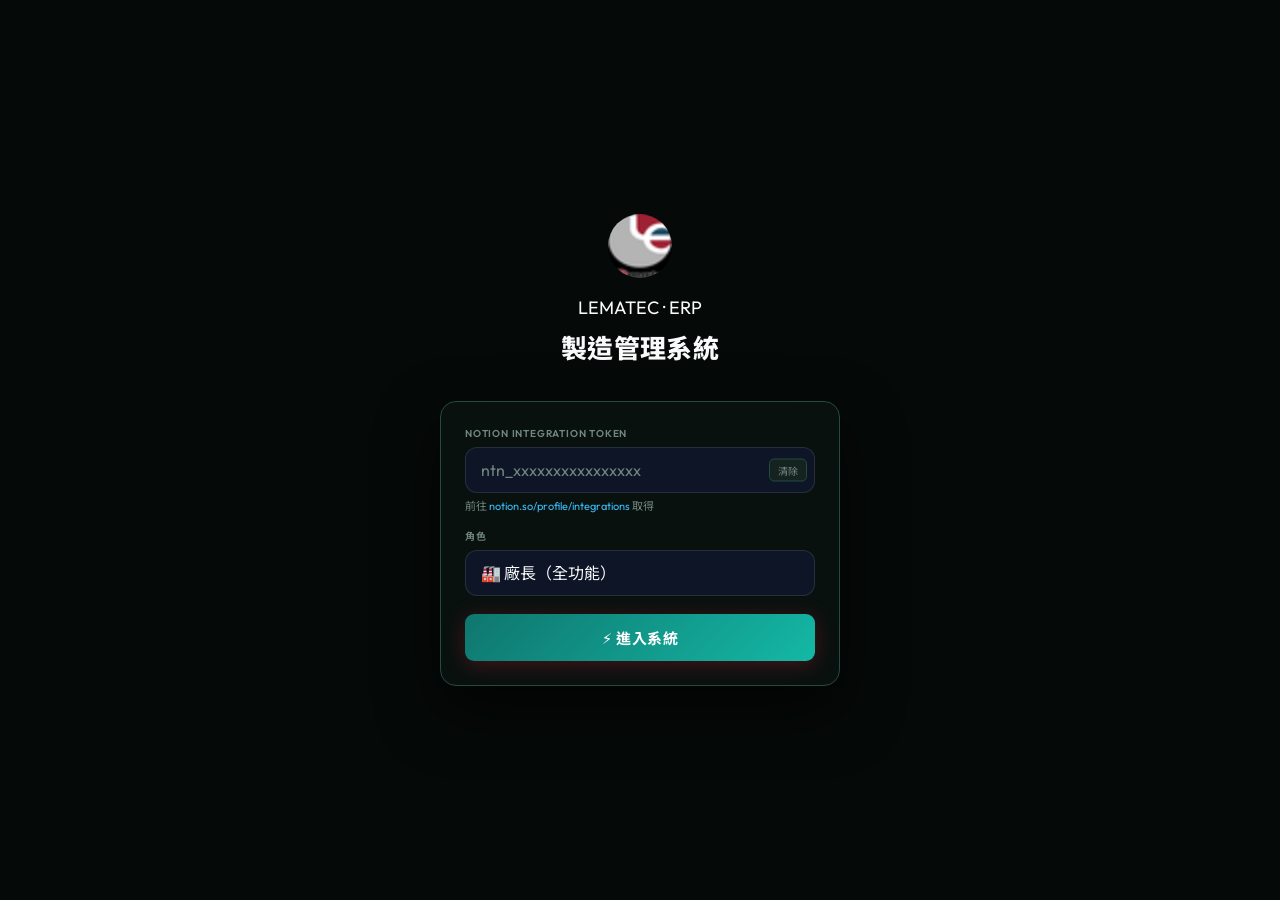
==== lematec-erp/index.html @ 942cc039 "Update index.html" ====
<!DOCTYPE html>
<html lang="zh-TW">
<head>
<meta charset="UTF-8">
<meta name="viewport" content="width=device-width, initial-scale=1.0, maximum-scale=1.0">
<title>LEMATEC ERP</title>
<link rel="icon" type="image/png" href="[data-uri]">
<script src="https://cdn.sheetjs.com/xlsx-0.20.3/package/dist/xlsx.full.min.js"></script>
<style>
@import url('https://fonts.googleapis.com/css2?family=DM+Mono:wght@400;500&family=Outfit:wght@400;500;600;700;800&family=Noto+Sans+TC:wght@300;400;500;700&display=swap');

/* ══════════════════════════════════════════════
   LEMATEC ERP 主題系統 — 5 種精選配色
   即時切換、localStorage 保存、無需重整
   ══════════════════════════════════════════════ */

/* 共用字型變數 */
:root{
  --bg:#05080f;--bg2:#0a0f1e;--bg3:#0f1628;--bg4:#151d35;--bg5:#1c2640;
  --border:#1a2438;--border2:#243352;--border3:#2d4068;
  --brand:#9c1b2c;--brand2:#c5243e;
  --blue:#3b82f6;--blue2:#60a5fa;--cyan:#06b6d4;--cyan2:#22d3ee;
  --green:#10b981;--green2:#34d399;--yellow:#f59e0b;--amber:#fbbf24;
  --red:#ef4444;--red2:#f87171;--purple:#8b5cf6;
  --text:#f0f4ff;--text2:#a0aec0;--text3:#55657a;
  --f-ui:'Outfit','Noto Sans TC',system-ui,sans-serif;
  --f-mono:'DM Mono',monospace;
  --shadow:0 4px 24px rgba(0,0,0,.5);
  --radius-card:14px;
}
/* ══════════════════════════════
   主題覆蓋（不影響 :root 預設值）
   選擇後即時覆蓋，不選則用科技風
   ══════════════════════════════ */

/* 🌿 自然風 */
html[data-theme="nature"]{
  --bg:#0f1a12;--bg2:#162118;--bg3:#1c2e20;--bg4:#243a28;--bg5:#2c4832;
  --border:#2a3d2e;--border2:#3a5540;--border3:#4a6e52;
  --brand:#2d6a4f;--brand2:#40916c;
  --blue:#52b788;--blue2:#74c69d;--cyan:#95d5b2;--cyan2:#b7e4c7;
  --green:#2d6a4f;--green2:#40916c;--yellow:#d4a017;--amber:#e9c46a;
  --red:#c44536;--red2:#e07a5f;--purple:#7b6d8d;
  --text:#d8f3dc;--text2:#95b8a0;--text3:#52796f;
  --shadow:0 4px 24px rgba(0,0,0,.4);--radius-card:16px;
}
/* ⬜ 極簡風（深灰）*/
html[data-theme="minimal"]{
  --bg:#111111;--bg2:#1a1a1a;--bg3:#222222;--bg4:#2a2a2a;--bg5:#333333;
  --border:#2c2c2c;--border2:#383838;--border3:#444444;
  --brand:#505050;--brand2:#707070;
  --blue:#6e9ef5;--blue2:#8fb3f8;--cyan:#5bc4d6;--cyan2:#7dd4e3;
  --green:#5fbd8a;--green2:#79cea0;--yellow:#d4a843;--amber:#e8c56e;
  --red:#d9534f;--red2:#e57573;--purple:#9b8ec4;
  --text:#ebebeb;--text2:#9a9a9a;--text3:#585858;
  --shadow:0 4px 20px rgba(0,0,0,.6);--radius-card:8px;
}


/* ━━━━━━━━━━━━━━━━━━━━━━━━━━━━━━━━━━━━━━━━━━━━
   🌌 科技深藍（預設）- 深邃宇宙藍，高對比
   ━━━━━━━━━━━━━━━━━━━━━━━━━━━━━━━━━━━━━━━━━━━━ */
:root, html

/* ━━━━━━━━━━━━━━━━━━━━━━━━━━━━━━━━━━━━━━━━━━━━
   🌙 深紫夜色 - 優雅暗紫，眼睛最舒適
   ━━━━━━━━━━━━━━━━━━━━━━━━━━━━━━━━━━━━━━━━━━━━ */
html

/* ━━━━━━━━━━━━━━━━━━━━━━━━━━━━━━━━━━━━━━━━━━━━
   🌿 森林綠意 - 沉穩深綠，自然舒適
   ━━━━━━━━━━━━━━━━━━━━━━━━━━━━━━━━━━━━━━━━━━━━ */
html

/* ━━━━━━━━━━━━━━━━━━━━━━━━━━━━━━━━━━━━━━━━━━━━
   🔥 琥珀暗金 - 溫暖金棕，高貴沉穩
   ━━━━━━━━━━━━━━━━━━━━━━━━━━━━━━━━━━━━━━━━━━━━ */
html

/* ━━━━━━━━━━━━━━━━━━━━━━━━━━━━━━━━━━━━━━━━━━━━
   ⬛ 碳黑極簡 - 純粹黑灰，最大對比
   ━━━━━━━━━━━━━━━━━━━━━━━━━━━━━━━━━━━━━━━━━━━━ */
html
html{font-size:1rem;}
*,*::before,*::after{box-sizing:border-box;}
body{margin:0;background:var(--bg);color:var(--text);font-family:var(--f-ui);font-size:1rem;line-height:1.5;min-height:100vh;}
::-webkit-scrollbar{width:8px;height:8px;}
::-webkit-scrollbar-track{background:transparent;}
::-webkit-scrollbar-thumb{background:linear-gradient(90deg,var(--cyan),var(--green2));border-radius:999px;border:2px solid transparent;background-clip:padding-box;}

/* ── Input ── */
.inp{width:100%;background:var(--bg4);border:1px solid var(--border2);border-radius:8px;padding:10px 14px;color:var(--text)!important;-webkit-text-fill-color:var(--text)!important;font-family:var(--f-ui);font-size:0.875rem;outline:none;transition:border-color .2s,box-shadow .2s;}
.inp:focus{border-color:var(--blue);box-shadow:0 0 0 3px rgba(59,130,246,.18);}
.inp::placeholder{color:var(--text3)!important;-webkit-text-fill-color:var(--text3)!important;}
select.inp{-webkit-appearance:none;appearance:none;cursor:pointer;height:auto;}
select.inp>option{background:var(--bg3);color:var(--text);}
textarea.inp{resize:vertical;min-height:80px;line-height:1.6;}

/* ── Buttons ── */
.btn{display:inline-flex;align-items:center;justify-content:center;gap:6px;padding:10px 20px;border-radius:8px;border:none;font-family:var(--f-ui);font-size:0.875rem;font-weight:600;cursor:pointer;transition:all .18s;touch-action:manipulation;-webkit-user-select:none;user-select:none;white-space:nowrap;letter-spacing:.2px;}
.btn:active{transform:scale(.97);}
.btn:disabled{opacity:.4;cursor:not-allowed;transform:none;}
.btn-primary{background:linear-gradient(135deg,var(--brand),var(--brand2));color:#fff;box-shadow:0 4px 16px rgba(156,27,44,.35);}
.btn-primary:hover{box-shadow:0 6px 24px rgba(156,27,44,.5);}
.btn-blue{background:var(--blue);color:#fff;box-shadow:0 4px 14px rgba(59,130,246,.3);}
.btn-blue:hover{background:#2563eb;box-shadow:0 6px 22px rgba(59,130,246,.45);}
.btn-blue:disabled{background:var(--text3);box-shadow:none;}
.btn-green{background:rgba(16,185,129,.15);color:var(--green2);border:1px solid rgba(16,185,129,.3);}
.btn-green:hover{background:rgba(16,185,129,.25);}
.btn-red{background:rgba(239,68,68,.12);color:var(--red2);border:1px solid rgba(239,68,68,.25);}
.btn-yellow{background:rgba(245,158,11,.12);color:var(--amber);border:1px solid rgba(245,158,11,.25);}
.btn-ghost{background:var(--bg4);color:var(--text2);border:1px solid var(--border2);}
.btn-ghost:hover{background:var(--bg5);color:var(--text);border-color:var(--border3);}
.btn-cyan{background:rgba(6,182,212,.12);color:var(--cyan2);border:1px solid rgba(6,182,212,.25);}
.btn-sm{padding:6px 14px;font-size:0.75rem;border-radius:7px;}
.btn-xs{padding:4px 10px;font-size:0.6875rem;border-radius:6px;}
.btn-full{width:100%;justify-content:center;}
/* ════════════════════════════════════════════
   設計配色系統 — 基於配色學原則
   原則：
   · 微帶色調的深色面（非純黑）減少視覺疲勞
   · WCAG AA 對比度：文字 ≥ 4.5:1
   · 高亮色飽和度略降，避免在暗底上震動
   · 表面明度隨層次遞增（elevation system）
   ════════════════════════════════════════════ */

/* 🌊 深海藍（冷靜專業，數據儀表板首選）*/
html[data-theme="ocean"]{
  --bg:#050e1a;--bg2:#091525;--bg3:#0e1f38;--bg4:#142a4d;--bg5:#1a3562;
  --border:#1a2e45;--border2:#254262;--border3:#305580;
  --brand:#0e4d8a;--brand2:#1a6fc4;
  --blue:#2196f3;--blue2:#64b5f6;--cyan:#00bcd4;--cyan2:#4dd0e1;
  --green:#00c853;--green2:#69f0ae;--yellow:#ffca28;--amber:#ffd54f;
  --red:#f44336;--red2:#ef9a9a;--purple:#7c4dff;
  --text:#e3f2fd;--text2:#90b8d4;--text3:#4a6e8a;
  --shadow:0 4px 28px rgba(0,0,0,.55);--radius-card:12px;
}

/* 🔥 暗夜紫（深沉優雅，電商/創意工具）*/
html[data-theme="violet"]{
  --bg:#0d0815;--bg2:#130d1f;--bg3:#1a1229;--bg4:#221834;--bg5:#2b1f42;
  --border:#2d1f45;--border2:#3d2b5f;--border3:#4e3878;
  --brand:#6a1b9a;--brand2:#9c27b0;
  --blue:#7c83fd;--blue2:#a5aaf8;--cyan:#c77dff;--cyan2:#da9fff;
  --green:#69f0ae;--green2:#b9f6ca;--yellow:#ffd740;--amber:#ffec80;
  --red:#ff5252;--red2:#ff8a80;--purple:#ea80fc;
  --text:#ede7f6;--text2:#b39ddb;--text3:#6e5b8a;
  --shadow:0 4px 28px rgba(0,0,0,.6);--radius-card:14px;
}

/* 🌅 暖焦糖（溫暖工業感，製造業ERP最適）*/
html[data-theme="amber"]{
  --bg:#120c04;--bg2:#1c1208;--bg3:#26190d;--bg4:#322113;--bg5:#3d2a19;
  --border:#3a2410;--border2:#4e3218;--border3:#624021;
  --brand:#b35a00;--brand2:#e07800;
  --blue:#4fc3f7;--blue2:#81d4fa;--cyan:#f9a825;--cyan2:#ffd54f;
  --green:#66bb6a;--green2:#a5d6a7;--yellow:#ffb300;--amber:#ffd54f;
  --red:#ef5350;--red2:#ef9a9a;--purple:#ab47bc;
  --text:#fff8f0;--text2:#c8a882;--text3:#7a5c38;
  --shadow:0 4px 24px rgba(0,0,0,.5);--radius-card:10px;
}

/* 🩶 鈦金灰（高端工業，精密感）*/
html[data-theme="titanium"]{
  --bg:#0c0d0f;--bg2:#131518;--bg3:#1a1d22;--bg4:#22262d;--bg5:#2b3038;
  --border:#252930;--border2:#313740;--border3:#3e4550;
  --brand:#37474f;--brand2:#546e7a;
  --blue:#82b1ff;--blue2:#a4c8ff;--cyan:#64ffda;--cyan2:#9efff0;
  --green:#69f0ae;--green2:#b9f6ca;--yellow:#ffe57f;--amber:#ffd740;
  --red:#ff6e6e;--red2:#ffab91;--purple:#b388ff;
  --text:#eceff1;--text2:#90a4ae;--text3:#546e7a;
  --shadow:0 4px 20px rgba(0,0,0,.65);--radius-card:6px;
}

/* 🌸 玫瑰金（精緻商務，高端感）*/
html[data-theme="rose"]{
  --bg:#130b0e;--bg2:#1c1013;--bg3:#25161a;--bg4:#2e1c21;--bg5:#382228;
  --border:#3a1e24;--border2:#4e2830;--border3:#62333c;
  --brand:#880e4f;--brand2:#c2185b;
  --blue:#f48fb1;--blue2:#f8bbd9;--cyan:#f06292;--cyan2:#f8bbd9;
  --green:#a5d6a7;--green2:#c8e6c9;--yellow:#ffe082;--amber:#ffd54f;
  --red:#ff1744;--red2:#ff80ab;--purple:#ce93d8;
  --text:#fce4ec;--text2:#d4a0aa;--text3:#8a5562;
  --shadow:0 4px 24px rgba(0,0,0,.55);--radius-card:16px;
}


/* ══════════════════════════════════════
   LOGIN PAGE
══════════════════════════════════════ */
.login-screen{
  position:fixed;inset:0;background:var(--bg);
  display:flex;align-items:center;justify-content:center;
  flex-direction:column;gap:16px;z-index:100;
  padding:16px;box-sizing:border-box;overflow-y:auto;
}
.login-screen>*{width:100%;max-width:400px;box-sizing:border-box;}
.login-screen img{
  width:64px!important;height:64px!important;max-width:64px!important;
  border-radius:50%;display:block;margin:0 auto;
}
.login-screen h1{font-size:1.5rem;text-align:center;}
.login-screen .brand{text-align:center;}
  width:72px;height:72px;object-fit:contain;border-radius:50%;
  box-shadow:0 4px 24px rgba(0,0,0,.4);
}
.brand{font-family:var(--f-mono);font-size:0.75rem;font-weight:400;letter-spacing:5px;color:var(--text3);}
.login-screen h1{font-family:var(--f-ui);font-size:1.625rem;font-weight:800;color:var(--text);letter-spacing:.3px;margin-top:-8px;text-align:center;}

/* Login card */
.card{
  background:var(--bg2);border:1px solid var(--border2);border-radius:16px;
  padding:24px;width:100%;max-width:400px;box-sizing:border-box;overflow:hidden;
  box-shadow:0 24px 60px rgba(0,0,0,.6);
}
.card .field{margin-bottom:14px;}
.card .field>label{display:block;font-size:0.625rem;color:var(--text3);text-transform:uppercase;letter-spacing:.8px;margin-bottom:6px;font-weight:600;}

/* Token input + 清除按鈕 */
.token-wrap{position:relative;width:100%;overflow:hidden;}
.token-wrap .inp{padding-right:54px;box-sizing:border-box;width:100%;}
.show-btn{
  position:absolute;right:8px;top:50%;transform:translateY(-50%);
  background:var(--bg4);border:1px solid var(--border2);border-radius:5px;
  color:var(--text3);cursor:pointer;font-size:0.625rem;padding:3px 8px;
  font-family:var(--f-ui);white-space:nowrap;
}
.show-btn:hover{color:var(--text);}

/* Hint text */
.hint{font-size:0.6875rem;color:var(--text3);margin-top:5px;line-height:1.5;}
.hint a{color:var(--blue);text-decoration:none;}

/* Login button */
.btn-login{
  width:100%;padding:13px;margin-top:4px;
  background:linear-gradient(135deg,var(--brand),var(--brand2));
  color:#fff;border:none;border-radius:9px;
  font-size:0.9375rem;font-weight:700;cursor:pointer;
  font-family:var(--f-ui);letter-spacing:.5px;
  box-shadow:0 4px 20px rgba(156,27,44,.4);transition:all .2s;
}
.btn-login:hover{box-shadow:0 6px 28px rgba(156,27,44,.6);transform:translateY(-1px);}
.btn-login:disabled{background:var(--text3);cursor:not-allowed;box-shadow:none;transform:none;}

/* Alert */
.alert{padding:10px 14px;border-radius:8px;font-size:0.75rem;margin-top:10px;display:none;}
.alert.show{display:block;}
.alert-err{background:rgba(239,68,68,.08);border:1px solid rgba(239,68,68,.2);color:var(--red2);}

/* ══════════════════════════════════════
   APP LAYOUT
══════════════════════════════════════ */
.app{display:none;flex-direction:column;height:100vh;overflow:hidden;}

/* Topbar */
.topbar{height:52px;flex-shrink:0;background:var(--bg);backdrop-filter:blur(20px);border-bottom:1px solid var(--border);display:flex;align-items:center;padding:0 16px;gap:10px;position:sticky;top:0;z-index:50;}
.topbar::after{content:'';position:absolute;bottom:-1px;left:0;right:0;height:1px;background:linear-gradient(90deg,transparent 5%,var(--blue) 35%,var(--cyan) 65%,transparent 95%);opacity:.4;}
.topbar-logo{width:28px;height:28px;border-radius:50%;overflow:hidden;background:var(--bg3);border:1px solid var(--border2);display:flex;align-items:center;justify-content:center;flex-shrink:0;}
.topbar-logo img{width:22px;height:22px;object-fit:contain;}
.topbar-brand{font-family:var(--f-mono);font-size:0.75rem;font-weight:400;letter-spacing:4px;color:var(--text);}
.topbar-sep{color:var(--border3);font-size:0.75rem;margin:0 2px;}
.topbar-sub{font-size:0.6875rem;color:var(--text3);letter-spacing:1px;}
.topbar-right{margin-left:auto;display:flex;align-items:center;gap:7px;}
.conn-dot{width:6px;height:6px;border-radius:50%;background:var(--green);box-shadow:0 0 8px rgba(16,185,129,.6);flex-shrink:0;}
.role-badge{padding:2px 9px;border-radius:20px;font-size:0.6875rem;font-weight:600;}
#syncStatus{font-size:0.625rem;color:var(--text3);font-family:var(--f-mono);}

/* Nav */
.role-nav{flex-shrink:0;background:rgba(5,8,15,.95);border-bottom:1px solid var(--border);display:flex;padding:0 8px 4px;overflow-x:scroll;-webkit-overflow-scrolling:touch;scrollbar-width:thin;scrollbar-color:var(--cyan) transparent;}
.role-nav::-webkit-scrollbar{height:8px;}
.role-nav::-webkit-scrollbar-thumb{background:linear-gradient(90deg,var(--cyan),var(--green2));border-radius:999px;}
.tab-btn{flex-shrink:0;padding:11px 15px;font-size:0.8125rem;font-weight:600;color:var(--text3);background:transparent;border:none;cursor:pointer;border-bottom:2px solid transparent;margin-bottom:-1px;white-space:nowrap;transition:color .2s,border-color .2s;font-family:var(--f-ui);}
.tab-btn:hover{color:var(--text2);}
.tab-btn.active{color:var(--cyan2);border-bottom-color:var(--cyan2);}

/* Content */
.content{flex:1;padding:14px 16px;overflow-y:auto;-webkit-overflow-scrolling:touch;}
#mainContent{flex:1;padding:14px 16px;overflow-y:auto;-webkit-overflow-scrolling:touch;}

/* ══════════════════════════════════════
   PANELS & TABLES
══════════════════════════════════════ */
.panel{background:var(--bg2);border:1px solid var(--border);border-radius:12px;overflow:hidden;margin-bottom:12px;position:relative;}
.panel::before{content:'';position:absolute;top:0;left:0;right:0;height:1px;background:linear-gradient(90deg,transparent,rgba(59,130,246,.2),rgba(6,182,212,.15),transparent);}
.panel-hdr{padding:12px 16px;border-bottom:1px solid var(--border);display:flex;align-items:center;justify-content:space-between;flex-wrap:wrap;gap:8px;background:rgba(10,15,30,.5);}
.panel-title{font-size:0.8125rem;font-weight:700;color:var(--text);display:flex;align-items:center;gap:7px;}
.badge{background:rgba(59,130,246,.15);color:var(--blue2);border-radius:12px;padding:2px 8px;font-size:0.625rem;font-weight:700;border:1px solid rgba(59,130,246,.18);}
.table-wrap{overflow-x:auto;-webkit-overflow-scrolling:touch;scrollbar-width:thin;scrollbar-color:var(--cyan) rgba(255,255,255,.05);padding-bottom:8px;}
.table-wrap::-webkit-scrollbar{height:10px;}
.table-wrap::-webkit-scrollbar-track{background:rgba(255,255,255,.05);border-radius:999px;}
.table-wrap::-webkit-scrollbar-thumb{background:linear-gradient(90deg,var(--cyan),var(--green2));border-radius:999px;border:2px solid rgba(5,8,15,.8);}
table{width:100%;border-collapse:collapse;min-width:480px;}
th{font-size:0.625rem;letter-spacing:.8px;text-transform:uppercase;color:var(--text3);font-weight:700;padding:10px 14px;text-align:left;background:rgba(5,8,15,.7);border-bottom:1px solid var(--border);cursor:pointer;user-select:none;white-space:nowrap;transition:color .15s;}
th:hover{color:var(--text2);}
th.th-asc,th.th-desc{color:var(--cyan2);}
td{padding:11px 14px;font-size:0.8125rem;border-bottom:1px solid var(--border);color:var(--text);vertical-align:middle;line-height:1.4;}
tr:last-child td{border-bottom:none;}
tr:hover td{background:rgba(59,130,246,.04);}
.pill{display:inline-flex;align-items:center;padding:3px 10px;border-radius:20px;font-size:0.6875rem;font-weight:700;white-space:nowrap;letter-spacing:.3px;}

/* ══════════════════════════════════════
   DASHBOARD
══════════════════════════════════════ */
.dash-kpi-grid{display:grid;grid-template-columns:repeat(4,1fr);gap:14px;margin-bottom:16px;align-items:stretch;}
.dash-kpi-grid-5{display:grid;grid-template-columns:repeat(5,1fr);gap:14px;margin-bottom:16px;align-items:stretch;}
.kpi-card{background:var(--bg2);border:1px solid var(--border);border-radius:14px;padding:20px 22px;cursor:pointer;position:relative;overflow:hidden;transition:transform .2s,border-color .2s,box-shadow .2s;min-height:140px;display:flex;flex-direction:column;justify-content:space-between;}
.kpi-card:hover{transform:translateY(-3px);}
.kpi-glow{position:absolute;width:130px;height:130px;border-radius:50%;top:-30px;right:-20px;opacity:.1;filter:blur(50px);pointer-events:none;}
.kpi-label{font-size:0.625rem;color:var(--text3);text-transform:uppercase;letter-spacing:1.5px;font-weight:700;margin-bottom:12px;}
.kpi-num{font-family:var(--f-mono);font-size:2.5rem;font-weight:500;line-height:1;margin-bottom:4px;letter-spacing:-2px;}
.kpi-sub{font-size:0.6875rem;color:var(--text3);margin-top:2px;}
.kpi-bar{height:3px;border-radius:2px;background:var(--border);margin-top:12px;overflow:hidden;}
.kpi-bar-fill{height:100%;border-radius:2px;}
.kpi-blue{border-color:rgba(59,130,246,.2);}.kpi-blue:hover{border-color:rgba(59,130,246,.4);box-shadow:0 8px 32px rgba(59,130,246,.1);}.kpi-blue .kpi-glow{background:var(--blue);}.kpi-blue .kpi-num{color:var(--blue2);}.kpi-blue .kpi-bar-fill{background:linear-gradient(90deg,var(--blue),var(--cyan2));}
.kpi-green{border-color:rgba(16,185,129,.2);}.kpi-green:hover{border-color:rgba(16,185,129,.4);box-shadow:0 8px 32px rgba(16,185,129,.1);}.kpi-green .kpi-glow{background:var(--green);}.kpi-green .kpi-num{color:var(--green2);}.kpi-green .kpi-bar-fill{background:linear-gradient(90deg,var(--green),var(--cyan2));}
.kpi-amber{border-color:rgba(245,158,11,.2);}.kpi-amber:hover{border-color:rgba(245,158,11,.4);}.kpi-amber .kpi-glow{background:var(--yellow);}.kpi-amber .kpi-num{color:var(--amber);}.kpi-amber .kpi-bar-fill{background:linear-gradient(90deg,var(--yellow),var(--amber));}
.kpi-red{border-color:rgba(239,68,68,.2);}.kpi-red:hover{border-color:rgba(239,68,68,.4);box-shadow:0 8px 32px rgba(239,68,68,.08);}.kpi-red .kpi-glow{background:var(--red);}.kpi-red .kpi-num{color:var(--red2);}.kpi-red .kpi-bar-fill{background:linear-gradient(90deg,var(--red),#ff7171);}
.kpi-cyan{border-color:rgba(6,182,212,.2);}.kpi-cyan:hover{border-color:rgba(6,182,212,.4);box-shadow:0 8px 32px rgba(6,182,212,.08);}.kpi-cyan .kpi-glow{background:var(--cyan);}.kpi-cyan .kpi-num{color:var(--cyan2);}.kpi-cyan .kpi-bar-fill{background:linear-gradient(90deg,var(--cyan),var(--blue2));}

/* Stats (Dashboard fallback) */
.stats{display:grid;grid-template-columns:repeat(4,1fr);gap:10px;margin-bottom:12px;}
.stat{background:var(--bg2);border:1px solid var(--border);border-radius:12px;padding:14px 16px;cursor:pointer;transition:transform .15s,border-color .2s;}
.stat:hover{transform:translateY(-2px);}
.stat-n{font-family:var(--f-mono);font-size:1.875rem;font-weight:700;line-height:1;margin-bottom:3px;}
.stat-l{font-size:0.6875rem;color:var(--text3);}

/* ══════════════════════════════════════
   INFO BOXES
══════════════════════════════════════ */
.info-box{padding:10px 14px;border-radius:9px;font-size:0.8125rem;margin-bottom:12px;line-height:1.6;}
.info-ok{background:rgba(16,185,129,.07);border:1px solid rgba(16,185,129,.2);color:var(--green2);}
.info-warn{background:rgba(245,158,11,.07);border:1px solid rgba(245,158,11,.2);color:var(--amber);}
.info-tip{background:rgba(6,182,212,.06);border:1px solid rgba(6,182,212,.2);color:var(--cyan2);font-size:0.75rem;}
.help-box{background:rgba(6,182,212,.06);border:1px solid rgba(6,182,212,.18);border-radius:9px;padding:10px 14px;font-size:0.75rem;color:var(--cyan2);margin-bottom:12px;line-height:1.7;}

/* ══════════════════════════════════════
   MODAL
══════════════════════════════════════ */
.modal-bg{display:none;position:fixed;inset:0;background:rgba(0,0,0,.75);align-items:flex-end;justify-content:center;z-index:200;backdrop-filter:blur(6px);}
.modal-bg.open{display:flex;}
@media(min-width:600px){.modal-bg{align-items:center;}.modal{border-radius:16px!important;width:560px!important;max-height:88vh!important;}}

/* ── 手機版優化 ── */
@media(max-width:599px){
  /* ── Nav tabs 水平滑動 ── */
  .tabs{overflow-x:auto;-webkit-overflow-scrolling:touch;flex-wrap:nowrap;padding-bottom:8px;scrollbar-width:thin;scrollbar-color:var(--cyan) rgba(255,255,255,.06);}
  .tabs::-webkit-scrollbar{height:8px;}
  .tab{white-space:nowrap;padding:10px 18px;font-size:0.9375rem;font-weight:500;flex-shrink:0;letter-spacing:.01em;}

  /* ── KPI 卡片 2欄 ── */
  .dash-kpi-grid{grid-template-columns:repeat(2,1fr)!important;gap:10px!important;}
  .dash-kpi-grid-5{grid-template-columns:repeat(2,1fr)!important;gap:10px!important;}
  .kpi-card{padding:14px 12px!important;border-radius:12px!important;}
  .kpi-num{font-size:1.875rem!important;}
  .kpi-label{font-size:0.6875rem!important;}
  .kpi-sub{font-size:0.6875rem!important;}

  /* ── 表格水平滑動 ── */
  .tbl-wrap{overflow-x:auto;-webkit-overflow-scrolling:touch;scrollbar-width:thin;scrollbar-color:var(--cyan) rgba(255,255,255,.06);padding-bottom:8px;}
  .tbl-wrap::-webkit-scrollbar{height:10px;}
  .tbl-wrap::-webkit-scrollbar-track{background:rgba(255,255,255,.06);border-radius:999px;}
  .tbl-wrap::-webkit-scrollbar-thumb{background:linear-gradient(90deg,var(--cyan),var(--green2));border-radius:999px;border:2px solid rgba(5,8,15,.85);}
  table{min-width:500px;}
  .hide-m{display:none!important;}

  /* ── C端訂單表格 ── */
  .corder-table-wrap{overflow-x:auto;-webkit-overflow-scrolling:touch;scrollbar-width:thin;scrollbar-color:var(--cyan) rgba(255,255,255,.06);padding-bottom:8px;}
  .corder-table-wrap::-webkit-scrollbar{height:10px;}
  .corder-table-wrap::-webkit-scrollbar-track{background:rgba(255,255,255,.06);border-radius:999px;}
  .corder-table-wrap::-webkit-scrollbar-thumb{background:linear-gradient(90deg,var(--cyan),var(--green2));border-radius:999px;border:2px solid rgba(5,8,15,.85);}
  .corder-table{min-width:600px;}

  /* ── 按鈕手機版加大，方便點擊 ── */
  .btn{min-height:40px;padding:8px 16px!important;font-size:0.8125rem!important;border-radius:10px!important;}
  .btn-sm{min-height:36px!important;padding:8px 14px!important;font-size:0.8125rem!important;border-radius:8px!important;}
  .btn-xs{min-height:32px!important;padding:6px 10px!important;font-size:0.6875rem!important;}

  /* ── 狀態篩選按鈕 ── */
  button[onclick*="_corsState"]{min-height:36px!important;padding:6px 12px!important;font-size:0.75rem!important;}

  /* ── Panel 標題與按鈕 ── */
  .panel-hdr{flex-wrap:wrap;gap:8px;padding:10px 12px!important;}
  .panel-hdr .btn-sm{flex:1;min-width:80px;text-align:center;justify-content:center;}

  /* ── 頂部 nav bar ── */
  .top-bar{padding:6px 10px!important;}
  .top-bar .brand{font-size:0.8125rem!important;}

  /* ── Modal 手機版底部滑出 ── */
  .modal{width:100%!important;max-height:92vh!important;border-radius:16px 16px 0 0!important;position:fixed!important;bottom:0!important;top:auto!important;overflow-y:auto;}
  .modal-bg{align-items:flex-end!important;}
  .modal h3{font-size:1rem!important;}

  /* ── 操作按鈕欄位（縱向排列）── */
  .act-col{display:flex;flex-direction:column;gap:4px;}
  .act-col .btn-sm{padding:6px 10px!important;font-size:0.6875rem!important;}

  /* ── 表格 td 行高 ── */
  td{padding:10px 8px!important;font-size:0.75rem!important;line-height:1.5;}
  th{padding:10px 8px!important;font-size:0.6875rem!important;}

  /* ── 搜尋框 ── */
  .inp{font-size:1rem!important;padding:10px 12px!important;} /* iOS 不縮放 */
  input[type="number"]{font-size:1rem!important;}

  /* ── 表單 row 改直排 ── */
  .form-row{flex-direction:column!important;gap:10px!important;}
  .form-actions{gap:8px!important;}
  .form-actions .btn{flex:1;}

  /* ── 批量操作 bar ── */
  div[style*="批量"]{flex-wrap:wrap!important;gap:8px!important;}

  /* ── Checkbox 加大 ── */
  input[type="checkbox"]{width:20px!important;height:20px!important;}

  /* ── 操作按鈕組（完成/取消/編輯/刪除）── */
  td:last-child{min-width:80px;}
  td:last-child .btn-sm{padding:6px 8px!important;font-size:0.6875rem!important;}
}

/* C端訂單 手機卡片模式 */
@media(max-width:599px){
  .corder-row-mobile{display:block;background:var(--bg2);border:1px solid var(--border);border-radius:10px;padding:12px;margin-bottom:8px;position:relative;}
  .corder-row-mobile .corder-no{font-family:monospace;font-size:0.6875rem;color:var(--text3);}
  .corder-row-mobile .corder-sku{font-size:0.875rem;font-weight:600;color:var(--text);margin:4px 0;}
  .corder-row-mobile .corder-meta{font-size:0.6875rem;color:var(--text2);}
  .corder-row-mobile .corder-actions{display:flex;gap:6px;margin-top:8px;flex-wrap:wrap;}
  .corder-row-mobile .corder-cb{position:absolute;top:12px;right:12px;}
  .corder-row-mobile .corder-status{display:inline-block;padding:2px 8px;border-radius:20px;font-size:0.6875rem;font-weight:600;}
}
.corder-toolbar{display:flex;gap:10px;flex-wrap:wrap;align-items:center;padding:14px 16px;background:linear-gradient(180deg,rgba(59,130,246,.06),transparent);border-bottom:1px solid var(--border);}
.corder-toolbar .inp{font-size:0.9375rem;min-height:42px;}
.corder-stats{display:grid;grid-template-columns:repeat(4,1fr);gap:10px;margin-bottom:12px;}
.corder-stat{background:var(--bg2);border:1px solid var(--border);border-radius:12px;padding:14px 16px;}
.corder-stat strong{display:block;font-size:1.75rem;line-height:1;font-family:var(--f-mono);margin-bottom:4px;}
.corder-stat span{font-size:0.8125rem;color:var(--text2);font-weight:600;}
.corder-table th{font-size:0.75rem;padding:12px 14px;}
.corder-table td{font-size:0.9375rem;padding:14px;}
.corder-sku-main{font-weight:700;color:var(--text);font-size:0.9375rem;}
.corder-sku-sub{font-family:var(--f-mono);font-size:0.75rem;color:var(--text3);margin-top:2px;}
.corder-actions{display:flex;gap:6px;flex-wrap:wrap;}
.corder-actions .btn-sm{font-size:0.8125rem;min-height:34px;}
.corder-warn{color:var(--amber);font-size:0.75rem;margin-top:3px;}
@media(max-width:599px){
  .corder-stats{grid-template-columns:repeat(2,1fr);}
  .corder-stat{padding:12px;}
  .corder-stat strong{font-size:1.5rem;}
  .corder-row-mobile{border-radius:14px;padding:14px 16px;}
  .corder-row-mobile .corder-no{font-size:0.8125rem;color:var(--cyan2);font-weight:700;}
  .corder-row-mobile .corder-sku{font-size:1rem;line-height:1.35;margin:7px 0;}
  .corder-row-mobile .corder-meta{font-size:0.8125rem;line-height:1.5;}
  .corder-row-mobile .corder-status{font-size:0.8125rem;padding:4px 10px;}
}
.modal{background:var(--bg2);border:1px solid var(--border2);border-radius:16px 16px 0 0;padding:22px;width:100%;max-height:92vh;overflow-y:auto;box-shadow:0 -20px 60px rgba(0,0,0,.6);}
.modal h3{font-size:0.9375rem;font-weight:700;margin-bottom:16px;display:flex;align-items:center;gap:8px;color:var(--text);}

/* Modal overlay (new) */
.modal-overlay{display:none;position:fixed;inset:0;background:rgba(0,0,0,.75);align-items:flex-end;justify-content:center;z-index:200;backdrop-filter:blur(6px);}
.modal-overlay.open{display:flex;}
@media(min-width:600px){.modal-overlay{align-items:center;}.modal-box{border-radius:16px!important;width:580px!important;max-height:88vh!important;}}
.modal-box{background:var(--bg2);border:1px solid var(--border2);border-radius:16px 16px 0 0;padding:22px;width:100%;max-height:93vh;overflow-y:auto;box-shadow:0 -20px 60px rgba(0,0,0,.7);}
.modal-title{font-size:1rem;font-weight:700;margin-bottom:16px;display:flex;align-items:center;gap:8px;color:var(--text);}
.form-row{display:grid;grid-template-columns:1fr 1fr;gap:10px;}
.form-actions{display:flex;gap:8px;margin-top:14px;justify-content:flex-end;flex-wrap:wrap;}
.field-label{font-size:0.625rem;color:var(--text3);text-transform:uppercase;letter-spacing:.8px;display:block;margin-bottom:4px;font-weight:600;}

/* ══════════════════════════════════════
   ANNOUNCEMENT
══════════════════════════════════════ */
.ann-item{background:var(--bg3);border:1px solid var(--border);border-radius:12px;padding:15px 16px 15px 20px;margin-bottom:9px;position:relative;overflow:hidden;transition:border-color .2s;}
.ann-item:hover{border-color:var(--border2);}
.ann-item::before{content:'';position:absolute;left:0;top:0;bottom:0;width:4px;background:linear-gradient(to bottom,var(--blue),var(--cyan));border-radius:4px 0 0 4px;}
.ann-pinned::before{background:linear-gradient(to bottom,var(--yellow),var(--amber));}

/* ══════════════════════════════════════
   ITEM ROWS (Order items)
══════════════════════════════════════ */
.item-row{background:var(--bg4);border:1px solid var(--border);border-radius:9px;padding:9px 11px;margin-bottom:5px;display:flex;align-items:flex-start;gap:8px;}
.item-row:last-child{margin-bottom:0;}
.item-check{width:16px;height:16px;accent-color:var(--blue);flex-shrink:0;margin-top:4px;cursor:pointer;}
.item-body{flex:1;min-width:0;}
.item-model-wrap{display:flex;align-items:center;gap:6px;margin-bottom:3px;}
.item-model{flex:1;background:var(--bg5)!important;border:1px solid var(--border2);border-radius:6px;padding:6px 9px;color:var(--text)!important;-webkit-text-fill-color:var(--text)!important;font-size:0.8125rem;font-family:var(--f-mono);outline:none;min-width:0;}
.item-model:focus{border-color:var(--blue);}
.item-model::placeholder{color:var(--text3)!important;-webkit-text-fill-color:var(--text3)!important;}
.item-qty{width:68px;flex-shrink:0;background:var(--bg5)!important;border:1px solid var(--border2);border-radius:6px;padding:6px 8px;color:var(--text)!important;-webkit-text-fill-color:var(--text)!important;font-size:0.8125rem;font-family:var(--f-mono);text-align:center;outline:none;}
.item-qty:focus{border-color:var(--blue);}
.item-del{flex-shrink:0;width:28px;height:28px;border-radius:6px;cursor:pointer;background:rgba(239,68,68,.1);border:1px solid rgba(239,68,68,.2);color:var(--red2);display:flex;align-items:center;justify-content:center;font-size:0.875rem;font-weight:700;padding:0;}
.item-hint{font-size:0.625rem;color:var(--text3);min-height:14px;margin-top:2px;}

/* ══════════════════════════════════════
   PROGRESS / STOCK BAR / SN / etc.
══════════════════════════════════════ */
.prog-wrap{background:var(--bg3);border:1px solid var(--border);border-radius:9px;padding:12px;margin-top:10px;}
.prog-text{font-size:0.75rem;color:var(--text2);margin-bottom:7px;}
.prog-track{background:var(--bg5);border-radius:4px;height:5px;overflow:hidden;}
.prog-fill{height:100%;background:linear-gradient(90deg,var(--blue),var(--cyan));border-radius:4px;transition:width .3s;}
.sbar{width:44px;height:4px;background:var(--bg5);border-radius:2px;display:inline-block;vertical-align:middle;margin-right:5px;overflow:hidden;}
.sbar-fill{height:100%;border-radius:2px;}
.bar{width:44px;height:4px;background:var(--bg5);border-radius:2px;display:inline-block;vertical-align:middle;margin-right:5px;overflow:hidden;}
.bar-fill{height:100%;border-radius:2px;}
.sn{display:inline-flex;align-items:center;justify-content:center;width:19px;height:19px;border-radius:50%;background:linear-gradient(135deg,var(--blue),var(--cyan));color:#fff;font-size:0.5625rem;font-weight:700;flex-shrink:0;vertical-align:middle;margin-right:4px;}
.loading-row{display:flex;align-items:center;justify-content:center;padding:28px;color:var(--text3);gap:8px;font-size:0.8125rem;}
.pi-item{background:var(--bg3);border:1px solid var(--border);border-radius:8px;padding:9px 12px;margin-bottom:5px;cursor:pointer;display:flex;align-items:center;gap:10px;transition:border-color .15s;}
.pi-item:hover,.pi-item.selected{border-color:var(--blue);}

/* ══════════════════════════════════════
   QC TABS
══════════════════════════════════════ */
.qc-tabs{display:flex;border-bottom:1px solid var(--border);margin-bottom:14px;}
.qc-tab{padding:9px 16px;font-size:0.8125rem;font-weight:600;border:none;background:transparent;cursor:pointer;border-bottom:2px solid transparent;margin-bottom:-1px;color:var(--text3);transition:color .15s;flex-shrink:0;}
.qc-tab.active{color:var(--cyan2);border-bottom-color:var(--cyan2);}

/* ══════════════════════════════════════
   TOAST
══════════════════════════════════════ */
#toastZone{position:fixed;top:62px;right:14px;z-index:9999;display:flex;flex-direction:column;gap:6px;pointer-events:none;}
.toast{min-width:230px;max-width:370px;padding:11px 15px;border-radius:10px;font-size:0.8125rem;font-weight:500;line-height:1.4;box-shadow:0 6px 24px rgba(0,0,0,.5);opacity:0;transform:translateX(16px);transition:opacity .25s,transform .25s;pointer-events:none;}
.toast.in{opacity:1;transform:translateX(0);}

/* ══════════════════════════════════════
   ANIMATIONS & SPIN
══════════════════════════════════════ */
@keyframes spin{to{transform:rotate(360deg);}}
.spin{display:inline-block;width:13px;height:13px;border:2px solid rgba(255,255,255,.15);border-top-color:currentColor;border-radius:50%;animation:spin .7s linear infinite;vertical-align:middle;}
@keyframes fadeUp{from{opacity:0;transform:translateY(8px);}to{opacity:1;transform:none;}}
.kpi-card{animation:fadeUp .3s ease both;}
.panel{animation:fadeUp .25s ease both;}

/* ══════════════════════════════════════
   RESPONSIVE
══════════════════════════════════════ */
@media(max-width:600px){
  html{font-size:0.875rem;}
  .content,#mainContent{padding:9px;}
  .dash-kpi-grid{grid-template-columns:1fr 1fr!important;gap:9px!important;}
  .stats{grid-template-columns:1fr 1fr;}
  .kpi-num{font-size:2rem!important;}
  .stat-n{font-size:1.5rem;}
  td,th{padding:9px 10px!important;font-size:0.75rem!important;}
  .form-row{grid-template-columns:1fr!important;}
  .hide-m{display:none!important;}
  .modal-box,.modal{padding:18px;}
  .topbar{padding:0 10px;}
  .tab-btn{padding:10px 12px;font-size:0.75rem;}
  .kpi-card{padding:15px 16px;}
  .card{max-width:100%;}
}
@media(max-width:380px){
  .kpi-num{font-size:1.75rem!important;}
}
.sel-row { background: rgba(77,142,245,.06) !important; }
.sel-row:hover { background: rgba(77,142,245,.10) !important; }

/* ── 2026 UI redesign: command-center ERP ── */
:root{
  --nav-bg:rgba(6,12,16,.9);
  --surface-glass:rgba(10,18,22,.84);
  --surface-glass-2:rgba(16,29,34,.88);
  --line-soft:rgba(170,194,180,.18);
  --accent-a:#2dd4bf;
  --accent-b:#a3e635;
  --accent-c:#fbbf24;
}
html:not([data-theme]){
  --bg:#050908;--bg2:#09110f;--bg3:#0e1917;--bg4:#14231f;--bg5:#1b302a;
  --border:#18312a;--border2:#254a40;--border3:#3b6c5d;
  --brand:#0f766e;--brand2:#14b8a6;
  --blue:#38bdf8;--blue2:#7dd3fc;--cyan:#14b8a6;--cyan2:#5eead4;
  --green:#84cc16;--green2:#bef264;--yellow:#f59e0b;--amber:#fbbf24;
  --red:#f43f5e;--red2:#fb7185;--purple:#a78bfa;
  --text:#f8fafc;--text2:#bfd0c8;--text3:#72877f;
}
body{
  background:
    linear-gradient(135deg,rgba(45,212,191,.08),transparent 28%),
    radial-gradient(circle at 16% -10%, rgba(45,212,191,.16), transparent 34rem),
    radial-gradient(circle at 100% 4%, rgba(163,230,53,.13), transparent 28rem),
    radial-gradient(circle at 58% 0%, rgba(251,191,36,.07), transparent 20rem),
    var(--bg);
  font-size:18px;
}
.topbar{height:70px;padding:0 24px;background:rgba(5,9,8,.9);border-bottom-color:rgba(170,194,180,.15);}
.topbar::after{height:2px;opacity:.75;background:linear-gradient(90deg,transparent,var(--accent-a),var(--accent-b),transparent);}
.topbar-brand{font-size:17px;letter-spacing:5px;font-weight:600;}
.topbar-sub,.topbar span[style*="ERP"]{font-size:12px!important;}
.role-nav{
  padding:10px 16px 12px;
  gap:8px;
  background:var(--nav-bg);
  border-bottom:1px solid rgba(148,163,184,.14);
}
.tab-btn{
  display:inline-flex;align-items:center;gap:9px;
  padding:11px 16px;
  min-height:44px;
  font-size:15px;
  color:#9fb4aa;
  background:rgba(13,25,22,.72);
  border:1px solid rgba(170,194,180,.14);
  border-radius:14px;
  margin:0;
  box-shadow:inset 0 1px 0 rgba(255,255,255,.04);
}
.tab-btn:hover{color:var(--text);background:rgba(27,48,42,.86);border-color:rgba(45,212,191,.28);}
.tab-btn.active{
  color:#f7fee7;
  border-color:rgba(163,230,53,.42);
  background:linear-gradient(135deg,rgba(20,184,166,.24),rgba(163,230,53,.12));
  box-shadow:0 10px 28px rgba(20,184,166,.16), inset 0 1px 0 rgba(255,255,255,.08);
}
.tab-ico{font-size:18px;line-height:1;}
.tab-text{font-weight:750;letter-spacing:.2px;}
.content,#mainContent{padding:22px 24px;}
.panel{
  border-radius:18px;
  background:linear-gradient(180deg,var(--surface-glass),rgba(8,13,25,.84));
  border-color:var(--line-soft);
  box-shadow:0 20px 60px rgba(0,0,0,.34), inset 0 1px 0 rgba(255,255,255,.035);
}
.panel-hdr,.panel-head{
  padding:17px 20px;
  background:linear-gradient(180deg,rgba(30,41,59,.58),rgba(15,23,42,.22));
}
.panel-title{font-size:17px;font-weight:800;letter-spacing:.15px;}
.badge{font-size:12px;padding:4px 11px;background:rgba(45,212,191,.14);color:#5eead4;border-color:rgba(45,212,191,.28);}
.inp{font-size:16px;padding:12px 15px;border-radius:12px;background:rgba(15,23,42,.86);border-color:rgba(148,163,184,.18);}
.btn{min-height:44px;font-size:15px;border-radius:12px;padding:11px 19px;font-weight:750;}
.btn-sm{min-height:39px;font-size:14px;padding:9px 15px;}
.btn-xs{min-height:32px;font-size:12px;padding:6px 11px;}
th{font-size:13px;padding:15px 17px;color:#9fb4aa;background:rgba(3,9,8,.82);}
td{font-size:16px;padding:16px 17px;}
.pill{font-size:13px;padding:5px 12px;}
.dash-kpi-grid{grid-template-columns:repeat(4,minmax(0,1fr));gap:18px;margin-bottom:18px;}
.dash-kpi-grid-5{grid-template-columns:repeat(6,minmax(0,1fr));gap:14px;margin-bottom:18px;}
.kpi-card{
  border-radius:20px;
  min-height:170px;
  padding:24px;
  background:linear-gradient(145deg,rgba(12,25,22,.96),rgba(6,12,10,.98));
  border-color:rgba(170,194,180,.15);
}
.kpi-card:hover{transform:translateY(-4px) scale(1.01);}
.kpi-label{font-size:13px;color:#9fb4aa;letter-spacing:1.2px;}
.kpi-num{font-size:52px;letter-spacing:-1px;}
.kpi-sub{font-size:14px;color:#a9beb5;line-height:1.42;}
.kpi-bar{height:5px;background:rgba(148,163,184,.13);}
.info-box,.info-ok,.info-warn,.help-box{font-size:15px;border-radius:14px;padding:14px 17px;}
.notion-bar{
  display:flex;align-items:center;gap:8px;flex-wrap:wrap;
  margin-bottom:14px;padding:10px 13px;
  background:linear-gradient(90deg,rgba(45,212,191,.08),rgba(163,230,53,.035));
  border:1px solid rgba(94,234,212,.18);
  border-radius:14px;
}
.notion-bar-label{font-size:13px;color:#8aa29a;font-weight:700;letter-spacing:.02em;}
.notion-link{
  display:inline-flex;align-items:center;gap:7px;
  padding:7px 12px;border-radius:10px;
  font-size:15px;font-weight:750;
  color:#d8fff5;text-decoration:none;
  background:rgba(15,23,42,.55);
  border:1px solid rgba(94,234,212,.2);
}
.notion-link:hover{color:#ffffff;background:rgba(20,184,166,.18);border-color:rgba(94,234,212,.38);}
.module-tabs{
  display:grid;grid-template-columns:repeat(3,minmax(0,1fr));
  gap:8px;padding:6px;margin-bottom:18px;
  background:rgba(3,9,8,.55);
  border:1px solid rgba(170,194,180,.12);
  border-radius:16px;
}
.module-tab{
  min-height:46px;border-radius:12px;border:1px solid transparent;
  background:transparent;color:#8aa29a;cursor:pointer;
  font-size:16px;font-weight:750;
  transition:background .18s,border-color .18s,color .18s,box-shadow .18s;
}
.module-tab:hover{color:var(--text);background:rgba(255,255,255,.04);}
.module-tab.active{
  color:#ecfeff;
  background:linear-gradient(135deg,rgba(45,212,191,.2),rgba(56,189,248,.1));
  border-color:rgba(94,234,212,.32);
  box-shadow:0 10px 24px rgba(20,184,166,.12);
}
.filter-bar{display:flex;gap:9px;flex-wrap:wrap;align-items:center;margin-bottom:16px;}
.filter-label{font-size:15px;color:#a9beb5;font-weight:700;}
.filter-chip{
  min-height:36px;padding:7px 15px;border-radius:999px;
  border:1px solid rgba(170,194,180,.16);
  background:rgba(15,23,42,.48);
  color:#bfd0c8;cursor:pointer;
  font-size:15px;font-weight:750;
}
.filter-chip:hover{color:var(--text);border-color:rgba(94,234,212,.28);}
.filter-chip.active{background:rgba(45,212,191,.16);border-color:rgba(94,234,212,.45);color:#67e8f9;}
.qc-tabs{
  gap:8px;padding:6px;margin-bottom:18px;
  background:rgba(3,9,8,.55);
  border:1px solid rgba(170,194,180,.12);
  border-radius:16px;
  overflow-x:auto;
}
.qc-tab{
  min-height:46px;padding:10px 17px;border-radius:12px;
  font-size:15px;font-weight:800;
}
.qc-tab.active{background:rgba(45,212,191,.15);border-bottom-color:transparent;border-color:rgba(94,234,212,.35);color:#ecfeff;}
.dash-hero{
  display:grid;
  grid-template-columns:minmax(280px,1.15fr) minmax(320px,.85fr);
  gap:18px;
  margin-bottom:20px;
}
.dash-hero-main{
  position:relative;overflow:hidden;border-radius:24px;
  padding:26px 28px;
  border:1px solid rgba(45,212,191,.22);
  background:linear-gradient(135deg,rgba(9,17,15,.98),rgba(14,25,23,.82) 52%,rgba(63,98,18,.26));
  box-shadow:0 24px 70px rgba(0,0,0,.32), inset 0 1px 0 rgba(255,255,255,.06);
}
.dash-hero-main::after{
  content:'';position:absolute;right:-80px;top:-90px;width:260px;height:260px;border-radius:50%;
  background:radial-gradient(circle,rgba(163,230,53,.22),transparent 62%);
  pointer-events:none;
}
.dash-hero-kicker{font-size:13px;color:#bef264;font-weight:800;letter-spacing:2px;text-transform:uppercase;margin-bottom:8px;}
.dash-hero-title{font-size:32px;line-height:1.15;font-weight:850;color:#f8fbff;letter-spacing:.2px;margin-bottom:10px;}
.dash-hero-sub{font-size:16px;color:#b8c8c0;max-width:680px;}
.dash-hero-actions{display:flex;gap:10px;flex-wrap:wrap;margin-top:20px;}
.dash-hero-side{
  border-radius:24px;padding:18px;
  border:1px solid rgba(170,194,180,.15);
  background:rgba(10,18,16,.78);
}
.dash-status-grid{display:grid;grid-template-columns:repeat(2,1fr);gap:10px;}
.dash-status-card{
  padding:16px;border-radius:16px;background:rgba(14,25,23,.82);
  border:1px solid rgba(170,194,180,.13);
}
.dash-status-card strong{display:block;font-family:var(--f-mono);font-size:28px;line-height:1;color:var(--text);margin-bottom:5px;}
.dash-status-card span{font-size:13px;color:#a9beb5;font-weight:700;}
@media(max-width:600px){
  body{font-size:17px;}
  .topbar{height:58px;padding:0 10px;}
  .topbar-brand{font-size:15px;letter-spacing:3px;}
  #syncStatus,.role-badge{display:none!important;}
  .topbar-right{gap:5px;max-width:66vw;overflow-x:auto;scrollbar-width:thin;scrollbar-color:var(--cyan) rgba(255,255,255,.06);padding-bottom:4px;}
  .topbar-right::-webkit-scrollbar{height:7px;}
  .topbar-right::-webkit-scrollbar-thumb{background:linear-gradient(90deg,var(--cyan),var(--green2));border-radius:999px;}
  .content,#mainContent{padding:12px 10px 18px;}
  .role-nav{padding:9px 10px 11px;gap:8px;display:grid;grid-auto-flow:column;grid-auto-columns:minmax(112px,max-content);overflow-x:auto;scroll-snap-type:x proximity;scrollbar-width:thin;scrollbar-color:var(--cyan) rgba(255,255,255,.06);}
  .role-nav::-webkit-scrollbar{height:9px;}
  .role-nav::-webkit-scrollbar-track{background:rgba(255,255,255,.06);border-radius:999px;}
  .role-nav::-webkit-scrollbar-thumb{background:linear-gradient(90deg,var(--cyan),var(--green2));border-radius:999px;border:2px solid rgba(5,8,15,.85);}
  .tab-btn{scroll-snap-align:start;padding:11px 13px;font-size:14px;min-height:48px;justify-content:center;}
  .tab-ico{font-size:18px;}
  .tab-text{font-size:14px;}
  .panel-hdr{padding:12px 14px;}
  .table-wrap,.tbl-wrap,.corder-table-wrap{margin-left:-6px;margin-right:-6px;padding-left:6px;padding-right:6px;overflow-x:auto;-webkit-overflow-scrolling:touch;scrollbar-width:thin;scrollbar-color:var(--cyan) rgba(255,255,255,.06);padding-bottom:10px;}
  .role-nav::after,.topbar-right::after,.table-wrap::after,.tbl-wrap::after,.corder-table-wrap::after{
    content:'';position:sticky;left:18px;bottom:1px;display:block;width:min(132px,42vw);height:4px;
    border-radius:999px;background:linear-gradient(90deg,rgba(34,211,238,.12),rgba(34,211,238,.82),rgba(52,211,153,.78),rgba(34,211,238,.12));
    box-shadow:0 0 14px rgba(34,211,238,.28);pointer-events:none;margin-top:6px;z-index:2;
  }
  body::after{
    content:'';position:fixed;right:5px;top:118px;bottom:90px;width:3px;border-radius:999px;
    background:linear-gradient(180deg,rgba(34,211,238,.18),rgba(34,211,238,.72),rgba(52,211,153,.5),rgba(34,211,238,.12));
    opacity:.42;pointer-events:none;z-index:90;
  }
  table{min-width:720px;}
  th,td{font-size:14px!important;line-height:1.45;}
  .dash-hero{grid-template-columns:1fr;}
  .dash-hero-main{padding:20px 18px;border-radius:20px;}
  .dash-hero-title{font-size:28px;}
  .dash-hero-sub{font-size:15px;}
  .dash-status-grid{grid-template-columns:1fr 1fr;}
  .dash-kpi-grid,.dash-kpi-grid-5{grid-template-columns:repeat(2,minmax(0,1fr))!important;}
  .kpi-card{min-height:150px;padding:18px!important;border-radius:18px;}
  .kpi-num{font-size:42px!important;}
  .kpi-label{font-size:12px!important;}
  .kpi-sub{font-size:13px!important;}
  .btn,.inp{font-size:16px!important;}
  .modal,.modal-box{font-size:16px;}
}

/* ════════════════════════════════════════════
   淺色主題（白底）— 深色文字
   原則：低飽和背景色 + 高對比文字 + 鮮明強調色
   ════════════════════════════════════════════ */

/* ☀️ 純淨白（現代 SaaS 風）*/
html[data-theme="light"]{
  --bg:#f8fafc;--bg2:#ffffff;--bg3:#f1f5f9;--bg4:#e8edf5;--bg5:#dde4ef;
  --border:#e2e8f0;--border2:#cbd5e1;--border3:#94a3b8;
  --brand:#dc2626;--brand2:#b91c1c;
  --blue:#2563eb;--blue2:#1d4ed8;--cyan:#0891b2;--cyan2:#0e7490;
  --green:#16a34a;--green2:#15803d;--yellow:#d97706;--amber:#b45309;
  --red:#dc2626;--red2:#b91c1c;--purple:#7c3aed;
  --text:#0f172a;--text2:#475569;--text3:#94a3b8;
  --shadow:0 2px 12px rgba(0,0,0,.08);--radius-card:12px;
}

/* 🌤 暖米白（舒適辦公風，長時間使用）*/
html[data-theme="warm"]{
  --bg:#faf8f5;--bg2:#ffffff;--bg3:#f5f0e8;--bg4:#ede8de;--bg5:#e4ddd1;
  --border:#e4ddd1;--border2:#d4cab8;--border3:#b8a99a;
  --brand:#92400e;--brand2:#b45309;
  --blue:#1d6fb8;--blue2:#1558a0;--cyan:#0e7490;--cyan2:#155e75;
  --green:#166534;--green2:#14532d;--yellow:#92400e;--amber:#78350f;
  --red:#991b1b;--red2:#7f1d1d;--purple:#6d28d9;
  --text:#1c1917;--text2:#57534e;--text3:#a8a29e;
  --shadow:0 2px 12px rgba(0,0,0,.07);--radius-card:10px;
}
</style>
</head>
<body>

<div class="login-screen" id="loginScreen">
  <img src="[data-uri]" alt="LEMATEC">
  <div class="brand">LEMATEC · ERP</div>
  <h1>製造管理系統</h1>
  <div class="card">
    <div class="field"><label>Notion Integration Token</label>
      <div class="token-wrap"><input class="inp" type="text" id="tokenInput" placeholder="ntn_xxxxxxxxxxxxxxxx" autocomplete="off" spellcheck="false"><button class="show-btn" onclick="document.getElementById('tokenInput').value=''">清除</button></div>
      <div class="hint">前往 <a href="https://notion.so/profile/integrations" target="_blank">notion.so/profile/integrations</a> 取得</div>
    </div>
    <div class="field"><label>角色</label>
      <select class="inp" id="roleSelect">
        <option value="manager">🏭 廠長（全功能）</option>
        <option value="sales">📋 業務</option>
        <option value="warehouse">📦 倉管</option>
        <option value="qc">✅ 品管</option>
        <option value="purchase">🛒 採購</option>
      </select>
    </div>
    <button class="btn-login" id="loginBtn" onclick="login()">⚡ 進入系統</button>
    <div class="alert alert-err" id="loginAlert"></div>
  </div>
</div>

<div class="app" id="app">
  <div class="topbar">
    <div class="topbar-brand">LEMATEC</div>
    <span style="color:var(--text3);font-size:10px">ERP</span>
    <div class="topbar-right">
      <span id="syncStatus" style="font-size:10px;color:var(--text3)"></span>
      <span class="role-badge" id="roleBadge"></span>
      <span class="conn-dot"></span>
      <span id="onlineCount" style="display:none;align-items:center;gap:4px;font-size:11px;color:var(--text3);background:var(--bg4);border:1px solid var(--border2);border-radius:12px;padding:2px 8px">
        <span style="width:6px;height:6px;border-radius:50%;background:var(--green);display:inline-block;box-shadow:0 0 6px rgba(16,185,129,.6)"></span>
        <span id="onlineNum">1</span> 人在線
      </span>
      <button id="themeBtn" onclick="toggleThemePanel()" title="介面風格" style="width:34px;height:34px;border-radius:9px;border:1px solid var(--border2);background:var(--bg4);cursor:pointer;font-size:15px;display:inline-flex;align-items:center;justify-content:center">🎨</button>
      <button class="btn btn-ghost btn-sm" onclick="refreshAll(true)">🔄</button>
      <button class="btn btn-ghost btn-sm" onclick="openModal('help')">❓</button>
      <button class="btn btn-ghost btn-sm" onclick="logout()">登出</button>
    </div>
  </div>
  <div class="role-nav" id="roleNav"></div>
  <div class="content" id="mainContent"></div>
</div>

<div class="modal-bg" id="modalBg" onclick="if(event.target===this)closeModal()">
  <div class="modal"><div id="modalInner"></div></div>
</div>

<script>
function openStatusModal(id, cur){
  const statuses=['待排程','生產中','待檢驗','待品檢','待出貨','已完成','取消'];
  document.getElementById('modalInner').innerHTML=`<h3>📋 更新訂單狀態</h3>
  <div style="display:flex;flex-direction:column;gap:8px;margin-bottom:16px">
    ${statuses.map(s=>`<button class="btn ${s===cur?'btn-blue':'btn-ghost'}"
      onclick="doUpdateStatus('${id}','${s}')"
      style="justify-content:flex-start;font-size:13px">${pill(s)}&nbsp;&nbsp;${s}</button>`).join('')}
  </div>
  <div class="form-actions"><button class="btn btn-ghost" onclick="closeModal()">取消</button></div>`;
  openModal();
}

async function doUpdateStatus(id, s){
  closeModal();
  const o = orders.find(x=>x.id===id);
  const oldStatus = o?.status||'';
  if(o){ o.status=s; renderTab(CURRENT_TAB); }
  showToast('更新狀態中...','warn');
  try{
    await updatePage(id,{'狀態':{select:{name:s}}});
    logUserAction('訂單狀態更新',o?.no||id,`${oldStatus||'—'} → ${s}`,ROLE);
    showToast('✅ 狀態→「'+s+'」','ok');
    setTimeout(()=>refreshAll().catch(()=>{}), 1000);
  }catch(e){ showToast('❌ '+e.message,'err'); }
}

function openShipOrderModal(id){
  const o=orders.find(x=>x.id===id);
  if(!o){showToast('找不到訂單','err');return;}
  const canShip=ROLE==='manager'||ROLE==='sales'||ROLE==='warehouse';
  if(!canShip){showToast('此角色無法填寫出貨日','warn');return;}
  document.getElementById('modalInner').innerHTML=`<h3>🚚 填寫實際出貨日</h3>
    <div style="background:var(--bg3);border:1px solid var(--border);border-radius:10px;padding:12px;margin-bottom:14px">
      <div style="font-family:var(--f-mono);color:var(--cyan2);font-weight:700">${o.no||'—'}</div>
      <div style="font-weight:700;margin-top:5px">${orderProductName(o)} × ${o.qty||0}</div>
      <div style="font-size:.78rem;color:var(--text3);margin-top:4px">客戶：${o.customer||o.cust||'—'} / 交期：${o.deadline||'—'}</div>
    </div>
    <div style="margin-bottom:10px">
      <label class="field-label">實際出貨日</label>
      <input class="inp" type="date" id="shipActualDate" value="${o.shipDate||todayStr()}">
    </div>
    <div style="margin-bottom:14px">
      <label class="field-label">備註（選填）</label>
      <input class="inp" id="shipNote" placeholder="例如：業務確認、船務已安排">
    </div>
    <div class="form-actions">
      <button class="btn btn-ghost" onclick="closeModal()">取消</button>
      <button class="btn btn-green" onclick="submitShipOrder('${id}')">✅ 出貨完成</button>
    </div>`;
  openModal();
}
async function submitShipOrder(id){
  const o=orders.find(x=>x.id===id);
  const d=document.getElementById('shipActualDate')?.value||todayStr();
  const note=(document.getElementById('shipNote')?.value||'').trim();
  if(!d){showToast('請選擇實際出貨日','warn');return;}
  closeModal();showToast('更新出貨資料中...','warn');
  try{
    const props={'實際出貨日':{date:{start:d}},'狀態':{select:{name:'已完成'}}};
    if(note||o?.note)props['業務備註']={rich_text:[{text:{content:[o?.note||'',note?('出貨備註：'+note):''].filter(Boolean).join(' / ')}}]};
    await updatePage(id,props);
    if(o){o.shipDate=d;o.status='已完成';if(note)o.note=[o.note,note].filter(Boolean).join(' / ');}
    logUserAction('訂單出貨完成',o?.no||id,'實際出貨日 '+d+(note?' / '+note:''),ROLE);
    renderTab(CURRENT_TAB);
    showToast('✅ 已完成出貨，日期：'+d,'ok');
    setTimeout(()=>refreshAll().catch(()=>{}),900);
  }catch(e){showToast('❌ '+e.message,'err');}
}


function openEditStock(id, name, cur){
  document.getElementById('modalInner').innerHTML=`<h3>✏️ 修改庫存 — ${name}</h3>
  <div style="font-size:0.8125rem;color:var(--text2);margin-bottom:10px">目前：<b style="color:var(--text);font-size:1.25rem">${cur}</b> 個</div>
  <div style="margin-bottom:10px">
    <label style="font-size:0.625rem;color:var(--text2);display:block;margin-bottom:4px">修改後數量</label>
    <input class="inp" type="number" id="newStock" value="${cur}" min="0">
  </div>
  <div style="margin-bottom:12px">
    <label style="font-size:0.625rem;color:var(--red);display:block;margin-bottom:4px">✳ 修改原因（必填）</label>
    <input class="inp" id="editStockReason" placeholder="請填寫修改原因，不可空白或只有特殊符號" style="border-color:rgba(239,68,68,.3)">
    <div style="font-size:0.625rem;color:var(--text3);margin-top:4px">⚠ 修改後自動寫入庫存修改記錄</div>
  </div>
  <div class="form-actions">
    <button class="btn btn-ghost" onclick="closeModal()">取消</button>
    <button class="btn btn-blue" onclick="doEditStock('${id}','${name}',${cur})">💾 確認修改</button>
  </div>`;
  openModal();
}

async function doEditStock(id, name, oldStock){
  const newVal = parseInt(document.getElementById('newStock')?.value);
  const reason = (document.getElementById('editStockReason')?.value||'').trim();
  if(isNaN(newVal)||newVal<0){showToast('請輸入有效數字','warn');return;}
  if(!reason || !/[一-龥a-zA-Z0-9]/.test(reason)){
    showToast('⚠ 請填寫修改原因（需包含中文或英數字）','warn');
    document.getElementById('editStockReason')?.focus();
    return;
  }
  closeModal(); showToast('更新庫存中...','warn');
  try{
    await updatePage(id,{'目前庫存':{number:newVal}});
    await _writeStockEditLog({
      matId:id, matName:name, matCode:'',
      changeType:'庫存數量修改',
      before:String(oldStock), after:String(newVal),
      delta:newVal-oldStock, reason, operator:ROLE,
    });
    const mat = mats.find(m=>m.id===id);
    if(mat){mat.qty=newVal; mat.stock=newVal;}
    await refreshAll();
    showToast(`✅ ${name} 庫存 ${oldStock} → ${newVal}（原因已記錄）`,'ok');
  }catch(e){showToast('❌ 失敗：'+e.message,'err');}
}


// ═══════════════════════════════════════════════
// DB IDs — 客戶資料架構說明
// ═══════════════════════════════════════════════
// 客戶資料唯一來源：DB.custMaster（國外業務客戶總檔）
//   - 欄位：Name(title), 客戶編號(text), 國家(select)
//   - 客戶編號格式：YY+出貨狀態(01未出貨/02已出貨)+國碼+流水號
//   - 每次登入必須重新讀取（因為出貨後編號會改變）
//
// DB.customers（ERP工廠客戶主檔）已不作為客戶清單主要來源
//   - 僅保留工廠手動建立的台灣廠商（D0108等）
//   - 已清除之前錯誤寫入的 2xxx 客戶
// ═══════════════════════════════════════════════
const DB={
  materials:  '43d801b4-a787-4101-bd12-d8b8199385c7',
  bom:        '6b67dc8d-bafb-49e8-9c39-bf66046a99fe',
  orders:     '50b7ce68-437e-431f-9a4f-a0d0d65a7b25',
  pickMaster: '55552dd1-eb31-4d68-8127-63cc062a93f8',
  pickDetail: '267f16cf-e88a-41ed-8049-d39d618a1275',
  inbound:    'cff100a4-ddcd-4bda-b8d7-57d44c4b3ce4',
  custMaster: '19fff6f4-24bb-80fe-b265-c62fa39c814c',
  custMasterDS:'19fff6f4-24bb-81b5-85d4-000bdabccfbb',
  // 國內客戶總檔
  custDomestic: '987033cc-2ce6-48d3-9557-ed936dd42904',
  custDomesticDS:'5da3060f-b56c-44b6-97b9-b0c02fca198c',
  domesticTrade: '276ff6f4-24bb-807c-bac2-e8c68c788a7e',
  domesticTradeDS:'276ff6f4-24bb-81ee-a22a-000b0cac76ec',
  // 公告管理 — database_id 用於讀取，data_source_id 用於寫入
  announce:   'e2950944-dbe2-43f6-afd5-ca0ff2980f86',
  announceDS: '28661b6b-fd1a-44fd-bc49-480874a73f24',
  // 請假管理
  leave:   '897e8784-4c2d-452c-a045-c568e175e6d5',
  leaveDS: '9fabe403-8a8a-4efe-bc30-1a814c80ddee',
  leaveStats:   '55e54d96-4c08-48a5-b3b7-7ede813abe15',
  leaveStatsDS: 'eb4426de-abe8-4a63-a4ee-e0fbcc521bd8',
  // 品管檢驗單
  qcInspection: '48f1a7b9-1e89-4f9c-a4db-6df8e5ee7e5f',
  // 品管檢驗單
  qcInspect:   '48f1a7b9-1e89-4f9c-a4db-6df8e5ee7e5f',
  qcInspectDS: 'd771ab41-1cc3-4baa-b306-273550d58685',
  // 庫存異動記錄
  stockLog:   '0aa78528-a5bb-4a0d-8005-c0c1e0aaf8a3',
  stockLogDS: '3bda3fab-943f-4a38-bf96-dc0384d228e9',
  // 庫存修改原因記錄（新）
  stockEditLog:   '808d789e-e9d3-4e6d-88d2-d58daa9aba4f',
  stockEditLogDS: 'b17a7b63-2725-4258-ba55-71dbb4c24f7e',
  // 🛒 蝦皮訂單資料庫
  shopeeOrders:   '11b6df09-ee1a-4c56-b235-166bcd250f3a',
  shopeeOrdersDS: 'ad09dadf-b908-4e98-bf47-eafe50608af1',
  // 生產排程
  schedule:   'c66f324d-59c6-4276-bdc5-b0ec915c9c20',
  scheduleDS: '54526a45-a011-442e-ba8a-cfab8f28f0b0',
  // 品管不合格記錄（月份分頁）
  qcFail:   'e9b62d3b-2569-4609-9a54-78506b871ac0',
  qcFailDS: 'ebc05161-5a93-4212-804a-b2fd9d13a540',
  corders:    '64d6326e-c82a-4f5f-bccc-b34833f823c3',
  cordersDS:  '9caf7f72-e11d-40c6-8d77-5dd735008b36',
  // 115年蝦皮（C端訂單同步目標）
  shopee115:    '276ff6f4-24bb-8024-8a2a-d39aff6800db',
  shopee115DS:  '276ff6f4-24bb-8194-bc1e-000bc6ccd4e1',
  // 跨裝置線上人數心跳
  online: 'c0cc5500-b599-422a-97c9-af0ae6faad11',
};
const ROLES={
  // 廠長：全功能
  manager:  {label:'廠長',  color:'#42d4f5', tabs:['dashboard','ops','announce','orders','corders','picking','inventory','inbound','qc','customers','leave','stocklog','schedule','health']},
  // 業務：訂單 + 客戶管理（不負責領料）
  sales:    {label:'業務',  color:'#4d8ef5', tabs:['dashboard','ops','announce','orders','corders','customers','leave']},
  // 倉管：庫存 + 入料 + 領料執行（發料）
  warehouse:{label:'倉管',  color:'#2ec48a', tabs:['dashboard','ops','inventory','picking','inbound','announce','leave','schedule']},
  // 品管：品管頁操作 + 入料瀏覽
  qc:       {label:'品管',  color:'#f5b942', tabs:['dashboard','ops','qc','inbound','announce','leave']},
  // 採購：唯讀瀏覽庫存和入料（暫無主動操作需求）
  purchase: {label:'採購',  color:'#a78bfa', tabs:['dashboard','ops','inventory','inbound','announce','leave']},
};
const TAB_LABELS={dashboard:'📊 總覽',ops:'🖥️ 看板',health:'🩺 健康檢查',announce:'📢 公告',orders:'📋 訂單',corders:'🛒 C端訂單',customers:'🏢 客戶',picking:'🗂️ 領料',inventory:'📦 庫存',inbound:'📥 入料',qc:'✅ 品管',leave:'🗓️ 請假',stocklog:'📊 異動記錄',schedule:'📅 排程'};
const PILL={
  '出貨中':['rgba(77,142,245,.12)','#4d8ef5'],
  '品檢異常':['rgba(239,68,68,.12)','#ef4444'],
  '待排程':['rgba(245,185,66,.12)','#f5b942'],'生產中':['rgba(77,142,245,.12)','#4d8ef5'],
  '待檢驗':['rgba(139,92,246,.15)','#a78bfa'],
  '待出貨':['rgba(155,127,245,.12)','#9b7ff5'],'已完成':['rgba(46,196,138,.12)','#2ec48a'],
  '取消':['rgba(245,101,101,.12)','#f56565'],'已確認扣料':['rgba(46,196,138,.12)','#2ec48a'],
  '待領料':['rgba(245,185,66,.12)','#f5b942'],'已領料':['rgba(46,196,138,.12)','#2ec48a'],
  '待品檢':['rgba(245,185,66,.12)','#f5b942'],'品檢通過':['rgba(46,196,138,.12)','#2ec48a'],
  '品檢不合格':['rgba(245,101,101,.12)','#f56565'],'已入庫':['rgba(46,196,138,.12)','#2ec48a'],
  '待入庫':['#1f2640','#313d5a'],'退回供應商':['rgba(245,101,101,.12)','#f56565'],
  '零件':['#1f2640','#6b7a9e'],'半成品':['rgba(155,127,245,.12)','#9b7ff5'],'成品':['rgba(46,196,138,.12)','#2ec48a'],
  '蝦皮用':['rgba(249,115,22,.14)','#fb923c'],'蝦皮用(S-)':['rgba(249,115,22,.14)','#fb923c'],
};

let TOKEN='',ROLE='',CURRENT_TAB='dashboard';
let mats=[],boms=[],orders=[],customers=[],picks=[],inbounds=[];
let QC_SUB='pending',QC_FILTER='all',QC_DATE='0';
let announces=[],leaves=[];
const ANN_COUNT_KEY='lm_ann_count';
const SORT={};
const PROXY='https://green-wave-c22f.vic-e93.workers.dev';

const SHOPEE_BOM_FALLBACK={
  'S-FLT-B-C4':[
    {code:'FLT-B',qty:1},
    {code:'Y-SPA-14-1',qty:1},
    {code:'Y-IS502-1',qty:1},
    {code:'Y-IS502-2A',qty:1},
  ],
};

const SHOPEE_BOM_EXCEL=[
  {
    "parent": "S-FLT-C1",
    "children": [
      {
        "code": "FLT",
        "qty": 1
      },
      {
        "code": "Y-SPA-14-1",
        "qty": 1
      }
    ]
  },
  {
    "parent": "S-FLT-C4",
    "children": [
      {
        "code": "FLT",
        "qty": 1
      },
      {
        "code": "Y-SPA-14-1",
        "qty": 1
      },
      {
        "code": "Y-IS502-1",
        "qty": 1
      },
      {
        "code": "Y-IS502-2A",
        "qty": 1
      }
    ]
  },
  {
    "parent": "S-FLT-B-C1",
    "children": [
      {
        "code": "FLT-B",
        "qty": 1
      },
      {
        "code": "Y-SPA-14-1",
        "qty": 1
      }
    ]
  },
  {
    "parent": "S-FLT-B-C4",
    "children": [
      {
        "code": "FLT-B",
        "qty": 1
      },
      {
        "code": "Y-SPA-14-1",
        "qty": 1
      },
      {
        "code": "Y-IS502-1",
        "qty": 1
      },
      {
        "code": "Y-IS502-2A",
        "qty": 1
      }
    ]
  },
  {
    "parent": "S-SKC-A-8AS",
    "children": [
      {
        "code": "SKC-A-8AS",
        "qty": 1
      },
      {
        "code": "Y-AB-25B",
        "qty": 1
      }
    ]
  },
  {
    "parent": "S-SKC-A-8AS-P3",
    "children": [
      {
        "code": "SKC-A-8AS",
        "qty": 1
      },
      {
        "code": "Y-SKC04-3+LE-18",
        "qty": 2
      },
      {
        "code": "Y-SKC-20+21",
        "qty": 1
      },
      {
        "code": "Y-SKC-22",
        "qty": 1
      },
      {
        "code": "Y-AB-25B",
        "qty": 1
      }
    ]
  },
  {
    "parent": "S-SKC-A-11AS",
    "children": [
      {
        "code": "SKC-A-8AS",
        "qty": 1
      },
      {
        "code": "Y-AB-25B",
        "qty": 1
      }
    ]
  },
  {
    "parent": "S-SKC-A-11AS-P3",
    "children": [
      {
        "code": "SKC-A-8AS",
        "qty": 1
      },
      {
        "code": "Y-SKC04-3+LE-18",
        "qty": 1
      },
      {
        "code": "Y-SKC-04-5+DTB-09B-1",
        "qty": 1
      },
      {
        "code": "Y-SKC-20+21",
        "qty": 1
      },
      {
        "code": "Y-SKC-22",
        "qty": 1
      },
      {
        "code": "Y-AB-25B",
        "qty": 1
      }
    ]
  },
  {
    "parent": "S-VBG",
    "children": [
      {
        "code": "Z-VBG",
        "qty": 1
      },
      {
        "code": "Y-AB-25B",
        "qty": 1
      }
    ]
  },
  {
    "parent": "S-SDG-02C",
    "children": [
      {
        "code": "Z-SDG-02C",
        "qty": 1
      },
      {
        "code": "Y-IS502-1",
        "qty": 1
      }
    ]
  },
  {
    "parent": "S-SDG-03BD",
    "children": [
      {
        "code": "SDG-03BD",
        "qty": 1
      },
      {
        "code": "Y-IS502-1",
        "qty": 1
      }
    ]
  },
  {
    "parent": "S-SDG-03CD",
    "children": [
      {
        "code": "SDG-03CD",
        "qty": 1
      },
      {
        "code": "Y-IS502-1",
        "qty": 1
      }
    ]
  },
  {
    "parent": "S-F-GAB-03D-B",
    "children": [
      {
        "code": "F-GAB-03D-B",
        "qty": 1
      }
    ]
  },
  {
    "parent": "S-F-GAB-03D-B-1",
    "children": [
      {
        "code": "F-GAB-03D-B",
        "qty": 1
      },
      {
        "code": "Y-AB-19",
        "qty": 1
      }
    ]
  },
  {
    "parent": "S-DTC-06D-5",
    "children": [
      {
        "code": "DTC-06D-5",
        "qty": 1
      }
    ]
  },
  {
    "parent": "S-GAB-06D",
    "children": [
      {
        "code": "GAB-06D",
        "qty": 1
      }
    ]
  },
  {
    "parent": "S-DTC-06D-7",
    "children": [
      {
        "code": "DTC-06D-7",
        "qty": 1
      }
    ]
  },
  {
    "parent": "S-DD-02DH",
    "children": [
      {
        "code": "DD-02DH",
        "qty": 1
      },
      {
        "code": "Y-IS502-1",
        "qty": 1
      }
    ]
  },
  {
    "parent": "S-DD-02DG",
    "children": [
      {
        "code": "DD-02DG",
        "qty": 1
      },
      {
        "code": "Y-IS502-1",
        "qty": 1
      }
    ]
  },
  {
    "parent": "S-DTCG-12DF",
    "children": [
      {
        "code": "DTCG-12DF",
        "qty": 1
      },
      {
        "code": "Y-AB-25B",
        "qty": 1
      }
    ]
  },
  {
    "parent": "S-DTCG-12DF-3",
    "children": [
      {
        "code": "DTCG-12DF-3",
        "qty": 1
      },
      {
        "code": "Y-AB-25B",
        "qty": 1
      }
    ]
  },
  {
    "parent": "S-DTCG-12DF-CD",
    "children": [
      {
        "code": "DTCG-12DF",
        "qty": 1
      },
      {
        "code": "FDTC",
        "qty": 1
      },
      {
        "code": "Y-AB-25B",
        "qty": 1
      }
    ]
  },
  {
    "parent": "S-DTCG-12DG",
    "children": [
      {
        "code": "DTCG-12DG",
        "qty": 1
      },
      {
        "code": "Y-AB-25B",
        "qty": 1
      }
    ]
  },
  {
    "parent": "S-DTCG-12DG-3",
    "children": [
      {
        "code": "DTCG-12DG-3",
        "qty": 1
      },
      {
        "code": "Y-AB-25B",
        "qty": 1
      }
    ]
  },
  {
    "parent": "S-DTCG-12DG-CD",
    "children": [
      {
        "code": "DTCG-12DG",
        "qty": 1
      },
      {
        "code": "FDTC",
        "qty": 1
      },
      {
        "code": "Y-AB-25B",
        "qty": 1
      }
    ]
  },
  {
    "parent": "S-DTCG-05D-2",
    "children": [
      {
        "code": "DTCG-05D-2",
        "qty": 1
      },
      {
        "code": "Y-AB-25B",
        "qty": 1
      }
    ]
  },
  {
    "parent": "S-DTCG-05-2",
    "children": [
      {
        "code": "DTCG-05-2",
        "qty": 1
      },
      {
        "code": "Y-AB-25B",
        "qty": 1
      }
    ]
  },
  {
    "parent": "S-DTCG-04-6D-2",
    "children": [
      {
        "code": "DTCG-04-6D",
        "qty": 1
      },
      {
        "code": "DTC-02-2",
        "qty": 1
      },
      {
        "code": "Y-AB-25B",
        "qty": 1
      }
    ]
  },
  {
    "parent": "S-DTCG-04-5DG",
    "children": [
      {
        "code": "DTCG-04-5DG",
        "qty": 1
      },
      {
        "code": "Y-AB-25B",
        "qty": 1
      }
    ]
  },
  {
    "parent": "S-DTCG-04-7",
    "children": [
      {
        "code": "DTCG-04-7",
        "qty": 1
      },
      {
        "code": "Y-AB-25B",
        "qty": 1
      }
    ]
  },
  {
    "parent": "S-ORG-05A",
    "children": [
      {
        "code": "F-BRGK-2(LE)",
        "qty": 1
      },
      {
        "code": "AR-05",
        "qty": 1
      }
    ]
  },
  {
    "parent": "S-ORG-05A-G",
    "children": []
  },
  {
    "parent": "S-ORG-03A",
    "children": []
  },
  {
    "parent": "S-ORG-04A",
    "children": []
  },
  {
    "parent": "S-ORG-07A",
    "children": []
  },
  {
    "parent": "S-ORG-05D-B",
    "children": [
      {
        "code": "F-BRGK-2(LE)",
        "qty": 1
      },
      {
        "code": "F-GAB-03D-B",
        "qty": 1
      }
    ]
  },
  {
    "parent": "S-ORG-05D-B-G",
    "children": [
      {
        "code": "F-BRGK-3(LE)",
        "qty": 1
      },
      {
        "code": "F-GAB-03D-B",
        "qty": 1
      }
    ]
  },
  {
    "parent": "S-ORG-03D-B",
    "children": [
      {
        "code": "F-SRG",
        "qty": 1
      },
      {
        "code": "F-GAB-03D-B",
        "qty": 1
      },
      {
        "code": "Y-SP-20-1",
        "qty": 1
      },
      {
        "code": "Y-OSP-20A",
        "qty": 1
      },
      {
        "code": "Y-OSP-21",
        "qty": 1
      }
    ]
  },
  {
    "parent": "S-ORG-04D-B",
    "children": [
      {
        "code": "F-SRG-2-1",
        "qty": 1
      }
    ]
  },
  {
    "parent": "S-D3WQC",
    "children": [
      {
        "code": "D3WQC",
        "qty": 1
      }
    ]
  },
  {
    "parent": "S-LE-G200",
    "children": [
      {
        "code": "LE-G200",
        "qty": 1
      },
      {
        "code": "Y-AB-25B",
        "qty": 1
      }
    ]
  },
  {
    "parent": "S-LE-G210",
    "children": [
      {
        "code": "LE-G210",
        "qty": 1
      },
      {
        "code": "Y-AB-25B",
        "qty": 1
      }
    ]
  },
  {
    "parent": "S-LE-K200",
    "children": [
      {
        "code": "LE-K200",
        "qty": 1
      },
      {
        "code": "Y-AB-25B",
        "qty": 1
      }
    ]
  },
  {
    "parent": "S-LE-R2150",
    "children": [
      {
        "code": "LE-R2150",
        "qty": 1
      },
      {
        "code": "Y-AB-25B",
        "qty": 1
      }
    ]
  },
  {
    "parent": "S-LE-R2550",
    "children": [
      {
        "code": "LE-R2550",
        "qty": 1
      },
      {
        "code": "Y-AB-25B",
        "qty": 1
      }
    ]
  },
  {
    "parent": "S-LE-AN324K",
    "children": [
      {
        "code": "LE-AN324K",
        "qty": 1
      },
      {
        "code": "Y-AB-25B",
        "qty": 1
      }
    ]
  },
  {
    "parent": "S-LE-TH4260",
    "children": [
      {
        "code": "LE-TH4260",
        "qty": 1
      },
      {
        "code": "Y-AB-25B",
        "qty": 1
      }
    ]
  },
  {
    "parent": "S-LE-IWT-R102",
    "children": [
      {
        "code": "LE-IWT-R102",
        "qty": 1
      }
    ]
  },
  {
    "parent": "S-LE-G1045R",
    "children": [
      {
        "code": "LE-G1045R",
        "qty": 1
      },
      {
        "code": "Y-AB-25B",
        "qty": 1
      }
    ]
  },
  {
    "parent": "S-LE-G2043R",
    "children": [
      {
        "code": "LE-G2043R",
        "qty": 1
      },
      {
        "code": "Y-AB-25B",
        "qty": 1
      }
    ]
  },
  {
    "parent": "S-LE-G2044R",
    "children": [
      {
        "code": "LE-G2044R",
        "qty": 1
      },
      {
        "code": "Y-AB-25B",
        "qty": 1
      }
    ]
  },
  {
    "parent": "S-LE-G2543R",
    "children": [
      {
        "code": "LE-G2543R",
        "qty": 1
      },
      {
        "code": "Y-AB-25B",
        "qty": 1
      }
    ]
  },
  {
    "parent": "S-LEI-08+1+2",
    "children": [
      {
        "code": "LEI-08",
        "qty": 1
      }
    ]
  },
  {
    "parent": "S-LEI-08",
    "children": [
      {
        "code": "LEI-08",
        "qty": 1
      }
    ]
  },
  {
    "parent": "S-LEI-08-1",
    "children": [
      {
        "code": "LEI-08-1",
        "qty": 1
      }
    ]
  },
  {
    "parent": "S-LEI-08-2",
    "children": [
      {
        "code": "LEI-08-2",
        "qty": 1
      }
    ]
  },
  {
    "parent": "S-LEI-08-4",
    "children": [
      {
        "code": "LEI-08-4",
        "qty": 1
      }
    ]
  },
  {
    "parent": "S-LEI-08-5",
    "children": [
      {
        "code": "LEI-08-5",
        "qty": 1
      }
    ]
  },
  {
    "parent": "S-LEI-08-6",
    "children": [
      {
        "code": "LEI-08-6",
        "qty": 1
      }
    ]
  },
  {
    "parent": "S-S-LEI-18",
    "children": [
      {
        "code": "LEI-18",
        "qty": 1
      },
      {
        "code": "Y-SKC-26",
        "qty": 2
      }
    ]
  },
  {
    "parent": "S-Y-VH-22+04",
    "children": [
      {
        "code": "Y-VH-22",
        "qty": 1
      },
      {
        "code": "Y-VH-04",
        "qty": 1
      }
    ]
  },
  {
    "parent": "S-Y-VH-22+01+04",
    "children": [
      {
        "code": "Y-VH-22",
        "qty": 1
      },
      {
        "code": "Y-VH-01",
        "qty": 1
      },
      {
        "code": "Y-VH-04",
        "qty": 1
      }
    ]
  },
  {
    "parent": "S-Y-VH-22+01A+04",
    "children": [
      {
        "code": "Y-VH-22",
        "qty": 1
      },
      {
        "code": "Y-VH-01A",
        "qty": 1
      },
      {
        "code": "Y-VH-04",
        "qty": 1
      }
    ]
  },
  {
    "parent": "S-Y-VH-22+01+01A+04",
    "children": [
      {
        "code": "Y-VH-22",
        "qty": 1
      },
      {
        "code": "Y-VH-01",
        "qty": 1
      },
      {
        "code": "Y-VH-01A",
        "qty": 1
      },
      {
        "code": "Y-VH-04",
        "qty": 1
      }
    ]
  },
  {
    "parent": "S-Y-VH-22+01B+04",
    "children": [
      {
        "code": "Y-VH-22",
        "qty": 1
      },
      {
        "code": "Y-VH-01B",
        "qty": 1
      },
      {
        "code": "Y-VH-04",
        "qty": 1
      }
    ]
  },
  {
    "parent": "S-Y-VH-22+01+01B+04",
    "children": [
      {
        "code": "Y-VH-22",
        "qty": 1
      },
      {
        "code": "Y-VH-01",
        "qty": 1
      },
      {
        "code": "Y-VH-01B",
        "qty": 1
      },
      {
        "code": "Y-VH-04",
        "qty": 1
      }
    ]
  },
  {
    "parent": "S-Y-VH-01",
    "children": [
      {
        "code": "Y-VH-01",
        "qty": 1
      }
    ]
  },
  {
    "parent": "S-Y-VH-01A",
    "children": [
      {
        "code": "Y-VH-01A",
        "qty": 1
      }
    ]
  },
  {
    "parent": "S-Y-VH-01B",
    "children": [
      {
        "code": "Y-VH-01B",
        "qty": 1
      }
    ]
  },
  {
    "parent": "S-LEI-19-1",
    "children": [
      {
        "code": "LEI-19-1",
        "qty": 1
      }
    ]
  },
  {
    "parent": "S-LEI-12",
    "children": [
      {
        "code": "LEI-12",
        "qty": 1
      }
    ]
  },
  {
    "parent": "S-LEI-12-1",
    "children": [
      {
        "code": "LEI-12-1",
        "qty": 1
      }
    ]
  },
  {
    "parent": "S-LE-HR250H",
    "children": [
      {
        "code": "LE-HR250H",
        "qty": 1
      }
    ]
  },
  {
    "parent": "S-LE-HR830A",
    "children": [
      {
        "code": "LE-HR830A",
        "qty": 1
      },
      {
        "code": "Y-IS502-1",
        "qty": 1
      },
      {
        "code": "Y-IS502-2",
        "qty": 1
      }
    ]
  }
];
const SHOPEE_BOM_MAP=SHOPEE_BOM_EXCEL.reduce((acc,row)=>{acc[row.parent]=row.children||[];return acc;},{});

// ═══════════════════════════════════════════════
// 基礎 UI 函數
// ═══════════════════════════════════════════════
let _toastTimer=null;
function showToast(msg,type='ok',duration=3000){
  let t=document.getElementById('toast');
  if(!t){t=document.createElement('div');t.id='toast';t.style.cssText='position:fixed;bottom:24px;left:50%;transform:translateX(-50%);padding:10px 20px;border-radius:10px;font-size:0.8125rem;font-weight:600;z-index:99999;max-width:90vw;text-align:center;transition:opacity .3s;pointer-events:none;box-shadow:0 4px 20px rgba(0,0,0,.4)';document.body.appendChild(t);}
  t.textContent=msg;
  t.style.opacity='1';
  if(type==='ok')    {t.style.background='rgba(16,185,129,.9)';t.style.color='#fff';}
  else if(type==='warn'){t.style.background='rgba(245,158,11,.9)';t.style.color='#fff';}
  else if(type==='err') {t.style.background='rgba(239,68,68,.9)';t.style.color='#fff';}
  else               {t.style.background='rgba(59,130,246,.9)';t.style.color='#fff';}
  if(_toastTimer) clearTimeout(_toastTimer);
  _toastTimer=setTimeout(()=>{t.style.opacity='0';},duration);
}

function closeModal(){
  document.getElementById('modalBg')?.classList.remove('open');
}

async function saveAnnounce(id){
  const title=(document.getElementById('ann_title')?.value||'').trim();
  const body=document.getElementById('ann_body')?.value||'';
  const date=document.getElementById('ann_date')?.value||'';
  const status=document.getElementById('ann_status')?.value||'草稿';
  const order=parseInt(document.getElementById('ann_order')?.value)||0;
  const pinned=!!document.getElementById('ann_pin')?.checked;
  if(!title){showToast('請填寫公告標題','warn');return;}
  closeModal(); showToast('公告儲存中...','warn');
  const props={
    '標題':{title:[{text:{content:title}}]},
    '內容':{rich_text:[{text:{content:body}}]},
    '狀態':{select:{name:status}},
    '顯示順序':{number:order},
    '置頂':{checkbox:pinned},
  };
  if(date) props['發佈日期']={date:{start:date}};
  try{
    if(id) await updatePage(id,props);
    else await createPage(DB.announce,props);
    await refreshAll();
    showToast('✅ 公告已儲存','ok');
  }catch(e){showToast('❌ '+e.message,'err');}
}

async function deleteAnnounce(id){
  if(!confirm('確定刪除此公告？')) return;
  try{
    await archivePage(id);
    announces=announces.filter(a=>a.id!==id);
    renderTab('announce');
    showToast('✅ 公告已刪除','ok');
  }catch(e){showToast('❌ '+e.message,'err');}
}

async function saveSchedule(id){
  const name=(document.getElementById('sc_name')?.value||'').trim();
  const start=document.getElementById('sc_start')?.value||'';
  const end=document.getElementById('sc_end')?.value||'';
  const note=(document.getElementById('sc_note')?.value||'').trim();
  if(!name){showToast('請填寫排程名稱','warn');return;}
  closeModal(); showToast('排程儲存中...','warn');
  const props={
    '排程名稱':{title:[{text:{content:name}}]},
    '備註':{rich_text:[{text:{content:note}}]},
    '狀態':{select:{name:'待開始'}},
  };
  if(start) props['開始日期']={date:{start}};
  if(end) props['結束日期']={date:{start:end}};
  try{
    if(id) await updatePage(id,props);
    else await createPage(DB.schedule,props);
    await loadSchedule(); renderTab('schedule');
    showToast('✅ 排程已儲存','ok');
  }catch(e){showToast('❌ '+e.message,'err');}
}

function openModal(type,data){
  if(!type){document.getElementById('modalBg').classList.add('open');return;}
  const mi=document.getElementById('modalInner');
  const prods=mats.filter(m=>m.type==='成品');
  const parts=mats.filter(m=>m.type!=='成品');

  if(type==='help'){
    mi.innerHTML=`<h3>❓ LEMATEC ERP 快速說明</h3>
      <div class="help-box">
        <b>核心原則</b><br>
        新增訂單不動庫存；確認領料才扣 BOM 子件；入料建立後只進待品檢；品管通過才自動入庫並增加庫存。
      </div>
      <div style="display:grid;grid-template-columns:1fr 1fr;gap:10px;margin-bottom:12px">
        <div class="info-box info-tip" style="margin:0">
          <b>📥 入料流程</b><br>
          1. 倉管/採購建立入料單<br>
          2. 狀態：待品檢 / 待入庫<br>
          3. 品管通過：品檢通過 / 已入庫<br>
          4. 庫存自動增加，並寫入異動記錄
        </div>
        <div class="info-box info-tip" style="margin:0">
          <b>🗂️ 領料流程</b><br>
          1. 訂單待排程<br>
          2. 領料預覽展開 BOM<br>
          3. 確認後扣子件庫存<br>
          4. 訂單改為生產中
        </div>
      </div>
      <div style="display:grid;grid-template-columns:1fr 1fr;gap:10px;margin-bottom:12px">
        <div class="info-box info-tip" style="margin:0">
          <b>🛒 蝦皮 / S-料號</b><br>
          S-料號可手動新增；若 Excel BOM 有資料，會自動補 BOM。建立後仍走領料確認，不會建立訂單就直接扣料。
        </div>
        <div class="info-box info-tip" style="margin:0">
          <b>📊 異動記錄</b><br>
          領料、入料、品管、手動調整、訂單狀態更新、刪除、請假審核等人為操作都會寫入紀錄。
        </div>
      </div>
      <div class="info-box info-warn">
        若按鈕看起來沒反應，先看右上角同步狀態與 toast 提示；Notion API 偶爾會延遲，重新整理可再次拉最新資料。
      </div>
      <div class="form-actions">
        <button class="btn btn-ghost" onclick="clearAppCache()">清除本機快取</button>
        <a class="btn btn-ghost" target="_blank" href="https://www.notion.so/352ff6f424bb81bf9618c9de3dbb2111">📋 開啟完整說明書</a>
        <button class="btn btn-blue" onclick="closeModal()">我知道了</button>
      </div>`;
    openModal();
    return;
  }

  // ── 公告 ──
  if(type==='newAnnounce'){
    const d=data||{};
    mi.innerHTML=`<h3>${d.id?'✏️ 編輯公告':'＋ 新增公告'}</h3>
      <div class="field" style="margin-bottom:10px"><label style="font-size:0.625rem;color:var(--text2);display:block;margin-bottom:4px">標題</label><input class="inp" id="ann_title" value="${(d.title||'').replace(/"/g,'&quot;')}" placeholder="公告標題"></div>
      <div class="field" style="margin-bottom:10px"><label style="font-size:0.625rem;color:var(--text2);display:block;margin-bottom:4px">內容</label><textarea class="inp" id="ann_body" rows="4" style="resize:vertical">${d.body||''}</textarea></div>
      <div class="form-row" style="margin-bottom:10px">
        <div><label style="font-size:0.625rem;color:var(--text2);display:block;margin-bottom:4px">發佈日期</label><input class="inp" type="date" id="ann_date" value="${d.date||''}"></div>
        <div><label style="font-size:0.625rem;color:var(--text2);display:block;margin-bottom:4px">狀態</label><select class="inp" id="ann_status"><option${d.status==='草稿'?' selected':''}>草稿</option><option${(!d.status||d.status==='發佈')?' selected':''}>發佈</option><option${d.status==='過期'?' selected':''}>過期</option></select></div>
      </div>
      <div class="form-row" style="margin-bottom:10px">
        <div><label style="font-size:0.625rem;color:var(--text2);display:block;margin-bottom:4px">顯示順序（小=優先）</label><input class="inp" type="number" id="ann_order" value="${d.order||0}" min="0" style="width:100%"></div>
        <div style="display:flex;align-items:center;gap:8px;margin-top:20px"><input type="checkbox" id="ann_pin" ${d.pinned?'checked':''} style="accent-color:var(--blue);width:16px;height:16px"><label style="font-size:0.75rem;color:var(--text2)">📌 置頂</label></div>
      </div>
      <div class="form-actions">
        <button class="btn btn-ghost" onclick="closeModal()">取消</button>
        <button class="btn btn-blue" onclick="saveAnnounce('${d.id||''}')">${d.id?'💾 更新':'＋ 發佈'}</button>
      </div>`;
    openModal();
    return;
  }

  // ── 新增訂單 ──
  if(type==='newOrder'){
    const orderTypeTab = data?.tab||'overseas';
    // 從全域 customers 陣列篩出國外/國內客戶
    const overseasCustomers = customers.filter(c=>c.type==='overseas'||!c.type);
    const domesticCustomers = customers.filter(c=>c.type==='domestic');
    const overseaOpts = overseasCustomers.map(c=>`<option value="${c.id}" data-code="${c.code||''}" data-name="${c.name||''}">${c.code||''} — ${c.name||''}</option>`).join('');
    const domOpts = domesticCustomers.map(c=>`<option value="${c.id}" data-name="${(c.name||'').replace(/"/g,'&quot;')}" data-code="${(c.code||'').replace(/"/g,'&quot;')}">${c.name||''}${c.code?' ('+c.code+')':''}</option>`).join('');
    // SFG 半成品清單
    const sfgOpts = mats.filter(m=>m.type==='半成品'||m.type==='成品').sort((a,b)=>(a.code||'').localeCompare(b.code||'')).map(m=>`<option value="${m.id}" data-code="${m.code||''}">${m.code||''} ${m.name&&m.name!==m.code?'— '+m.name:''}</option>`).join('');

    mi.innerHTML=`<h3>📋 新增訂單</h3>
    <div style="display:flex;gap:4px;margin-bottom:14px;background:var(--bg3);border-radius:10px;padding:4px">
      <button id="tabOverseas" type="button" onclick="switchOrderTab('overseas')" class="btn btn-ghost" style="flex:1;justify-content:center;font-size:0.75rem">🌍 國外訂單</button>
      <button id="tabDomestic" type="button" onclick="switchOrderTab('domestic')" class="btn btn-ghost" style="flex:1;justify-content:center;font-size:0.75rem">🏠 國內訂單</button>
      <button id="tabSfg" type="button" onclick="switchOrderTab('sfg')" class="btn btn-ghost" style="flex:1;justify-content:center;font-size:0.75rem">⚙️ 半成品</button>
      <button id="tabShopee" type="button" onclick="switchOrderTab('shopee')" class="btn btn-ghost" style="flex:1;justify-content:center;font-size:0.75rem">🛒 蝦皮</button>
    </div>

    <!-- 國外訂單 block -->
    <div id="blockOverseas" style="display:none">
      <div style="margin-bottom:10px">
        <label style="font-size:0.625rem;color:var(--text2);display:block;margin-bottom:4px"><span style="background:var(--blue);color:#fff;border-radius:3px;padding:1px 5px;font-size:0.5625rem;margin-right:4px">1</span>客戶代號 / 名稱搜尋</label>
        <input class="inp" id="m_code" placeholder="輸入代號或名稱..." oninput="onCustCodeInput(this.value)" autocomplete="off">
        <div id="codeMsg" style="font-size:0.6875rem;margin-top:4px;min-height:16px"></div>
      </div>
      <div id="custSuggest" style="display:none;background:var(--bg4);border:1px solid var(--border2);border-radius:8px;max-height:160px;overflow-y:auto;margin-bottom:10px"></div>
      <div id="custMatch" style="display:none;background:rgba(16,185,129,.08);border:1px solid rgba(16,185,129,.25);border-radius:7px;padding:8px 12px;margin-bottom:10px;font-size:0.8125rem;display:flex;align-items:center;justify-content:space-between">
        <span id="custMatchText" style="color:var(--green)"></span>
        <button type="button" onclick="clearCustSelect()" style="background:none;border:none;color:var(--text3);cursor:pointer;font-size:0.75rem">✕ 重選</button>
      </div>
      <input type="hidden" id="m_cust" value="">
      <div id="newCustRow" style="display:none;margin-bottom:10px">
        <label style="font-size:0.625rem;color:var(--amber);display:block;margin-bottom:4px">⚠ 新客戶 — 請填入資料</label>
        <input class="inp" id="m_newcust_name" placeholder="客戶名稱 *" style="margin-bottom:6px">
        <input class="inp" id="m_newcust_country" placeholder="國家 / 地區">
      </div>
      <div style="margin-bottom:10px">
        <label style="font-size:0.625rem;color:var(--text2);display:block;margin-bottom:4px"><span style="background:var(--blue);color:#fff;border-radius:3px;padding:1px 5px;font-size:0.5625rem;margin-right:4px">2</span>讀取 PI（選填）</label>
        <div style="display:flex;gap:6px;align-items:center">
          <button type="button" class="btn btn-ghost btn-sm" id="fetchPIBtn" onclick="fetchPIFromNotion()">📂 抓 Notion PI</button>
          <button type="button" class="btn btn-ghost btn-sm" onclick="document.getElementById('piFileInput').click()">📁 上傳 Excel PI</button>
          <input type="file" id="piFileInput" accept=".xlsx,.xls" style="display:none" onchange="parsePIFile(this)">
        </div>
        <div id="piNotionList" style="display:none;background:var(--bg4);border:1px solid var(--border2);border-radius:8px;max-height:140px;overflow-y:auto;margin-top:6px"></div>
      </div>
    </div>

    <!-- 國內訂單 block -->
    <div id="blockDomestic" style="display:none">
      <div style="margin-bottom:10px">
        <label style="font-size:0.625rem;color:var(--text2);display:block;margin-bottom:4px">國內客戶（同步 115年貿易商）</label>
        <select class="inp" id="m_dom_cust"><option value="">— 選擇客戶 —</option>${domOpts}</select>
        <div style="font-size:0.625rem;color:var(--text3);margin:6px 0;text-align:center">或</div>
        <input class="inp" id="m_dom_manual" placeholder="手動輸入國內客戶名稱，例如：福桑、晶元、齊萌">
      </div>
    </div>

    <!-- 半成品 block -->
    <div id="blockSfg" style="display:none">
      <div style="padding:8px 12px;background:rgba(245,158,11,.08);border:1px solid rgba(245,158,11,.2);border-radius:8px;margin-bottom:12px;font-size:0.6875rem;color:var(--amber)">⚙️ 半成品生產單 — QC 通過後自動入庫，不需填寫客戶及包材</div>
      <div style="margin-bottom:10px">
        <label style="font-size:0.625rem;color:var(--text2);display:block;margin-bottom:4px">半成品料號 *</label>
        <input class="inp" id="m_sfg_search" placeholder="搜尋半成品..." oninput="filterSfgList(this.value)" autocomplete="off">
        <select class="inp" id="m_sfg_sel" size="1" style="margin-top:6px;width:100%">
          <option value="">— 選擇半成品 —</option>${sfgOpts}
        </select>
      </div>
      <div style="margin-bottom:10px">
        <label style="font-size:0.625rem;color:var(--text2);display:block;margin-bottom:4px">品項清單</label>
        <div id="sfgBomList" style="font-size:0.6875rem;color:var(--text3);padding:8px;background:var(--bg3);border-radius:6px">尚未加入品項，請從上方 PI 讀取或手動新增</div>
      </div>
    </div>

    <!-- 蝦皮 block -->
    <div id="blockShopee" style="display:none">
      <div style="padding:10px;background:rgba(99,102,241,.08);border:1px solid rgba(99,102,241,.2);border-radius:10px;margin-bottom:14px">
        <div style="font-size:0.6875rem;font-weight:700;color:var(--blue);margin-bottom:4px">🛒 蝦皮組裝單</div>
        <div style="font-size:0.625rem;color:var(--text3)">選擇商品後自動讀取 BOM，領料時扣除主料＋配件，完成後增加 S- 成品庫存</div>
      </div>
      <div style="margin-bottom:10px">
        <label style="font-size:0.625rem;color:var(--text2);display:block;margin-bottom:5px">🔍 搜尋商品（輸入料號或名稱）</label>
        <input class="inp" id="shopee_search" placeholder="輸入 S- 料號或名稱搜尋..." oninput="filterShopeeList(this.value)" autocomplete="off">
      </div>
      <div style="margin-bottom:12px">
        <label style="font-size:0.625rem;color:var(--text2);display:block;margin-bottom:5px">蝦皮商品 *</label>
        <select class="inp" id="m_shopee_sku" onchange="onShopeeSkuChange(this.value)" style="width:100%">
          <option value="">— 選擇蝦皮商品（S-開頭）—</option>
        </select>
      </div>
      <div style="margin-bottom:12px;padding:10px;background:rgba(34,211,238,.06);border:1px solid rgba(34,211,238,.18);border-radius:10px">
        <label style="font-size:0.625rem;color:var(--cyan2);display:block;margin-bottom:5px">手動新增 S-料號</label>
        <div style="display:flex;gap:8px;align-items:center">
          <input class="inp" id="m_shopee_manual" placeholder="例如 S-FLT-B-C4；若主檔沒有會自動建檔，預設庫存 20">
          <button type="button" class="btn btn-cyan btn-sm" onclick="addShopeeOrderItem(true)">建立/加入</button>
        </div>
        <div style="font-size:0.6875rem;color:var(--text3);margin-top:6px">若 Excel BOM 有這個 S-料號，系統會自動補 BOM 關係。</div>
      </div>
      <div style="display:flex;gap:8px;margin-bottom:10px;align-items:flex-end">
        <div style="width:110px"><label style="font-size:0.625rem;color:var(--text2);display:block;margin-bottom:5px">數量</label><input class="inp" type="number" id="m_shopee_qty" value="1" min="1"></div>
        <button type="button" class="btn btn-green" onclick="addShopeeOrderItem()">＋ 加入清單</button>
      </div>
      <div id="shopeeSkuInfo" style="display:none;margin-bottom:12px;padding:10px;background:var(--bg3);border-radius:8px;border:1px solid var(--border)">
        <div style="font-size:0.625rem;color:var(--text3);margin-bottom:6px">📦 BOM 組成</div>
        <div id="shopeeSkuBom" style="font-size:0.6875rem;color:var(--text2)"></div>
      </div>
      <div style="margin-bottom:12px">
        <label style="font-size:0.625rem;color:var(--text2);display:block;margin-bottom:5px">批量建立清單</label>
        <div id="shopeeOrderItems" style="min-height:42px;padding:8px;background:var(--bg3);border:1px solid var(--border);border-radius:8px">
          <div style="font-size:0.75rem;color:var(--text3)">尚未加入 S-料號</div>
        </div>
      </div>
      <div style="margin-bottom:12px"><label style="font-size:0.625rem;color:var(--text2);display:block;margin-bottom:5px">備註</label><input class="inp" id="m_shopee_note" placeholder="備註（選填）"></div>
    </div>

    <div id="itemAddRow" style="display:flex;gap:8px;margin-bottom:10px;align-items:flex-end"></div>
    <div id="dateRow" style="display:flex;gap:8px;margin-bottom:10px">
      <div style="flex:1"><label style="font-size:0.625rem;color:var(--text2);display:block;margin-bottom:5px">交期／預出貨日</label><input class="inp" type="date" id="m_date"></div>
      <div style="flex:1"><label style="font-size:0.625rem;color:var(--text2);display:block;margin-bottom:5px">備註</label><input class="inp" id="m_note" placeholder="備註"></div>
    </div>
    <div class="form-actions">
      <button class="btn btn-ghost" onclick="closeModal()">取消</button>
      <button class="btn btn-blue" id="orderSubmitBtn" onclick="submitAllOrders()">📋 建立訂單</button>
    </div>`;
    renderItems();
    switchOrderTab(orderTypeTab);
    document.getElementById('m_date').value=new Date().toISOString().slice(0,10);
    openModal();
    return;
  }

  // ── その他の type は各 open* 関数が処理 ──
  // ── 其他 type 是各 open* 函數或以下 handler ──

  // ── 入料單（批量）──
  if(type==='newInbound'){
    const typeOpts = ['成品','半成品','零件','蝦皮用','蝦皮用(S-)'].map(t=>`<option>${t}</option>`).join('');
    mi.innerHTML=`<h3>📥 新增入料</h3>
    <div style="margin-bottom:10px">
      <label style="font-size:0.625rem;color:var(--text2);display:block;margin-bottom:4px">🔍 搜尋料件（可多選）</label>
      <div style="display:flex;gap:6px;margin-bottom:6px">
        <input class="inp" id="ib_search" placeholder="輸入料號或名稱..." oninput="filterInboundList(this.value)" style="flex:1">
        <select class="inp" id="ib_type" style="width:110px" onchange="filterInboundList(document.getElementById('ib_search').value)">
          <option value="">全部類型</option>
          ${typeOpts}
        </select>
      </div>
      <div id="ib_list" style="max-height:220px;overflow-y:auto;border:1px solid var(--border);border-radius:8px;background:var(--bg3)"></div>
    </div>
    <div style="margin-bottom:10px">
      <label style="font-size:0.625rem;color:var(--text2);display:block;margin-bottom:4px">未建檔料號（直接建檔）</label>
      <div style="display:flex;gap:6px;align-items:center">
        <input class="inp" id="ib_new_code" placeholder="料號（如 Y-ABC-01）" style="flex:1">
        <select class="inp" id="ib_new_type" style="width:100px"><option value="">選類型</option>${typeOpts}</select>
        <input class="inp" type="number" id="ib_new_qty" placeholder="數量" style="width:70px" min="1">
        <button type="button" class="btn btn-ghost btn-sm" onclick="addNewInboundItem()">＋</button>
      </div>
    </div>
    <div style="margin-bottom:10px">
      <label style="font-size:0.625rem;color:var(--text2);display:block;margin-bottom:4px">📋 入料清單</label>
      <div id="ib_items" style="min-height:40px;background:var(--bg3);border-radius:8px;border:1px solid var(--border);padding:6px">
        <div style="font-size:0.75rem;color:var(--text3)">尚未加入品項</div>
      </div>
    </div>
    <div style="margin-bottom:12px">
      <label style="font-size:0.625rem;color:var(--text2);display:block;margin-bottom:4px">備註</label>
      <input class="inp" id="ib_note" placeholder="入料備註（選填）">
    </div>
    <div class="form-actions">
      <button class="btn btn-ghost" onclick="closeModal()">取消</button>
      <button class="btn btn-blue" onclick="submitBatchInbound()">📥 確認入料</button>
    </div>`;
    openModal();
    window._ibItems=[];
    filterInboundList('');
    return;
  }

  // ── 請假申請 ──
  if(type==='newLeave'){
    mi.innerHTML=`<h3>🗓️ 申請請假</h3>
    <div style="display:flex;gap:8px;margin-bottom:10px">
      <div style="flex:1"><label style="font-size:0.625rem;color:var(--text2);display:block;margin-bottom:4px">姓名</label><input class="inp" id="lv_name" placeholder="申請人姓名"></div>
      <div style="flex:1"><label style="font-size:0.625rem;color:var(--text2);display:block;margin-bottom:4px">職稱</label><input class="inp" id="lv_title" placeholder="職稱"></div>
    </div>
    <div style="display:flex;gap:8px;margin-bottom:10px">
      <div style="flex:1"><label style="font-size:0.625rem;color:var(--text2);display:block;margin-bottom:4px">假別</label>
        <select class="inp" id="lv_type">
          <option>年假</option><option>事假</option><option>病假</option><option>特休</option><option>其他</option>
        </select>
      </div>
      <div style="flex:1"><label style="font-size:0.625rem;color:var(--text2);display:block;margin-bottom:4px">請假天數</label><input class="inp" type="number" id="lv_days" value="1" min="0.5" step="0.5"></div>
    </div>
    <div style="display:flex;gap:8px;margin-bottom:10px">
      <div style="flex:1"><label style="font-size:0.625rem;color:var(--text2);display:block;margin-bottom:4px">開始日期</label><input class="inp" type="date" id="lv_from"></div>
      <div style="flex:1"><label style="font-size:0.625rem;color:var(--text2);display:block;margin-bottom:4px">結束日期</label><input class="inp" type="date" id="lv_to"></div>
    </div>
    <div style="margin-bottom:10px"><label style="font-size:0.625rem;color:var(--text2);display:block;margin-bottom:4px">職務代理人</label><input class="inp" id="lv_proxy" placeholder="代理人姓名"></div>
    <div style="margin-bottom:12px"><label style="font-size:0.625rem;color:var(--text2);display:block;margin-bottom:4px">請假原因</label><textarea class="inp" id="lv_reason" rows="2" placeholder="請假原因"></textarea></div>
    <div class="form-actions">
      <button class="btn btn-ghost" onclick="closeModal()">取消</button>
      <button class="btn btn-blue" onclick="submitLeave()">📨 送出申請</button>
    </div>`;
    const today=new Date().toISOString().slice(0,10);
    openModal();
    document.getElementById('lv_from').value=today;
    document.getElementById('lv_to').value=today;
    return;
  }

  // ── 新增客戶 ──
  if(type==='newCustomer'){
    mi.innerHTML=`<h3>🏢 新增客戶</h3>
    <div style="margin-bottom:10px"><label style="font-size:0.625rem;color:var(--text2);display:block;margin-bottom:4px">客戶名稱 *</label><input class="inp" id="nc_name" placeholder="客戶名稱"></div>
    <div style="margin-bottom:10px"><label style="font-size:0.625rem;color:var(--text2);display:block;margin-bottom:4px">客戶代號</label><input class="inp" id="nc_code" placeholder="客戶代號"></div>
    <div style="margin-bottom:12px"><label style="font-size:0.625rem;color:var(--text2);display:block;margin-bottom:4px">國家/地區</label><input class="inp" id="nc_region" placeholder="國家"></div>
    <div class="form-actions">
      <button class="btn btn-ghost" onclick="closeModal()">取消</button>
      <button class="btn btn-blue" onclick="submitNewCustomer()">＋ 建立客戶</button>
    </div>`;
    openModal(); return;
  }

  // ── C端訂單新增 ──
  if(type==='newCorder'){
    const shopeeMats=mats.filter(m=>isShopeeMat(m)).sort((a,b)=>(a.code||a.name).localeCompare(b.code||b.name));
    const today=new Date().toISOString().slice(0,10);
    mi.innerHTML=`<h3>🛒 新增 C端訂單</h3>
    <div class="help-box" style="margin-bottom:14px">建立後狀態會是「出貨中」，系統會立即扣除選擇料號的庫存。取消時可選擇回料或報銷。</div>
    <div class="form-row" style="margin-bottom:10px">
      <div><label class="field-label">訂單號碼</label><input class="inp" id="co_no" placeholder="留空自動產生"></div>
      <div><label class="field-label">買家帳號</label><input class="inp" id="co_buyer" placeholder="蝦皮買家帳號"></div>
    </div>
    <div style="margin-bottom:10px">
      <label class="field-label">蝦皮料號 *</label>
      <input class="inp" id="co_sku_search" placeholder="搜尋 S- 料號 / 商品名稱..." oninput="filterCorderMatOptions(this.value)" style="margin-bottom:6px">
      <select class="inp" id="co_mat" onchange="previewCorderMatStock()">
        <option value="">— 選擇蝦皮用料號 —</option>
        ${shopeeMats.map(m=>`<option value="${m.id}" data-code="${(m.code||'').replace(/"/g,'&quot;')}" data-name="${(m.name||'').replace(/"/g,'&quot;')}" data-stock="${m.stock??0}">${m.code||m.name}｜${m.name||''}｜庫存 ${m.stock??0}</option>`).join('')}
      </select>
      <div id="co_stock_hint" style="font-size:0.8125rem;color:var(--text3);margin-top:6px">目前只列出類型為「蝦皮用 / 蝦皮用(S-)」或料號 S- 開頭的料件。</div>
    </div>
    <div class="form-row" style="margin-bottom:10px">
      <div><label class="field-label">數量 *</label><input class="inp" type="number" id="co_qty" value="1" min="1" oninput="previewCorderMatStock()"></div>
      <div><label class="field-label">出貨方式</label><input class="inp" id="co_ship" placeholder="蝦皮 / 7-11 / 新竹物流..."></div>
    </div>
    <div class="form-row" style="margin-bottom:10px">
      <div><label class="field-label">出日</label><input class="inp" type="date" id="co_ship_date" value="${today}"></div>
      <div><label class="field-label">付款時間</label><input class="inp" type="date" id="co_pay_date" value="${today}"></div>
    </div>
    <div style="margin-bottom:12px"><label class="field-label">備註</label><input class="inp" id="co_note" placeholder="選填"></div>
    <div class="form-actions">
      <button class="btn btn-ghost" onclick="closeModal()">取消</button>
      <button class="btn btn-blue" onclick="submitCorder()">🛒 建立並扣庫存</button>
    </div>`;
    openModal(); return;
  }

  // ── 排程新增/編輯 ──
  if(type==='newSchedule'||type==='editSchedule'){
    const d=data||{};
    mi.innerHTML=`<h3>${d.id?'✏️ 編輯排程':'＋ 新增排程'}</h3>
    <div style="margin-bottom:10px"><label style="font-size:0.625rem;color:var(--text2);display:block;margin-bottom:4px">排程名稱 *</label><input class="inp" id="sc_name" value="${(d.name||'').replace(/"/g,'&quot;')}" placeholder="排程名稱"></div>
    <div style="display:flex;gap:8px;margin-bottom:10px">
      <div style="flex:1"><label style="font-size:0.625rem;color:var(--text2);display:block;margin-bottom:4px">開始日期</label><input class="inp" type="date" id="sc_start" value="${d.start||''}"></div>
      <div style="flex:1"><label style="font-size:0.625rem;color:var(--text2);display:block;margin-bottom:4px">結束日期</label><input class="inp" type="date" id="sc_end" value="${d.end||''}"></div>
    </div>
    <div style="margin-bottom:12px"><label style="font-size:0.625rem;color:var(--text2);display:block;margin-bottom:4px">備註</label><input class="inp" id="sc_note" value="${(d.note||'').replace(/"/g,'&quot;')}" placeholder="備註"></div>
    <div class="form-actions">
      <button class="btn btn-ghost" onclick="closeModal()">取消</button>
      <button class="btn btn-blue" onclick="saveSchedule('${d.id||''}')">${d.id?'💾 更新':'＋ 新增'}</button>
    </div>`;
    openModal(); return;
  }

  if(!document.getElementById('modalBg').classList.contains('open')){
    document.getElementById('modalBg').classList.add('open');
  }
}

// ═══════════════════════════════════════════════
// API
// ═══════════════════════════════════════════════
async function notionAPI(method,endpoint,body=null){
  const res=await fetch(PROXY,{method:'POST',headers:{'Content-Type':'application/json'},
    body:JSON.stringify({token:TOKEN,method,endpoint,body})});
  const text=await res.text();
  try{return JSON.parse(text);}catch{throw new Error('解析失敗: '+text.slice(0,100));}
}
async function dbQueryAll(dbId){
  let all=[],c=null,tries=0;
  do{
    const b={page_size:100};if(c)b.start_cursor=c;
    const r=await notionAPI('POST',`databases/${dbId}/query`,b);
    if(r.object==='error'){
      if(r.status===429&&tries<2){await new Promise(res=>setTimeout(res,1200*(tries+1)));tries++;continue;}
      throw new Error('DB查詢失敗: '+r.message);
    }
    all=all.concat(r.results||[]);c=r.has_more?r.next_cursor:null;tries=0;
  }while(c);
  return all;
}
const createPage=(dbId,props)=>notionAPI('POST','pages',{parent:{database_id:dbId},properties:props});
function assertNotionPage(r, action='Notion 寫入'){
  if(!r||r.object==='error'){
    throw new Error(`${action}失敗：${r?.message||r?.code||'未知錯誤'}`);
  }
  if(r.object&&r.object!=='page'){
    throw new Error(`${action}回傳異常：${r.object}`);
  }
  return r;
}
async function updatePage(id,props){
  for(let i=0;i<3;i++){
    const r=await notionAPI('PATCH',`pages/${id}`,{properties:props});
    if(r.object!=='error') return r;
    if(r.status===429) await new Promise(res=>setTimeout(res,1000*(i+1)));
    else throw new Error(r.message||JSON.stringify(r));
  }
}
const archivePage=id=>notionAPI('PATCH',`pages/${id}`,{archived:true});
const getBlockChildren=id=>notionAPI('GET',`blocks/${id}/children?page_size=100`);
const getBlock=id=>notionAPI('GET',`blocks/${id}`);
const notionSearch=q=>notionAPI('POST','search',{query:q,filter:{property:'object',value:'page'},page_size:20});
async function downloadViaProxy(url){
  const res=await fetch(PROXY,{method:'POST',headers:{'Content-Type':'application/json'},
    body:JSON.stringify({token:TOKEN,downloadUrl:url})});
  if(!res.ok)throw new Error(`下載失敗 HTTP ${res.status}`);
  return res.arrayBuffer();
}

function getTitle(props,...keys){for(const k of keys){const a=props?.[k]?.title;if(Array.isArray(a)&&a.length)return a[0]?.plain_text||a[0]?.text?.content||'';}return '';}
function getRichText(props,...keys){for(const k of keys){const p=props?.[k];if(!p)continue;const a=p.rich_text||p.text||[];if(Array.isArray(a)&&a.length)return(a[0]?.plain_text||a[0]?.text?.content||'').trim();}return '';}

// ═══════════════════════════════════════════════
// LOGIN
// ═══════════════════════════════════════════════
// ══════════════════════════════
// 主題 & 字體系統（安全版）
// ══════════════════════════════
const THEMES={
  tech:    {name:'🌌 科技風',  desc:'深藍科技，精準冷靜'},
  ocean:   {name:'🌊 深海藍',  desc:'純淨冷調，資料儀表首選'},
  violet:  {name:'🔮 暗夜紫',  desc:'深沉優雅，創意工具感'},
  amber:   {name:'🌅 焦糖暖',  desc:'溫暖工業感，製造業最適'},
  titanium:{name:'🩶 鈦金灰',  desc:'高端精密，極致工業風'},
  rose:    {name:'🌸 玫瑰金',  desc:'精緻商務，高端優雅感'},
  nature:  {name:'🌿 自然風',  desc:'深綠自然，舒緩護眼'},
  minimal: {name:'⬜ 極簡風',  desc:'純粹深灰，零干擾'},
  light:   {name:'☀️ 純淨白',   desc:'白底，清爽現代感'},
  warm:    {name:'🌤 暖米白',   desc:'米白底，護眼辦公首選'},
};
// 讀取已儲存的設定並套用（頁面載入時立即執行）
(function(){
  const t=localStorage.getItem('erp_theme');
  const f=localStorage.getItem('erp_font');
  if(t&&t!=='tech') document.documentElement.setAttribute('data-theme',t);
  if(f) document.documentElement.style.fontSize=f+'px';
})();

function applyTheme(t){
  if(t==='tech') document.documentElement.removeAttribute('data-theme');
  else           document.documentElement.setAttribute('data-theme',t);
  localStorage.setItem('erp_theme',t);
  const panel=document.getElementById('themePanel');
  if(panel) buildThemePanel(panel);
}

function toggleThemePanel(){
  let p=document.getElementById('themePanel');
  if(p){p.remove();return;}
  p=document.createElement('div');
  p.id='themePanel';
  p.style.cssText='position:fixed;top:52px;right:12px;z-index:9999;'+
    'background:var(--bg3);border:1px solid var(--border2);border-radius:14px;'+
    'padding:14px;min-width:220px;box-shadow:var(--shadow)';
  buildThemePanel(p);
  document.body.appendChild(p);
  setTimeout(()=>document.addEventListener('click',function h(e){
    if(!p.contains(e.target)&&e.target.id!=='themeBtn'){
      p.remove();document.removeEventListener('click',h);
    }
  }),100);
}

function buildThemePanel(p){
  const cur=document.documentElement.getAttribute('data-theme')||'tech';
  const curF=localStorage.getItem('erp_font')||'16';
  const themeKeys=Object.keys(THEMES);
  let html='<div style="font-size:0.6875rem;font-weight:700;color:var(--text3);letter-spacing:.08em;margin-bottom:10px">🎨 介面風格</div>';
  themeKeys.forEach(function(k){
    const v=THEMES[k];
    const a=cur===k;
    const btn=document.createElement('button');
    btn.setAttribute('data-tk',k);
    btn.style.cssText='width:100%;display:flex;align-items:center;gap:10px;padding:9px 12px;border-radius:9px;border:none;cursor:pointer;margin-bottom:4px;text-align:left;background:'+(a?'rgba(77,142,245,.15)':'transparent')+';color:'+(a?'var(--blue)':'var(--text2)')+';font-weight:'+(a?700:400);
    btn.innerHTML='<span style="font-size:1.125rem">'+v.name.split(' ')[0]+'</span><div><div style="font-size:0.8125rem;font-weight:600;color:var(--text)">'+v.name.split(' ').slice(1).join(' ')+'</div><div style="font-size:0.6875rem;color:var(--text3)">'+v.desc+'</div></div>';
    btn.onclick=function(){applyTheme(k);};
    html+=btn.outerHTML;
  });
  html+='<div style="margin-top:10px;padding-top:10px;border-top:1px solid var(--border)"><div style="font-size:0.6875rem;font-weight:700;color:var(--text3);margin-bottom:8px">🔤 字體大小</div><div style="display:flex;gap:5px">';
  ['14','15','16','17','18'].forEach(function(s){
    const a=curF===s;
    html+='<button onclick="document.documentElement.style.fontSize=\''+s+'px\';localStorage.setItem(\'erp_font\',\''+s+'\');this.closest(\'.font-row\').querySelectorAll(\'button\').forEach(b=>b.style.cssText=\'flex:1;padding:5px;border-radius:6px;border:1px solid var(--border2);cursor:pointer;font-size:0.6875rem;background:var(--bg4);color:var(--text2)\');this.style.cssText=\'flex:1;padding:5px;border-radius:6px;border:1px solid var(--blue);cursor:pointer;font-size:0.6875rem;background:rgba(77,142,245,.2);color:var(--blue)\'" style="flex:1;padding:5px;border-radius:6px;border:1px solid var(--border2);cursor:pointer;font-size:0.6875rem;background:'+(a?'rgba(77,142,245,.2)':'var(--bg4)')+';color:'+(a?'var(--blue)':'var(--text2)')+'">'+s+'</button>';
  });
  html+='</div></div>';
  p.innerHTML=html;
  p.querySelectorAll('[data-tk]').forEach(function(btn){
    btn.onclick=function(){applyTheme(btn.getAttribute('data-tk'));};
  });
}

async function login(){
  const t=document.getElementById('tokenInput').value.trim().replace(/\s+/g,'');
  const r=document.getElementById('roleSelect').value;
  document.getElementById('loginAlert').classList.remove('show');
  if(!t){showLoginErr('請填入 Token');return;}
  if(!t.startsWith('ntn_')){showLoginErr('Token 需 <b>ntn_</b> 開頭');return;}
  TOKEN=t;ROLE=r;
  const btn=document.getElementById('loginBtn');btn.disabled=true;btn.textContent='驗證中...';
  try{
    const data=await notionAPI('GET',`databases/${DB.materials}`);
    if(data.id||data.object==='database'){
      localStorage.setItem('lt',t);localStorage.setItem('lr',r);startApp();
    }else if(data.status===401||data.code==='unauthorized'){showLoginErr('Token 無效 (401)');}
    else{showLoginErr(`連接失敗: ${data.message||data.code||'未知'}`);}
  }catch(e){showLoginErr(`網路錯誤: ${e.message}`);}
  btn.disabled=false;btn.textContent='⚡ 進入系統';
}
function showLoginErr(msg){const el=document.getElementById('loginAlert');el.innerHTML=msg;el.className='alert alert-err show';}
function logout(){stopAutoSync();localStorage.removeItem('lt');localStorage.removeItem('lr');localStorage.removeItem('ldn');sessionStorage.removeItem('lm_online_session');TOKEN='';ROLE='';document.getElementById('loginScreen').style.display='flex';document.getElementById('app').style.display='none';}

// ═══════════════════════════════════════════════
// APP START
// ═══════════════════════════════════════════════
const ONLINE_TTL_MS=65000;
let _onlineTimer=null,_onlinePageId='',_onlineBusy=false;
function getOnlineSessionId(){
  let id=sessionStorage.getItem('lm_online_session');
  if(!id){
    id='erp-'+Date.now().toString(36)+'-'+Math.random().toString(36).slice(2,8);
    sessionStorage.setItem('lm_online_session',id);
  }
  return id;
}
function setOnlineCount(n, active=true){
  const el=document.getElementById('onlineCount');
  const num=document.getElementById('onlineNum');
  if(num) num.textContent=Math.max(1,n||1);
  if(el) el.style.display='inline-flex';
  const dot=el?.querySelector('span');
  if(dot) dot.style.opacity=active?1:.35;
}
function onlineDeviceLabel(){
  const kind=window.innerWidth<720?'mobile':'desktop';
  const ua=(navigator.userAgent||'').includes('Safari')&&!/Chrome|Chromium|Edg/.test(navigator.userAgent||'')?'Safari':'Browser';
  return `${kind} / ${ua}`;
}
async function syncOnlineHeartbeat(){
  if(_onlineBusy||!TOKEN||!DB.online) return;
  _onlineBusy=true;
  try{
    const sid=getOnlineSessionId();
    const nowIso=new Date().toISOString();
    const props={
      'Session':{title:[{text:{content:sid}}]},
      '最後心跳':{date:{start:nowIso}},
      '角色':{select:{name:ROLE||'manager'}},
      '裝置':{rich_text:[{text:{content:onlineDeviceLabel()}}]},
    };
    if(!_onlinePageId){
      const q=await notionAPI('POST',`databases/${DB.online}/query`,{
        filter:{property:'Session',title:{equals:sid}},
        page_size:1
      });
      _onlinePageId=q?.results?.[0]?.id||'';
      if(!_onlinePageId){
        const created=await createPage(DB.online,props);
        _onlinePageId=created?.id||'';
      }
    }else{
      await updatePage(_onlinePageId,props);
    }
    const rows=await dbQueryAll(DB.online);
    const cutoff=Date.now()-ONLINE_TTL_MS;
    const active=rows.filter(p=>{
      const t=p.properties?.['最後心跳']?.date?.start||'';
      return t&&new Date(t).getTime()>=cutoff;
    }).length;
    setOnlineCount(active,true);
  }catch(e){
    console.warn('online heartbeat failed:',e);
    setOnlineCount(1,false);
  }finally{
    _onlineBusy=false;
  }
}
function initOnlineTracking(){
  if(_onlineTimer) clearInterval(_onlineTimer);
  setOnlineCount(1,true);
  syncOnlineHeartbeat();
  _onlineTimer=setInterval(syncOnlineHeartbeat,20000);
}

async function startApp(){
  document.getElementById('loginScreen').style.display='none';
  document.getElementById('app').style.display='flex';
  const ri=ROLES[ROLE];
  const badge=document.getElementById('roleBadge');
  badge.textContent=ri.label;
  badge.style.cssText=`padding:2px 8px;border-radius:20px;font-size:0.6875rem;font-weight:700;background:${ri.color}20;color:${ri.color}`;
  buildNav(); showTab('dashboard'); initOnlineTracking();

  // 立即顯示同步中
  const syncEl=document.getElementById('syncStatus');
  if(syncEl) syncEl.textContent='⟳ 同步中...';

  const mc = document.getElementById('mainContent');
  mc.innerHTML=`<div class="loading-row"><div class="spin"></div>載入資料中，請稍候...</div>`;

  if(hydrateAppCache()){
    if(syncEl) syncEl.textContent='快取資料';
    renderTab(CURRENT_TAB);
  }

  await refreshAll();
  initAutoSync();
}


// ═══════════════════════════════════════════════
// DATA — 全部平行，客戶只從 custMaster 讀
// ═══════════════════════════════════════════════
let _refreshTimer=null,_refreshing=false;
function scheduleRefresh(ms=800){clearTimeout(_refreshTimer);_refreshTimer=setTimeout(()=>refreshAll(),ms);}
const CACHE_KEY='lematec_erp_cache_v5';
function saveAppCache(){
  try{
    localStorage.setItem(CACHE_KEY,JSON.stringify({
      ts:Date.now(),mats,boms,orders,customers,announces,leaves
    }));
  }catch(e){console.warn('cache save skipped:',e);}
}
function hydrateAppCache(){
  try{
    const raw=localStorage.getItem(CACHE_KEY);
    if(!raw) return false;
    const c=JSON.parse(raw);
    if(!c?.ts||Date.now()-c.ts>6*60*60*1000) return false;
    mats=Array.isArray(c.mats)?c.mats:[];
    boms=Array.isArray(c.boms)?c.boms:[];
    orders=Array.isArray(c.orders)?c.orders:[];
    customers=Array.isArray(c.customers)?c.customers:[];
    announces=Array.isArray(c.announces)?c.announces:[];
    leaves=Array.isArray(c.leaves)?c.leaves:[];
    return mats.length||orders.length||customers.length;
  }catch(e){console.warn('cache hydrate skipped:',e);return false;}
}
function clearAppCache(){
  localStorage.removeItem(CACHE_KEY);
  showToast('✅ 本機快取已清除，下次會完整重新同步','ok');
}
const AUTO_SYNC_DEFAULT_MS=3*60*1000;
let _autoSyncTimer=null,_lastAutoSync=0;
function getAutoSyncMs(){
  const saved=parseInt(localStorage.getItem('erp_auto_sync_ms')||'',10);
  return Number.isFinite(saved)&&saved>=60000?saved:AUTO_SYNC_DEFAULT_MS;
}
function isModalOpen(){
  return !!document.querySelector('.modal-bg.open,.modal-overlay.open');
}
function isEditingNow(){
  const el=document.activeElement;
  if(!el) return false;
  const tag=(el.tagName||'').toLowerCase();
  return tag==='input'||tag==='textarea'||tag==='select'||el.isContentEditable;
}
function shouldDelayAutoSync(){
  return isModalOpen()||isEditingNow()||document.body?.dataset?.busy==='1';
}
function initAutoSync(){
  stopAutoSync();
  const ms=getAutoSyncMs();
  _autoSyncTimer=setInterval(autoSyncTick,ms);
  const syncEl=document.getElementById('syncStatus');
  if(syncEl) syncEl.title=`自動同步：每 ${Math.round(ms/60000)} 分鐘，操作中會延後`;
}
function stopAutoSync(){
  if(_autoSyncTimer){clearInterval(_autoSyncTimer);_autoSyncTimer=null;}
}
async function autoSyncTick(){
  if(!TOKEN||_refreshing||document.hidden) return;
  const syncEl=document.getElementById('syncStatus');
  if(shouldDelayAutoSync()){
    if(syncEl) syncEl.textContent='⏸ 操作中';
    return;
  }
  _lastAutoSync=Date.now();
  if(syncEl) syncEl.textContent='⟳ 自動同步...';
  await refreshAll(false);
}

async function refreshAll(manual=false){
  if(_refreshing&&!manual){scheduleRefresh(1500);return;}
  _refreshing=true;
  // 防連續重複觸發：3秒內自動觸發跳過
  const now=Date.now();
  if(!manual&&window._lastRefresh&&(now-window._lastRefresh)<3000){
    _refreshing=false;return;
  }
  window._lastRefresh=now;
  const syncEl=document.getElementById('syncStatus');
  if(syncEl)syncEl.textContent='⟳ 同步中...';
  try{
    const [mR,bR,oR,masterR,annR,leaveR]=await Promise.all([
      dbQueryAll(DB.materials),
      dbQueryAll(DB.bom),
      dbQueryAll(DB.orders),
      dbQueryAll(DB.custMaster), // 唯一客戶來源，每次重新讀取
      dbQueryAll(DB.announce),
      dbQueryAll(DB.leave),
    ]);

    mats=mR.map(p=>({
      id:p.id,
      name:getTitle(p.properties,'料件名稱'),
      code:getRichText(p.properties,'料件編號'),
      type:p.properties?.['類型']?.select?.name||'',
      unit:p.properties?.['單位']?.select?.name||'個',
      qty:p.properties?.['目前庫存']?.number??0,
      stock:p.properties?.['目前庫存']?.number??0,
      safe:p.properties?.['安全庫存']?.number??0,
      note:getRichText(p.properties,'備註'),
      created:p.created_time||'',
      url:p.url||'',
    }));

    boms=bR.map(p=>({
      id:p.id,
      url:p.url||'',
      parentId:p.properties?.['母件']?.relation?.[0]?.id||'',
      childId:p.properties?.['子件']?.relation?.[0]?.id||'',
      qty:p.properties?.['每台用量']?.number??1,
      name:getTitle(p.properties,'BOM項目'),
    }));

    orders=oR.map(p=>({
      id:p.id,
      no:getTitle(p.properties,'訂單號'),
      cust:p.properties?.['客戶名稱']?.select?.name||'',
      customer:p.properties?.['客戶名稱']?.select?.name||'',
      productId:p.properties?.['成品']?.relation?.[0]?.id||'',
      matCode:getRichText(p.properties,'料件編號')||getTitle(p.properties,'料件編號'),
      product:getRichText(p.properties,'料件編號')||p.properties?.['成品']?.relation?.[0]?.id||'',
      qty:p.properties?.['訂購數量']?.number??0,
      deadline:p.properties?.['交期']?.date?.start||'',
      shipDate:p.properties?.['實際出貨日']?.date?.start||p.properties?.['出貨日']?.date?.start||'',
      status:p.properties?.['狀態']?.select?.name||'',
      note:getRichText(p.properties,'業務備註'),
      orderType:p.properties?.['訂單類型']?.select?.name||'',
      orderTag:p.properties?.['訂單標籤']?.select?.name||'',
      created:p.created_time?.slice(0,10)||'',
    }));

    // 國外客戶
    const overseasCustomers = masterR.map(p=>({
      id:p.id,
      name:getTitle(p.properties,'Name'),
      code:getRichText(p.properties,'客戶編號'),
      region:p.properties?.['國家']?.select?.name||'',
      shipped:p.properties?.['出貨']?.select?.name||'',
      type:'overseas',
    })).filter(c=>c.name);

    // 同步載入國內客戶：以 115年貿易商的「客戶 / 客編 / 客戶編號」作為主要來源
    let domesticCustomers=[];
    try{
      const tradeR=await dbQueryAll(DB.domesticTrade);
      const seenDom=new Map();
      tradeR.forEach(p=>{
        const name=p.properties?.['客戶']?.select?.name||'';
        if(!name)return;
        const code=p.properties?.['客編']?.select?.name||p.properties?.['客戶編號']?.select?.name||getRichText(p.properties,'客編','客戶編號')||'';
        if(!seenDom.has(name))seenDom.set(name,{
          id:'domtrade-'+name,
          name,
          code,
          region:p.properties?.['出貨國家']?.select?.name||'',
          shipped:p.properties?.['出貨']?.status?.name||p.properties?.['出貨']?.select?.name||'',
          grade:'',
          area:p.properties?.['出貨國家']?.select?.name||'',
          type:'domestic',
          source:'domesticTrade',
        });
      });
      domesticCustomers=[...seenDom.values()];
      // 保留 ERP 內部手動建立的國內客戶作為補充來源
      const domR=await dbQueryAll(DB.custDomestic);
      domR.map(p=>({
        id:p.id,
        name:getTitle(p.properties,'客戶名稱'),
        code:getRichText(p.properties,'客戶編號'),
        region:p.properties?.['地區']?.select?.name||'',
        shipped:p.properties?.['出貨記錄']?.select?.name||'',
        grade:p.properties?.['客戶等級']?.select?.name||'',
        area:p.properties?.['地區']?.select?.name||'',
        type:'domestic',
        source:'custDomestic',
      })).filter(c=>c.name).forEach(c=>{if(!seenDom.has(c.name))domesticCustomers.push(c);});
    }catch(e){console.warn('國內客戶載入失敗:',e);}

    customers=[...overseasCustomers,...domesticCustomers];

    // ★ 請假解析
    leaves=(leaveR||[]).map(p=>({
      id:p.id,
      name:getTitle(p.properties,'申請人姓名'),
      title:getRichText(p.properties,'職稱'),
      dateFrom:p.properties?.['請假日期起']?.date?.start||'',
      dateTo:p.properties?.['請假日期迄']?.date?.start||'',
      days:p.properties?.['請假天數']?.number||0,
      type:p.properties?.['假別']?.select?.name||'',
      reason:getRichText(p.properties,'請假原因'),
      proxy:getRichText(p.properties,'職務代理人'),
      status:p.properties?.['審核狀態']?.select?.name||'待審核',
      rejectReason:getRichText(p.properties,'不通過原因'),
      reviewer:getRichText(p.properties,'審核人'),
      applyDate:p.properties?.['申請日期']?.date?.start||p.created_time?.slice(0,10)||'',
    }));
    // ★ 公告解析：'內容' 是 text 型欄位，Notion API 回傳為 rich_text 陣列
    announces=(annR||[]).map(p=>({
      id:p.id,
      title:getTitle(p.properties,'標題'),
      content:(p.properties?.['內容']?.rich_text||p.properties?.['內容']?.text||[]).map(r=>r.plain_text||r.text?.content||'').join(''),
      date:p.properties?.['發佈日期']?.date?.start||'',
      status:p.properties?.['狀態']?.select?.name||'草稿',
      pinned:p.properties?.['置頂']?.checkbox||false,
      order:p.properties?.['顯示順序']?.number||99,
    }));

    const low=mats.filter(m=>m.stock<=m.safe);

    const now=new Date().toLocaleTimeString('zh-TW',{hour:'2-digit',minute:'2-digit'});
    if(syncEl)syncEl.textContent=`✓ ${now}`;

    saveAppCache();
    renderTab(CURRENT_TAB);
    if(manual)showToast('✅ 資料已同步最新','ok');
  }catch(e){
    if(syncEl)syncEl.textContent='❌ 失敗';
    document.getElementById('mainContent').innerHTML=
      `<div class="info-box" style="background:rgba(245,101,101,.08);border:1px solid rgba(245,101,101,.2);color:var(--red);margin:8px">
        ❌ 載入失敗: ${e.message}
        <br><button class="btn btn-ghost btn-sm" onclick="refreshAll()" style="margin-top:8px">重試</button>
      </div>`;
  } finally {
    _refreshing=false;
  }
}
async function loadPicks(){
  const r=await dbQueryAll(DB.pickMaster);
  picks=r.map(p=>({id:p.id,no:getTitle(p.properties,'領料主單號'),orderId:p.properties?.['對應訂單']?.relation?.[0]?.id||'',product:p.properties?.['成品品號']?.rich_text?.[0]?.plain_text||'',qty:p.properties?.['生產數量']?.number??0,date:p.properties?.['領料日期']?.date?.start||'',status:p.properties?.['狀態']?.select?.name||'',person:getRichText(p.properties,'領料人員'),note:getRichText(p.properties,'備註'),created:p.created_time?.slice(0,10)||''}));
}
async function loadInbounds(){
  const r=await dbQueryAll(DB.inbound);
  inbounds=r.map(p=>{
    const matId=p.properties?.['料件']?.relation?.[0]?.id||'';
    const mat=mats.find(x=>x.id===matId);
    return {
      id:p.id,
      no:getTitle(p.properties,'入料單號'),
      matId,
      matName:mat?.name||getRichText(p.properties,'料件名稱','品項名稱'),
      matCode:mat?.code||getRichText(p.properties,'料件編號'),
      qty:p.properties?.['入料數量']?.number??0,
      date:p.properties?.['入料日期']?.date?.start||'',
      supplier:p.properties?.['供應商']?.rich_text?.[0]?.plain_text||'',
      qcStatus:p.properties?.['品管狀態']?.select?.name||'待品檢',
      stStatus:p.properties?.['入庫狀態']?.select?.name||'待入庫',
    };
  });
}

function explodeBOM(pid,qty){
  const res={};const q=[{pid,mult:qty}];const seen=new Set();
  while(q.length){const{pid:p,mult:m}=q.shift();boms.filter(b=>b.parentId===p).forEach(b=>{const mat=mats.find(x=>x.id===b.childId);if(!mat)return;const n=b.qty*m;if(!res[b.childId])res[b.childId]={...mat,needed:0};res[b.childId].needed+=n;if(mat.type==='半成品'&&!seen.has(b.childId)){seen.add(b.childId);q.push({pid:b.childId,mult:n});}});}
  const notionItems=Object.values(res);
  if(notionItems.length) return notionItems;
  const mat=mats.find(m=>m.id===pid);
  if(!mat) return [];
  const rows=getShopeeBomRows(mat);
  return rows.map(r=>{
    const child=findMatBySku(r.code);
    return child?{...child,needed:(parseInt(r.qty)||1)*qty}:{id:'',code:r.code,name:r.code,stock:0,needed:(parseInt(r.qty)||1)*qty,missing:true};
  });
}
function normalizeSku(v){
  return String(v||'')
    .toUpperCase()
    .replace(/[　\s]/g,'')
    .replace(/[＿_]/g,'-')
    .replace(/[－–—]/g,'-')
    .trim();
}
function materialKey(m){
  return normalizeSku(m?.code||m?.name||'');
}
function requiresBOMMaterial(m, orderType=''){
  const code=normalizeSku(m?.code||m?.name||'');
  const type=m?.type||'';
  const ot=String(orderType||'').toLowerCase();
  return type==='半成品'||type==='蝦皮用'||type==='蝦皮用(S-)'||code.startsWith('S-')||ot==='蝦皮'||ot==='shopee';
}
function analyzeInventoryDeep(){
  const refs={};
  mats.forEach(m=>{refs[m.id]={asParent:0,asChild:0,orders:0,total:0};});
  boms.forEach(b=>{
    if(refs[b.parentId]) refs[b.parentId].asParent++;
    if(refs[b.childId]) refs[b.childId].asChild++;
  });
  orders.forEach(o=>{if(refs[o.productId]) refs[o.productId].orders++;});
  Object.keys(refs).forEach(id=>refs[id].total=refs[id].asParent+refs[id].asChild+refs[id].orders);

  function keeperScore(m){
    const r=refs[m.id]||{total:0,asParent:0,asChild:0,orders:0};
    return r.total*10000 + (r.asParent>0?2500:0) + (r.asChild>0?1500:0) + (Number(m.stock)||0) + (m.code?25:0) + (m.created?1:0);
  }
  const groups={};
  mats.forEach(m=>{
    const k=materialKey(m);
    if(!k) return;
    (groups[k]||(groups[k]=[])).push(m);
  });
  const duplicateGroups=Object.entries(groups)
    .filter(([k,list])=>list.length>1)
    .map(([key,list])=>{
      const sorted=[...list].sort((a,b)=>keeperScore(b)-keeperScore(a));
      return {key, keep:sorted[0], remove:sorted.slice(1), list:sorted};
    });

  const bomParentSet=new Set(boms.map(b=>b.parentId).filter(Boolean));
  const orderItems=mats
    .filter(m=>['成品','半成品','蝦皮用','蝦皮用(S-)'].includes(m.type)||normalizeSku(m.code||m.name).startsWith('S-'))
    .map(m=>{
      const hasBom=bomParentSet.has(m.id)||getShopeeBomRows(m).length>0;
      return {mat:m, hasBom, required:requiresBOMMaterial(m), refs:refs[m.id]||{total:0,asParent:0,asChild:0,orders:0}};
    });
  const mustFix=orderItems.filter(x=>x.required&&!x.hasBom);
  const externalCandidates=orderItems.filter(x=>!x.required&&!x.hasBom);
  const okBom=orderItems.filter(x=>x.hasBom);

  const near=[];
  const arr=mats.filter(m=>materialKey(m));
  for(let i=0;i<arr.length;i++){
    for(let j=i+1;j<arr.length;j++){
      const a=arr[i], b=arr[j], ak=materialKey(a), bk=materialKey(b);
      if(ak===bk) continue;
      const short=ak.length<bk.length?ak:bk, long=ak.length<bk.length?bk:ak;
      const sameCore=short.length>=5&&(long.includes(short)||levenshteinLite(short,long)<=2);
      if(sameCore) near.push({a,b,ak,bk,score:levenshteinLite(ak,bk)});
      if(near.length>120) break;
    }
    if(near.length>120) break;
  }
  return {refs, duplicateGroups, mustFix, externalCandidates, okBom, near:near.slice(0,80)};
}
function levenshteinLite(a,b){
  a=String(a||'');b=String(b||'');
  if(Math.abs(a.length-b.length)>3) return 9;
  const dp=Array(b.length+1).fill(0).map((_,i)=>i);
  for(let i=1;i<=a.length;i++){
    let prev=dp[0]; dp[0]=i;
    for(let j=1;j<=b.length;j++){
      const tmp=dp[j];
      dp[j]=Math.min(dp[j]+1,dp[j-1]+1,prev+(a[i-1]===b[j-1]?0:1));
      prev=tmp;
    }
  }
  return dp[b.length];
}
function openDeepInventoryAudit(){
  const a=analyzeInventoryDeep();
  function matLine(m){
    const r=a.refs[m.id]||{asParent:0,asChild:0,orders:0,total:0};
    const url=m.url||`https://www.notion.so/${m.id.replace(/-/g,'')}`;
    return `<div style="padding:7px 0;border-bottom:1px solid var(--border)">
      <div style="display:flex;align-items:center;gap:6px;flex-wrap:wrap">
        <a href="${url}" target="_blank" style="font-family:var(--f-mono);color:var(--cyan2);text-decoration:none">${m.code||m.name||'—'}</a>
        <span style="font-size:0.75rem;color:var(--text2)">${m.name||''}</span>
        ${pill(m.type||'未分類')}
        <span style="font-size:0.75rem;color:var(--text3)">庫存 ${m.stock??0}</span>
      </div>
      <div style="font-size:0.6875rem;color:var(--text3);margin-top:3px">BOM母件 ${r.asParent} / BOM子件 ${r.asChild} / 訂單引用 ${r.orders}</div>
    </div>`;
  }
  const dupHtml=a.duplicateGroups.length?a.duplicateGroups.map(g=>`
    <div style="background:var(--bg3);border:1px solid var(--border);border-radius:10px;padding:10px;margin-bottom:8px">
      <div style="font-weight:800;color:var(--amber);margin-bottom:6px">重複料號：${g.key}</div>
      <div style="font-size:0.75rem;color:var(--green2);margin-bottom:4px">建議保留（優先有 BOM/訂單關聯、庫存、料號完整者）</div>
      ${matLine(g.keep)}
      <div style="font-size:0.75rem;color:var(--red2);margin:8px 0 4px">建議檢查 / 可優先封存</div>
      ${g.remove.map(matLine).join('')}
    </div>`).join(''):'<div class="info-ok">沒有找到完全重複料號。</div>';
  const mustFixHtml=a.mustFix.length?a.mustFix.map(x=>matLine(x.mat)).join(''):'<div class="info-ok">需要 BOM 的品項目前都有可展開來源。</div>';
  const extHtml=a.externalCandidates.slice(0,80).map(x=>matLine(x.mat)).join('')||'<div class="info-ok">沒有外購候選項。</div>';
  const nearHtml=a.near.length?a.near.map(x=>`
    <div style="display:grid;grid-template-columns:1fr 1fr;gap:8px;background:var(--bg3);border:1px solid var(--border);border-radius:10px;padding:9px;margin-bottom:7px">
      ${matLine(x.a)}${matLine(x.b)}
    </div>`).join(''):'<div class="info-ok">沒有明顯相近料號。</div>';
  document.getElementById('modalInner').innerHTML=`<h3>🧪 庫存 / BOM 深度檢視</h3>
    <div style="display:grid;grid-template-columns:repeat(4,1fr);gap:8px;margin-bottom:12px">
      <div class="dash-status-card"><strong>${a.duplicateGroups.length}</strong><span>完全重複料號</span></div>
      <div class="dash-status-card"><strong style="color:${a.mustFix.length?'var(--red2)':'var(--green2)'}">${a.mustFix.length}</strong><span>需 BOM 但未關聯</span></div>
      <div class="dash-status-card"><strong>${a.externalCandidates.length}</strong><span>外購/直接扣庫存候選</span></div>
      <div class="dash-status-card"><strong>${a.near.length}</strong><span>相近料號</span></div>
    </div>
    <div class="qc-tabs" style="overflow-x:auto">
      <button class="qc-tab active" onclick="document.querySelectorAll('._audit_sec').forEach(s=>s.style.display='none');document.getElementById('audit_dup').style.display='';this.parentNode.querySelectorAll('.qc-tab').forEach(b=>b.classList.remove('active'));this.classList.add('active')">重複</button>
      <button class="qc-tab" onclick="document.querySelectorAll('._audit_sec').forEach(s=>s.style.display='none');document.getElementById('audit_missing').style.display='';this.parentNode.querySelectorAll('.qc-tab').forEach(b=>b.classList.remove('active'));this.classList.add('active')">需補BOM</button>
      <button class="qc-tab" onclick="document.querySelectorAll('._audit_sec').forEach(s=>s.style.display='none');document.getElementById('audit_external').style.display='';this.parentNode.querySelectorAll('.qc-tab').forEach(b=>b.classList.remove('active'));this.classList.add('active')">外購候選</button>
      <button class="qc-tab" onclick="document.querySelectorAll('._audit_sec').forEach(s=>s.style.display='none');document.getElementById('audit_near').style.display='';this.parentNode.querySelectorAll('.qc-tab').forEach(b=>b.classList.remove('active'));this.classList.add('active')">相近</button>
    </div>
    <div id="audit_dup" class="_audit_sec">${dupHtml}</div>
    <div id="audit_missing" class="_audit_sec" style="display:none"><div class="info-box info-warn">這些品項被判定需要 BOM（半成品 / 蝦皮用 / S-料號），但目前沒有 BOM 或備註可展開，領料時應阻擋。</div>${mustFixHtml}</div>
    <div id="audit_external" class="_audit_sec" style="display:none"><div class="info-box info-tip">這些成品目前沒有 BOM，會被視為外購品，領料時直接扣成品庫存。請確認是否正確。</div>${extHtml}</div>
    <div id="audit_near" class="_audit_sec" style="display:none"><div class="info-box info-warn">這些不是完全重複，但料號很接近，可能是命名錯或重複建檔。先人工確認，不建議自動刪。</div>${nearHtml}</div>
    <div class="form-actions"><button class="btn btn-blue" onclick="closeModal()">關閉</button></div>`;
  openModal();
}
function getShopeeBomRows(mat){
  const parsed=[];
  const note=mat.note||'';
  const main=note.match(/主料:([^\s|]+)/);
  const acc=note.match(/配件:([^|]+)/);
  if(main) parsed.push({code:main[1].trim(),qty:1});
  if(acc){
    acc[1].split(',').map(s=>s.trim()).filter(Boolean).forEach(raw=>{
      const m=raw.match(/^(.+?)(?:[xX×*](\d+))?$/);
      parsed.push({code:(m?.[1]||raw).trim(),qty:parseInt(m?.[2])||1});
    });
  }
  return parsed.length?parsed:shopeeBomRowsForSku(mat.code||mat.name);
}
function getShopeeBomItems(mat, qty){
  const orderQty=parseInt(qty)||1;
  const fromNotion=explodeBOM(mat.id,orderQty);
  if(fromNotion.length) return fromNotion.map(x=>({...x,source:x.missing?'missing':'bom'}));

  const parsed=[];
  const note=mat.note||'';
  const main=note.match(/主料:([^\s|]+)/);
  const acc=note.match(/配件:([^|]+)/);
  if(main) parsed.push({code:main[1].trim(),qty:1});
  if(acc){
    acc[1].split(',').map(s=>s.trim()).filter(Boolean).forEach(raw=>{
      const m=raw.match(/^(.+?)(?:[xX×*](\d+))?$/);
      parsed.push({code:(m?.[1]||raw).trim(),qty:parseInt(m?.[2])||1});
    });
  }
  const fallback=shopeeBomRowsForSku(mat.code||mat.name);
  const rows=parsed.length?parsed:fallback;
  return rows.map(r=>{
    const child=findMatBySku(r.code);
    return child?{...child,needed:(parseInt(r.qty)||1)*orderQty,source:parsed.length?'note':'fallback'}:{id:'',code:r.code,name:r.code,stock:0,needed:(parseInt(r.qty)||1)*orderQty,missing:true,source:parsed.length?'note':'fallback'};
  });
}
async function deductShopeeBom(mat, qty, orderNo){
  const items=getShopeeBomItems(mat,qty);
  const missing=items.filter(x=>x.missing||!x.id);
  if(missing.length) throw new Error('找不到 BOM 子料號：'+missing.map(x=>x.code||x.name).join('、'));
  for(const item of items){
    const latest=await notionAPI('GET','pages/'+item.id);
    const cur=latest?.properties?.['目前庫存']?.number??item.stock??0;
    const next=cur-item.needed;
    await updatePage(item.id,{'目前庫存':{number:next}});
    await logStockChange(item.id,item.name||'',item.code||'','蝦皮組裝扣料',-item.needed,cur,next,orderNo,ROLE);
    const local=mats.find(m=>m.id===item.id);
    if(local){local.stock=next;local.qty=next;}
  }
  return items;
}

// ═══════════════════════════════════════════════
// SORT & FILTER
// ═══════════════════════════════════════════════
function toggleSort(tid,col,type='str'){const s=SORT[tid]||{};SORT[tid]={col,dir:s.col===col&&s.dir==='asc'?'desc':'asc',type};renderTab(CURRENT_TAB);}
function applySort(tid,data){const s=SORT[tid];if(!s)return data;return[...data].sort((a,b)=>{let va=a[s.col],vb=b[s.col];if(s.type==='num'){va=parseFloat(va)||0;vb=parseFloat(vb)||0;}else{va=String(va||'').toLowerCase();vb=String(vb||'').toLowerCase();}if(va<vb)return s.dir==='asc'?-1:1;if(va>vb)return s.dir==='asc'?1:-1;return 0;});}
function TH(tid,col,label,type='str',cls=''){const s=SORT[tid]||{};const a=s.col===col;return`<th class="${a?'th-'+s.dir:''} ${cls}" onclick="toggleSort('${tid}','${col}','${type}')">${label}<span style="font-size:0.5rem;opacity:${a?1:.3};margin-left:2px">${a?(s.dir==='asc'?'↑':'↓'):'↕'}</span></th>`;}
function applyDateFilter(filterId,data,dateKey='created'){
  const sel=document.getElementById(filterId+'DateFilter');
  const val=sel?sel.value:'0';
  if(!val||val==='0') return data; // 全部，不篩選

  const today=new Date();
  let cutoff;

  if(val==='7d'){
    cutoff=new Date();
    cutoff.setDate(cutoff.getDate()-7);
  } else if(val==='month'){
    cutoff=new Date(today.getFullYear(),today.getMonth(),1);
  } else {
    cutoff=new Date();
    cutoff.setMonth(cutoff.getMonth()-parseInt(val));
  }

  const cs=cutoff.toISOString().slice(0,10);
  return data.filter(item=>{
    const d=item[dateKey]||'';
    if(!d) return false; // 沒有日期的不顯示（避免永遠出現）
    return d>=cs;
  });
}

// ═══════════════════════════════════════════════
// NAV & RENDERS
// ═══════════════════════════════════════════════
function buildNav(){const nav=document.getElementById('roleNav');nav.innerHTML='';ROLES[ROLE].tabs.forEach(tab=>{const btn=document.createElement('button');btn.className='tab-btn'+(tab===CURRENT_TAB?' active':'');const label=TAB_LABELS[tab]||tab;const m=label.match(/^(\S+)\s*(.*)$/);btn.innerHTML=`<span class="tab-ico">${m?m[1]:''}</span><span class="tab-text">${m?m[2]:label}</span>`;btn.onclick=()=>switchTab(tab);nav.appendChild(btn);});}
function switchTab(tab){CURRENT_TAB=tab;document.querySelectorAll('.tab-btn').forEach((b,i)=>{const roleTabs=ROLES[ROLE]?.tabs||[];b.classList.toggle('active',roleTabs[i]===tab);});renderTab(tab);if(tab==='ops')loadInbounds().then(()=>{if(CURRENT_TAB==='ops')renderTab('ops');});if(tab==='picking')loadPicks().then(()=>renderTab('picking'));if(tab==='inbound'||tab==='qc'){loadInbounds().then(()=>renderTab(tab));}if(tab==='inventory'){window._invState=window._invState||{q:'',type:'all',stockMin:'',stockMax:'',page:1,pageSize:100};}if(tab==='stocklog')loadStockLog().then(()=>renderTab('stocklog'));if(tab==='schedule')loadSchedule().then(()=>renderTab('schedule'));if(tab==='corders')loadCorders().then(()=>renderTab('corders'));if(tab==='health')setTimeout(()=>runHealthCheck(false),80);}
function showTab(tab){CURRENT_TAB=tab;renderTab(tab);}
function pill(t){const[bg,c]=PILL[t]||['#1f2640','#6b7a9e'];return`<span class="pill" style="background:${bg};color:${c}">${t||'—'}</span>`;}
function renderTab(tab){const c=document.getElementById('mainContent');if(tab==='announce'){c.innerHTML=renderAnnounce();return;}if(tab==='leave'){c.innerHTML=renderLeave();return;}if(tab==='dashboard')c.innerHTML=renderDashboard();else if(tab==='ops')c.innerHTML=renderOpsBoard();else if(tab==='health')c.innerHTML=renderHealthCheck();else if(tab==='orders')c.innerHTML=renderOrders();else if(tab==='customers')c.innerHTML=renderCustomers();else if(tab==='inventory')c.innerHTML=renderInventory();else if(tab==='picking')c.innerHTML=renderPicking();else if(tab==='inbound')c.innerHTML=renderInbound();else if(tab==='qc')c.innerHTML=renderQCTab();else if(tab==='stocklog'){c.innerHTML='<div class="loading-row"><div class="spin"></div>載入異動記錄...</div>';loadStockLog().then(()=>{if(CURRENT_TAB==='stocklog')c.innerHTML=renderStockLog();});}
  else if(tab==='schedule'){c.innerHTML='<div class="loading-row"><div class="spin"></div>載入排程...</div>';loadSchedule().then(()=>{if(CURRENT_TAB==='schedule')c.innerHTML=renderSchedule();});}
  else if(tab==='corders'){c.innerHTML='<div class="loading-row"><div class="spin"></div>載入 C端訂單...</div>';loadCorders().then(()=>{if(CURRENT_TAB==='corders')c.innerHTML=renderCorders();});}
  }

function todayStr(){return new Date().toISOString().slice(0,10);}
function orderProductName(o){
  const mat=mats.find(m=>m.id===o.productId);
  return mat ? `${mat.name}${mat.code?' ('+mat.code+')':''}` : (o.product||o.matCode||'—');
}
function compactOrderCard(o, extra=''){
  return `<div style="background:var(--bg2);border:1px solid var(--border);border-radius:12px;padding:13px 14px;margin-bottom:8px">
    <div style="display:flex;justify-content:space-between;gap:10px;align-items:flex-start">
      <div style="min-width:0">
        <div style="font-family:var(--f-mono);font-weight:700;color:var(--cyan2);font-size:.86rem">${o.no||'—'}</div>
        <div style="font-weight:700;margin-top:3px;white-space:nowrap;overflow:hidden;text-overflow:ellipsis">${orderProductName(o)} × ${o.qty||0}</div>
        <div style="font-size:.78rem;color:var(--text3);margin-top:3px">${o.customer||o.cust||'—'}${o.deadline?' · 交期 '+o.deadline:''}${o.shipDate?' · 出貨 '+o.shipDate:''}</div>
      </div>
      <div style="display:flex;gap:6px;flex-wrap:wrap;justify-content:flex-end">${pill(o.status)}${extra}</div>
    </div>
  </div>`;
}

function renderOpsBoard(){
  const today=todayStr();
  const readyShip=orders.filter(o=>o.status==='待出貨');
  const todayShip=orders.filter(o=>o.shipDate===today);
  const pendingPick=orders.filter(o=>o.status==='待排程');
  const production=orders.filter(o=>o.status==='生產中');
  const qcList=orders.filter(o=>o.status==='待檢驗'||o.status==='品檢異常');
  const inboundQC=inbounds.filter(i=>i.qcStatus==='待品檢');
  const low=mats.filter(m=>m.stock<=m.safe);
  const overdue=orders.filter(o=>o.deadline&&o.deadline<today&&o.status!=='已完成'&&o.status!=='取消');
  const cShip=(window.corders||[]).filter(o=>o.status==='出貨中');
  const pendingLeave=leaves.filter(l=>l.status==='待審核');
  const totalAction=readyShip.length+pendingPick.length+qcList.length+inboundQC.length+low.length+overdue.length+cShip.length+pendingLeave.length;
  const statusColor=totalAction===0?'var(--green2)':totalAction<=8?'var(--amber)':'var(--red2)';
  const cards=[
    {label:'今日出貨',icon:'🚚',count:todayShip.length,color:'var(--green2)',sub:'已填實際出貨日'},
    {label:'待出貨',icon:'📦',count:readyShip.length,color:readyShip.length?'var(--amber)':'var(--green2)',sub:'需填出貨日'},
    {label:'待領料',icon:'🗂️',count:pendingPick.length,color:pendingPick.length?'var(--yellow)':'var(--green2)',sub:'訂單待轉領料'},
    {label:'生產中',icon:'⚙️',count:production.length,color:'var(--blue2)',sub:'現場製作'},
    {label:'品管待檢',icon:'✅',count:qcList.length+inboundQC.length,color:(qcList.length+inboundQC.length)?'var(--purple)':'var(--green2)',sub:`訂單 ${qcList.length} / 入料 ${inboundQC.length}`},
    {label:'庫存警示',icon:'⚠️',count:low.length,color:low.length?'var(--red2)':'var(--green2)',sub:'低於安全庫存'},
    {label:'交期逾期',icon:'⏰',count:overdue.length,color:overdue.length?'var(--red2)':'var(--green2)',sub:'未完成且過交期'},
    {label:'C端出貨中',icon:'🛒',count:cShip.length,color:cShip.length?'var(--cyan2)':'var(--green2)',sub:'C端尚未完成'},
    {label:'請假待審',icon:'🗓️',count:pendingLeave.length,color:pendingLeave.length?'var(--amber)':'var(--green2)',sub:'人員審核'}
  ];
  return `<div style="height:calc(100vh - 178px);overflow:hidden;display:flex;flex-direction:column;gap:12px">
    <div style="display:flex;align-items:center;justify-content:space-between;gap:14px;background:linear-gradient(135deg,rgba(34,211,238,.08),rgba(16,185,129,.06));border:1px solid var(--border2);border-radius:16px;padding:14px 22px;min-height:92px">
      <div>
        <div style="font-size:.78rem;color:var(--text3);font-family:var(--f-mono);letter-spacing:.12em">LEMATEC LIVE BOARD</div>
        <div style="font-size:1.55rem;font-weight:800;color:var(--text);margin-top:4px">現場營運看板</div>
      </div>
      <div style="text-align:right">
        <div style="font-size:2rem;font-family:var(--f-mono);font-weight:800;color:${statusColor};line-height:1.05">${totalAction}</div>
        <div style="font-size:.84rem;color:var(--text2);margin-top:2px">待處理事項</div>
        <div style="font-size:.74rem;color:var(--text3);font-family:var(--f-mono);margin-top:4px">${new Date().toLocaleString('zh-TW',{month:'2-digit',day:'2-digit',hour:'2-digit',minute:'2-digit'})}</div>
      </div>
    </div>
    <div style="display:grid;grid-template-columns:repeat(3,1fr);grid-template-rows:repeat(3,minmax(0,1fr));gap:12px;flex:1;min-height:0">
      ${cards.map(c=>`<div style="background:linear-gradient(180deg,rgba(255,255,255,.035),rgba(255,255,255,.012));border:1px solid ${c.count?'rgba(245,158,11,.28)':'var(--border)'};border-radius:16px;padding:15px 18px;display:grid;grid-template-rows:auto 1fr auto;min-height:0;box-shadow:inset 0 1px 0 rgba(255,255,255,.04)">
        <div style="display:flex;justify-content:space-between;align-items:center;gap:8px;min-width:0">
          <div style="font-size:1rem;font-weight:800;color:var(--text);white-space:nowrap;overflow:hidden;text-overflow:ellipsis">${c.icon} ${c.label}</div>
          <div style="width:9px;height:9px;border-radius:50%;background:${c.count?c.color:'var(--green2)'};box-shadow:0 0 16px ${c.count?c.color:'var(--green2)'};flex-shrink:0"></div>
        </div>
        <div style="display:flex;align-items:center;justify-content:center;min-height:0">
          <div style="font-size:3.15rem;font-family:var(--f-mono);font-weight:800;line-height:1;color:${c.color};text-align:center">${c.count}</div>
        </div>
        <div style="font-size:.8rem;color:var(--text3);text-align:center;white-space:nowrap;overflow:hidden;text-overflow:ellipsis;min-height:1.2em">${c.sub}</div>
      </div>`).join('')}
    </div>
  </div>`;
}

let _healthReport=null;
function localHealthChecks(){
  const byCode={};
  mats.forEach(m=>{const k=normalizeSku(m.code||m.name);if(!k)return;(byCode[k]=byCode[k]||[]).push(m);});
  const dupCodes=Object.values(byCode).filter(a=>a.length>1);
  const negStock=mats.filter(m=>(m.stock||0)<0);
  const badBom=boms.filter(b=>!b.parentId||!b.childId||!b.qty||b.qty<=0);
  const bomParents=new Set(boms.map(b=>b.parentId).filter(Boolean));
  const sWithoutBom=mats.filter(m=>(normalizeSku(m.code||m.name).startsWith('S-')||m.type==='蝦皮用(S-)')&&!bomParents.has(m.id)&&!getShopeeBomRows(m).length);
  const badOrders=orders.filter(o=>!o.productId||!mats.find(m=>m.id===o.productId));
  const readyNoShip=orders.filter(o=>o.status==='待出貨'&&!o.shipDate);
  return {dupCodes,negStock,badBom,sWithoutBom,badOrders,readyNoShip};
}
function healthBadge(level,label){
  const colors={ok:['rgba(16,185,129,.14)','var(--green2)'],warn:['rgba(245,158,11,.14)','var(--amber)'],err:['rgba(239,68,68,.14)','var(--red2)'],info:['rgba(59,130,246,.14)','var(--blue2)']};
  const c=colors[level]||colors.info;
  return `<span class="pill" style="background:${c[0]};color:${c[1]}">${label}</span>`;
}
function renderHealthList(title, rows, okText, renderRow){
  return `<div class="panel"><div class="panel-hdr"><span class="panel-title">${title}<span class="badge">${rows.length}</span></span></div>
    <div style="padding:12px">${rows.length?rows.map(renderRow).join(''):`<div style="padding:18px;text-align:center;color:var(--green2)">${okText}</div>`}</div></div>`;
}
function renderHealthCheck(){
  const h=localHealthChecks();
  const errorCount=h.negStock.length+h.badBom.length+h.badOrders.length;
  const warnCount=h.dupCodes.length+h.sWithoutBom.length+h.readyNoShip.length;
  const schemaRows=_healthReport?.schemaRows||[];
  const schemaErr=schemaRows.filter(r=>r.level==='err').length;
  const schemaWarn=schemaRows.filter(r=>r.level==='warn').length;
  return `<div class="notion-bar" style="margin-bottom:14px"><span style="color:var(--text3)">一鍵檢查 Notion 權限、欄位、選項、BOM、庫存負數</span><button class="btn btn-blue btn-sm" onclick="runHealthCheck(true)">🩺 完整檢查</button><button class="btn btn-ghost btn-sm" onclick="refreshAll(true)">同步資料</button></div>
  <div class="dash-kpi-grid">
    <div class="kpi-card ${errorCount+schemaErr?'kpi-red':'kpi-green'}"><div class="kpi-label">錯誤</div><div class="kpi-num">${errorCount+schemaErr}</div><div class="kpi-sub">需立即修正</div></div>
    <div class="kpi-card ${warnCount+schemaWarn?'kpi-amber':'kpi-green'}"><div class="kpi-label">警示</div><div class="kpi-num">${warnCount+schemaWarn}</div><div class="kpi-sub">建議上線前整理</div></div>
    <div class="kpi-card kpi-blue"><div class="kpi-label">BOM</div><div class="kpi-num">${boms.length}</div><div class="kpi-sub">關聯規則筆數</div></div>
    <div class="kpi-card kpi-cyan"><div class="kpi-label">庫存料號</div><div class="kpi-num">${mats.length}</div><div class="kpi-sub">目前主檔筆數</div></div>
  </div>
  ${_healthReport?.running?'<div class="loading-row"><div class="spin"></div>檢查 Notion schema 中...</div>':''}
  ${schemaRows.length?`<div class="panel"><div class="panel-hdr"><span class="panel-title">Notion 欄位與選項檢查<span class="badge">${schemaRows.length}</span></span></div><div style="padding:12px">${schemaRows.map(r=>`<div style="display:flex;align-items:center;justify-content:space-between;gap:10px;padding:10px 12px;border-bottom:1px solid var(--border)"><div><b>${r.db}</b><div style="font-size:.76rem;color:var(--text3)">${r.msg}</div></div>${healthBadge(r.level,r.level==='ok'?'OK':r.level==='warn'?'WARN':'ERROR')}</div>`).join('')}</div></div>`:''}
  <div style="display:grid;grid-template-columns:repeat(auto-fit,minmax(320px,1fr));gap:14px">
    ${renderHealthList('負數庫存',h.negStock,'沒有負數庫存',m=>`<div style="display:flex;justify-content:space-between;padding:10px 12px;border-bottom:1px solid var(--border)"><b>${m.name}</b><span style="color:var(--red2);font-family:var(--f-mono)">${m.stock}</span></div>`)}
    ${renderHealthList('BOM 關聯異常',h.badBom,'BOM 關聯欄位正常',b=>`<div style="padding:10px 12px;border-bottom:1px solid var(--border)">${b.name||b.id}<div style="font-size:.76rem;color:var(--text3)">母件:${b.parentId||'缺'} / 子件:${b.childId||'缺'} / 用量:${b.qty||'缺'}</div></div>`)}
    ${renderHealthList('重複料號',h.dupCodes,'沒有偵測到重複料號',a=>`<div style="padding:10px 12px;border-bottom:1px solid var(--border)"><b>${a[0].code||a[0].name}</b><div style="font-size:.76rem;color:var(--text3)">${a.map(x=>x.name+' ['+x.stock+']').join('、')}</div></div>`)}
    ${renderHealthList('S-料號無 BOM',h.sWithoutBom,'S-料號都有可用 BOM 或備註規則',m=>`<div style="padding:10px 12px;border-bottom:1px solid var(--border)"><b>${m.code||m.name}</b><div style="font-size:.76rem;color:var(--text3)">${m.name}</div></div>`)}
    ${renderHealthList('訂單成品關聯異常',h.badOrders,'訂單都有關聯成品',o=>compactOrderCard(o))}
    ${renderHealthList('待出貨未填日期',h.readyNoShip,'待出貨訂單皆可填實際出貨日',o=>compactOrderCard(o,`<button class="btn btn-green btn-xs" onclick="openShipOrderModal('${o.id}')">填日期</button>`))}
  </div>`;
}
async function runHealthCheck(manual=false){
  if(!TOKEN)return;
  if(_healthReport?.running)return;
  const required={
    materials:['料件名稱','料件編號','類型','目前庫存','安全庫存'],
    bom:['母件','子件','每台用量'],
    orders:['訂單號','客戶名稱','成品','訂購數量','交期','實際出貨日','狀態','訂單類型'],
    pickMaster:['領料主單號','狀態','領料日期','備註'],
    pickDetail:['料件名稱','領料主單','料件','需求數量','實領數量','狀態'],
    inbound:['入料單號','料件','入料數量','品管狀態','入庫狀態'],
    qcInspection:['檢驗單號','檢驗結果','檢驗日期'],
    stockLog:['異動項目','異動類型','異動數量','異動日期','操作人員']
  };
  const selectReq={
    orders:{'狀態':['待排程','生產中','待檢驗','待出貨','已完成','取消']},
    pickMaster:{'狀態':['待確認','已確認扣料','缺料待補','待領料','已領料']},
    inbound:{'品管狀態':['待品檢','品檢通過','品檢不合格'],'入庫狀態':['待入庫','已入庫','退回供應商']}
  };
  _healthReport={running:true,schemaRows:[]}; if(CURRENT_TAB==='health')renderTab('health');
  const rows=[];
  for(const key of Object.keys(required)){
    try{
      const r=await notionAPI('GET','databases/'+DB[key]);
      if(r.object==='error'){rows.push({db:key,level:'err',msg:'無法讀取：'+(r.message||r.code)});continue;}
      const props=r.properties||{};
      const miss=required[key].filter(p=>!props[p]);
      rows.push({db:key,level:miss.length?'err':'ok',msg:miss.length?'缺少欄位：'+miss.join('、'):'必要欄位存在'});
      const sels=selectReq[key]||{};
      Object.keys(sels).forEach(p=>{
        const opts=(props[p]?.select?.options||[]).map(o=>o.name);
        const missOpt=sels[p].filter(x=>!opts.includes(x));
        if(missOpt.length)rows.push({db:key,level:'warn',msg:`${p} 缺少選項：${missOpt.join('、')}`});
      });
    }catch(e){rows.push({db:key,level:'err',msg:e.message});}
  }
  _healthReport={running:false,schemaRows:rows};
  if(CURRENT_TAB==='health')renderTab('health');
  if(manual)showToast('✅ 健康檢查完成','ok');
}

// ══════════════════════════════════════════════
// 庫存異動記錄模組
// ══════════════════════════════════════════════
let stockLogs = [];

async function loadStockLog(){
  try{
    const r = await dbQueryAll(DB.stockLog);
    stockLogs = r.map(p=>({
      id: p.id,
      title: getTitle(p.properties,'異動項目'),
      matName: getRichText(p.properties,'料件名稱'),
      matCode: getRichText(p.properties,'料件編號'),
      type: p.properties?.['異動類型']?.select?.name||'',
      qty: p.properties?.['異動數量']?.number??0,
      before: p.properties?.['異動前庫存']?.number??0,
      after: p.properties?.['異動後庫存']?.number??0,
      date: p.properties?.['異動日期']?.date?.start||'',
      ref: getRichText(p.properties,'關聯單號'),
      operator: getRichText(p.properties,'操作人員'),
    })).sort((a,b)=>b.date.localeCompare(a.date)||b.id.localeCompare(a.id));
  }catch(e){
    console.warn('loadStockLog error:',e);
    stockLogs=[];
  }
}

function renderStockLog(){
  const _notionBar='<div style="display:flex;align-items:center;gap:6px;flex-wrap:wrap;margin-bottom:8px;padding:5px 10px;background:rgba(255,255,255,.03);border-radius:7px;border:1px solid var(--border)"><span style="font-size:0.625rem;color:var(--text3)">📌 Notion：</span><a href="https://www.notion.so/0aa78528a5bb4a0d8005c0c1e0aaf8a3" target="_blank" style="display:inline-flex;align-items:center;gap:4px;padding:3px 9px;border-radius:6px;font-size:0.6875rem;background:rgba(255,255,255,.07);border:1px solid var(--border);color:var(--text2);text-decoration:none">📊 庫存異動記錄</a><a href="https://www.notion.so/43d801b4a7874101bd12d8b8199385c7?v=1372134af1164d4b81ff492c2f65a842" target="_blank" style="display:inline-flex;align-items:center;gap:4px;padding:3px 9px;border-radius:6px;font-size:0.6875rem;background:rgba(255,255,255,.07);border:1px solid var(--border);color:var(--text2);text-decoration:none">📦 料件主檔</a></div>';;
  const dateVal=document.getElementById('slDateFilter')?.value||'month';
  const typeVal=document.getElementById('slTypeFilter')?.value||'all';
  const qVal=(document.getElementById('slSearch')?.value||'').toLowerCase().trim();

  let data=[...stockLogs];

  // 日期篩選
  if(dateVal!=='0'){
    const today=new Date();
    let cutoff;
    if(dateVal==='7d'){ cutoff=new Date(); cutoff.setDate(cutoff.getDate()-7); }
    else if(dateVal==='month'){ cutoff=new Date(today.getFullYear(),today.getMonth(),1); }
    else { cutoff=new Date(); cutoff.setMonth(cutoff.getMonth()-parseInt(dateVal)); }
    const cs=cutoff.toISOString().slice(0,10);
    data=data.filter(s=>!s.date||s.date>=cs);
  }

  // 類型篩選
  if(typeVal!=='all') data=data.filter(s=>s.type===typeVal);

  // 關鍵字
  if(qVal) data=data.filter(s=>
    s.matName.toLowerCase().includes(qVal)||
    (s.matCode&&s.matCode.toLowerCase().includes(qVal))||
    (s.ref&&s.ref.toLowerCase().includes(qVal))
  );

  // 統計
  const inTotal=stockLogs.filter(s=>s.type==='入料').reduce((a,s)=>a+s.qty,0);
  const outTotal=stockLogs.filter(s=>s.type==='領料').reduce((a,s)=>a+s.qty,0);
  const adjTotal=stockLogs.filter(s=>s.type==='手動調整').length;

  const typeColors={'入料':'var(--green)','領料':'var(--blue)','手動調整':'var(--yellow)','品管退回':'var(--red)'};

  return _notionBar + `
  <!-- 統計卡片 -->
  <div style="display:grid;grid-template-columns:repeat(4,1fr);gap:10px;margin-bottom:14px">
    ${[
      {label:'總異動筆數',val:stockLogs.length,color:'var(--cyan2)',icon:'📊'},
      {label:'入料次數',val:stockLogs.filter(s=>s.type==='入料').length,color:'var(--green)',icon:'📥'},
      {label:'領料次數',val:stockLogs.filter(s=>s.type==='領料').length,color:'var(--blue)',icon:'🗂️'},
      {label:'手動調整',val:adjTotal,color:'var(--yellow)',icon:'✏️'},
    ].map(c=>`<div style="background:var(--bg2);border:1px solid var(--border);border-radius:10px;padding:12px;text-align:center">
      <div style="font-size:1.125rem;margin-bottom:3px">${c.icon}</div>
      <div style="font-size:1.375rem;font-weight:800;color:${c.color};font-family:monospace">${c.val}</div>
      <div style="font-size:0.625rem;color:var(--text3)">${c.label}</div>
    </div>`).join('')}
  </div>

  <!-- 篩選列 -->
  <div class="panel" style="margin-bottom:12px;padding:12px 14px;display:flex;flex-wrap:wrap;gap:8px;align-items:center">
    <select class="inp" id="slDateFilter" style="width:100px;padding:5px 8px;font-size:0.75rem" onchange="renderTab('stocklog')">
      <option value="7d" ${dateVal==='7d'?'selected':''}>近7天</option>
      <option value="month" ${dateVal==='month'?'selected':''}>當月</option>
      <option value="1">近1個月</option>
      <option value="3">近3個月</option>
      <option value="6">近半年</option>
      <option value="0">全部</option>
    </select>
    <select class="inp" id="slTypeFilter" style="width:100px;padding:5px 8px;font-size:0.75rem" onchange="renderTab('stocklog')">
      <option value="all">全部類型</option>
      <option value="入料" ${typeVal==='入料'?'selected':''}>📥 入料</option>
      <option value="領料" ${typeVal==='領料'?'selected':''}>🗂️ 領料</option>
      <option value="手動調整" ${typeVal==='手動調整'?'selected':''}>✏️ 手動調整</option>
      <option value="品管退回" ${typeVal==='品管退回'?'selected':''}>❌ 品管退回</option>
    </select>
    <input class="inp" id="slSearch" value="${qVal}" placeholder="搜尋料件名稱/單號..." style="flex:1;min-width:140px;padding:5px 10px;font-size:0.75rem" oninput="renderTab('stocklog')">
    <span style="font-size:0.6875rem;color:var(--text3)">共 <b style="color:var(--text)">${data.length}</b> 筆</span>
  </div>

  <!-- 記錄表格 -->
  <div class="panel"><div class="panel-hdr"><span class="panel-title">庫存異動記錄 <span class="badge">${data.length}</span></span></div>
  ${!data.length?'<div style="padding:28px;text-align:center;color:var(--text3)">此期間無異動記錄</div>':
  `<div class="table-wrap"><table>
    <tr>
      <th>日期</th>
      <th>料件</th>
      <th>類型</th>
      <th>異動數量</th>
      <th>異動前</th>
      <th>異動後</th>
      <th class="hide-m">關聯單號</th>
      <th class="hide-m">操作人員</th>
    </tr>
    ${data.map(s=>{
      const isIn=s.type==='入料';
      const qtyColor=isIn?'var(--green)':s.type==='領料'?'var(--blue)':'var(--yellow)';
      return`<tr>
        <td style="font-family:monospace;font-size:0.6875rem;color:var(--text3)">${s.date||'—'}</td>
        <td style="font-size:0.75rem;font-weight:600">${s.matName||'—'}${s.matCode?`<div style="font-size:0.625rem;color:var(--text3);font-family:monospace">${s.matCode}</div>`:''}</td>
        <td><span class="pill" style="background:${typeColors[s.type]||'var(--bg4)'}22;color:${typeColors[s.type]||'var(--text2)'};border:1px solid ${typeColors[s.type]||'var(--border)'}44">${s.type||'—'}</span></td>
        <td style="font-family:monospace;font-weight:700;color:${qtyColor}">${isIn?'+':''}${s.qty}</td>
        <td style="font-family:monospace;color:var(--text3)">${s.before}</td>
        <td style="font-family:monospace;font-weight:600;color:var(--text)">${s.after}</td>
        <td class="hide-m" style="font-family:monospace;font-size:0.6875rem;color:var(--cyan2)">${s.ref||'—'}</td>
        <td class="hide-m" style="font-size:0.6875rem;color:var(--text2)">${s.operator||'—'}</td>
      </tr>`;
    }).join('')}
  </table></div>`}
  </div>`;
}


// ══════════════════════════════════════════════
// 📅 排程模組
// ══════════════════════════════════════════════
let schedules = [];

async function loadSchedule(){
  try{
    const r = await dbQueryAll(DB.schedule);
    schedules = r.map(p=>({
      id: p.id,
      name: getTitle(p.properties,'排程名稱'),
      type: p.properties?.['類型']?.select?.name||'',
      person: getRichText(p.properties,'負責人'),
      startDate: p.properties?.['開始日期']?.date?.start||'',
      endDate: p.properties?.['結束日期']?.date?.start||'',
      orderRef: getRichText(p.properties,'關聯訂單號'),
      priority: p.properties?.['優先級']?.select?.name||'',
      status: p.properties?.['狀態']?.select?.name||'待開始',
      note: getRichText(p.properties,'備註'),
    })).sort((a,b)=>a.startDate.localeCompare(b.startDate));
  }catch(e){ console.warn('loadSchedule:',e); schedules=[]; }
}

function renderSchedule(){
  const _notionBar='<div style="display:flex;align-items:center;gap:6px;flex-wrap:wrap;margin-bottom:8px;padding:5px 10px;background:rgba(255,255,255,.03);border-radius:7px;border:1px solid var(--border)"><span style="font-size:0.625rem;color:var(--text3)">📌 Notion：</span><a href="https://www.notion.so/c66f324d59c64276bdc5b0ec915c9c20" target="_blank" style="display:inline-flex;align-items:center;gap:4px;padding:3px 9px;border-radius:6px;font-size:0.6875rem;background:rgba(255,255,255,.07);border:1px solid var(--border);color:var(--text2);text-decoration:none">📅 生產排程</a><a href="https://www.notion.so/50b7ce68437e431f9a4fa0d0d65a7b25" target="_blank" style="display:inline-flex;align-items:center;gap:4px;padding:3px 9px;border-radius:6px;font-size:0.6875rem;background:rgba(255,255,255,.07);border:1px solid var(--border);color:var(--text2);text-decoration:none">📋 ERP 客戶訂單</a></div>';;
  const canEdit = ROLE==='manager'||ROLE==='warehouse';
  const today = new Date().toISOString().slice(0,10);
  const viewVal = document.getElementById('schView')?.value||'list';
  const typeVal = document.getElementById('schType')?.value||'all';
  const statusVal = document.getElementById('schStatus')?.value||'all';

  let data = [...schedules];
  if(typeVal!=='all') data=data.filter(s=>s.type===typeVal);
  if(statusVal!=='all') data=data.filter(s=>s.status===statusVal);

  // 統計
  const urgent = schedules.filter(s=>s.priority==='🔴 緊急'&&s.status!=='已完成').length;
  const overdue = schedules.filter(s=>s.endDate&&s.endDate<today&&s.status!=='已完成').length;
  const inProgress = schedules.filter(s=>s.status==='進行中').length;
  const thisWeek = schedules.filter(s=>{
    const d=new Date(); d.setDate(d.getDate()+7);
    return s.startDate<=d.toISOString().slice(0,10)&&s.startDate>=today&&s.status!=='已完成';
  }).length;

  const typeColors={'生產':'var(--blue)','交貨':'var(--green)','採購入料':'var(--amber)','品管':'var(--yellow)','維護':'var(--text3)','其他':'var(--purple)'};
  const statusColors={'待開始':'var(--text3)','進行中':'var(--blue)','已完成':'var(--green)','延期':'var(--red)'};
  const priorityIcon={'🔴 緊急':'🔴','🟡 一般':'🟡','🟢 低優先':'🟢'};

  // 月曆生成
  function renderCalendar(){
    const now=new Date();
    const yr=now.getFullYear(), mo=now.getMonth();
    const firstDay=new Date(yr,mo,1).getDay();
    const daysInMonth=new Date(yr,mo+1,0).getDate();
    const monthStr=`${yr}-${String(mo+1).padStart(2,'0')}`;
    const days=['日','一','二','三','四','五','六'];
    let cal=`<div style="background:var(--bg2);border:1px solid var(--border);border-radius:12px;overflow:hidden">
      <div style="padding:14px 16px;background:var(--bg3);border-bottom:1px solid var(--border);display:flex;align-items:center;justify-content:space-between">
        <span style="font-weight:700;font-size:0.9375rem">${yr}年${mo+1}月</span>
        <span style="font-size:0.6875rem;color:var(--text3)">${data.filter(s=>s.startDate.startsWith(monthStr)).length} 項排程</span>
      </div>
      <div style="display:grid;grid-template-columns:repeat(7,1fr)">
        ${days.map(d=>`<div style="text-align:center;padding:8px;font-size:0.6875rem;font-weight:700;color:var(--text3);border-bottom:1px solid var(--border)">${d}</div>`).join('')}`;
    let cellIdx=0;
    for(let i=0;i<firstDay;i++){cal+=`<div style="padding:8px;border:1px solid var(--border);min-height:64px;background:var(--bg3)"></div>`;cellIdx++;}
    for(let d=1;d<=daysInMonth;d++){
      const dateStr=`${yr}-${String(mo+1).padStart(2,'0')}-${String(d).padStart(2,'0')}`;
      const isToday=dateStr===today;
      const daySchedules=data.filter(s=>s.startDate===dateStr||s.endDate===dateStr||(s.startDate<=dateStr&&s.endDate>=dateStr));
      cal+=`<div style="padding:5px;border:1px solid var(--border);min-height:64px;background:${isToday?'rgba(59,130,246,.08)':'var(--bg2)'}">
        <div style="font-size:0.6875rem;font-weight:${isToday?800:400};color:${isToday?'var(--blue)':'var(--text2)'};margin-bottom:3px">${d}</div>
        ${daySchedules.slice(0,2).map(s=>`<div style="font-size:0.5625rem;background:${typeColors[s.type]||'var(--bg4)'}22;color:${typeColors[s.type]||'var(--text2)'};border-radius:3px;padding:1px 4px;margin-bottom:2px;overflow:hidden;text-overflow:ellipsis;white-space:nowrap">${s.name}</div>`).join('')}
        ${daySchedules.length>2?`<div style="font-size:0.5625rem;color:var(--text3)">+${daySchedules.length-2} 更多</div>`:''}
      </div>`;
      cellIdx++;
      if(cellIdx%7===0&&d<daysInMonth) cal+=``;
    }
    cal+=`</div></div>`;
    return cal;
  }

  return _notionBar + `
  <!-- 統計列 -->
  <div style="display:grid;grid-template-columns:repeat(4,1fr);gap:10px;margin-bottom:14px">
    ${[
      {label:'進行中',val:inProgress,color:'var(--blue)',icon:'▶'},
      {label:'本週開始',val:thisWeek,color:'var(--cyan2)',icon:'📅'},
      {label:'🔴 緊急',val:urgent,color:'var(--red)',icon:'🚨'},
      {label:'逾期未完',val:overdue,color:'var(--amber)',icon:'⚠'},
    ].map(c=>`<div style="background:var(--bg2);border:1px solid ${overdue>0&&c.label==='逾期未完'?'rgba(245,158,11,.3)':'var(--border)'};border-radius:10px;padding:12px;text-align:center;cursor:pointer" onclick="document.getElementById('schStatus').value='進行中';renderTab('schedule')">
      <div style="font-size:1.25rem;margin-bottom:2px">${c.icon}</div>
      <div style="font-size:1.5rem;font-weight:800;color:${c.color};font-family:monospace">${c.val}</div>
      <div style="font-size:0.625rem;color:var(--text3)">${c.label}</div>
    </div>`).join('')}
  </div>

  <!-- 篩選列 -->
  <div style="display:flex;gap:8px;flex-wrap:wrap;align-items:center;margin-bottom:12px">
    <select class="inp" id="schView" style="width:100px;padding:5px 8px;font-size:0.75rem" onchange="renderTab('schedule')">
      <option value="list" ${viewVal==='list'?'selected':''}>📋 列表</option>
      <option value="calendar" ${viewVal==='calendar'?'selected':''}>📅 月曆</option>
    </select>
    <select class="inp" id="schType" style="width:100px;padding:5px 8px;font-size:0.75rem" onchange="renderTab('schedule')">
      <option value="all">全部類型</option>
      ${['生產','交貨','採購入料','品管','維護','其他'].map(t=>`<option value="${t}" ${typeVal===t?'selected':''}>${t}</option>`).join('')}
    </select>
    <select class="inp" id="schStatus" style="width:100px;padding:5px 8px;font-size:0.75rem" onchange="renderTab('schedule')">
      <option value="all">全部狀態</option>
      ${['待開始','進行中','已完成','延期'].map(s=>`<option value="${s}" ${statusVal===s?'selected':''}>${s}</option>`).join('')}
    </select>
    <span style="font-size:0.6875rem;color:var(--text3);margin-left:auto">共 <b style="color:var(--text)">${data.length}</b> 筆</span>
    ${canEdit?`<button class="btn btn-blue btn-sm" onclick="openModal('newSchedule')">＋ 新增排程</button>`:''}
  </div>

  ${viewVal==='calendar'?renderCalendar():`
  <!-- 列表視圖 -->
  <div class="panel">
    <div class="panel-hdr"><span class="panel-title">生產排程 <span class="badge">${data.length}</span></span></div>
    ${!data.length?'<div style="padding:28px;text-align:center;color:var(--text3)">尚無排程資料</div>':
    `<div class="table-wrap"><table>
      <tr><th>排程名稱</th><th>類型</th><th>開始</th><th>結束</th><th class="hide-m">負責人</th><th>狀態</th><th class="hide-m">優先</th>${canEdit?'<th>操作</th>':''}</tr>
      ${data.map(s=>{
        const isOverdue=s.endDate&&s.endDate<today&&s.status!=='已完成';
        return`<tr style="${isOverdue?'background:rgba(245,101,101,.05)':''}">
          <td style="font-weight:600">${s.name}${s.orderRef?`<div style="font-size:0.625rem;color:var(--cyan2);font-family:monospace">${s.orderRef}</div>`:''}</td>
          <td><span class="pill" style="background:${typeColors[s.type]||'var(--bg4)'}22;color:${typeColors[s.type]||'var(--text2)'}">${s.type||'—'}</span></td>
          <td style="font-family:monospace;font-size:0.6875rem">${s.startDate||'—'}</td>
          <td style="font-family:monospace;font-size:0.6875rem;color:${isOverdue?'var(--red)':'var(--text2)'}">${s.endDate||'—'}${isOverdue?' ⚠':''}</td>
          <td class="hide-m" style="font-size:0.75rem">${s.person||'—'}</td>
          <td><span class="pill" style="background:${statusColors[s.status]||'var(--bg4)'}22;color:${statusColors[s.status]||'var(--text2)'}">${s.status||'—'}</span></td>
          <td class="hide-m" style="font-size:0.75rem">${priorityIcon[s.priority]||'—'}</td>
          ${canEdit?`<td style="white-space:nowrap">
            <button class="btn btn-ghost btn-sm" onclick="openEditSchedule('${s.id}')">✏</button>
            <button class="btn btn-green btn-sm" onclick="doScheduleStatus('${s.id}','已完成')" title="標記完成">✓</button>
          </td>`:''}
        </tr>`;
      }).join('')}
    </table></div>`}
  </div>`}`;
}

async function submitSchedule(existId){
  const name=document.getElementById('sch_name').value.trim();
  const type=document.getElementById('sch_type').value;
  const pri=document.getElementById('sch_pri').value;
  const start=document.getElementById('sch_start').value;
  const end=document.getElementById('sch_end').value;
  const person=document.getElementById('sch_person').value.trim();
  const order=document.getElementById('sch_order').value.trim();
  const note=document.getElementById('sch_note').value.trim();
  const status=document.getElementById('sch_status')?.value||'待開始';
  if(!name){showToast('請填入排程名稱','warn');return;}
  closeModal();showToast('儲存中...','warn');
  try{
    const props={
      '排程名稱':{title:[{text:{content:name}}]},
      '類型':{select:{name:type}},
      '優先級':{select:{name:pri}},
      '負責人':{rich_text:[{text:{content:person}}]},
      '關聯訂單號':{rich_text:[{text:{content:order}}]},
      '備註':{rich_text:[{text:{content:note}}]},
      '狀態':{select:{name:status}},
    };
    if(start)props['開始日期']={date:{start}};
    if(end)props['結束日期']={date:{start:end}};
    if(existId){
      await notionAPI('PATCH','pages/'+existId,{properties:props});
      showToast('✅ 排程已更新','ok');
    }else{
      await notionAPI('POST','pages',{parent:{database_id:DB.schedule},properties:props});
      showToast('✅ 排程已建立','ok');
    }
    await loadSchedule();renderTab('schedule');
  }catch(e){showToast('❌ '+e.message,'err');}
}

async function doScheduleStatus(id, status){
  const s=schedules.find(x=>x.id===id);
  if(s){s.status=status;renderTab('schedule');}
  try{
    await updatePage(id,{'狀態':{select:{name:status}}});
    showToast('✅ 已更新排程狀態','ok');
    setTimeout(()=>loadSchedule().then(()=>renderTab('schedule')),1500);
  }catch(e){showToast('❌ '+e.message,'err');}
}

function openEditSchedule(id){
  const s=schedules.find(x=>x.id===id);if(!s)return;
  openModal('editSchedule',s);
}

// ══════════════════════════════════════════════
// ⚙️ 設定模組（廠長專用：密碼修改）
// ══════════════════════════════════════════════

// ══════════════════════════════════════════════════════
// ✅ 品管檢驗單模組
// ══════════════════════════════════════════════════════
let qcInspects = [];

// 品管頁加入檢驗單 tab（原本的入料品管 + 新的檢驗單）
// 從訂單找「待檢驗」狀態的訂單
function getInspectionOrders(){
  // 包含「待檢驗」和「品檢異常」（品檢異常要留在列表等待重檢）
  return orders.filter(o=>o.status==='待檢驗'||o.status==='品檢異常');
}

// 新增檢驗單 modal（從訂單觸發 或 手動）
function openNewInspection(orderId, orderNo, matName, qty){
  const today = new Date().toISOString().slice(0,10);
  const insNo = 'INS-'+today.slice(2).replace(/-/g,'')+'-'+Math.floor(Math.random()*900+100);
  document.getElementById('modalInner').innerHTML=`<h3>🔬 新增品管檢驗單</h3>
  <div style="display:grid;grid-template-columns:1fr 1fr;gap:10px;margin-bottom:10px">
    <div>
      <label style="font-size:0.625rem;color:var(--text2);display:block;margin-bottom:4px">檢驗單號</label>
      <input class="inp" id="ins_no" value="${insNo}" readonly style="opacity:.7">
    </div>
    <div>
      <label style="font-size:0.625rem;color:var(--text2);display:block;margin-bottom:4px">關聯訂單號</label>
      <input class="inp" id="ins_order" value="${orderNo||''}" placeholder="輸入訂單號（選填）"><input type="hidden" id="ins_order_id" value="${orderId||''}">
    </div>
  </div>
  <div style="display:grid;grid-template-columns:1fr 1fr;gap:10px;margin-bottom:10px">
    <div>
      <label style="font-size:0.625rem;color:var(--text2);display:block;margin-bottom:4px">品項名稱 *</label>
      <input class="inp" id="ins_mat" value="${matName||''}" placeholder="品名或型號">
    </div>
    <div>
      <label style="font-size:0.625rem;color:var(--text2);display:block;margin-bottom:4px">料件編號</label>
      <input class="inp" id="ins_code" placeholder="選填">
    </div>
  </div>
  <div style="display:grid;grid-template-columns:1fr 1fr 1fr;gap:10px;margin-bottom:10px">
    <div>
      <label style="font-size:0.625rem;color:var(--text2);display:block;margin-bottom:4px">應檢數量</label>
      <input class="inp" type="number" id="ins_qtyreq" value="${qty||0}" min="0">
    </div>
    <div>
      <label style="font-size:0.625rem;color:var(--text2);display:block;margin-bottom:4px">實檢數量</label>
      <input class="inp" type="number" id="ins_qtyact" value="${qty||0}" min="0">
    </div>
    <div>
      <label style="font-size:0.625rem;color:var(--text2);display:block;margin-bottom:4px">不良數量</label>
      <input class="inp" type="number" id="ins_qtybad" value="0" min="0">
    </div>
  </div>
  <div style="display:grid;grid-template-columns:1fr 1fr;gap:10px;margin-bottom:10px">
    <div>
      <label style="font-size:0.625rem;color:var(--text2);display:block;margin-bottom:4px">檢驗類型</label>
      <select class="inp" id="ins_type">
        ${['抽檢','全檢','首件確認','手動新增'].map(t=>`<option value="${t}">${t}</option>`).join('')}
      </select>
    </div>
    <div>
      <label style="font-size:0.625rem;color:var(--text2);display:block;margin-bottom:4px">檢驗日期</label>
      <input class="inp" type="date" id="ins_date" value="${today}">
    </div>
  </div>
  <div style="display:grid;grid-template-columns:1fr 1fr;gap:10px;margin-bottom:10px">
    <div>
      <label style="font-size:0.625rem;color:var(--text2);display:block;margin-bottom:4px">檢驗結果</label>
      <select class="inp" id="ins_result" onchange="toggleInspectionBad(this.value)">
        <option value="待檢驗">待檢驗</option>
        <option value="通過">✅ 通過</option>
        <option value="條件通過">⚠ 條件通過</option>
        <option value="不通過">❌ 不通過</option>
      </select>
    </div>
    <div>
      <label style="font-size:0.625rem;color:var(--text2);display:block;margin-bottom:4px">檢驗人員</label>
      <input class="inp" id="ins_inspector" value="${ROLE==='qc'?'品管':''}">
    </div>
  </div>
  <!-- 不良資訊（有不良才顯示）-->
  <div id="ins_bad_block" style="display:none;background:rgba(239,68,68,.06);border:1px solid rgba(239,68,68,.2);border-radius:8px;padding:12px;margin-bottom:10px">
    <div style="display:grid;grid-template-columns:1fr 1fr;gap:10px;margin-bottom:10px">
      <div>
        <label style="font-size:0.625rem;color:var(--red);display:block;margin-bottom:4px">不良原因</label>
        <select class="inp" id="ins_bad_reason">
          <option value="">— 選擇 —</option>
          ${['外觀不良','尺寸不符','功能異常','包裝不良','標籤錯誤','其他'].map(r=>`<option value="${r}">${r}</option>`).join('')}
        </select>
      </div>
      <div>
        <label style="font-size:0.625rem;color:var(--red);display:block;margin-bottom:4px">處理方式</label>
        <select class="inp" id="ins_handling">
          <option value="">— 選擇 —</option>
          ${['全數退回','挑選後入庫','特採入庫','報廢','正常入庫'].map(s=>`<option value="${s}">${s}</option>`).join('')}
        </select>
      </div>
    </div>
    <div>
      <label style="font-size:0.625rem;color:var(--red);display:block;margin-bottom:4px">不良描述</label>
      <input class="inp" id="ins_bad_desc" placeholder="詳細描述不良情形">
    </div>
  </div>
  <!-- 料號入庫 -->
  ${!orderId?`
  <div style="background:var(--bg3);border-radius:8px;padding:12px;margin-bottom:10px">
    <div style="display:flex;align-items:center;gap:10px;margin-bottom:8px">
      <input type="checkbox" id="ins_to_stock" style="accent-color:var(--green);width:16px;height:16px"
        onchange="document.getElementById('ins_mat_sel_row').style.display=this.checked?'':'none'">
      <div>
        <div style="font-size:0.75rem;color:var(--text);font-weight:600">📦 料號入庫</div>
        <div style="font-size:0.625rem;color:var(--text3)">勾選後，若檢驗通過將實際增加對應料件庫存（實檢數量 − 不良數量）</div>
      </div>
    </div>
    <div id="ins_mat_sel_row" style="display:none">
      <label style="font-size:0.625rem;color:var(--text2);display:block;margin-bottom:4px">選擇料件（入庫更新用）*</label>
      <select class="inp" id="ins_mat_sel">
        <option value="">— 從料件主檔選擇 —</option>
        ${mats.map(m=>'<option value="'+m.id+'">'+m.name+(m.code?' ('+m.code+')':'')+'</option>').join('')}
      </select>
    </div>
  </div>
  `:`<input type="hidden" id="ins_to_stock_val">
  <input type="hidden" id="ins_mat_sel" value="">
  <input type="hidden" id="ins_to_stock" value="">`}
  <div style="margin-bottom:12px">
    <label style="font-size:0.625rem;color:var(--text2);display:block;margin-bottom:4px">備註</label>
    <input class="inp" id="ins_note" placeholder="選填">
  </div>
  <div class="form-actions">
    <button class="btn btn-ghost" onclick="closeModal()">取消</button>
    <button class="btn btn-blue" onclick="submitInspection('${orderId||''}')">🔬 建立檢驗單</button>
  </div>`;
  openModal();
}

function openInspectionModal(orderId, orderNo){
  const o=orders.find(x=>x.id===orderId);
  const product=mats.find(m=>m.id===o?.productId);
  openNewInspection(orderId,orderNo,product?.name||o?.product||'',o?.qty||0);
}

function toggleInspectionBad(result){
  const block = document.getElementById('ins_bad_block');
  if(block) block.style.display = (result==='不通過'||result==='條件通過') ? '' : 'none';
}

async function submitInspection(){
  // 讀取 orderId（從訂單觸發時有值，手動新增時為空）
  const orderId = document.getElementById('ins_order_id')?.value||'';
  const orderNo = document.getElementById('ins_order')?.value.trim()||'';
  const matName = document.getElementById('ins_mat').value.trim();
  const matCode = document.getElementById('ins_code').value.trim();
  const qtyReq  = parseInt(document.getElementById('ins_qtyreq').value)||0;
  const qtyAct  = parseInt(document.getElementById('ins_qtyact').value)||0;
  const qtyBad  = parseInt(document.getElementById('ins_qtybad').value)||0;
  const type     = document.getElementById('ins_type').value;
  const date     = document.getElementById('ins_date').value;
  const result   = document.getElementById('ins_result').value;
  const inspector= document.getElementById('ins_inspector').value.trim();
  const badReason= document.getElementById('ins_bad_reason')?.value||'';
  const handling = document.getElementById('ins_handling')?.value||'';
  const badDesc  = document.getElementById('ins_bad_desc')?.value.trim()||'';
  const toStock  = document.getElementById('ins_to_stock')?.checked||false;
  const matSel   = document.getElementById('ins_mat_sel')?.value||''; // 選擇的料件 ID（入庫用）
  const note     = document.getElementById('ins_note').value.trim();

  if(!matName){ showToast('請填入品項名稱','warn'); return; }
  if(!date){ showToast('請填入檢驗日期','warn'); return; }

  // 手動新增且勾選料號入庫：需選料件
  const isManual = !orderId;
  if(isManual && toStock && !matSel){
    showToast('勾選料號入庫時，請從料件主檔選擇對應料件','warn'); return;
  }

  const no = document.getElementById('ins_no').value;
  closeModal(); showToast('建立檢驗單中...','warn');

  try{
    const props = {
      '檢驗單號':   {title:[{text:{content:no}}]},
      '關聯訂單號': {rich_text:[{text:{content: orderId ? orderId+'|'+(orderNo||orderId) : (orderNo||'')}}]},
      '檢驗類型':   {select:{name:type}},
      '品項名稱':   {rich_text:[{text:{content:matName}}]},
      '料件編號':   {rich_text:[{text:{content:matCode}}]},
      '應檢數量':   {number:qtyReq},
      '實檢數量':   {number:qtyAct},
      '不良數量':   {number:qtyBad},
      '檢驗結果':   {select:{name:result}},
      '檢驗人員':   {rich_text:[{text:{content:inspector||ROLE}}]},
      '料號入庫':   {checkbox:toStock},
      '備註':       {rich_text:[{text:{content:note}}]},
    };
    if(date) props['檢驗日期']={date:{start:date}};
    if(badReason) props['不良原因']={select:{name:badReason}};
    if(handling)  props['處理方式']={select:{name:handling}};
    if(badDesc)   props['不良描述']={rich_text:[{text:{content:badDesc}}]};

    await notionAPI('POST','pages',{parent:{database_id:DB.qcInspection}, properties:props});

    // ── 情況 A：訂單品管（有 orderId）──
    if(orderId){
      if(result==='通過'){
        // 訂單推進到待出貨，不動庫存
        await updatePage(orderId, {'狀態':{select:{name:'待出貨'}}});
        const o = orders.find(x=>x.id===orderId);
        if(o){ o.status='待出貨'; renderTab(CURRENT_TAB); }
        showToast('✅ 檢驗通過，訂單已更新為「待出貨」','ok');
      } else if(result==='不通過'){
        showToast('❌ 檢驗不通過，請處理不良品','err');
      } else {
        showToast('✅ 檢驗單 '+no+' 已建立','ok');
      }

    // ── 情況 B：手動新增（無 orderId）──
    } else {
      // 若勾選「料號入庫」且結果通過 → 更新庫存
      if(toStock && matSel && (result==='通過'||result==='條件通過')){
        const mat = mats.find(m=>m.id===matSel);
        if(mat){
          const inQty = qtyAct - qtyBad; // 實檢數量 - 不良數量 = 入庫數量
          const latest = await notionAPI('GET','pages/'+matSel);
          const curStock = latest.properties?.['目前庫存']?.number??mat.stock;
          const newStock = curStock + inQty;
          await updatePage(matSel, {'目前庫存':{number:newStock}});
          await logStockChange(matSel, mat.name, mat.code, '品管入庫', inQty, curStock, newStock, no, inspector||ROLE);
          showToast('✅ 檢驗單 '+no+' 已建立，庫存 +'+inQty,'ok');
        }
      } else {
        showToast('✅ 檢驗單 '+no+' 已建立','ok');
      }
    }

    await refreshAll();
  }catch(e){ showToast('❌ '+e.message,'err'); }
}

function renderDashboard(){
  const low=mats.filter(m=>m.stock<=m.safe);
  const active=orders.filter(o=>o.status==='生產中'||o.status==='待排程');
  const done=orders.filter(o=>o.status==='已完成').length;
  const rate=orders.length?Math.round(done/orders.length*100):0;
  const pending=leaves.filter(l=>l.status==='待審核').length;
  const _todayShip=todayStr();
  const todayShipOrders=orders.filter(o=>o.shipDate===_todayShip);
  const readyShipOrders=orders.filter(o=>o.status==='待出貨');
  // 交期提醒計算
  const warnDays = window._deadlineWarn!==undefined ? window._deadlineWarn : parseInt(localStorage.getItem('_deadlineWarn')||'14');
  const _now = new Date(); _now.setHours(0,0,0,0);
  const deadlineSoon = orders.filter(o=>{
    if(!o.deadline||o.status==='已完成'||o.status==='取消') return false;
    const dl=new Date(o.deadline); dl.setHours(0,0,0,0);
    const diff=Math.round((dl-_now)/86400000);
    return diff>=0 && diff<=warnDays;
  });
  const qcPending=(orders.filter(o=>o.status==='待檢驗').length)+(inbounds.filter(i=>i.qcStatus==='待品檢').length);

  // 公告
  const pubAll=announces.filter(a=>a.status==='已發佈');
  const pinnedOne=pubAll.filter(a=>a.pinned).sort((a,b)=>(a.order||99)-(b.order||99))[0]||null;
  const latestOne=pubAll.filter(a=>!a.pinned).sort((a,b)=>b.date.localeCompare(a.date))[0]||null;
  const dashAnns=[pinnedOne,latestOne].filter(Boolean);

  // 近30天訂單分析
  const cutoff30=new Date();cutoff30.setDate(cutoff30.getDate()-30);
  const c30=cutoff30.toISOString().slice(0,10);
  const recent30=orders.filter(o=>o.created>=c30);

  // 最近訂單
  const recentOrders=applySort('dash',orders).slice(0,6);

  const annSection=dashAnns.length?`
  <div style="margin-bottom:16px">
    <div style="display:flex;align-items:center;justify-content:space-between;margin-bottom:12px">
      <div style="font-size:0.8125rem;font-weight:700;color:var(--text)">📢 公告</div>
      <button class="btn btn-ghost btn-xs" onclick="switchTab('announce')">查看全部 →</button>
    </div>
    ${(()=>{
      const pinnedAnns = dashAnns.filter(a=>a.pinned);
      const normalAnns = dashAnns.filter(a=>!a.pinned);
      let out='';
      if(pinnedAnns.length){
        out+=`<div style="font-size:0.625rem;font-weight:700;color:var(--amber);letter-spacing:.08em;margin-bottom:6px;opacity:.8">📌 置頂</div>`;
        out+=pinnedAnns.map(a=>`<div class="ann-card" style="margin-bottom:8px;border-left:3px solid var(--amber)">
          <div class="ann-title" style="font-size:0.8125rem">${a.title}</div>
          <div class="ann-body" style="font-size:0.75rem;margin-top:4px">${a.content}</div>
          <div class="ann-meta" style="margin-top:4px">${a.date||'—'}</div>
        </div>`).join('');
      }
      if(normalAnns.length){
        if(pinnedAnns.length) out+=`<div style="font-size:0.625rem;font-weight:700;color:var(--text3);letter-spacing:.08em;margin-bottom:6px;margin-top:10px;opacity:.7">最新消息</div>`;
        out+=normalAnns.map(a=>`<div class="ann-card" style="margin-bottom:8px">
          <div class="ann-accent"></div>
          <div class="ann-title" style="font-size:0.8125rem">${a.title}</div>
          <div class="ann-body" style="font-size:0.75rem;margin-top:4px">${a.content}</div>
          <div class="ann-meta" style="margin-top:4px">${a.date||'—'}</div>
        </div>`).join('');
      }
      return out;
    })()}
  </div>`:'';

  const dashHero=`
  <div class="dash-hero">
    <div class="dash-hero-main">
      <div class="dash-hero-kicker">LEMATEC ERP COMMAND</div>
      <div class="dash-hero-title">今日營運總覽</div>
      <div class="dash-hero-sub">訂單、生產、庫存、品管與人員審核集中在同一個畫面，先看異常，再進模組處理。</div>
      <div class="dash-hero-actions">
        <button class="btn btn-blue" onclick="switchTab('orders')">查看訂單</button>
        <button class="btn btn-cyan" onclick="switchTab('inventory')">庫存主檔</button>
        <button class="btn btn-green" onclick="switchTab('picking')">領料作業</button>
      </div>
    </div>
    <div class="dash-hero-side">
      <div style="display:flex;justify-content:space-between;align-items:center;margin-bottom:12px">
        <div class="panel-title">狀態雷達</div>
        <span style="font-size:12px;color:var(--text3);font-family:var(--f-mono)">${new Date().toLocaleTimeString('zh-TW',{hour:'2-digit',minute:'2-digit'})}</span>
      </div>
      <div class="dash-status-grid">
        <div class="dash-status-card" onclick="switchTab('ops')" style="cursor:pointer"><strong style="color:${todayShipOrders.length?'var(--green2)':'var(--text2)'}">${todayShipOrders.length}</strong><span>今日出貨</span></div>
        <div class="dash-status-card" onclick="switchTab('inventory')" style="cursor:pointer"><strong style="color:${low.length?'var(--red2)':'var(--green2)'}">${low.length}</strong><span>庫存警示</span></div>
        <div class="dash-status-card" onclick="switchTab('qc')" style="cursor:pointer"><strong style="color:${qcPending?'var(--amber)':'var(--green2)'}">${qcPending}</strong><span>品管待檢</span></div>
        <div class="dash-status-card" onclick="switchTab('leave')" style="cursor:pointer"><strong style="color:${pending?'var(--amber)':'var(--green2)'}">${pending}</strong><span>請假審核</span></div>
      </div>
    </div>
  </div>`;

  return`${dashHero}${annSection}

  <!-- KPI Row 1: 核心指標 -->
  <div class="dash-kpi-grid">

    <div class="kpi-card kpi-blue" onclick="switchTab('orders')">
      <div class="kpi-glow"></div>
      <div class="kpi-label">訂單總數</div>
      <div class="kpi-num">${orders.length}</div>
      <div class="kpi-sub">本月新增 ${recent30.length} 筆</div>
      <div class="kpi-bar"><div class="kpi-bar-fill" style="width:${Math.min(100,orders.length/2)}%"></div></div>
    </div>

    <div class="kpi-card kpi-green" onclick="switchTab('orders')">
      <div class="kpi-glow"></div>
      <div class="kpi-label">完成率</div>
      <div class="kpi-num">${rate}<span style="font-size:1.375rem;letter-spacing:0;opacity:.7">%</span></div>
      <div class="kpi-sub">已完成 ${done} / 共 ${orders.length} 筆</div>
      <div class="kpi-bar"><div class="kpi-bar-fill" style="width:${rate}%"></div></div>
    </div>

    <div class="kpi-card ${readyShipOrders.length?'kpi-amber':'kpi-green'}" onclick="switchTab('ops')">
      <div class="kpi-glow"></div>
      <div class="kpi-label">今日出貨</div>
      <div class="kpi-num">${todayShipOrders.length}</div>
      <div class="kpi-sub">待出貨 ${readyShipOrders.length} 筆</div>
      <div class="kpi-bar"><div class="kpi-bar-fill" style="width:${readyShipOrders.length?Math.min(100,readyShipOrders.length*18):0}%"></div></div>
    </div>

    <div class="kpi-card ${low.length?'kpi-red':'kpi-green'}" onclick="switchTab('inventory')">
      <div class="kpi-glow"></div>
      <div class="kpi-label">庫存警示</div>
      <div class="kpi-num">${low.length}</div>
      <div class="kpi-sub">${low.length?`⚠ ${low.slice(0,2).map(m=>m.name).join('、')}${low.length>2?'…':''}需補料`:'✓ 所有物料正常'}</div>
      <div class="kpi-bar"><div class="kpi-bar-fill" style="width:${low.length?Math.min(100,low.length*20):100}%;background:${low.length?'var(--red)':'var(--green2)'}"></div></div>
    </div>

    <div class="kpi-card kpi-cyan" onclick="switchTab('customers')">
      <div class="kpi-glow"></div>
      <div class="kpi-label">客戶總數</div>
      <div class="kpi-num">${customers.length}</div>
      <div class="kpi-sub">每次登入自動同步</div>
      <div class="kpi-bar"><div class="kpi-bar-fill" style="width:75%"></div></div>
    </div>
  </div>

  <!-- KPI Row 2: 次要指標 -->
  <div class="dash-kpi-grid-5">

    <div class="kpi-card ${deadlineSoon.length>0?'kpi-red':'kpi-green'}" onclick="window._ORD_SUB='deadline';switchTab('orders')" title="點擊查看交期提醒">
      <div class="kpi-glow"></div>
      <div class="kpi-label">⏰ 交期提醒</div>
      <div class="kpi-num">${deadlineSoon.length}</div>
      <div class="kpi-sub">${warnDays} 天內到期</div>
      <div class="kpi-bar"><div class="kpi-bar-fill" style="width:${deadlineSoon.length>0?Math.min(100,deadlineSoon.length*20):0}%"></div></div>
    </div>

    <div class="kpi-card kpi-amber" onclick="switchTab('orders')">
      <div class="kpi-glow"></div>
      <div class="kpi-label">進行中</div>
      <div class="kpi-num">${active.length}</div>
      <div class="kpi-sub">待排程 + 生產中</div>
      <div class="kpi-bar"><div class="kpi-bar-fill" style="width:${orders.length?Math.round(active.length/orders.length*100):0}%"></div></div>
    </div>

    <div class="kpi-card ${qcPending?'kpi-red':'kpi-green'}" onclick="switchTab('qc')" style="cursor:pointer">
      <div class="kpi-glow"></div>
      <div class="kpi-label">品管待檢</div>
      <div class="kpi-num">${qcPending}</div>
      <div class="kpi-sub">${qcPending?`⏳ ${qcPending} 筆待檢驗`:'✓ 無待檢驗項目'}</div>
      <div class="kpi-bar"><div class="kpi-bar-fill" style="width:${qcPending?Math.min(100,qcPending*20):0}%;background:${qcPending?'var(--red)':'var(--green2)'}"></div></div>
    </div>

    <div class="kpi-card kpi-blue" onclick="switchTab('picking')">
      <div class="kpi-glow"></div>
      <div class="kpi-label">領料單</div>
      <div class="kpi-num">${picks.length}</div>
      <div class="kpi-sub">已建立領料記錄</div>
      <div class="kpi-bar"><div class="kpi-bar-fill" style="width:60%"></div></div>
    </div>

    <div class="kpi-card kpi-cyan" onclick="switchTab('inbound')">
      <div class="kpi-glow"></div>
      <div class="kpi-label">入料單</div>
      <div class="kpi-num">${inbounds.length}</div>
      <div class="kpi-sub">待品檢 ${inbounds.filter(i=>i.qcStatus==='待品檢').length} 筆</div>
      <div class="kpi-bar"><div class="kpi-bar-fill" style="width:50%"></div></div>
    </div>

    <div class="kpi-card ${pending?'kpi-amber':'kpi-green'}" onclick="switchTab('leave')">
      <div class="kpi-glow"></div>
      <div class="kpi-label">請假審核</div>
      <div class="kpi-num">${pending}</div>
      <div class="kpi-sub">${pending?'⏳ 等待廠長審核':'✓ 無待審核申請'}</div>
      <div class="kpi-bar"><div class="kpi-bar-fill" style="width:${pending?100:0}%;background:${pending?'var(--amber)':'var(--green2)'}"></div></div>
    </div>
  </div>

  <!-- 最近訂單 -->
  <div class="panel">
    <div class="panel-head">
      <span class="panel-title">📋 最近訂單</span>
      <button class="btn btn-ghost btn-xs" onclick="switchTab('orders')">查看全部 →</button>
    </div>
    <div class="tbl-wrap">
    <table>
      <tr>
        ${TH('dash','no','訂單號')}
        ${TH('dash','customer','客戶','str','hide-m')}
        ${TH('dash','qty','數量','num')}
        ${TH('dash','deadline','交期','str','hide-m')}
        ${TH('dash','status','狀態')}
      </tr>
      ${recentOrders.map(o=>`<tr>
        <td><span style="font-family:var(--f-mono);color:var(--cyan2);font-size:0.75rem;font-weight:500">${o.no||'—'}</span></td>
        <td class="hide-m" style="color:var(--text2);font-size:0.75rem;max-width:200px;overflow:hidden;text-overflow:ellipsis;white-space:nowrap">${o.customer||'—'}</td>
        <td><span style="font-family:var(--f-mono);font-weight:600">${o.qty}</span></td>
        <td class="hide-m" style="font-family:var(--f-mono);font-size:0.6875rem;color:var(--text3)">${o.deadline||'—'}</td>
        <td>${pill(o.status)}</td>
      </tr>`).join('')}
    </table>
    </div>
  </div>

  ${low.length?`<div class="info-warn" style="white-space:nowrap;overflow:hidden;text-overflow:ellipsis">⚠️ 庫存不足：${low.slice(0,3).map(m=>`<b>${m.name}</b>(現有${m.stock}，安全${m.safe})`).join('、')}${low.length>3?` 等 ${low.length} 項，請至庫存分頁查詢`:''}</div>`:''}`;
}

function renderOrders(){
  if(!window._ORD_SUB) window._ORD_SUB='list';
  const OSUB = window._ORD_SUB;

  // ── 交期提醒天數設定（可儲存）──
  if(window._deadlineWarn===undefined) window._deadlineWarn=parseInt(localStorage.getItem('_deadlineWarn')||'14');
  const warnDays = window._deadlineWarn;

  // ── Tab 切換 ──
  const now = new Date(); now.setHours(0,0,0,0);
  const soonOrders = orders.filter(o=>{
    if(!o.deadline) return false;
    const dl = new Date(o.deadline); dl.setHours(0,0,0,0);
    const diff = Math.round((dl-now)/86400000);
    return diff>=0 && diff<=warnDays && o.status!=='已完成' && o.status!=='取消';
  }).sort((a,b)=>a.deadline.localeCompare(b.deadline));

  const tabs=`<div style="display:flex;gap:2px;padding:4px;background:var(--bg3);border-radius:12px;margin-bottom:14px">
    ${[['list','📋 訂單列表'],['deadline','⏰ 交期提醒'+(soonOrders.length?` (${soonOrders.length})`:'')],['calendar','📅 月曆']].map(([k,l])=>`
    <button onclick="window._ORD_SUB='${k}';renderTab('orders')"
      style="flex:1;padding:8px 4px;border-radius:8px;font-size:0.75rem;font-weight:${OSUB===k?700:400};
      background:${OSUB===k?'var(--bg)':'transparent'};
      color:${OSUB===k?(k==='deadline'&&soonOrders.length?'var(--red)':'var(--text)'):'var(--text3)'};
      border:${OSUB===k?'1px solid var(--border)':'1px solid transparent'};cursor:pointer;transition:all .15s;
      box-shadow:${OSUB===k?'0 1px 4px rgba(0,0,0,.3)':'none'}">${l}</button>`).join('')}
  </div>`;

  if(OSUB==='list') return _renderOrdersList(tabs);
  if(OSUB==='deadline') return _renderDeadlineTab(tabs, soonOrders, warnDays);
  return _renderOrderCalendar(tabs);
}

// ══════════════════════════════════════
// 原有訂單列表
// ══════════════════════════════════════
function _renderOrdersList(tabs){
  const _notionBar='<div style="display:flex;align-items:center;gap:6px;flex-wrap:wrap;margin-bottom:8px;padding:5px 10px;background:rgba(255,255,255,.03);border-radius:7px;border:1px solid var(--border)"><span style="font-size:0.625rem;color:var(--text3)">📌 Notion：</span><a href="https://www.notion.so/50b7ce68437e431f9a4fa0d0d65a7b25" target="_blank" style="display:inline-flex;align-items:center;gap:4px;padding:3px 9px;border-radius:6px;font-size:0.6875rem;background:rgba(255,255,255,.07);border:1px solid var(--border);color:var(--text2);text-decoration:none">📋 ERP 客戶訂單</a><a href="https://www.notion.so/276ff6f424bb807cbac2e8c68c788a7e" target="_blank" style="display:inline-flex;align-items:center;gap:4px;padding:3px 9px;border-radius:6px;font-size:0.6875rem;background:rgba(255,255,255,.07);border:1px solid var(--border);color:var(--text2);text-decoration:none">🗺️ 115年貿易商</a><a href="https://www.notion.so/19fff6f424bb80feb265c62fa39c814c" target="_blank" style="display:inline-flex;align-items:center;gap:4px;padding:3px 9px;border-radius:6px;font-size:0.6875rem;background:rgba(255,255,255,.07);border:1px solid var(--border);color:var(--text2);text-decoration:none">🌍 國外客戶總檔</a></div>';;
  const canAdd=ROLE==='sales'||ROLE==='manager';
  
  const dateVal=document.getElementById('orderDateFilter')?.value||'0';
  const hideComp=document.getElementById('hideCompleted')?.checked||false;
  // 預設依建立日期降冪排序
  const sorted=SORT['orders']?applySort('orders',[...orders]):[...orders].sort((a,b)=>(b.created||'').localeCompare(a.created||''));
  let data=applyDateFilter('order',sorted,'created');
  if(hideComp)data=data.filter(o=>o.status!=='已完成'&&o.status!=='取消');

  // ── 搜尋過濾 ──
  const _ordQ = (document.getElementById('ordSearchQ')?.value||'').toLowerCase().trim();
  const _ordType = document.getElementById('ordTypeFilter')?.value||'all';
  if(_ordQ) data=data.filter(o=>(o.no||'').toLowerCase().includes(_ordQ)||(o.cust||'').toLowerCase().includes(_ordQ)||(o.product||'').toLowerCase().includes(_ordQ));
  if(_ordType!=='all') data=data.filter(o=>{
    if(_ordType==='shopee') return (o.orderType==='shopee'||o.orderType==='蝦皮'||(o.product||'').startsWith('S-')||(o.matCode||'').startsWith('S-'));
    if(_ordType==='overseas') return (!o.orderType||o.orderType==='overseas'||o.orderType==='國外');
    if(_ordType==='domestic') return (o.orderType==='domestic'||o.orderType==='國內');
    if(_ordType==='sfg') return (o.orderType==='sfg'||o.orderType==='半成品');
    return true;
  });

  return _notionBar + tabs + `<div style="display:flex;justify-content:space-between;align-items:center;margin-bottom:10px;gap:8px;flex-wrap:wrap">
    <div style="display:flex;gap:8px;align-items:center;flex-wrap:wrap">
      <input class="inp" id="ordSearchQ" placeholder="🔍 搜尋訂單號、客戶、品項..." value="${_ordQ}"
        oninput="renderTab('orders')"
        style="min-width:180px;padding:5px 10px;font-size:0.6875rem">
      <select class="inp" id="ordTypeFilter" style="width:110px;padding:5px 8px;font-size:0.6875rem" onchange="renderTab('orders')">
        <option value="all" ${_ordType==='all'?'selected':''}>全部類型</option>
        <option value="overseas" ${_ordType==='overseas'?'selected':''}>🌍 國外</option>
        <option value="domestic" ${_ordType==='domestic'?'selected':''}>🏠 國內</option>
        <option value="sfg" ${_ordType==='sfg'?'selected':''}>📦 SFG</option>
        <option value="shopee" ${_ordType==='shopee'?'selected':''}>🛒 蝦皮</option>
      </select>
      <select class="inp" id="orderDateFilter" style="width:110px;padding:5px 8px;font-size:0.6875rem" onchange="renderTab('orders')">
        <option value="7d" ${dateVal==='7d'?'selected':''}>近7天</option><option value="month" ${dateVal==='month'?'selected':''}>當月</option><option value="1" ${dateVal==='1'?'selected':''}>近1個月</option><option value="3">近3個月</option><option value="6" ${dateVal==='6'?'selected':''}>近半年</option><option value="0">全部</option>
      </select>
      <label style="font-size:0.6875rem;color:var(--text2);display:flex;align-items:center;gap:4px;cursor:pointer">
        <input type="checkbox" id="hideCompleted" ${hideComp?'checked':''} onchange="renderTab('orders')" style="accent-color:var(--blue)">隱藏完成/取消
      </label>
    </div>
    ${canAdd?`<button class="btn btn-blue btn-sm" onclick="openModal('newOrder')">＋ 新增訂單</button>`:''}
  </div>
  <div class="panel"><div class="panel-hdr"><span class="panel-title">客戶訂單 <span class="badge">${data.length}/${orders.length}</span></span></div><div class="table-wrap">
  <table><tr>${TH('orders','created','建立日','str')}${TH('orders','no','訂單號')}${TH('orders','customer','客戶','str','hide-m')}${TH('orders','product','品項')}<th class="hide-m">數量</th>${TH('orders','deadline','交期','str','hide-m')}<th class="hide-m">實際出貨</th>${TH('orders','status','狀態')}<th>操作</th></tr>
  ${data.map(o=>{const isAct=o.status==='待排程'||o.status==='生產中';return`<tr>
    <td style="font-family:monospace;font-size:0.625rem;color:var(--text3)">${o.created||'—'}</td>
    <td style="font-family:monospace;color:var(--text);font-size:0.6875rem;font-weight:600">${o.no||'—'}</td>
    <td class="hide-m" style="font-size:0.6875rem">${o.customer}</td>
    <td style="font-size:0.75rem;font-weight:600">${(()=>{const p=mats.find(m=>m.id===o.productId);return p?p.name+(p.code?'<div style="font-size:0.625rem;color:var(--text3);font-family:monospace">'+p.code+'</div>':''):'—';})()}</td>
    <td style="font-family:monospace">${o.qty}</td>
    <td class="hide-m" style="font-family:monospace;font-size:0.6875rem">${o.deadline||'—'}</td>
    <td class="hide-m" style="font-family:monospace;font-size:0.6875rem;color:${o.shipDate?'var(--green2)':'var(--text3)'}">${o.shipDate||'—'}</td>
    <td>${pill(o.status)}</td>
    <td style="display:flex;gap:4px;flex-wrap:wrap">
      ${o.status==='待排程'&&(ROLE==='warehouse'||ROLE==='manager')?`<button class="btn btn-green btn-sm" onclick="openPickPreview('${o.id}')">🗂 領料</button>`:''}${o.status==='待出貨'&&(ROLE==='sales'||ROLE==='manager'||ROLE==='warehouse')?`<button class="btn btn-green btn-sm" onclick="openShipOrderModal('${o.id}')">🚚 出貨</button>`:''}<button class="btn btn-ghost btn-sm" onclick="openStatusModal('${o.id}','${o.status}')">狀態</button>${(o.orderType==='shopee'||o.orderType==='蝦皮'||(o.matCode||o.product||'').startsWith('S-'))&&o.status==='生產中'?`<button class="btn btn-green btn-sm" onclick="completeShopeeOrder('${o.id}','${o.no}','${o.matCode||o.product||''}',${o.qty||1})" title="完成並入庫">✅ 完成</button>`:''}<button class="btn btn-yellow btn-sm" onclick="openEditOrder('${o.id}')" title="編輯">✏</button><button class="btn btn-red btn-sm" onclick="deleteOrder('${o.id}','${o.no}')" title="刪除">🗑</button>
    </td>
  </tr>`;}).join('')}
  </table></div></div>`;
}
// ══════════════════════════════════════
// 交期提醒 Tab
// ══════════════════════════════════════
function _renderDeadlineTab(tabs, soonOrders, warnDays){
  const _notionBar='';

  // 設定欄：可調整提醒天數
  const settingBar=`<div style="display:flex;align-items:center;gap:10px;flex-wrap:wrap;
    padding:10px 14px;background:rgba(239,68,68,.04);border:1px solid rgba(239,68,68,.15);
    border-radius:10px;margin-bottom:14px">
    <span style="font-size:0.75rem;color:var(--text2)">⏰ 提醒設定：距交期</span>
    <input type="number" id="warnDaysInput" value="${warnDays}" min="1" max="90"
      style="width:60px;padding:4px 8px;border-radius:6px;border:1px solid var(--border);
      background:var(--bg3);color:var(--text);font-size:0.75rem;text-align:center">
    <span style="font-size:0.75rem;color:var(--text2)">天內自動提醒</span>
    <button class="btn btn-blue btn-sm" onclick="
      const v=parseInt(document.getElementById('warnDaysInput').value)||14;
      window._deadlineWarn=v;localStorage.setItem('_deadlineWarn',v);
      renderTab('orders');showToast('✅ 已儲存：提醒 '+v+' 天內的交期','ok')">💾 儲存</button>
  </div>`;

  if(!soonOrders.length) return tabs + settingBar +
    `<div class="panel"><div style="padding:32px;text-align:center;color:var(--text3)">
      ✅ 目前沒有 ${warnDays} 天內到期的訂單
    </div></div>`;

  const now = new Date(); now.setHours(0,0,0,0);
  const statusOpts=['可如期出貨','需延期','客戶確認中','已溝通完成'];
  const statusColor={'可如期出貨':'var(--green)','需延期':'var(--red)','客戶確認中':'var(--yellow)','已溝通完成':'var(--text3)'};

  const cards = soonOrders.map(o=>{
    const dl = new Date(o.deadline); dl.setHours(0,0,0,0);
    const diff = Math.round((dl-now)/86400000);
    const urgColor = diff<=3?'var(--red)':diff<=7?'var(--yellow)':'var(--amber,#f59e0b)';
    const curStat = window._deadlineStatus?.[o.id]||'';
    return `<div style="background:var(--bg2);border:1px solid ${diff<=3?'rgba(239,68,68,.3)':'var(--border)'};
      border-radius:12px;padding:16px 18px;margin-bottom:10px">
      <div style="display:flex;align-items:flex-start;gap:12px;flex-wrap:wrap">
        <div style="flex:1;min-width:180px">
          <div style="display:flex;align-items:center;gap:8px;margin-bottom:6px">
            <span style="font-size:0.6875rem;font-weight:700;font-family:monospace;
              background:${urgColor};color:#000;padding:2px 8px;border-radius:20px">
              ${diff===0?'今天到期':diff+'天後到期'}</span>
            <span style="font-size:0.6875rem;color:var(--text3)">${o.no}</span>
          </div>
          <div style="font-weight:700;font-size:0.875rem;color:var(--text);margin-bottom:2px">${o.cust||o.customer||'—'}</div>
          <div style="font-size:0.75rem;color:var(--text2)">${o.product||'—'} × ${o.qty}</div>
          <div style="font-size:0.6875rem;color:var(--text3);margin-top:4px">交期：<span style="font-family:monospace;font-weight:600;color:${urgColor}">${o.deadline}</span></div>
        </div>
        <div style="min-width:200px">
          <div style="font-size:0.625rem;color:var(--text3);margin-bottom:6px">業務狀態更新</div>
          <div style="display:flex;flex-wrap:wrap;gap:6px;margin-bottom:8px">
            ${statusOpts.map(s=>{
              const a=curStat===s;
              return `<button onclick="if(!window._deadlineStatus)window._deadlineStatus={};window._deadlineStatus['${o.id}']='${s}';renderTab('orders')"
                style="padding:4px 10px;border-radius:20px;font-size:0.6875rem;cursor:pointer;font-weight:${a?700:400};
                border:1px solid ${a?'var(--blue)':'var(--border)'};
                background:${a?'rgba(77,142,245,.15)':'var(--bg3)'};
                color:${a?'var(--blue)':'var(--text2)'}">${s}</button>`;
            }).join('')}
          </div>
          ${curStat?`<div style="font-size:0.6875rem;padding:5px 10px;background:var(--bg3);border-radius:6px;color:${statusColor[curStat]||'var(--text2)'}">✓ ${curStat}</div>`:''}
        </div>
      </div>
    </div>`;
  }).join('');

  return tabs + settingBar + `<div style="font-size:0.6875rem;color:var(--text3);margin-bottom:10px">共 ${soonOrders.length} 張訂單需注意</div>` + cards;
}

// ══════════════════════════════════════
// 訂單月曆 Tab（多月份）
// ══════════════════════════════════════
function _renderOrderCalendar(tabs){
  if(!window._ORD_CAL_YEAR){
    const t=new Date();
    window._ORD_CAL_YEAR=t.getFullYear();
    window._ORD_CAL_MONTH=t.getMonth()+1;
  }
  // 顯示 3 個月（當月 + 前後）
  if(window._ORD_CAL_MONTHS===undefined) window._ORD_CAL_MONTHS=3;
  const showMonths = window._ORD_CAL_MONTHS;

  const today = new Date(); today.setHours(0,0,0,0);

  // 建立交期 dayMap
  const deadlineMap={};
  orders.filter(o=>o.deadline&&o.status!=='已完成'&&o.status!=='取消').forEach(o=>{
    const key=o.deadline.slice(0,10);
    if(!deadlineMap[key]) deadlineMap[key]=[];
    deadlineMap[key].push(o);
  });

  // 月份數量選擇
  const monthCtrl=`<div style="display:flex;align-items:center;justify-content:space-between;margin-bottom:12px;flex-wrap:wrap;gap:8px">
    <div style="display:flex;gap:6px;align-items:center">
      <button class="btn btn-ghost btn-sm" onclick="window._ORD_CAL_MONTH--;if(window._ORD_CAL_MONTH<1){window._ORD_CAL_MONTH=12;window._ORD_CAL_YEAR--;}renderTab('orders')">← 上月</button>
      <button class="btn btn-ghost btn-sm" onclick="window._ORD_CAL_YEAR=new Date().getFullYear();window._ORD_CAL_MONTH=new Date().getMonth()+1;renderTab('orders')">今月</button>
      <button class="btn btn-ghost btn-sm" onclick="window._ORD_CAL_MONTH++;if(window._ORD_CAL_MONTH>12){window._ORD_CAL_MONTH=1;window._ORD_CAL_YEAR++;}renderTab('orders')">下月 →</button>
    </div>
    <div style="display:flex;align-items:center;gap:8px">
      <span style="font-size:0.6875rem;color:var(--text3)">顯示月數：</span>
      ${[1,2,3,6].map(n=>{const a=showMonths===n;return`<button onclick="window._ORD_CAL_MONTHS=${n};renderTab('orders')"
        style="padding:3px 10px;border-radius:6px;font-size:0.6875rem;cursor:pointer;
        border:1px solid ${a?'var(--blue)':'var(--border)'};
        background:${a?'rgba(77,142,245,.12)':'var(--bg3)'};
        color:${a?'var(--blue)':'var(--text2)'}">${n}個月</button>`;}).join('')}
    </div>
  </div>`;

  // 產生每個月的月曆
  let calHtml='';
  for(let mi=0;mi<showMonths;mi++){
    let yr=window._ORD_CAL_YEAR, mo=window._ORD_CAL_MONTH+mi;
    while(mo>12){mo-=12;yr++;}
    const monthStr=yr+'-'+String(mo).padStart(2,'0');
    const daysInMonth=new Date(yr,mo,0).getDate();
    const firstDay=new Date(yr,mo-1,1).getDay();
    const wds=['日','一','二','三','四','五','六'];
    let cells=''; let dc=1;
    const total=Math.ceil((firstDay+daysInMonth)/7)*7;
    for(let i=0;i<total;i++){
      if(i<firstDay||dc>daysInMonth){
        cells+=`<div style="min-height:60px;background:rgba(255,255,255,.01);border-radius:6px"></div>`;
      } else {
        const dk=monthStr+'-'+String(dc).padStart(2,'0');
        const dl=deadlineMap[dk]||[];
        const isT=dk===today.toISOString().slice(0,10);
        const isW=(i%7===0||i%7===6);
        cells+=`<div style="min-height:60px;padding:4px 5px;background:${isT?'rgba(77,142,245,.08)':'var(--bg2)'};
          border:1px solid ${isT?'rgba(77,142,245,.3)':dl.length?'rgba(239,68,68,.25)':'var(--border)'};border-radius:6px">
          <div style="font-size:0.6875rem;font-weight:${isT?700:400};color:${isT?'var(--blue)':isW?'rgba(239,68,68,.7)':'var(--text)'};margin-bottom:2px">${dc}</div>
          ${dl.map(o=>`<div style="padding:1px 4px;border-radius:3px;font-size:0.5625rem;font-weight:600;
            background:rgba(239,68,68,.12);color:#ef4444;margin-bottom:1px;
            overflow:hidden;white-space:nowrap;text-overflow:ellipsis;cursor:pointer"
            title="${o.no} ${o.cust||o.customer||''} × ${o.qty}">
            🔴 ${o.no.slice(-6)}</div>`).join('')}
        </div>`;
        dc++;
      }
    }
    // 計算本月有幾張交期訂單
    const monthDL = Object.entries(deadlineMap).filter(([k])=>k.startsWith(monthStr)).reduce((s,[,v])=>s+v.length,0);
    calHtml+=`<div style="margin-bottom:${mi<showMonths-1?'24px':'0'}">
      <div style="font-size:0.875rem;font-weight:700;color:var(--text);margin-bottom:8px">
        ${yr} 年 ${mo} 月
        ${monthDL?`<span style="font-size:0.6875rem;font-weight:400;color:var(--red);margin-left:8px">🔴 ${monthDL} 張交期</span>`:''}
      </div>
      <div style="display:grid;grid-template-columns:repeat(7,1fr);gap:3px;margin-bottom:4px">
        ${wds.map(w=>`<div style="text-align:center;font-size:0.625rem;font-weight:700;color:var(--text3);padding:3px">${w}</div>`).join('')}
      </div>
      <div style="display:grid;grid-template-columns:repeat(7,1fr);gap:3px">${cells}</div>
    </div>`;
  }

  // 近期交期清單
  const upcomingList = Object.entries(deadlineMap)
    .sort(([a],[b])=>a.localeCompare(b))
    .filter(([k])=>k>=today.toISOString().slice(0,10))
    .slice(0,10);

  const upcomingHtml = upcomingList.length ? `<div class="panel" style="margin-top:16px">
    <div class="panel-hdr"><span class="panel-title">📌 近期交期清單</span></div>
    <div class="table-wrap"><table>
      <tr><th>交期</th><th>訂單號</th><th>客戶</th><th>品項</th><th>數量</th><th>狀態</th><th>剩餘天數</th></tr>
      ${upcomingList.map(([dk,ords])=>ords.map(o=>{
        const dl=new Date(dk);dl.setHours(0,0,0,0);
        const diff=Math.round((dl-today)/86400000);
        const urgColor=diff<=3?'var(--red)':diff<=7?'var(--yellow)':'var(--text2)';
        return `<tr>
          <td style="font-family:monospace;font-size:0.6875rem;font-weight:600;color:${urgColor}">${dk}</td>
          <td style="font-family:monospace;font-size:0.6875rem">${o.no}</td>
          <td style="font-size:0.6875rem">${o.cust||o.customer||'—'}</td>
          <td style="font-size:0.6875rem">${o.product||'—'}</td>
          <td style="font-family:monospace">${o.qty}</td>
          <td>${pill(o.status||'—')}</td>
          <td style="font-size:0.6875rem;font-weight:700;color:${urgColor}">${diff===0?'今天':diff+'天'}</td>
        </tr>`;
      }).join('')).join('')}
    </table></div>
  </div>` : '';

  return tabs + monthCtrl + calHtml + upcomingHtml;
}


function renderCustomers(){
  const _notionBar='<div style="display:flex;align-items:center;gap:6px;flex-wrap:wrap;margin-bottom:8px;padding:5px 10px;background:rgba(255,255,255,.03);border-radius:7px;border:1px solid var(--border)"><span style="font-size:0.625rem;color:var(--text3)">📌 Notion：</span><a href="https://www.notion.so/19fff6f424bb80feb265c62fa39c814c" target="_blank" style="display:inline-flex;align-items:center;gap:4px;padding:3px 9px;border-radius:6px;font-size:0.6875rem;background:rgba(255,255,255,.07);border:1px solid var(--border);color:var(--text2);text-decoration:none">🌍 國外客戶總檔</a><a href="https://www.notion.so/276ff6f424bb807cbac2e8c68c788a7e" target="_blank" style="display:inline-flex;align-items:center;gap:4px;padding:3px 9px;border-radius:6px;font-size:0.6875rem;background:rgba(255,255,255,.07);border:1px solid var(--border);color:var(--text2);text-decoration:none">🗺️ 115年貿易商</a></div>';;
  const canAdd=ROLE==='sales'||ROLE==='manager';
  const q=(document.getElementById('custSearch')?.value||'').toLowerCase();
  const tabType=document.getElementById('custTabType')?.value||'overseas';
  CUST_TYPE=tabType;

  // 篩選國內/國外
  let pool=customers.filter(c=>tabType==='all'||(c.type||'overseas')===tabType);
  const data=applySort('customers',pool).filter(c=>!q||
    c.code?.toLowerCase().includes(q)||c.name?.toLowerCase().includes(q)||
    c.region?.toLowerCase().includes(q));

  // 統計
  const overseas=customers.filter(c=>(c.type||'overseas')==='overseas').length;
  const domestic=customers.filter(c=>c.type==='domestic').length;

  const tabBtns=`
  <div style="display:flex;gap:6px;margin-bottom:12px;flex-wrap:wrap;align-items:center">
    <select class="inp" id="custTabType" style="padding:6px 10px;font-size:0.75rem;width:auto" onchange="renderTab('customers')">
      <option value="overseas" ${tabType==='overseas'?'selected':''}>🌍 國外客戶（${overseas}）</option>
      <option value="domestic" ${tabType==='domestic'?'selected':''}>🏭 國內客戶（${domestic}）</option>
      <option value="all" ${tabType==='all'?'selected':''}>全部（${customers.length}）</option>
    </select>
    <input class="inp" id="custSearch" style="flex:1;min-width:160px;padding:6px 10px;font-size:0.75rem"
      placeholder="搜尋代號/名稱/地區..." value="${q}"
      oninput="renderTab('customers')" onblur="renderTab('customers')">
    ${canAdd?`<button class="btn btn-blue btn-sm" onclick="openModal('newCustomer')">＋ 新增${tabType==='domestic'?'國內':'國外'}客戶</button>`:''}
  </div>`;

  // 國外：顯示代號、國家、出貨
  // 國內：顯示編號、地區、等級、付款
  const isOverseas=tabType!=='domestic';

  const tableHeader=isOverseas
    ?`<tr><th>客戶代號</th><th>客戶名稱</th><th>國家</th><th>出貨</th></tr>`
    :`<tr><th>客戶編號</th><th>客戶名稱</th><th>地區</th><th>等級</th></tr>`;

  const tableRows=data.map(c=>isOverseas
    ?`<tr>
      <td style="font-family:monospace;font-weight:700;color:var(--cyan2)">${c.code||'—'}</td>
      <td>${c.name}</td>
      <td><span class="pill">${c.region||'—'}</span></td>
      <td>${pill(c.shipped)||'—'}</td>
    </tr>`
    :`<tr>
      <td style="font-family:monospace;font-weight:700;color:var(--cyan2)">${c.code||'—'}</td>
      <td>${c.name}</td>
      <td><span class="pill">${c.region||'—'}</span></td>
      <td>${c.grade?`<span class="pill" style="background:${c.grade.startsWith('A')?'rgba(239,68,68,.15)':c.grade.startsWith('B')?'rgba(59,130,246,.12)':'rgba(245,158,11,.12)'}">${c.grade}</span>`:'—'}</td>
    </tr>`
  ).join('');

  return _notionBar + `${tabBtns}
  <div class="panel"><div class="panel-hdr">
    <span class="panel-title">${tabType==='domestic'?'🏭 國內':'🌍 國外'}客戶 <span class="badge">${data.length}</span></span>
  </div>
  ${!data.length?'<div style="padding:28px;text-align:center;color:var(--text3)">尚無資料</div>'
  :`<div class="table-wrap"><table>${tableHeader}${tableRows}</table></div>`}
  </div>`;
  return`<div style="display:flex;gap:8px;align-items:center;margin-bottom:10px;flex-wrap:wrap">
    <input class="inp" id="custSearch" style="flex:1;min-width:160px;padding:8px 12px;font-size:0.75rem" placeholder="搜尋客戶代號 / 名稱..." oninput="renderTab('customers')">
    ${canAdd?`<button class="btn btn-blue btn-sm" onclick="openModal('newCustomer')">＋ 新增</button>`:''}
  </div>
  <div class="help-box">💡 客戶資料來源：國外業務客戶總檔（每次登入自動同步）。客戶編號格式：YY出貨狀態國碼流水號，如 <b>2602AU016</b> = 2026年·已出貨·AU·016。共 <b>${customers.length}</b> 筆。</div>
  <div class="panel"><div class="panel-hdr"><span class="panel-title">客戶主檔 <span class="badge">${data.length}</span></span></div><div class="table-wrap">
  <table><tr>${TH('customers','code','客戶代號')}${TH('customers','name','客戶名稱')}${TH('customers','region','國家','str','hide-m')}${TH('customers','shipped','出貨','str','hide-m')}</tr>
  ${data.map(c=>`<tr>
    <td style="font-family:monospace;color:var(--cyan);font-weight:700;font-size:0.6875rem">${c.code||'—'}</td>
    <td style="color:var(--text);font-size:0.75rem">${c.name}</td>
    <td class="hide-m" style="font-size:0.6875rem">${c.region||'—'}</td>
    <td class="hide-m"><span style="font-size:0.625rem;color:${c.shipped?.includes('已')?'var(--green)':'var(--text3)'}">${c.shipped||'—'}</span></td>
  </tr>`).join('')}
  </table></div></div>`;
}

function renderInventory(){
  const _notionBar='<div style="display:flex;align-items:center;gap:6px;flex-wrap:wrap;margin-bottom:8px;padding:5px 10px;background:rgba(255,255,255,.03);border-radius:7px;border:1px solid var(--border)"><span style="font-size:0.625rem;color:var(--text3)">📌 Notion：</span><a href="https://www.notion.so/43d801b4a7874101bd12d8b8199385c7?v=1372134af1164d4b81ff492c2f65a842" target="_blank" style="display:inline-flex;align-items:center;gap:4px;padding:3px 9px;border-radius:6px;font-size:0.6875rem;background:rgba(255,255,255,.07);border:1px solid var(--border);color:var(--text2);text-decoration:none">📦 料件主檔</a><a href="https://www.notion.so/808d789ee9d34e6d88d2d58daa9aba4f" target="_blank" style="display:inline-flex;align-items:center;gap:4px;padding:3px 9px;border-radius:6px;font-size:0.6875rem;background:rgba(255,255,255,.07);border:1px solid var(--border);color:var(--text2);text-decoration:none">📝 修改記錄</a><a href="https://www.notion.so/0aa78528a5bb4a0d8005c0c1e0aaf8a3" target="_blank" style="display:inline-flex;align-items:center;gap:4px;padding:3px 9px;border-radius:6px;font-size:0.6875rem;background:rgba(255,255,255,.07);border:1px solid var(--border);color:var(--text2);text-decoration:none">📊 異動記錄</a></div>';
  const low=mats.filter(m=>m.stock<=m.safe);
  const canEdit=ROLE==='warehouse'||ROLE==='manager';

  // ── 讀取篩選狀態（用物件保存，不依賴 DOM）
  const INV = window._invState = window._invState||{
    q:'', type:'all', stockMin:'', stockMax:'', stockStatus:'all', page:1, pageSize:100
  };

  // ── 套用篩選
  let data = applySort('inventory', mats);
  if(INV.q){
    const q=INV.q.toLowerCase();
    data=data.filter(m=>m.name.toLowerCase().includes(q)||m.code.toLowerCase().includes(q));
  }
  if(INV.type!=='all') data=data.filter(m=>m.type===INV.type);
  if(INV.stockMin!=='') data=data.filter(m=>m.stock>=Number(INV.stockMin));
  if(INV.stockMax!=='') data=data.filter(m=>m.stock<=Number(INV.stockMax));
  if(INV.stockStatus==='ok')  data=data.filter(m=>m.stock>0&&(m.safe<=0||m.stock>m.safe));
  if(INV.stockStatus==='low') data=data.filter(m=>m.stock>0&&m.safe>0&&m.stock<=m.safe);
  if(INV.stockStatus==='out') data=data.filter(m=>m.stock<=0);

  const total=data.length;
  const ps=INV.pageSize;
  const maxPage=Math.max(1,Math.ceil(total/ps));
  if(INV.page>maxPage) INV.page=maxPage;
  const pageData=data.slice((INV.page-1)*ps, INV.page*ps);

  // ── 分頁按鈕
  function pageBtns(){
    if(maxPage<=1) return '';
    const btns=[];
    const p=INV.page;
    btns.push(`<button class="btn btn-ghost btn-xs" ${p<=1?'disabled':''} onclick="_invGo(${p-1})">‹</button>`);
    // 顯示頁碼：最多7個
    let start=Math.max(1,p-3), end=Math.min(maxPage,start+6);
    if(end-start<6) start=Math.max(1,end-6);
    for(let i=start;i<=end;i++){
      btns.push(`<button class="btn btn-xs ${i===p?'btn-blue':'btn-ghost'}" onclick="_invGo(${i})">${i}</button>`);
    }
    btns.push(`<button class="btn btn-ghost btn-xs" ${p>=maxPage?'disabled':''} onclick="_invGo(${p+1})">›</button>`);
    return btns.join('');
  }

  let html = `

  <!-- 搜尋 & 篩選列 -->
  <div class="panel" style="margin-bottom:12px">
    <div style="padding:12px 16px;display:flex;flex-wrap:wrap;gap:8px;align-items:flex-end">
      <!-- 關鍵字搜尋 -->
      <div style="flex:1;min-width:160px">
        <div style="font-size:0.625rem;color:var(--text3);text-transform:uppercase;letter-spacing:.8px;margin-bottom:4px">搜尋料件名稱 / 料件編號</div>
        <input class="inp" id="inv_q" value="${INV.q.replace(/"/g,'&quot;')}"
          placeholder="輸入關鍵字..." style="padding:7px 12px;font-size:0.8125rem"
          oninput="if(!this._composing)_invFilter('q',this.value)"
          oncompositionstart="this._composing=true"
          oncompositionend="this._composing=false;_invFilter('q',this.value)">
      </div>
      <!-- 類型篩選 -->
      <div style="min-width:120px">
        <div style="font-size:0.625rem;color:var(--text3);text-transform:uppercase;letter-spacing:.8px;margin-bottom:4px">類型</div>
        <select class="inp" style="padding:7px 10px;font-size:0.8125rem" onchange="_invFilter('type',this.value)">
          ${['all','零件','半成品','成品','蝦皮用','蝦皮用(S-)'].map(t=>`<option value="${t}" ${INV.type===t?'selected':''}>${t==='all'?'全部類型':t}</option>`).join('')}
        </select>
      </div>
      <!-- 庫存下限 -->
      <div style="min-width:90px">
        <div style="font-size:0.625rem;color:var(--text3);text-transform:uppercase;letter-spacing:.8px;margin-bottom:4px">庫存 ≥</div>
        <input class="inp" id="inv_min" type="number" value="${INV.stockMin}"
          placeholder="最小" style="padding:7px 10px;font-size:0.8125rem"
          oninput="_invFilter('stockMin',this.value)">
      </div>
      <!-- 庫存上限 -->
      <div style="min-width:90px">
        <div style="font-size:0.625rem;color:var(--text3);text-transform:uppercase;letter-spacing:.8px;margin-bottom:4px">庫存 ≤</div>
        <input class="inp" id="inv_max" type="number" value="${INV.stockMax}"
          placeholder="最大" style="padding:7px 10px;font-size:0.8125rem"
          oninput="_invFilter('stockMax',this.value)">
      </div>
      <!-- 庫存狀態篩選 -->
      <div style="min-width:120px">
        <div style="font-size:0.625rem;color:var(--text3);text-transform:uppercase;letter-spacing:.8px;margin-bottom:4px">庫存狀態</div>
        <select class="inp" style="padding:7px 10px;font-size:0.8125rem" onchange="_invFilter('stockStatus',this.value)">
          ${[['all','全部狀態'],['ok','✅ 正常'],['low','⚠ 低庫存'],['out','❌ 缺料']].map(([v,l])=>`<option value="${v}" ${INV.stockStatus===v?'selected':''}>${l}</option>`).join('')}
        </select>
      </div>
      <!-- 清除篩選 -->
      <div style="display:flex;align-items:flex-end;gap:6px">
        <button class="btn btn-ghost btn-sm" onclick="_invReset()">✕ 清除</button>
        ${ROLE==='manager'?`<button class="btn btn-yellow btn-sm" onclick="openDeepInventoryAudit()">🧪 深度檢視</button>`:''}
        ${ROLE==='manager'?`<button class="btn btn-ghost btn-sm" onclick="auditShopeeBomInventory()">🔍 審查BOM建檔</button>`:''}
        ${ROLE==='manager'?`<button class="btn btn-cyan btn-sm" onclick="importShopeeBomToNotion()">🛒 匯入蝦皮BOM</button>`:''}
        ${canEdit?`<button class="btn btn-blue btn-sm" onclick="openModal('newInbound')">＋ 入料</button>`:''}
      </div>
    </div>
    <!-- 結果摘要 + 每頁筆數 -->
    <div style="padding:6px 16px 10px;display:flex;align-items:center;justify-content:space-between;flex-wrap:wrap;gap:8px;border-top:1px solid var(--border)">
      <span style="font-size:0.75rem;color:var(--text3)">
        共 <b style="color:var(--text)">${total}</b> 筆 / 全部 ${mats.length} 筆
        ${INV.page>1||total<mats.length?`（第 ${INV.page} 頁，顯示 ${(INV.page-1)*ps+1}–${Math.min(INV.page*ps,total)}）`:''}
      </span>
      <div style="display:flex;align-items:center;gap:6px">
        <span style="font-size:0.6875rem;color:var(--text3)">每頁</span>
        <select class="inp" style="width:70px;padding:4px 8px;font-size:0.75rem" onchange="_invFilter('pageSize',parseInt(this.value))">
          ${[50,100,200,500].map(n=>`<option value="${n}" ${INV.pageSize===n?'selected':''}>${n}</option>`).join('')}
        </select>
        <span style="font-size:0.6875rem;color:var(--text3)">筆</span>
      </div>
    </div>
  </div>

  <!-- 表格 -->
  <div class="panel">
    <div class="panel-hdr">
      <span class="panel-title">料件主檔 <span class="badge">${total}</span></span>
      <div style="display:flex;gap:4px">${pageBtns()}</div>
    </div>
    <div class="table-wrap">
    <table>
      <tr>
        ${TH('inventory','name','料件名稱')}
        ${TH('inventory','code','料件編號','str','hide-m')}
        ${TH('inventory','type','類型','str','hide-m')}
        ${TH('inventory','stock','庫存','num')}
        ${TH('inventory','safe','安全庫存','num','hide-m')}
        <th class="hide-m">狀態</th>
        <th>操作</th>
      </tr>
      ${pageData.length?pageData.map(m=>{
        const pct=m.safe>0?Math.min(100,(m.stock/(m.safe*2))*100):(m.stock>0?80:0);
        const fill=m.stock<=0?'var(--red)':m.stock<=m.safe?'var(--yellow)':'var(--green)';
        const sc=m.stock<=0?'var(--red)':m.stock<=m.safe?'var(--yellow)':'var(--green)';
        return`<tr>
        <td style="font-weight:600">${m.name}${m.code?`<div style="font-size:0.625rem;color:var(--text3);font-family:monospace;margin-top:2px">${m.code}</div>`:''}</td>
        <td class="hide-m" style="font-family:monospace;font-size:0.75rem;color:var(--text2)">${m.code||'—'}</td>
        <td class="hide-m">${pill(m.type)}</td>
        <td>
          <div style="display:flex;align-items:center;gap:6px">
            <div class="bar"><div class="bar-fill" style="width:${pct}%;background:${fill}"></div></div>
            <span style="font-family:monospace;font-size:0.8125rem;font-weight:600;color:${sc}">${m.stock}</span>
          </div>
        </td>
        <td class="hide-m" style="font-family:monospace;color:var(--text3)">${m.safe}</td>
        <td class="hide-m" style="color:${sc};font-size:0.8125rem;font-weight:700">${m.stock<=0?'❌':m.stock<=m.safe?'⚠':'✓'}</td>
        <td style="white-space:nowrap">
          ${canEdit?`<button class="btn btn-yellow btn-sm" onclick="openEditStock('${m.id}','${m.name}',${m.stock})" style="margin-right:4px">✏庫存</button><button class="btn btn-ghost btn-sm" onclick="openEditMat('${m.id}')">✏料件</button>`:''}
        </td>
      </tr>`;}).join('')
      :`<tr><td colspan="7" style="text-align:center;padding:28px;color:var(--text3)">無符合條件的料件</td></tr>`}
    </table>
    </div>
    ${maxPage>1?`<div style="padding:10px 16px;border-top:1px solid var(--border);display:flex;justify-content:center;gap:4px">${pageBtns()}</div>`:''}
  </div>`;
  return _notionBar + html;
}

// ═══════════════════════════════════════════════
// 入料單：手動輸入料件名稱時，即時檢查是否已建檔
// ═══════════════════════════════════════════════
function checkDupMat(val){
  const warn = document.getElementById('dup_mat_warn');
  if(!warn) return;
  const q = val.trim().toLowerCase();
  if(!q){ warn.style.display='none'; return; }

  // 比對料件主檔（大小寫不敏感 + 去空白後比對）
  const qNorm = q.replace(/\s+/g,''); // 去除所有空白後比對
  const exact = mats.find(m=> {
    const nNorm = m.name.toLowerCase().replace(/\s+/g,'');
    const cNorm = (m.code||'').toLowerCase().replace(/\s+/g,'');
    return nNorm===qNorm || (cNorm && cNorm===qNorm);
  });
  const similar = mats.filter(m=>{
    const nNorm = m.name.toLowerCase().replace(/\s+/g,'');
    const cNorm = (m.code||'').toLowerCase().replace(/\s+/g,'');
    return !exact && (nNorm.includes(qNorm) || qNorm.includes(nNorm.slice(0,6)) ||
           (cNorm && (cNorm.includes(qNorm) || qNorm.includes(cNorm))));
  }).slice(0,3);

  if(exact){
    // 完全相同 → 強烈提示切換到選擇模式
    warn.style.display='';
    warn.innerHTML=`
      <div style="font-weight:700;margin-bottom:4px">⚠ 此料件已建檔</div>
      <div style="margin-bottom:6px">
        <span style="font-family:monospace;color:var(--text)">${exact.name}</span>
        ${exact.code?`<span style="color:var(--text3);margin-left:6px">(${exact.code})</span>`:''}
        <span class="pill" style="background:rgba(16,185,129,.12);color:var(--green2);margin-left:6px">${exact.type}</span>
        <span style="color:var(--text2);margin-left:6px">庫存：<b>${exact.stock}</b></span>
      </div>
      <div style="font-size:0.6875rem;color:var(--text3);margin-bottom:6px">請改用「從料件主檔選擇」避免重複建立，造成統計錯誤。</div>
      <button class="btn btn-amber btn-xs" onclick="ibSwitchToExistAndSelect('${exact.id}')"
        style="background:rgba(245,158,11,.15);color:var(--amber);border:1px solid rgba(245,158,11,.3)">
        → 切換並選擇此料件
      </button>`;
    warn.style.borderColor='rgba(239,68,68,.4)';
    warn.style.background='rgba(239,68,68,.07)';
    warn.style.color='var(--red2)';
    warn.querySelector('div').style.color='var(--red2)';
  } else if(similar.length){
    // 相似 → 提示可能重複
    warn.style.display='';
    warn.style.borderColor='rgba(245,158,11,.3)';
    warn.style.background='rgba(245,158,11,.07)';
    warn.style.color='var(--amber)';
    warn.innerHTML=`
      <div style="font-weight:700;margin-bottom:5px">💡 找到相似料件，請確認是否已建檔</div>
      ${similar.map(m=>`
        <div style="display:flex;align-items:center;justify-content:space-between;padding:4px 0;border-bottom:1px solid rgba(245,158,11,.15)">
          <span>
            <span style="font-family:monospace;font-size:0.75rem;color:var(--text)">${m.name}</span>
            ${m.code?`<span style="color:var(--text3);font-size:0.625rem;margin-left:5px">${m.code}</span>`:''}
            <span style="font-size:0.625rem;color:var(--text3);margin-left:5px">庫存 ${m.stock}</span>
          </span>
          <button class="btn btn-ghost btn-xs" onclick="ibSwitchToExistAndSelect('${m.id}')" style="flex-shrink:0;margin-left:8px">使用此料件</button>
        </div>`).join('')}
      <div style="font-size:0.625rem;color:var(--text3);margin-top:5px">確認是全新料件才繼續手動輸入</div>`;
  } else {
    warn.style.display='none';
  }
}

// 切換到「從主檔選擇」模式並自動選中指定料件
function ibSwitchToExistAndSelect(matId){
  const mat=mats.find(m=>m.id===matId);
  if(!mat){showToast('找不到料件','err');return;}
  const q=document.getElementById(`ib_qty_${matId}`);
  if(q) q.value=q.value||'1';
  addInboundItem(mat.id,mat.code||mat.name||'',mat.name||mat.code||'');
  const search=document.getElementById('ib_search');
  if(search) search.value=mat.code||mat.name||'';
  filterInboundList(search?.value||'');
}

// ═══════════════════════════════════════════════
// 新增客戶：輸入時檢查重複
// ═══════════════════════════════════════════════
function checkDupCustomer(val){
  const warn = document.getElementById('dup_cust_warn');
  if(!warn) return;
  const q = val.trim().toLowerCase();
  if(!q){ warn.style.display='none'; return; }

  const exact = customers.find(c=>
    c.name.toLowerCase()===q || (c.code && c.code.toLowerCase()===q)
  );
  const similar = customers.filter(c=>
    c.name.toLowerCase().includes(q) || q.includes(c.name.toLowerCase().slice(0,8))
  ).slice(0,3);

  if(exact){
    warn.style.display='';
    warn.style.background='rgba(239,68,68,.07)';
    warn.style.borderColor='rgba(239,68,68,.35)';
    warn.innerHTML=`
      <div style="font-weight:700;color:var(--red2);margin-bottom:4px">⚠ 此客戶已建檔，請勿重複新增</div>
      <div style="font-size:0.75rem;color:var(--text2)">
        <b>${exact.name}</b>
        ${exact.code?`<span style="color:var(--text3);margin-left:6px">代號：${exact.code}</span>`:''}
        ${exact.region?`<span style="color:var(--text3);margin-left:6px">國家：${exact.region}</span>`:''}
      </div>`;
  } else if(similar.length){
    warn.style.display='';
    warn.style.background='rgba(245,158,11,.07)';
    warn.style.borderColor='rgba(245,158,11,.3)';
    warn.innerHTML=`
      <div style="font-weight:700;color:var(--amber);margin-bottom:5px">💡 找到相似客戶，請確認</div>
      ${similar.map(c=>`<div style="font-size:0.75rem;color:var(--text2);padding:2px 0">
        <b>${c.name}</b>${c.code?` (${c.code})`:''}${c.region?` · ${c.region}`:''}
      </div>`).join('')}
      <div style="font-size:0.625rem;color:var(--text3);margin-top:4px">確認是全新客戶才繼續新增</div>`;
  } else {
    warn.style.display='none';
  }
}

// ── 入料選擇模式：類型篩選 + 搜尋




// ibSwitchToExistAndSelect 切換後也要觸發篩選更新

// ── 庫存篩選輔助函數（不重渲染整個 tab）
function _invFilter(key, val){
  if(!window._invState) return;
  window._invState[key] = val;
  if(key!=='page') window._invState.page = 1; // 篩選改變時回第一頁
  // 更新表格內容而不重建整個頁面（保持搜尋框焦點）
  _invRender();
}
function _invGo(page){
  if(!window._invState) return;
  window._invState.page = page;
  _invRender();
  document.getElementById('mainContent')?.scrollTo?.(0,0);
}
function _invReset(){
  window._invState = {q:'',type:'all',stockMin:'',stockMax:'',stockStatus:'all',page:1,pageSize:window._invState?.pageSize||100};
  _invRender();
}
function _invRender(){
  // 保存搜尋框焦點和游標位置
  const qEl=document.getElementById('inv_q');
  const qFocus=document.activeElement===qEl;
  const qCursor=qEl?qEl.selectionStart:-1;

  const c=document.getElementById('mainContent');
  if(c) c.innerHTML=renderInventory();

  // 恢復焦點
  if(qFocus){
    const newQ=document.getElementById('inv_q');
    if(newQ){newQ.focus();try{newQ.setSelectionRange(qCursor,qCursor);}catch(e){}}
  }
}

let _mpItems=[];
function openManualPickModal(){
  _mpItems=[];
  const mi=document.getElementById('modalInner');
  const typeOpts=['零件','半成品','成品','蝦皮用(S-)','蝦皮用'].map(t=>`<option value="${t}">${t}</option>`).join('');
  mi.innerHTML=`<h3>🧰 建立臨時補料單</h3>
    <div class="help-box">用於組裝現場臨時補料、瑕疵替換、少料補領。建立後狀態為「待領料」，按「已領料」才會扣庫存。</div>
    <div class="field" style="margin-bottom:10px">
      <label class="field-label">搜尋料號</label>
      <div style="display:flex;gap:8px;flex-wrap:wrap">
        <input class="inp" id="mp_search" placeholder="輸入料號或名稱..." oninput="filterManualPickList(this.value)" style="flex:1;min-width:220px">
        <select class="inp" id="mp_type" style="width:150px" onchange="filterManualPickList(document.getElementById('mp_search').value)">
          <option value="">全部類型</option>${typeOpts}
        </select>
      </div>
    </div>
    <div id="mp_list" style="max-height:210px;overflow:auto;border:1px solid var(--border);border-radius:12px;margin-bottom:12px;background:var(--bg3)"></div>
    <div style="background:var(--bg3);border:1px solid var(--border);border-radius:12px;padding:12px;margin-bottom:12px">
      <div style="font-size:13px;font-weight:800;color:var(--text);margin-bottom:8px">手動新增料號</div>
      <div class="form-row">
        <input class="inp" id="mp_new_code" placeholder="料號，例如 Y-XXX-01">
        <input class="inp" id="mp_new_name" placeholder="料件名稱（可同料號）">
      </div>
      <div class="form-row" style="margin-top:8px">
        <select class="inp" id="mp_new_type">${typeOpts}</select>
        <input class="inp" type="number" id="mp_new_qty" value="1" min="1" placeholder="數量">
      </div>
      <button class="btn btn-ghost btn-sm" style="margin-top:8px" onclick="addManualPickNewItem()">＋ 加入手動料號</button>
    </div>
    <div class="field" style="margin-bottom:10px">
      <label class="field-label">已選料號</label>
      <div id="mp_items"></div>
    </div>
    <div class="field" style="margin-bottom:10px">
      <label class="field-label">備註 / 用途</label>
      <textarea class="inp" id="mp_note" placeholder="例如：組裝缺料、瑕疵替換、產線補領..." style="min-height:72px"></textarea>
    </div>
    <div class="form-actions">
      <button class="btn btn-ghost" onclick="closeModal()">取消</button>
      <button class="btn btn-blue" onclick="submitManualPick()">建立待領料單</button>
    </div>`;
  openModal();
  filterManualPickList('');
  renderManualPickItems();
}
function filterManualPickList(q){
  const list=document.getElementById('mp_list'); if(!list) return;
  const type=document.getElementById('mp_type')?.value||'';
  const s=(q||'').toLowerCase().trim();
  const data=mats.filter(m=>(!type||m.type===type)&&(!s||(m.code||'').toLowerCase().includes(s)||(m.name||'').toLowerCase().includes(s))).slice(0,80);
  if(!data.length){list.innerHTML='<div style="padding:14px;color:var(--text3);font-size:14px">找不到符合料號，可用下方手動新增</div>';return;}
  list.innerHTML=data.map(m=>`<div style="display:flex;align-items:center;gap:10px;padding:10px 12px;border-bottom:1px solid var(--border)">
    <div style="flex:1;min-width:0"><div style="font-weight:800;color:var(--text);font-size:14px">${m.code||m.name}</div><div style="font-size:12px;color:var(--text3);overflow:hidden;text-overflow:ellipsis;white-space:nowrap">${m.name||''} · ${m.type||'—'} · 庫存 ${m.stock??0}</div></div>
    <input class="inp" type="number" id="mp_qty_${m.id}" value="1" min="1" style="width:86px">
    <button class="btn btn-blue btn-sm" onclick="addManualPickItem('${m.id}')">加入</button>
  </div>`).join('');
}
function addManualPickItem(matId){
  const m=mats.find(x=>x.id===matId); if(!m) return;
  const qty=parseInt(document.getElementById('mp_qty_'+matId)?.value)||1;
  const ex=_mpItems.find(x=>x.matId===matId);
  if(ex) ex.qty+=qty; else _mpItems.push({matId:m.id,code:m.code||m.name,name:m.name||m.code,type:m.type||'零件',qty});
  renderManualPickItems();
}
async function addManualPickNewItem(){
  const code=(document.getElementById('mp_new_code')?.value||'').trim();
  const name=(document.getElementById('mp_new_name')?.value||'').trim()||code;
  const type=document.getElementById('mp_new_type')?.value||'零件';
  const qty=parseInt(document.getElementById('mp_new_qty')?.value)||1;
  if(!code){showToast('請輸入料號','warn');return;}
  const found=findMatBySku(code)||mats.find(m=>(m.name||'').toLowerCase()===name.toLowerCase());
  if(found){addManualPickItem(found.id);return;}
  showToast('建立新料號中...','warn');
  try{
    const created=await createMaterialFromSku(code,type,0,0,'臨時補料手動建檔');
    created.name=name||created.name;
    addManualPickItem(created.id);
    filterManualPickList(document.getElementById('mp_search')?.value||'');
  }catch(e){showToast('❌ 建立料號失敗：'+e.message,'err');}
}
function renderManualPickItems(){
  const box=document.getElementById('mp_items'); if(!box) return;
  if(!_mpItems.length){box.innerHTML='<div style="padding:12px;color:var(--text3);font-size:14px;background:var(--bg3);border-radius:10px">尚未選擇料號</div>';return;}
  box.innerHTML=_mpItems.map((it,i)=>`<div style="display:flex;align-items:center;gap:10px;background:var(--bg3);border:1px solid var(--border);border-radius:10px;padding:9px 11px;margin-bottom:7px">
    <div style="flex:1"><b>${it.code}</b><span style="color:var(--text3);font-size:12px;margin-left:8px">${it.name} · ${it.type}</span></div>
    <input class="inp" type="number" value="${it.qty}" min="1" style="width:86px" oninput="_mpItems[${i}].qty=parseInt(this.value)||1">
    <button class="btn btn-red btn-sm" onclick="_mpItems.splice(${i},1);renderManualPickItems()">移除</button>
  </div>`).join('');
}
async function submitManualPick(){
  if(!_mpItems.length){showToast('請至少加入一個料號','warn');return;}
  const note=(document.getElementById('mp_note')?.value||'').trim();
  const today=new Date().toISOString().slice(0,10);
  const no='MP-'+today.slice(2).replace(/-/g,'')+'-'+Math.floor(Math.random()*900+100);
  closeModal(); showToast('建立臨時領料單中...','warn');
  try{
    const master=await createPage(DB.pickMaster,{
      '領料主單號':{title:[{text:{content:no}}]},
      '成品品號':{rich_text:[{text:{content:'臨時補料'}}]},
      '生產數量':{number:_mpItems.reduce((s,x)=>s+(parseInt(x.qty)||0),0)},
      '領料日期':{date:{start:today}},
      '領料人員':{rich_text:[{text:{content:ROLE||''}}]},
      '狀態':{select:{name:'待領料'}},
      '備註':{rich_text:[{text:{content:note}}]},
    });
    for(const it of _mpItems){
      await createPage(DB.pickDetail,{
        '料件名稱':{title:[{text:{content:it.code||it.name}}]},
        '領料主單':{relation:[{id:master.id}]},
        '料件':{relation:[{id:it.matId}]},
        '類型':{select:{name:it.type||'零件'}},
        '需求數量':{number:parseInt(it.qty)||1},
        '實領數量':{number:0},
        '狀態':{select:{name:'足夠'}},
        '備註':{rich_text:[{text:{content:note}}]},
      });
    }
    logUserAction('建立臨時補料單',no,note||'臨時補料',ROLE);
    await loadPicks(); window._PICK_SUB='manual'; renderTab('picking');
    showToast('✅ 臨時補料單已建立，待領料確認扣庫存','ok');
  }catch(e){showToast('❌ 建立失敗：'+e.message,'err');}
}
async function completeManualPick(masterId){
  const pick=picks.find(p=>p.id===masterId);
  if(!pick){showToast('找不到領料單','err');return;}
  if(!confirm('確認此臨時補料單已領料？\n確認後會依明細扣除庫存。')) return;
  showToast('扣除臨時補料庫存中...','warn');
  try{
    const details=(await dbQueryAll(DB.pickDetail)).filter(p=>p.properties?.['領料主單']?.relation?.some(r=>r.id===masterId));
    if(!details.length) throw new Error('找不到領料明細');
    for(const d of details){
      const matId=d.properties?.['料件']?.relation?.[0]?.id||'';
      const qty=d.properties?.['需求數量']?.number||d.properties?.['實領數量']?.number||0;
      if(!matId||!qty) continue;
      const mat=mats.find(m=>m.id===matId);
      const latest=await notionAPI('GET','pages/'+matId);
      const cur=latest?.properties?.['目前庫存']?.number??mat?.stock??0;
      const next=Math.max(0,cur-qty);
      await updatePage(matId,{'目前庫存':{number:next}});
      await updatePage(d.id,{'實領數量':{number:qty},'狀態':{select:{name:cur>=qty?'足夠':'缺料'}}});
      await logStockChange(matId,mat?.name||getTitle(d.properties,'料件名稱'),mat?.code||'','臨時補料領料',-qty,cur,next,pick.no,ROLE);
      if(mat) mat.stock=next;
    }
    await updatePage(masterId,{'狀態':{select:{name:'已領料'}}});
    logUserAction('完成臨時補料領料',pick.no,pick.note||'',ROLE);
    await refreshAll(true); await loadPicks(); window._PICK_SUB='manual'; renderTab('picking');
    showToast('✅ 已領料並完成扣庫存','ok');
  }catch(e){showToast('❌ 扣庫存失敗：'+e.message,'err');}
}

function renderPicking(){
  if(!window._PICK_SUB) window._PICK_SUB='auto';
  const sub=window._PICK_SUB;
  const _notionBar='<div class="notion-bar"><span class="notion-bar-label">📌 Notion：</span><a href="https://www.notion.so/55552dd1eb314d68812763cc062a93f8" target="_blank" class="notion-link">📄 領料主單</a><a href="https://www.notion.so/267f16cfe88a41ed8049d39d618a1275" target="_blank" class="notion-link">📝 領料明細</a><a href="https://www.notion.so/6b67dc8dbafb49e89c39bf66046a99fe" target="_blank" class="notion-link">🔩 BOM清單</a></div>';
  const dateVal=document.getElementById('pickDateFilter')?.value||'6';
  const allData=applySort('picking',applyDateFilter('pick',picks,'date'));
  const autoData=allData.filter(p=>p.orderId);
  const manualData=allData.filter(p=>!p.orderId);
  const data=sub==='manual'?manualData:autoData;
  const tabs=`<div class="module-tabs" style="grid-template-columns:repeat(2,minmax(0,1fr))">
    <button class="module-tab${sub==='auto'?' active':''}" onclick="window._PICK_SUB='auto';renderTab('picking')">🧾 訂單領料</button>
    <button class="module-tab${sub==='manual'?' active':''}" onclick="window._PICK_SUB='manual';renderTab('picking')">🧰 臨時補料</button>
  </div>`;
  return _notionBar + tabs + `<div class="filter-bar">
    <span class="filter-label">時間：</span>
    <select class="inp" id="pickDateFilter" style="width:130px" onchange="renderTab('picking')"><option value="7d" ${dateVal==='7d'?'selected':''}>近7天</option><option value="month" ${dateVal==='month'?'selected':''}>當月</option><option value="1">近1個月</option><option value="3">近3個月</option><option value="6" ${dateVal==='6'?'selected':''}>近半年</option><option value="0">全部</option></select>
    ${sub==='manual'?`<button class="btn btn-blue btn-sm" style="margin-left:auto" onclick="openManualPickModal()">＋ 建立臨時領料單</button>`:''}
  </div>
  <div class="panel"><div class="panel-hdr"><span class="panel-title">${sub==='manual'?'臨時補料單':'訂單領料主單'} <span class="badge">${data.length}</span></span></div>
  ${!data.length?`<div class="loading-row">${sub==='manual'?'尚無臨時補料紀錄':'尚無訂單領料記錄，請從訂單頁面產出'}</div>`:`<div class="table-wrap"><table>
  <tr>${TH('picking','no','領料單號')}${TH('picking','product',sub==='manual'?'用途/備註':'成品','str','hide-m')}${TH('picking','qty','數量','num')}${TH('picking','date','日期','str','hide-m')}${TH('picking','status','狀態')}<th>操作</th></tr>
  ${data.map(p=>`<tr><td style="font-family:monospace;color:var(--text);font-size:0.8125rem">${p.no}</td><td class="hide-m" style="font-size:0.8125rem">${p.product||p.note||'—'}</td><td style="font-family:monospace">${p.qty}</td><td class="hide-m" style="font-family:monospace;font-size:0.8125rem">${p.date||p.created||'—'}</td><td>${pill(p.status)}</td><td>${sub==='manual'&&p.status!=='已領料'&&p.status!=='已確認扣料'?`<button class="btn btn-green btn-sm" onclick="completeManualPick('${p.id}')">✓ 已領料扣庫存</button>`:'—'}</td></tr>`).join('')}
  </table></div>`}
  </div>`;
}

function renderInbound(){
  const _notionBar='<div style="display:flex;align-items:center;gap:6px;flex-wrap:wrap;margin-bottom:8px;padding:5px 10px;background:rgba(255,255,255,.03);border-radius:7px;border:1px solid var(--border)"><span style="font-size:0.625rem;color:var(--text3)">📌 Notion：</span><a href="https://www.notion.so/cff100a4ddcd4bdab8d757d44c4b3ce4" target="_blank" style="display:inline-flex;align-items:center;gap:4px;padding:3px 9px;border-radius:6px;font-size:0.6875rem;background:rgba(255,255,255,.07);border:1px solid var(--border);color:var(--text2);text-decoration:none">📥 入料單</a><a href="https://www.notion.so/43d801b4a7874101bd12d8b8199385c7?v=1372134af1164d4b81ff492c2f65a842" target="_blank" style="display:inline-flex;align-items:center;gap:4px;padding:3px 9px;border-radius:6px;font-size:0.6875rem;background:rgba(255,255,255,.07);border:1px solid var(--border);color:var(--text2);text-decoration:none">📦 料件主檔</a></div>';;
  const canAdd=ROLE==='warehouse'||ROLE==='purchase'||ROLE==='manager';
  const dateVal=document.getElementById('inboundDateFilter')?.value||'6';
  const data=applySort('inbound',applyDateFilter('inbound',inbounds,'date'));
  return _notionBar + `<div style="display:flex;justify-content:space-between;align-items:center;margin-bottom:10px;gap:8px;flex-wrap:wrap">
    <select class="inp" id="inboundDateFilter" style="width:110px;padding:5px 8px;font-size:0.6875rem" onchange="renderTab('inbound')"><option value="7d" ${dateVal==='7d'?'selected':''}>近7天</option><option value="month" ${dateVal==='month'?'selected':''}>當月</option><option value="1">近1個月</option><option value="3">近3個月</option><option value="6" ${dateVal==='6'?'selected':''}>近半年</option><option value="0">全部</option></select>
    ${canAdd?`<button class="btn btn-blue btn-sm" onclick="openModal('newInbound')">＋ 新增入料單</button>`:''}
  </div>
  <div class="panel"><div class="panel-hdr"><span class="panel-title">入料單 <span class="badge">${data.length}</span></span></div>
  ${!data.length?`<div class="loading-row">${inbounds.length?'此篩選條件沒有入料記錄':'尚無入料記錄'}</div>`:`<div class="table-wrap"><table>
  <tr>${TH('inbound','no','入料單號')}<th>料件</th>${TH('inbound','qty','數量','num')}${TH('inbound','supplier','供應商','str','hide-m')}${TH('inbound','date','日期','str','hide-m')}${TH('inbound','qcStatus','品管')}${TH('inbound','stStatus','入庫','str','hide-m')}</tr>
  ${data.map(i=>{const mat=mats.find(m=>m.id===i.matId);return`<tr><td style="font-family:monospace;color:var(--text);font-size:0.6875rem">${i.no}</td><td style="font-size:0.6875rem">${i.matName||mat?.name||'—'}</td><td style="font-family:monospace">${i.qty}</td><td class="hide-m" style="font-size:0.6875rem">${i.supplier||'—'}</td><td class="hide-m" style="font-family:monospace;font-size:0.6875rem">${i.date||'—'}</td><td>${pill(i.qcStatus)}</td><td class="hide-m">${pill(i.stStatus)}</td></tr>`;}).join('')}
  </table></div>`}
  </div>`;
}

function renderAnnounce(){
  const canEdit = ROLE==='manager'||ROLE==='admin';
  const sorted = [...announces].sort((a,b)=>{
    if(a.pinned!==b.pinned) return a.pinned?-1:1;
    return (a.order||99)-(b.order||99);
  });
  let html = '<div class="panel"><div class="panel-hdr">'
    + '<span class="panel-title">📢 公告管理 <span class="badge">'+sorted.length+'</span></span>'
    + (canEdit?'<button class="btn btn-blue btn-sm" onclick="openModal(\'newAnnounce\')">＋ 新增公告</button>':'')
    + '</div><div style="padding:8px">';
  if(!sorted.length) html+='<div class="info-box">目前沒有公告</div>';
  else sorted.forEach(a=>{
    const statusColor = a.status==='發佈'?'var(--green)':a.status==='草稿'?'var(--text3)':'var(--red)';
    html+=`<div style="background:var(--bg3);border:1px solid var(--border);border-radius:10px;padding:12px;margin-bottom:10px">
      <div style="display:flex;justify-content:space-between;align-items:flex-start;margin-bottom:6px">
        <div style="font-weight:600;color:var(--text);font-size:0.875rem">${a.pinned?'📌 ':''}${a.title||'（無標題）'}</div>
        <div style="display:flex;gap:6px;align-items:center">
          <span style="font-size:0.625rem;color:${statusColor};border:1px solid ${statusColor};border-radius:4px;padding:2px 6px">${a.status}</span>
          ${canEdit?`<button class="btn btn-ghost btn-sm" onclick="openModal('newAnnounce',${JSON.stringify(a)})">✏</button>
          <button class="btn btn-red btn-sm" onclick="deleteAnnounce('${a.id}')">🗑</button>`:''}
        </div>
      </div>
      <div style="font-size:0.8125rem;color:var(--text2);white-space:pre-wrap">${a.content||''}</div>
      ${a.date?`<div style="font-size:0.625rem;color:var(--text3);margin-top:6px">📅 ${a.date}</div>`:''}
    </div>`;
  });
  html += '</div></div>';
  return html;
}

function renderLeave(){
  if(!window._LEAVE_SUB) window._LEAVE_SUB='record';
  if(!window._LEAVE_DATE) window._LEAVE_DATE='0';
  const LSUB = window._LEAVE_SUB;
  const LDATE = window._LEAVE_DATE;

  const _notionBar=`<div class="notion-bar">
    <span class="notion-bar-label">📌 Notion：</span>
    <a href="https://www.notion.so/897e87844c2d452ca045c568e175e6d5" target="_blank" class="notion-link">🗓️ 請假管理</a>
    <a href="https://www.notion.so/55e54d964c0848a5b3b77ede813abe15" target="_blank" class="notion-link">👤 員工統計</a>
  </div>`;

  const canApprove = ROLE==='manager';
  const pending = leaves.filter(l=>l.status==='待審核');

  // ── 時間過濾 ──
  const now = Date.now();
  const dateOpts=[['0','全部'],['30','近30天'],['90','近3個月'],['365','今年']];
  function _applyLeaveFilter(list){
    if(LDATE==='0') return list;
    const days = parseInt(LDATE);
    const cutoff = now - days*86400000;
    return list.filter(l=>{
      const t = new Date(l.dateFrom||'').getTime();
      return t && t >= cutoff;
    });
  }

  const history = _applyLeaveFilter(leaves.filter(l=>l.status!=='待審核'));

  // ── Tab 標籤 ──
  const tabs=`<div class="module-tabs">
    ${[['record','📋 請假紀錄'],['calendar','📅 月曆'],['stats','📊 請假統計']].map(([k,l])=>`
    <button class="module-tab${LSUB===k?' active':''}" onclick="window._LEAVE_SUB='${k}';renderTab('leave')">${l}</button>`).join('')}
  </div>`;

  // ═══════════════════════════
  // Tab 1：請假紀錄
  // ═══════════════════════════
  if(LSUB==='record'){
    const filterBar=`<div class="filter-bar">
      <span class="filter-label">時間：</span>
      ${dateOpts.map(([v,l])=>{const a=LDATE===v;return`<button onclick="window._LEAVE_DATE='${v}';renderTab('leave')"
        class="filter-chip${a?' active':''}">${l}</button>`;}).join('')}
      <button class="btn btn-blue btn-sm" style="margin-left:auto" onclick="openModal('newLeave')">＋ 申請請假</button>
    </div>`;

    // 待審核卡片
    const pendingSection = pending.length ? `
    <div style="margin-bottom:16px">
      <div style="font-size:11px;font-weight:700;color:var(--yellow);letter-spacing:.08em;margin-bottom:10px;display:flex;align-items:center;gap:8px">
        <span style="display:inline-flex;align-items:center;justify-content:center;width:20px;height:20px;border-radius:50%;background:rgba(245,185,66,.15);font-size:10px">${pending.length}</span>
        ⏳ 待審核
      </div>
      ${pending.map(l=>`
      <div style="background:var(--bg2);border:1px solid rgba(245,185,66,.3);border-radius:12px;padding:14px 16px;margin-bottom:8px;display:flex;align-items:center;gap:12px;flex-wrap:wrap">
        <div style="width:36px;height:36px;border-radius:50%;background:rgba(245,185,66,.1);display:flex;align-items:center;justify-content:center;font-size:16px;flex-shrink:0">👤</div>
        <div style="flex:1;min-width:120px">
          <div style="font-weight:700;font-size:14px;color:var(--text)">${l.name}</div>
          <div style="font-size:11px;color:var(--text3)">${l.title||''}</div>
        </div>
        <div style="text-align:center;min-width:60px">
          ${pill(l.type)}
          <div style="font-size:11px;color:var(--text3);margin-top:4px">${l.days} 天</div>
        </div>
        <div style="text-align:center;min-width:90px">
          <div style="font-size:13px;font-weight:600;font-family:monospace;color:var(--text)">${l.dateFrom||'—'}</div>
          <div style="font-size:10px;color:var(--text3)">起始日</div>
        </div>
        ${l.proxy?`<div style="text-align:center;min-width:80px">
          <div style="font-size:12px;color:var(--text2)">代：${l.proxy}</div>
          <div style="font-size:10px;color:var(--text3)">代理人</div>
        </div>`:''}
        ${canApprove?`<div style="display:flex;gap:6px;flex-shrink:0">
          <button class="btn btn-green btn-sm" onclick="doApproveLeave('${l.id}','approved')">✓ 核准</button>
          <button class="btn btn-red btn-sm" onclick="doApproveLeave('${l.id}','rejected')">✗ 不通過</button>
        </div>`:''}
      </div>`).join('')}
    </div>` : '';

    // 請假紀錄表格
    const historySection = `
    <div class="panel">
      <div class="panel-hdr">
        <span class="panel-title">📋 請假紀錄 <span class="badge">${history.length}</span></span>
      </div>
      ${!history.length ? '<div style="padding:28px;text-align:center;color:var(--text3)">目前沒有請假紀錄</div>' :
      `<div class="table-wrap"><table>
        <tr><th>申請人</th><th>假別</th><th>起始日</th><th>天數</th><th>代理人</th><th>狀態</th></tr>
        ${history.map(l=>`<tr>
          <td>
            <div style="font-weight:600;font-size:13px">${l.name}</div>
            <div style="font-size:10px;color:var(--text3)">${l.title||''}</div>
          </td>
          <td>${pill(l.type)}</td>
          <td style="font-family:monospace;font-size:11px">${l.dateFrom||'—'}</td>
          <td style="font-family:monospace;font-weight:600">${l.days}</td>
          <td style="font-size:11px;color:var(--text2)">${l.proxy||'—'}</td>
          <td>${pill(l.status)}</td>
        </tr>`).join('')}
      </table></div>`}
    </div>`;

    return _notionBar + tabs + filterBar + pendingSection + historySection;
  }

  // ═══════════════════════════
  // Tab 2：月曆（當月）
  // ═══════════════════════════
  if(LSUB==='calendar'){
    const today = new Date();
    const calYear  = window._LEAVE_CAL_YEAR  || today.getFullYear();
    const calMonth = window._LEAVE_CAL_MONTH || (today.getMonth()+1);
    window._LEAVE_CAL_YEAR  = calYear;
    window._LEAVE_CAL_MONTH = calMonth;

    const monthStr = `${calYear}-${String(calMonth).padStart(2,'0')}`;
    const daysInMonth = new Date(calYear, calMonth, 0).getDate();
    const firstDay    = new Date(calYear, calMonth-1, 1).getDay(); // 0=Sun

    // 篩選當月請假（審核通過或核准）
    const monthLeaves = leaves.filter(l=>{
      const from = l.dateFrom||'';
      return from.startsWith(monthStr) && (l.status==='審核通過'||l.status==='核准');
    });

    // 建立日期 → 請假清單的 map
    const dayMap={};
    leaves.filter(l=>l.status==='審核通過'||l.status==='核准').forEach(l=>{
      if(!l.dateFrom) return;
      const from = new Date(l.dateFrom);
      const dateTo = l.dateTo ? new Date(l.dateTo) : from;
      for(let d=new Date(from); d<=dateTo; d.setDate(d.getDate()+1)){
        const key = d.toISOString().slice(0,10);
        if(key.startsWith(monthStr)){
          if(!dayMap[key]) dayMap[key]=[];
          dayMap[key].push(l);
        }
      }
    });

    // 月曆 HTML
    const weekDays=['日','一','二','三','四','五','六'];
    let calCells='';
    let dayCount=1;
    const totalCells = Math.ceil((firstDay+daysInMonth)/7)*7;
    for(let i=0;i<totalCells;i++){
      if(i<firstDay||dayCount>daysInMonth){
        calCells+=`<div style="min-height:80px;background:rgba(255,255,255,.01);border-radius:8px"></div>`;
      } else {
        const dateKey=`${monthStr}-${String(dayCount).padStart(2,'0')}`;
        const dayLeaves=dayMap[dateKey]||[];
        const isToday=dateKey===today.toISOString().slice(0,10);
        const isWeekend=((i%7===0)||(i%7===6));
        calCells+=`<div style="min-height:80px;padding:8px;background:${isToday?'rgba(77,142,245,.08)':'var(--bg2)'};
          border:1px solid ${isToday?'rgba(77,142,245,.3)':'var(--border)'};border-radius:8px;position:relative">
          <div style="font-size:13px;font-weight:${isToday?700:400};color:${isToday?'var(--blue)':isWeekend?'var(--red)':'var(--text)'}">
            ${dayCount}${isToday?'<span style="font-size:9px;margin-left:4px;color:var(--blue)">今</span>':''}
          </div>
          ${dayLeaves.map(l=>`<div style="margin-top:4px;padding:2px 6px;border-radius:4px;font-size:10px;font-weight:600;
            background:rgba(239,68,68,.12);color:#ef4444;white-space:nowrap;overflow:hidden;text-overflow:ellipsis">
            🔴 ${l.name}${l.proxy?` / 代:${l.proxy}`:''}
          </div>`).join('')}
        </div>`;
        dayCount++;
      }
    }

    const calNav=`<div style="display:flex;align-items:center;justify-content:space-between;margin-bottom:16px">
      <button onclick="window._LEAVE_CAL_MONTH=window._LEAVE_CAL_MONTH-1;if(window._LEAVE_CAL_MONTH<1){window._LEAVE_CAL_MONTH=12;window._LEAVE_CAL_YEAR--;}renderTab('leave')"
        class="btn btn-ghost btn-sm">← 上月</button>
      <div style="font-size:16px;font-weight:700;color:var(--text)">${calYear} 年 ${calMonth} 月
        <span style="font-size:11px;font-weight:400;color:var(--text3);margin-left:8px">共 ${monthLeaves.length} 筆請假</span>
      </div>
      <button onclick="window._LEAVE_CAL_MONTH=window._LEAVE_CAL_MONTH+1;if(window._LEAVE_CAL_MONTH>12){window._LEAVE_CAL_MONTH=1;window._LEAVE_CAL_YEAR++;}renderTab('leave')"
        class="btn btn-ghost btn-sm">下月 →</button>
    </div>`;

    const calGrid=`<div style="display:grid;grid-template-columns:repeat(7,1fr);gap:4px;margin-bottom:8px">
      ${weekDays.map(d=>`<div style="text-align:center;font-size:11px;font-weight:700;color:var(--text3);padding:4px">${d}</div>`).join('')}
    </div>
    <div style="display:grid;grid-template-columns:repeat(7,1fr);gap:4px">${calCells}</div>`;

    const legend=monthLeaves.length?`<div style="margin-top:12px;padding:10px 14px;background:var(--bg2);border-radius:10px;border:1px solid var(--border)">
      <div style="font-size:11px;font-weight:700;color:var(--text3);margin-bottom:8px">本月請假人員</div>
      <div style="display:flex;flex-wrap:wrap;gap:8px">
        ${monthLeaves.map(l=>`<div style="display:flex;align-items:center;gap:6px;padding:4px 10px;background:var(--bg3);border-radius:20px">
          <span style="width:8px;height:8px;border-radius:50%;background:#ef4444;display:inline-block"></span>
          <span style="font-size:12px;font-weight:600">${l.name}</span>
          <span style="font-size:11px;color:var(--text3)">${pill(l.type)} ${l.days}天</span>
          ${l.proxy?`<span style="font-size:11px;color:var(--text3)">代：${l.proxy}</span>`:''}
        </div>`).join('')}
      </div>
    </div>` : '';

    return _notionBar + tabs + calNav + calGrid + legend;
  }

  // ═══════════════════════════
  // Tab 3：請假統計
  // ═══════════════════════════
  const leaveStats = window._leaveStats || [];
  const yearFilter = window._LEAVE_YEAR_FILTER || '2026';

  const statsFilterBar=`<div class="filter-bar">
    <span class="filter-label">年度：</span>
    ${['2025','2026','2027'].map(y=>{const a=yearFilter===y;return`<button onclick="window._LEAVE_YEAR_FILTER='${y}';renderTab('leave')"
      class="filter-chip${a?' active':''}">${y}</button>`;}).join('')}
    <button class="btn btn-ghost btn-sm" style="margin-left:auto" onclick="loadLeaveStats().then(()=>renderTab('leave'))">🔄 更新</button>
    ${ROLE==='manager'?`<a href="https://www.notion.so/55e54d964c0848a5b3b77ede813abe15" target="_blank" class="btn btn-ghost btn-sm">📊 Notion 編輯</a>`:''}
  </div>`;

  const filteredStats = leaveStats.filter(s=>s.year===yearFilter);

  const statsSection = !filteredStats.length ? `<div class="panel"><div style="padding:28px;text-align:center;color:var(--text3)">
    目前沒有 ${yearFilter} 年統計資料<br>
    <button class="btn btn-blue btn-sm" style="margin-top:12px" onclick="loadLeaveStats().then(()=>renderTab('leave'))">📥 載入統計</button>
  </div></div>` :
  `<div style="display:grid;grid-template-columns:repeat(auto-fill,minmax(280px,1fr));gap:14px">
    ${filteredStats.map(s=>{
      const annualTotal = s.annualTotal || 14;
      const used = s.usedAnnual || 0;
      const remain = s.annualRemain ?? (annualTotal - used);
      const pct = Math.round((used/annualTotal)*100);
      return `<div style="background:var(--bg2);border:1px solid var(--border);border-radius:14px;padding:18px 20px">
        <div style="display:flex;align-items:center;gap:10px;margin-bottom:14px">
          <div style="width:40px;height:40px;border-radius:50%;background:rgba(77,142,245,.1);display:flex;align-items:center;justify-content:center;font-size:18px">👤</div>
          <div>
            <div style="font-weight:700;font-size:15px;color:var(--text)">${s.name}</div>
            <div style="font-size:11px;color:var(--text3)">${s.title||''} · ${yearFilter} 年</div>
          </div>
        </div>
        <div style="margin-bottom:12px">
          <div style="display:flex;justify-content:space-between;margin-bottom:4px">
            <span style="font-size:11px;color:var(--text3)">特休剩餘</span>
            <span style="font-size:12px;font-weight:700;color:${remain<=3?'var(--red)':remain<=7?'var(--yellow)':'var(--green)'}">${remain}/${annualTotal} 天</span>
          </div>
          <div style="height:6px;border-radius:3px;background:var(--bg4);overflow:hidden">
            <div style="height:100%;border-radius:3px;width:${pct}%;background:${pct>=80?'var(--red)':pct>=50?'var(--yellow)':'var(--blue)'}"></div>
          </div>
        </div>
        <div style="display:grid;grid-template-columns:repeat(3,1fr);gap:8px">
          ${[
            ['特休','var(--green)',s.usedAnnual||0],
            ['事假','var(--blue)',s.usedPersonal||0],
            ['病假','var(--yellow)',s.usedSick||0],
          ].map(([label,color,val])=>`<div style="text-align:center;padding:8px 4px;background:var(--bg3);border-radius:8px">
            <div style="font-size:18px;font-weight:700;color:${color}">${val}</div>
            <div style="font-size:10px;color:var(--text3)">${label}</div>
          </div>`).join('')}
        </div>
        <div style="margin-top:10px;padding-top:10px;border-top:1px solid var(--border);display:flex;justify-content:space-between">
          <span style="font-size:11px;color:var(--text3)">請假總次數</span>
          <span style="font-size:13px;font-weight:700;color:var(--text)">${s.totalTimes||0} 次 / ${s.totalDays||0} 天</span>
        </div>
      </div>`;
    }).join('')}
  </div>`;

  return _notionBar + tabs + statsFilterBar + statsSection;
}


// ══════════════════════════════════════════════════
// C端訂單操作函數
// ══════════════════════════════════════════════════
function isShopeeMat(m){
  const t=m?.type||'';
  const code=m?.code||m?.name||'';
  return t==='蝦皮用'||t==='蝦皮用(S-)'||/^S-/i.test(code);
}
function normSku(v){return String(v||'').trim().replace(/\s+/g,'').toUpperCase();}
function findMatBySku(sku){
  const key=normSku(sku);
  if(!key) return null;
  const byId=mats.find(m=>m.id===sku);
  if(byId) return byId;
  return mats.find(m=>
    normSku(m.code)===key||
    normSku(m.name)===key
  )||null;
}

async function importShopeeBomToNotion(){
  if(ROLE!=='manager'){showToast('只有廠長可以匯入 BOM','warn');return;}
  const totalRows=SHOPEE_BOM_EXCEL.reduce((sum,row)=>sum+(row.children||[]).length,0);
  if(!confirm(`準備把 Excel 蝦皮 BOM 匯入 Notion BOM 清單。\n\n母件：${SHOPEE_BOM_EXCEL.length} 個\nBOM關係：${totalRows} 筆\n\n系統會略過已存在的母件/子件關係。要開始嗎？`)) return;
  showToast('⏳ 重新同步 Notion 資料中...','warn',6000);
  await refreshAll(true);
  let created=0, skipped=0, noParent=[], noChild=[], failed=[];
  const existing=new Set(boms.map(b=>b.parentId+'|'+b.childId));
  for(const row of SHOPEE_BOM_EXCEL){
    const parent=findMatBySku(row.parent);
    if(!parent){noParent.push(row.parent);continue;}
    for(const ch of (row.children||[])){
      const child=findMatBySku(ch.code);
      if(!child){noChild.push(row.parent+' → '+ch.code);continue;}
      const key=parent.id+'|'+child.id;
      if(existing.has(key)){skipped++;continue;}
      try{
        const title=`${row.parent} → ${ch.code}`;
        const r=await createPage(DB.bom,{
          'BOM項目':{title:[{text:{content:title}}]},
          '母件':{relation:[{id:parent.id}]},
          '子件':{relation:[{id:child.id}]},
          '每台用量':{number:Number(ch.qty)||1},
          '備註':{rich_text:[{text:{content:'Shopee Excel import'}}]},
        });
        if(r?.object==='error') throw new Error(r.message||'Notion 建立失敗');
        existing.add(key);
        boms.push({parentId:parent.id,childId:child.id,qty:Number(ch.qty)||1});
        created++;
        if(created%20===0) showToast(`⏳ 蝦皮 BOM 匯入中：已新增 ${created} 筆`,'warn',5000);
      }catch(e){
        failed.push(title+': '+e.message);
      }
    }
  }
  await refreshAll(true);
  const msg=`✅ BOM匯入完成：新增 ${created} 筆，略過 ${skipped} 筆`
    +(noParent.length?`，找不到母件 ${noParent.length} 個`:'')
    +(noChild.length?`，找不到子件 ${noChild.length} 筆`:'')
    +(failed.length?`，失敗 ${failed.length} 筆`:'');
  showToast(msg,failed.length||noParent.length||noChild.length?'warn':'ok',9000);
  if(noParent.length||noChild.length||failed.length){
    alert(msg+'\n\n找不到母件：\n'+noParent.slice(0,30).join('\n')+
      '\n\n找不到子件：\n'+noChild.slice(0,50).join('\n')+
      '\n\n失敗：\n'+failed.slice(0,30).join('\n'));
  }
}
function shopeeBomRowsForSku(sku){
  const key=normSku(sku);
  return SHOPEE_BOM_MAP[key]||SHOPEE_BOM_FALLBACK[key]||[];
}
function shopeeBomNoteForSku(sku){
  const rows=shopeeBomRowsForSku(sku);
  if(!rows.length) return 'Shopee Excel import';
  const main=rows[0]?.code||'';
  const acc=rows.slice(1).map(x=>x.code+(Number(x.qty)>1?'x'+x.qty:'')).join(', ');
  return ['來源:Shopee Excel BOM',main?'主料:'+main:'',acc?'配件:'+acc:''].filter(Boolean).join(' | ');
}
async function createMaterialFromSku(sku,type='零件',stock=0,safe=0,note=''){
  const code=(sku||'').trim();
  if(!code) throw new Error('料號空白');
  const props={
    '料件名稱':{title:[{text:{content:code}}]},
    '料件編號':{rich_text:[{text:{content:code}}]},
    '類型':{select:{name:type}},
    '單位':{select:{name:'個'}},
    '目前庫存':{number:Number(stock)||0},
    '安全庫存':{number:Number(safe)||0},
    '備註':{rich_text:[{text:{content:note||''}}]},
  };
  const r=await createPage(DB.materials,props);
  if(r?.object==='error') throw new Error(r.message||'料件建檔失敗');
  const mat={id:r.id,name:code,code,type,unit:'個',qty:Number(stock)||0,stock:Number(stock)||0,safe:Number(safe)||0,note:note||''};
  mats.push(mat);
  return mat;
}
async function ensureShopeeParentMaterial(sku){
  const code=(sku||'').trim().toUpperCase();
  if(!code) throw new Error('請輸入 S-料號');
  if(!code.startsWith('S-')) throw new Error('蝦皮料號需 S- 開頭');
  let mat=findMatBySku(code);
  if(mat) return mat;
  showToast('⏳ 建立蝦皮料號 '+code+'...','warn',5000);
  mat=await createMaterialFromSku(code,'蝦皮用',20,10,shopeeBomNoteForSku(code));
  return mat;
}
async function ensureShopeeBomRows(parentMat){
  const sku=parentMat.code||parentMat.name;
  const rows=shopeeBomRowsForSku(sku);
  if(!rows.length) return {created:0,missing:0,total:0};
  const existing=new Set(boms.map(b=>b.parentId+'|'+b.childId));
  let created=0, childCreated=0;
  for(const row of rows){
    let child=findMatBySku(row.code);
    if(!child){
      child=await createMaterialFromSku(row.code,'零件',0,0,'Shopee Excel BOM 自動建檔');
      childCreated++;
    }
    const key=parentMat.id+'|'+child.id;
    if(existing.has(key)) continue;
    const title=`${sku} → ${row.code}`;
    const r=await createPage(DB.bom,{
      'BOM項目':{title:[{text:{content:title}}]},
      '母件':{relation:[{id:parentMat.id}]},
      '子件':{relation:[{id:child.id}]},
      '每台用量':{number:Number(row.qty)||1},
      '備註':{rich_text:[{text:{content:'Shopee Excel BOM 自動建立'}}]},
    });
    if(r?.object==='error') throw new Error(title+'：'+(r.message||'BOM 建立失敗'));
    boms.push({parentId:parentMat.id,childId:child.id,qty:Number(row.qty)||1});
    existing.add(key);
    created++;
  }
  return {created,childCreated,total:rows.length};
}
async function auditShopeeBomInventory(){
  await refreshAll(true);
  const matCodes=new Set();
  mats.forEach(m=>{
    if(m.code) matCodes.add(m.code.trim().toLowerCase());
    if(m.name) matCodes.add(m.name.trim().toLowerCase());
  });
  const missingParents=[], missingChildren=[];
  SHOPEE_BOM_EXCEL.forEach(row=>{
    if(!matCodes.has(row.parent.toLowerCase())) missingParents.push(row.parent);
    (row.children||[]).forEach(ch=>{
      if(!matCodes.has(ch.code.toLowerCase())) missingChildren.push(row.parent+' → '+ch.code);
    });
  });
  document.getElementById('modalInner').innerHTML=`<h3>🔍 蝦皮 BOM 庫存建檔審查</h3>
    <div style="display:grid;grid-template-columns:repeat(3,1fr);gap:10px;margin-bottom:14px">
      <div style="background:var(--bg3);border:1px solid var(--border);border-radius:10px;padding:12px;text-align:center"><div style="font-size:1.5rem;color:var(--cyan2);font-weight:800">${SHOPEE_BOM_EXCEL.length}</div><div style="font-size:.75rem;color:var(--text3)">Excel S-母件</div></div>
      <div style="background:var(--bg3);border:1px solid var(--border);border-radius:10px;padding:12px;text-align:center"><div style="font-size:1.5rem;color:${missingParents.length?'var(--red)':'var(--green)'};font-weight:800">${missingParents.length}</div><div style="font-size:.75rem;color:var(--text3)">缺母件</div></div>
      <div style="background:var(--bg3);border:1px solid var(--border);border-radius:10px;padding:12px;text-align:center"><div style="font-size:1.5rem;color:${missingChildren.length?'var(--red)':'var(--green)'};font-weight:800">${missingChildren.length}</div><div style="font-size:.75rem;color:var(--text3)">缺子件</div></div>
    </div>
    <div class="info-box ${missingParents.length||missingChildren.length?'info-warn':'info-ok'}">${missingParents.length||missingChildren.length?'有料號尚未在庫存主檔建檔，可用手動新增 S-料號或匯入 BOM 時自動補齊。':'Excel BOM 料號皆已在庫存主檔找到。'}</div>
    <div style="display:grid;grid-template-columns:1fr 1fr;gap:12px">
      <div class="panel" style="margin:0"><div class="panel-hdr"><span class="panel-title">缺母件 <span class="badge">${missingParents.length}</span></span></div><div style="padding:10px;max-height:260px;overflow:auto;font-family:var(--f-mono);font-size:.8rem;color:var(--text2)">${missingParents.length?missingParents.map(x=>`<div>${x}</div>`).join(''):'<span style="color:var(--green)">全部已建檔</span>'}</div></div>
      <div class="panel" style="margin:0"><div class="panel-hdr"><span class="panel-title">缺子件 <span class="badge">${missingChildren.length}</span></span></div><div style="padding:10px;max-height:260px;overflow:auto;font-family:var(--f-mono);font-size:.8rem;color:var(--text2)">${missingChildren.length?missingChildren.map(x=>`<div>${x}</div>`).join(''):'<span style="color:var(--green)">全部已建檔</span>'}</div></div>
    </div>
    <div class="form-actions"><button class="btn btn-ghost" onclick="closeModal()">關閉</button></div>`;
  openModal();
}
function makeCorderNo(){
  const today=new Date().toISOString().slice(0,10);
  return 'CO-'+today.slice(2,7).replace('-','')+'-'+Math.floor(Math.random()*9000+1000);
}
function parseCorderStockRefs(raw, fallbackQty){
  const text=String(raw||'').trim();
  if(!text) return [];
  if(text.includes(':')){
    return text.split(/[;,]/).map(x=>x.trim()).filter(Boolean).map(x=>{
      const [id,qty]=x.split(':');
      return {id:id.trim(),qty:parseInt(qty)||fallbackQty||1};
    });
  }
  return text.split(',').map(x=>x.trim()).filter(Boolean).map(id=>({id,qty:fallbackQty||1}));
}
function corderStockRef(id, qty){return id?`${id}:${parseInt(qty)||1}`:'';}
function filterCorderMatOptions(q){
  const sel=document.getElementById('co_mat');
  if(!sel) return;
  const v=(q||'').toLowerCase();
  Array.from(sel.options).forEach(opt=>{
    if(!opt.value){opt.style.display='';return;}
    const text=(opt.textContent||'').toLowerCase();
    opt.style.display=(!v||text.includes(v))?'':'none';
  });
}
function previewCorderMatStock(){
  const sel=document.getElementById('co_mat');
  const hint=document.getElementById('co_stock_hint');
  if(!sel||!hint) return;
  const opt=sel.options[sel.selectedIndex];
  if(!opt||!opt.value){hint.textContent='目前只列出類型為「蝦皮用 / 蝦皮用(S-)」或料號 S- 開頭的料件。';return;}
  const stock=parseInt(opt.dataset.stock)||0;
  const qty=parseInt(document.getElementById('co_qty')?.value)||1;
  const after=stock-qty;
  hint.innerHTML=`庫存 ${stock}，本次扣 ${qty}，建立後剩 <b style="color:${after<0?'var(--red)':'var(--green)'}">${after}</b>`;
}
async function deductCorderStock(mat, qty, refNo, operator){
  const latest=await notionAPI('GET','pages/'+mat.id);
  const cur=latest?.properties?.['目前庫存']?.number??mat.stock??0;
  const next=cur-(parseInt(qty)||1);
  await updatePage(mat.id,{'目前庫存':{number:next}});
  await logStockChange(mat.id,mat.name||'',mat.code||'','C端出貨',-(parseInt(qty)||1),cur,next,refNo,operator||ROLE);
  mat.stock=next;
  return {before:cur,after:next};
}
async function returnCorderStock(refs, refNo){
  for(const r of refs){
    const mat=mats.find(m=>m.id===r.id);
    const latest=await notionAPI('GET','pages/'+r.id);
    const cur=latest?.properties?.['目前庫存']?.number??mat?.stock??0;
    const next=cur+(parseInt(r.qty)||1);
    await updatePage(r.id,{'目前庫存':{number:next}});
    await logStockChange(r.id,mat?.name||'',mat?.code||'','C端退料',parseInt(r.qty)||1,cur,next,refNo,ROLE);
    if(mat) mat.stock=next;
  }
}
async function syncToShopee115({no,buyer,matName,qty,shipMethod,shipDate,payDate,note}){
  if(!DB.shopee115) return;
  const orderDate=(payDate||shipDate||new Date().toISOString().slice(0,10)).slice(0,10);
  const props={
    '蝦皮訂單號碼':{title:[{text:{content:no||''}}]},
    '訂單號碼':{rich_text:[{text:{content:no||''}}]},
    '買家帳號':{rich_text:[{text:{content:buyer||''}}]},
    '數量':{number:Number(qty)||0},
    '備註':{rich_text:[{text:{content:[matName,note].filter(Boolean).join(' / ')}}]},
    '來源':{multi_select:[{name:'蝦皮'}]},
  };
  if(matName) props['品名']={select:{name:matName}};
  if(orderDate.length>=10) props['訂單日期']={date:{start:orderDate}};
  if((shipDate||'').length>=10) props['出日']={date:{start:shipDate.slice(0,10)}};
  if((payDate||'').length>=10) props['付款時間']={date:{start:payDate.slice(0,10)}};
  if(shipMethod) props['出貨方式']={select:{name:shipMethod}};
  const r=await notionAPI('POST','pages',{parent:{database_id:DB.shopee115},properties:props});
  if(!r||r.object==='error') throw new Error('115年蝦皮同步失敗：'+(r?.message||r?.code||'未知錯誤'));
  logUserAction('同步115年蝦皮',no,`${matName||''} x ${qty}`,ROLE);
}

async function syncToDomesticTrade115({orderNo,custName,custCode,productName,qty,deadline,note}){
  if(!DB.domesticTrade) return;
  const d=new Date();
  const reg=`${d.getFullYear()}/${String(d.getMonth()+1).padStart(2,'0')}/${String(d.getDate()).padStart(2,'0')}`;
  const props={
    '登記':{title:[{text:{content:reg}}]},
    '訂單編號':{rich_text:[{text:{content:orderNo||''}}]},
    '數量':{number:Number(qty)||0},
    '備註說明':{rich_text:[{text:{content:[productName?`品：${productName}`:'',deadline?`預出：${deadline.replace(/-/g,'/')}`:'',note||''].filter(Boolean).join(' / ')}}]},
  };
  if(custName) props['客戶']={select:{name:custName}};
  if(custCode) props['客編']={select:{name:custCode}};
  if(productName) props['品名']={select:{name:productName}};
  if(deadline) props['預出貨日']={date:{start:deadline}};
  const r=await notionAPI('POST','pages',{parent:{database_id:DB.domesticTrade},properties:props});
  if(!r||r.object==='error') throw new Error('115年貿易商同步失敗：'+(r?.message||r?.code||'未知錯誤'));
  logUserAction('同步115年貿易商',orderNo,`${custName||''} ${productName||''} x ${qty}`,ROLE);
}

async function cancelCorder(id, matId, qty){
  if(!confirm('確定要取消這筆 C端訂單嗎？\n\n按「取消」會保留訂單，不做任何變更。')) return;
  const doReturn = confirm('請選擇取消後的庫存處理方式：\n\n確定 = 回料（加回庫存）\n取消 = 報銷／不回料（庫存不變）');
  try{
    const o = (window.corders||[]).find(x=>x.id===id);
    if(doReturn) await returnCorderStock(parseCorderStockRefs(matId,qty), o?.no||id);
    await updatePage(id,{'狀態':{select:{name:'已取消'}}});
    logUserAction('取消C端訂單',o?.no||id,doReturn?'取消並回料':'取消報銷不回料',ROLE);
    if(o) o.status='已取消';
    await refreshAll(); renderTab(CURRENT_TAB);
    showToast(doReturn?'✅ 已取消並回料':'✅ 已取消（報銷不回料）','ok');
  }catch(e){ showToast('錯誤：'+e.message,'err'); }
}

async function completeCorder(id){
  const o=(window.corders||[]).find(x=>x.id===id);
  if(!o) return;
  const today=new Date().toISOString().slice(0,10);
  try{
    const props={'狀態':{select:{name:'已完成'}}};
    if(!o.shipDate) props['出日']={date:{start:today}};
    await updatePage(id,props);
    logUserAction('完成C端訂單',o?.no||id,'出日 '+(o.shipDate||today),ROLE);
    o.status='已完成'; if(!o.shipDate) o.shipDate=today;
    renderTab(CURRENT_TAB);
    showToast('✅ C端訂單已完成','ok');
  }catch(e){showToast('❌ '+e.message,'err');}
}

function openEditCorder(id){
  const o=(window.corders||[]).find(x=>x.id===id);
  if(!o){showToast('找不到 C端訂單','err');return;}
  const mi=document.getElementById('modalInner');
  mi.innerHTML=`<h3>✏️ 編輯 C端訂單</h3>
  <div style="font-family:var(--f-mono);font-size:0.8125rem;color:var(--cyan2);margin-bottom:12px">${o.no||''}</div>
  <div class="form-row" style="margin-bottom:10px">
    <div><label class="field-label">買家帳號</label><input class="inp" id="eco_buyer" value="${(o.buyer||'').replace(/"/g,'&quot;')}"></div>
    <div><label class="field-label">狀態</label><select class="inp" id="eco_status">${['出貨中','已完成','已取消'].map(s=>`<option value="${s}" ${o.status===s?'selected':''}>${s}</option>`).join('')}</select></div>
  </div>
  <div class="form-row" style="margin-bottom:10px">
    <div><label class="field-label">品名/料號</label><input class="inp" id="eco_mat" value="${(o.matCode||o.matName||'').replace(/"/g,'&quot;')}"></div>
    <div><label class="field-label">數量</label><input class="inp" type="number" id="eco_qty" value="${o.qty||1}" min="1"></div>
  </div>
  <div class="form-row" style="margin-bottom:10px">
    <div><label class="field-label">出貨方式</label><input class="inp" id="eco_ship" value="${(o.shipMethod||'').replace(/"/g,'&quot;')}"></div>
    <div><label class="field-label">出日</label><input class="inp" type="date" id="eco_ship_date" value="${o.shipDate||''}"></div>
  </div>
  <div style="margin-bottom:12px"><label class="field-label">備註</label><input class="inp" id="eco_note" value="${(o.note||'').replace(/"/g,'&quot;')}"></div>
  <div class="form-actions">
    <button class="btn btn-ghost" onclick="closeModal()">取消</button>
    <button class="btn btn-blue" onclick="saveEditCorder('${id}')">💾 儲存</button>
  </div>`;
  openModal();
}

async function saveEditCorder(id){
  const o=(window.corders||[]).find(x=>x.id===id);
  const buyer=(document.getElementById('eco_buyer')?.value||'').trim();
  const matName=(document.getElementById('eco_mat')?.value||'').trim();
  const qty=parseInt(document.getElementById('eco_qty')?.value)||1;
  const status=document.getElementById('eco_status')?.value||'出貨中';
  const ship=(document.getElementById('eco_ship')?.value||'').trim();
  const shipDate=document.getElementById('eco_ship_date')?.value||'';
  const note=(document.getElementById('eco_note')?.value||'').trim();
  closeModal(); showToast('C端訂單更新中...','warn');
  try{
    const props={
      '買家帳號':{rich_text:[{text:{content:buyer}}]},
      '品名':{rich_text:[{text:{content:matName}}]},
      '數量':{number:qty},
      '狀態':{select:{name:status}},
      '出貨方式':{rich_text:[{text:{content:ship}}]},
      '備註':{rich_text:[{text:{content:note}}]},
    };
    if(shipDate) props['出日']={date:{start:shipDate}};
    await updatePage(id,props);
    if(o){Object.assign(o,{buyer,matCode:matName,matName,qty,status,shipMethod:ship,shipDate,note});}
    renderTab('corders');
    showToast('✅ C端訂單已更新','ok');
  }catch(e){showToast('❌ '+e.message,'err');}
}

async function deleteCorder(id, matId, qty, status){
  if(!confirm('確定要刪除這筆 C端訂單嗎？\n\n會一併封存 Notion 資料，無法在 ERP 畫面復原。')) return;
  const doReturn=status==='出貨中'&&confirm('這筆訂單仍是出貨中，刪除前是否回料？\n\n確定 = 回料後刪除\n取消 = 直接刪除不回料');
  const o=(window.corders||[]).find(x=>x.id===id);
  try{
    if(doReturn) await returnCorderStock(parseCorderStockRefs(matId,qty),o?.no||id);
    await archivePage(id);
    window.corders=(window.corders||[]).filter(x=>x.id!==id);
    renderTab('corders');
    showToast(doReturn?'✅ 已回料並刪除':'✅ C端訂單已刪除','ok');
  }catch(e){showToast('❌ 刪除失敗：'+e.message,'err');}
}

async function loadLeaveStats(){
  try{
    const r = await dbQueryAll(DB.leaveStats);
    window.leaveStats = r.map(p=>({
      id:p.id,
      name:getTitle(p.properties,'員工姓名')||getTitle(p.properties,'Name'),
      annual:p.properties?.['年假剩餘']?.number??0,
      sick:p.properties?.['病假剩餘']?.number??0,
      personal:p.properties?.['事假剩餘']?.number??0,
      used:p.properties?.['已用天數']?.number??0,
    }));
  }catch(e){ window.leaveStats=[]; }
}

async function _updateLeaveStats(name, type, days){
  try{
    const stats = (window.leaveStats||[]).find(s=>s.name===name);
    if(!stats) return;
    const props = {};
    if(type==='年假') props['年假剩餘']={number:Math.max(0,(stats.annual||0)-days)};
    else if(type==='病假') props['病假剩餘']={number:Math.max(0,(stats.sick||0)-days)};
    else if(type==='事假') props['事假剩餘']={number:Math.max(0,(stats.personal||0)-days)};
    props['已用天數']={number:(stats.used||0)+days};
    if(Object.keys(props).length) await updatePage(stats.id, props);
  }catch(e){ console.warn('_updateLeaveStats 失敗:', e); }
}

async function syncCordersFromShopee115(){
  showToast('同步中...','warn');
  try{await loadCorders();renderTab('corders');showToast('✅ 同步完成','ok');}
  catch(e){showToast('❌ '+e.message,'err');}
}

async function uploadCorderFile(input){
  await importShopeeExcel(input);
}

function renderCorders(){
  const canAdd=ROLE==='manager'||ROLE==='sales';
  if(!window._CO_STATUS) window._CO_STATUS='';
  if(!window._CO_DAYS)   window._CO_DAYS='0';
  if(!window._CO_SORT)   window._CO_SORT='created';
  if(!window._CO_DIR)    window._CO_DIR=-1;
  if(!window._CO_Q)      window._CO_Q='';
  const STATUS=window._CO_STATUS, DAYS=window._CO_DAYS;
  const SORT=window._CO_SORT, DIR=window._CO_DIR, Q=window._CO_Q;
  const notionBar=`<div style="display:flex;align-items:center;gap:6px;flex-wrap:wrap;margin-bottom:8px;padding:5px 10px;background:rgba(255,255,255,.03);border-radius:7px;border:1px solid var(--border)">
    <span style="font-size:10px;color:var(--text3)">📌 Notion：</span>
    <a href="https://www.notion.so/64d6326ec82a4f5fbcccb34833f823c3" target="_blank" style="display:inline-flex;align-items:center;gap:4px;padding:3px 9px;border-radius:6px;font-size:0.6875rem;background:rgba(255,255,255,.07);border:1px solid var(--border);color:var(--text2);text-decoration:none">🛒 C端訂單</a>
    <a href="https://www.notion.so/276ff6f424bb80248a2ad39aff6800db" target="_blank" style="display:inline-flex;align-items:center;gap:4px;padding:3px 9px;border-radius:6px;font-size:0.6875rem;background:rgba(255,255,255,.07);border:1px solid var(--border);color:var(--text2);text-decoration:none">🛍 115年蝦皮訂單</a>
  </div>`;
  const data=window.corders||[];
  const cutoff=DAYS==='0'?0:Date.now()-parseInt(DAYS)*86400000;
  let filtered=data.filter(o=>{
    if(STATUS&&o.status!==STATUS) return false;
    if(cutoff&&o.created&&new Date(o.created).getTime()<cutoff) return false;
    if(Q){const q=Q.toLowerCase();if(!(o.no||'').toLowerCase().includes(q)&&!(o.buyer||'').toLowerCase().includes(q)&&!(o.matCode||o.matName||'').toLowerCase().includes(q)&&!(o.shipMethod||'').toLowerCase().includes(q)) return false;}
    return true;
  });
  filtered.sort((a,b)=>{
    let av='',bv='';
    if(SORT==='created'){av=a.created||'';bv=b.created||'';}
    else if(SORT==='status'){av=a.status||'';bv=b.status||'';}
    else if(SORT==='mat'){av=a.matCode||a.matName||'';bv=b.matCode||b.matName||'';}
    else if(SORT==='qty'){av=a.qty??0;bv=b.qty??0;}
    return DIR*(av>bv?1:av<bv?-1:0);
  });
  const sb=(key,label)=>{const a=SORT===key;const arrow=a?(DIR>0?'↑':'↓'):'';return `<button class="btn ${a?'btn-blue':'btn-ghost'} btn-xs" onclick="window._CO_SORT='${key}';window._CO_DIR=${a?-DIR:1};renderTab('corders')">${label}${arrow}</button>`;};
  const statusOpts=['','出貨中','已完成','已取消'].map(s=>`<option value="${s}" ${STATUS===s?'selected':''}>${s||'全部狀態'}</option>`).join('');
  const dayOpts=[['0','全部'],['7','近7天'],['30','近30天'],['90','近3個月']].map(([v,l])=>`<option value="${v}" ${DAYS===v?'selected':''}>${l}</option>`).join('');
  const countShip=data.filter(o=>o.status==='出貨中').length;
  const countDone=data.filter(o=>o.status==='已完成').length;
  const countCancel=data.filter(o=>o.status==='已取消').length;
  const countWarn=data.filter(o=>!o.matId||/找不到|未扣|無料號/.test(o.note||'')).length;
  let html=notionBar+`
  <div class="corder-stats">
    <div class="corder-stat"><strong style="color:var(--blue2)">${countShip}</strong><span>出貨中</span></div>
    <div class="corder-stat"><strong style="color:var(--green2)">${countDone}</strong><span>已完成</span></div>
    <div class="corder-stat"><strong style="color:var(--red2)">${countCancel}</strong><span>已取消</span></div>
    <div class="corder-stat"><strong style="color:var(--amber)">${countWarn}</strong><span>需確認</span></div>
  </div>
  <div class="panel">
    <div class="panel-hdr">
      <span class="panel-title">🛒 C端訂單 <span class="badge">${filtered.length}/${data.length}</span></span>
      <div style="display:flex;gap:6px;flex-wrap:wrap">
        ${canAdd?`<button class="btn btn-blue btn-sm" onclick="openModal('newCorder')">＋ 新增</button>`:''}
        <label class="btn btn-cyan btn-sm" style="cursor:pointer">📤 匯入 Excel<input type="file" accept=".xlsx,.xls,.csv" style="display:none" onchange="uploadCorderFile(this)"></label>
        <button class="btn btn-ghost btn-sm" onclick="syncCordersFromShopee115()">🔄 重新讀取</button>
      </div>
    </div>
    <div class="corder-toolbar">
      <input class="inp" id="co_search" placeholder="🔍 訂單號/買家/品項..." value="${Q.replace(/"/g,'&quot;')}" oninput="window._CO_Q=this.value;renderTab('corders')" style="flex:1;min-width:150px">
      <select class="inp" style="width:140px" onchange="window._CO_STATUS=this.value;renderTab('corders')">${statusOpts}</select>
      <select class="inp" style="width:120px" onchange="window._CO_DAYS=this.value;renderTab('corders')">${dayOpts}</select>
      <div style="display:flex;gap:6px;flex-wrap:wrap">排序：${sb('created','日期')} ${sb('status','狀態')} ${sb('mat','品項')} ${sb('qty','數量')}</div>
    </div>
    <div style="padding:8px 16px;font-size:0.8125rem;color:var(--text3);border-bottom:1px solid var(--border)">Excel 料號欄位目前固定讀取：<b style="color:var(--cyan2)">商品選項貨號</b>。建立後立即扣庫存，取消時可選回料或報銷。</div>`;
  if(!filtered.length){
    html+=`<div class="info-box" style="margin:12px">無符合訂單</div>`;
  }else{
    const isMobile=window.innerWidth<600;
    const rows=filtered.map(o=>{
      const bg=o.status==='已完成'?'rgba(16,185,129,.15)':o.status==='已取消'?'rgba(239,68,68,.15)':'rgba(245,158,11,.15)';
      const fg=o.status==='已完成'?'var(--green)':o.status==='已取消'?'var(--red)':'var(--amber)';
      const warn=!o.matId||/找不到|未扣|無料號/.test(o.note||'');
      const actions=o.status==='出貨中'?`<div class="corder-actions">
        <button class="btn btn-green btn-sm" onclick="completeCorder('${o.id}')">✓ 完成</button>
        <button class="btn btn-red btn-sm" onclick="cancelCorder('${o.id}','${o.matId||''}',${o.qty||0})">取消</button>
      </div>`:'';
      const manage=`<div class="corder-actions">
        ${actions}
        <button class="btn btn-yellow btn-sm" onclick="openEditCorder('${o.id}')">編輯</button>
        <button class="btn btn-red btn-sm" onclick="deleteCorder('${o.id}','${o.matId||''}',${o.qty||0},'${o.status||''}')">刪除</button>
      </div>`;
      if(isMobile){
        return `<div class="corder-row-mobile">
          <div class="corder-no">${o.no||'—'}</div>
          <div class="corder-sku">${o.matCode||o.matName||'—'} <span style="color:var(--text3);font-weight:400">× ${o.qty||0}</span></div>
          <div class="corder-meta">${o.buyer||'—'}${o.shipMethod?' · '+o.shipMethod:''}${o.shipDate?' · 出日 '+o.shipDate:''}</div>
          <div class="corder-actions" style="margin-top:10px"><span class="corder-status" style="background:${bg};color:${fg}">${o.status||'—'}</span>${manage}</div>
          ${warn?`<div class="corder-warn">⚠ ${o.note||'未關聯料件，庫存可能未扣除'}</div>`:''}
        </div>`;
      }
      return `<tr>
        <td><div style="font-family:var(--f-mono);font-weight:700;color:var(--cyan2)">${o.no||'—'}</div><div class="corder-sku-sub">${o.created||'—'}</div></td>
        <td>${o.buyer||'—'}</td>
        <td><div class="corder-sku-main">${o.matCode||o.matName||'—'}</div>${warn?`<div class="corder-warn">⚠ ${o.note||'未關聯料件'}</div>`:''}</td>
        <td style="text-align:right;font-family:var(--f-mono);font-weight:700">${o.qty||0}</td>
        <td><span class="pill" style="background:${bg};color:${fg}">${o.status||'—'}</span></td>
        <td><div>${o.shipMethod||'—'}</div><div class="corder-sku-sub">${o.shipDate||''}</div></td>
        <td>${manage}</td>
      </tr>`;
    }).join('');
    html+=isMobile?`<div style="padding:12px">${rows}</div>`:`<div class="table-wrap"><table class="corder-table"><tr><th>訂單號</th><th>買家</th><th>品項 / 料號</th><th>數量</th><th>狀態</th><th>出貨</th><th>操作</th></tr>${rows}</table></div>`;
  }
  return html+'</div>';
}

function openPickModal(orderId){
  const o = orders.find(x=>x.id===orderId);
  if(!o){ showToast('找不到訂單','err'); return; }
  const mi = document.getElementById('modalInner');
  mi.innerHTML=`<h3>🗂️ 開立領料單</h3>
    <div style="padding:10px;background:var(--bg3);border-radius:8px;margin-bottom:14px;font-size:0.8125rem">
      <div>訂單：<b>${o.no||''}</b></div>
      <div>客戶：${o.cust||o.customer||'—'}</div>
      <div>品項：${o.product||o.matCode||'—'} × ${o.qty||0}</div>
    </div>
    <div class="form-actions">
      <button class="btn btn-ghost" onclick="closeModal()">取消</button>
      <button class="btn btn-blue" onclick="doPick('${orderId}')">🗂️ 確認領料</button>
    </div>`;
  openModal();
}


// ══ 品管檢驗單 ══
async function loadQCInspections(){
  try{
    const r = await dbQueryAll(DB.qcInspection);
    window._qcInspections = r.map(p=>({
      id:       p.id,
      no:       p.properties?.['檢驗單號']?.title?.[0]?.plain_text||'',
      orderRefRaw: p.properties?.['關聯訂單號']?.rich_text?.[0]?.plain_text||'',
      get orderRef(){ const r=this.orderRefRaw; return r.includes('|')?r.split('|')[1]:r; },
      get orderId(){ const r=this.orderRefRaw; return r.includes('|')?r.split('|')[0]:''; },
      matName:  p.properties?.['品項名稱']?.rich_text?.[0]?.plain_text||
                p.properties?.['料件名稱']?.rich_text?.[0]?.plain_text||'',
      matCode:  p.properties?.['料件編號']?.rich_text?.[0]?.plain_text||'',
      type:     p.properties?.['檢驗類型']?.select?.name||'',
      qtyReq:   p.properties?.['應檢數量']?.number??0,
      qtyAct:   p.properties?.['實檢數量']?.number??0,
      qtyBad:   p.properties?.['不良數量']?.number??0,
      result:   p.properties?.['檢驗結果']?.select?.name||'待檢驗',
      date:     p.properties?.['檢驗日期']?.date?.start||'',
      inspector:p.properties?.['檢驗人員']?.rich_text?.[0]?.plain_text||'',
      badReason:p.properties?.['不良原因']?.select?.name||'',
      handling: p.properties?.['處理方式']?.select?.name||'',
      toStock:  p.properties?.['料號入庫']?.checkbox||false,
      note:     p.properties?.['備註']?.rich_text?.[0]?.plain_text||'',
    })).sort((a,b)=>b.date.localeCompare(a.date));
  }catch(e){ console.warn('loadQCInspections error:',e); window._qcInspections=[]; }
}


// ── 檢驗結果：通過 / 不通過 ──
async function doInspResult(insId, orderRef, resultCode){
  // resultCode 可能是 'p'/'f'（來自 data-res）或已是中文
  const result = resultCode==='p' ? '通過' : resultCode==='f' ? '不通過' : resultCode;
  // orderRef 格式：「orderId|orderNo」或純訂單號
  // 解析
  let orderId = '', orderNo = '';
  if(orderRef && orderRef.includes('|')){
    [orderId, orderNo] = orderRef.split('|');
  } else {
    orderNo = orderRef||'';
    // 嘗試從本地 orders 找
    const found = orders.find(o=>o.no===(orderNo||'').trim());
    if(found) orderId = found.id;
  }

  // 確認不通過原因
  let badDesc = '';
  if(result === '不通過'){
    badDesc = prompt('請填入不通過原因（必填）：')||'';
    if(!badDesc){ showToast('請填入不通過原因','warn'); return; }
  }

  showToast('更新中...','warn');

  try{
    // 1. 更新檢驗單結果
    const props = { '檢驗結果':{select:{name:result}} };
    if(badDesc) props['不良描述']={rich_text:[{text:{content:badDesc}}]};
    await updatePage(insId, props);

    // 2. 若有關聯訂單 → 更新訂單狀態
    let targetOrder = null;
    if(orderId){
      targetOrder = orders.find(x=>x.id===orderId);
    } else if(orderNo){
      targetOrder = orders.find(x=>(x.no||'').trim()===(orderNo||'').trim());
    }

    if(targetOrder){
      const isSfgOrder = targetOrder.orderType==='半成品' || (targetOrder.no||'').startsWith('SFG-');
      if(result==='通過'){
        if(isSfgOrder){
          // 半成品通過 → 自動入庫 + 訂單改「已完成」
          const mat = mats.find(m=>m.id===targetOrder.productId);
          if(mat){
            const latest = await notionAPI('GET','pages/'+mat.id);
            const curStock = latest.properties?.['目前庫存']?.number??mat.stock??0;
            const inQty = targetOrder.qty||0;
            const newStock = curStock + inQty;
            await updatePage(mat.id, {'目前庫存':{number:newStock}});
            await logStockChange(mat.id, mat.name, mat.code||'', '半成品入庫', inQty, curStock, newStock, orderNo||orderId, inspector||ROLE);
          }
          await updatePage(targetOrder.id, {'狀態':{select:{name:'已完成'}}});
          targetOrder.status = '已完成';
        } else {
          // 一般訂單通過 → 待出貨（不動庫存）
          await updatePage(targetOrder.id, {'狀態':{select:{name:'待出貨'}}});
          targetOrder.status = '待出貨';
        }
      } else {
        // 不通過 → 維持待檢驗
        await updatePage(targetOrder.id, {'狀態':{select:{name:'待檢驗'}}});
        targetOrder.status = '待檢驗';
      }
    }

    // 3. 重新載入並刷新
    await loadQCInspections();
    await refreshAll();

    showToast(result==='通過'
      ? '✅ 檢驗通過'+(orderId||orderNo?' — 訂單已更新為「待出貨」':'')
      : '❌ 檢驗不通過，訂單維持待檢驗狀態'
    , result==='通過'?'ok':'warn');

  }catch(e){ showToast('❌ '+e.message,'err'); }
}

async function updateInspectionStatus(id, status){
  try{
    await updatePage(id,{'檢驗狀態':{select:{name:status}}});
    await loadQCInspections(); renderTab('qc');
    showToast('✅ 已更新為「'+status+'」','ok');
  }catch(e){showToast('❌ '+e.message,'err');}
}

function renderQCReport(allInspections=[],pendingInbound=[],pendingOrders=[],doneInbound=[]){
  const month=new Date().toISOString().slice(0,7);
  const monthIns=allInspections.filter(x=>(x.date||'').startsWith(month));
  const pass=allInspections.filter(x=>x.result==='通過'||x.result==='條件通過').length;
  const fail=allInspections.filter(x=>x.result==='不通過').length;
  const badQty=allInspections.reduce((s,x)=>s+(Number(x.qtyBad)||0),0);
  const reasonMap={};
  allInspections.forEach(x=>{const k=x.badReason||x.handling||'';if(k)reasonMap[k]=(reasonMap[k]||0)+1;});
  const reasons=Object.entries(reasonMap).sort((a,b)=>b[1]-a[1]).slice(0,8);
  const rate=allInspections.length?Math.round(pass/allInspections.length*100):100;
  return `<div class="dash-kpi-grid">
    <div class="kpi-card kpi-green"><div class="kpi-label">通過率</div><div class="kpi-num">${rate}<span style="font-size:1.2rem">%</span></div><div class="kpi-sub">${pass} 通過 / ${allInspections.length} 總檢驗</div></div>
    <div class="kpi-card ${fail?'kpi-red':'kpi-green'}"><div class="kpi-label">不通過</div><div class="kpi-num">${fail}</div><div class="kpi-sub">不良數量 ${badQty}</div></div>
    <div class="kpi-card ${pendingInbound.length+pendingOrders.length?'kpi-amber':'kpi-green'}"><div class="kpi-label">待檢項目</div><div class="kpi-num">${pendingInbound.length+pendingOrders.length}</div><div class="kpi-sub">入料 ${pendingInbound.length} / 訂單 ${pendingOrders.length}</div></div>
    <div class="kpi-card kpi-cyan"><div class="kpi-label">本月檢驗</div><div class="kpi-num">${monthIns.length}</div><div class="kpi-sub">${month}</div></div>
  </div>
  <div style="display:grid;grid-template-columns:repeat(auto-fit,minmax(320px,1fr));gap:14px">
    <div class="panel"><div class="panel-hdr"><span class="panel-title">不良原因排行</span></div>
      <div style="padding:12px">${reasons.length?reasons.map(([k,v])=>`<div style="display:flex;justify-content:space-between;align-items:center;padding:10px 12px;border-bottom:1px solid var(--border)"><b>${k}</b><span class="badge">${v}</span></div>`).join(''):'<div style="padding:22px;text-align:center;color:var(--green2)">目前沒有不良原因資料</div>'}</div>
    </div>
    <div class="panel"><div class="panel-hdr"><span class="panel-title">最近檢驗紀錄</span></div>
      <div style="padding:12px">${allInspections.slice(0,10).map(x=>`<div style="display:flex;justify-content:space-between;gap:10px;padding:10px 12px;border-bottom:1px solid var(--border)"><div><b>${x.no||'—'}</b><div style="font-size:.76rem;color:var(--text3)">${x.matName||x.matCode||'—'} · ${x.date||'—'}</div></div>${pill(x.result)}</div>`).join('')||'<div style="padding:22px;text-align:center;color:var(--text3)">尚無檢驗單</div>'}</div>
    </div>
    <div class="panel"><div class="panel-hdr"><span class="panel-title">Notion 整理建議</span></div>
      <div style="padding:14px;line-height:1.8;color:var(--text2);font-size:.86rem">
        品管檢驗單是唯一主紀錄；入料通過會寫檢驗單、更新入料狀態並入庫。建議 Notion 保留「品管檢驗單」、「品管不合格記錄」、「入料單」三個資料源即可，舊版品管記錄頁可封存。
      </div>
    </div>
  </div>`;
}

function renderQCTab(){
  const _notionBar=`<div style="display:flex;align-items:center;gap:6px;flex-wrap:wrap;margin-bottom:8px;padding:5px 10px;background:rgba(255,255,255,.03);border-radius:7px;border:1px solid var(--border)">
    <span style="font-size:0.625rem;color:var(--text3)">📌 Notion：</span>
    <a href="https://www.notion.so/48f1a7b91e894f9ca4db6df8e5ee7e5f" target="_blank" style="display:inline-flex;align-items:center;gap:4px;padding:3px 9px;border-radius:6px;font-size:0.6875rem;background:rgba(255,255,255,.07);border:1px solid var(--border);color:var(--text2);text-decoration:none">✅ 品管檢驗單</a>
    <a href="https://www.notion.so/cff100a4ddcd4bdab8d757d44c4b3ce4" target="_blank" style="display:inline-flex;align-items:center;gap:4px;padding:3px 9px;border-radius:6px;font-size:0.6875rem;background:rgba(255,255,255,.07);border:1px solid var(--border);color:var(--text2);text-decoration:none">📥 入料單</a>
    <a href="https://www.notion.so/50b7ce68437e431f9a4fa0d0d65a7b25" target="_blank" style="display:inline-flex;align-items:center;gap:4px;padding:3px 9px;border-radius:6px;font-size:0.6875rem;background:rgba(255,255,255,.07);border:1px solid var(--border);color:var(--text2);text-decoration:none">📋 ERP 客戶訂單</a>
  </div>`;

  const canQC = ROLE==='qc'||ROLE==='manager';

  // ── 資料源（清楚分開）──
  const pendingInbound  = inbounds.filter(i=>i.qcStatus==='待品檢');          // 入料待品檢
  const doneInbound     = inbounds.filter(i=>i.qcStatus!=='待品檢');          // 入料已檢測
  const pendingOrders   = getInspectionOrders();                               // 訂單待檢驗（狀態=待檢驗 或 品檢異常）
  const allInspections  = window._qcInspections||[];

  // ── 四個 tab ──
  // 1. 待品檢：入料待品檢
  // 2. 待檢驗：訂單待檢驗（含品檢異常）
  // 3. 檢驗單：所有品管記錄（分入料/訂單）
  // 4. 已檢測：入料歷史
  const tabs=`<div class="qc-tabs" style="margin-bottom:12px">
    <button class="qc-tab${QC_SUB==='pending'?' active':''}" onclick="QC_SUB='pending';renderTab('qc')">📥 入料待品檢<span class="badge" style="background:rgba(245,185,66,.15);color:var(--yellow)">${pendingInbound.length}</span></button>
    <button class="qc-tab${QC_SUB==='order_qc'?' active':''}" onclick="QC_SUB='order_qc';renderTab('qc')">📋 訂單待檢驗<span class="badge" style="background:rgba(168,85,247,.12);color:var(--purple,#a855f7)">${pendingOrders.length}</span></button>
    <button class="qc-tab${QC_SUB==='inspect'?' active':''}" onclick="QC_SUB='inspect';if(!window._qcInspections||!window._qcInspections.length){loadQCInspections().then(()=>renderTab('qc'));}else{renderTab('qc');}">🗂 檢驗紀錄<span class="badge" style="background:rgba(77,142,245,.12);color:var(--blue)">${allInspections.length}</span></button>
    <button class="qc-tab${QC_SUB==='report'?' active':''}" onclick="QC_SUB='report';if(!window._qcInspections||!window._qcInspections.length){loadQCInspections().then(()=>renderTab('qc'));}else{renderTab('qc');}">📈 品管報表</button>
    <button class="qc-tab${QC_SUB==='history'?' active':''}" onclick="QC_SUB='history';renderTab('qc')">✅ 入料已檢測<span class="badge" style="background:rgba(46,196,138,.1);color:var(--green)">${doneInbound.length}</span></button>
  </div>`;

  // ══════════════════════════════
  // tab 1：入料待品檢（原有功能）
  // ══════════════════════════════
  if(QC_SUB==='pending'){
    if(!pendingInbound.length) return _notionBar+tabs+`<div class="panel"><div style="padding:28px;text-align:center;color:var(--text3)">✅ 目前沒有入料待品檢項目</div></div>`;
    return _notionBar+tabs+`<div class="panel">
      <div class="panel-hdr"><span class="panel-title">📥 入料待品檢</span><span class="badge" style="background:rgba(245,185,66,.15);color:var(--yellow)">${pendingInbound.length}</span></div>
      <div class="table-wrap"><table>
        <tr>${TH('qcp','no','入料單號')}<th>料件</th>${TH('qcp','qty','數量','num')}${TH('qcp','date','日期','str','hide-m')}<th>操作</th></tr>
        ${applySort('qcp',pendingInbound).map(i=>{
          const mat=mats.find(m=>m.id===i.matId);
          return `<tr>
            <td style="font-family:monospace;font-size:0.6875rem">${i.no}</td>
            <td style="font-size:0.6875rem">${mat?.name||'—'}</td>
            <td style="font-family:monospace">${i.qty}</td>
            <td class="hide-m" style="font-size:0.6875rem">${i.date||'—'}</td>
            <td>${canQC?`<div style="display:flex;gap:4px;flex-wrap:wrap">
              <button class="btn btn-green btn-sm" onclick="approveQC('${i.id}','${i.matId}',${i.qty})">✓ 通過</button>
              <button class="btn btn-red btn-sm" onclick="rejectQC('${i.id}')">✗ 退回</button>
              <a href="https://www.notion.so/${i.id.replace(/-/g,'')}" target="_blank" class="btn btn-ghost btn-sm">📷</a>
            </div>`:'—'}</td>
          </tr>`;
        }).join('')}
      </table></div>
    </div>`;
  }

  if(QC_SUB==='report'){
    return _notionBar+tabs+renderQCReport(allInspections,pendingInbound,pendingOrders,doneInbound);
  }

  // ══════════════════════════════
  // tab 2：訂單待檢驗（只有訂單）
  // ══════════════════════════════
  if(QC_SUB==='order_qc'){
    if(!pendingOrders.length) return _notionBar+tabs+`<div class="panel"><div style="padding:28px;text-align:center;color:var(--text3)">✅ 目前沒有訂單待檢驗</div></div>`;
    return _notionBar+tabs+`<div class="panel">
      <div class="panel-hdr"><span class="panel-title">📋 訂單待檢驗</span><span class="badge" style="background:rgba(168,85,247,.12);color:var(--purple,#a855f7)">${pendingOrders.length}</span></div>
      <div class="table-wrap"><table>
        <tr><th>訂單號</th><th>客戶</th><th>品項</th><th>數量</th><th>狀態</th><th>操作</th></tr>
        ${pendingOrders.map(o=>{
          const isFail = o.status==='品檢異常';
          return `<tr>
            <td style="font-family:monospace;font-size:0.6875rem">${o.no}</td>
            <td style="font-size:0.6875rem">${o.cust||'—'}</td>
            <td style="font-size:0.6875rem">${o.product||'—'}</td>
            <td style="font-family:monospace">${o.qty||'—'}</td>
            <td><span style="display:inline-block;padding:2px 8px;border-radius:20px;font-size:0.6875rem;font-weight:600;background:${isFail?'rgba(239,68,68,.12)':'rgba(168,85,247,.12)'};color:${isFail?'#ef4444':'var(--purple,#a855f7)'}">${o.status}</span></td>
            <td>${canQC?`<div style="display:flex;gap:4px;flex-wrap:wrap">
              <button class="btn btn-purple btn-sm" onclick="openInspectionModal('${o.id}','${o.no}')">📋 開立檢驗單</button>
              <a href="https://www.notion.so/${o.id.replace(/-/g,'')}" target="_blank" class="btn btn-ghost btn-sm">🔗</a>
            </div>`:'—'}</td>
          </tr>`;
        }).join('')}
      </table></div>
    </div>`;
  }

  // ══════════════════════════════
  // tab 3：檢驗紀錄（入料 + 訂單分開）
  // ══════════════════════════════
  if(QC_SUB==='inspect'){
    const inspections = allInspections;
    const _qcDateOpts=[['0','全部'],['7','近7天'],['30','當月'],['90','近3個月']];
    const filterBar=`<div style="display:flex;gap:6px;margin-bottom:10px;flex-wrap:wrap;align-items:center">
      <span style="font-size:0.6875rem;color:var(--text2)">結果：</span>
      ${['all','pass','fail'].map(f=>{const lb={all:'全部',pass:'✅通過',fail:'❌不合格'};const a=QC_FILTER===f;return`<button onclick="QC_FILTER='${f}';renderTab('qc')" style="padding:3px 10px;border-radius:6px;font-size:0.6875rem;font-weight:600;cursor:pointer;border:1px solid ${a?'var(--blue)':'var(--border)'};background:${a?'rgba(77,142,245,.12)':'var(--bg3)'};color:${a?'var(--blue)':'var(--text2)'}">${lb[f]}</button>`;}).join('')}
      <span style="font-size:0.6875rem;color:var(--text2);margin-left:8px">時間：</span>
      ${_qcDateOpts.map(([v,l])=>{const a=QC_DATE===v;return`<button onclick="QC_DATE='${v}';renderTab('qc')" style="padding:3px 10px;border-radius:6px;font-size:0.6875rem;cursor:pointer;border:1px solid ${a?'var(--blue)':'var(--border)'};background:${a?'rgba(77,142,245,.12)':'var(--bg3)'};color:${a?'var(--blue)':'var(--text2)'}">${l}</button>`;}).join('')}
    </div>`;

    const cutoff = QC_DATE==='0'?0:(Date.now()-parseInt(QC_DATE)*86400000);
    function insFilter(ins){
      if(QC_FILTER==='pass' && ins.result!=='通過' && ins.result!=='條件通過') return false;
      if(QC_FILTER==='fail' && ins.result!=='不通過') return false;
      if(cutoff){ const t=new Date(ins.created||ins.date||'').getTime(); if(!t||t<cutoff) return false; }
      return true;
    }

    // 分成入料檢驗單（關聯訂單號含 IB-）和訂單檢驗單（含 ORD-）
    const ibIns  = inspections.filter(i=>insFilter(i) && (i.orderRef||'').startsWith('IB-') || (!i.orderRef && insFilter(i) && (i.insNo||'').startsWith('IB-')));
    const ordIns = inspections.filter(i=>insFilter(i) && ((i.orderRef||'').startsWith('ORD-') || (i.insNo||'').startsWith('ORD-')));
    const otherIns = inspections.filter(i=>insFilter(i) && !ibIns.includes(i) && !ordIns.includes(i));

    const statusColors={'待檢驗':'var(--text3)','通過':'var(--green)','不通過':'var(--red)','條件通過':'var(--yellow)'};
    function insRow(ins){ return `<tr>
      <td style="font-family:monospace;font-size:0.6875rem">${ins.insNo||'—'}</td>
      <td style="font-size:0.6875rem">${ins.orderRef||'—'}</td>
      <td style="font-size:0.6875rem">${ins.product||'—'}</td>
      <td style="font-family:monospace">${ins.actual||0}/${ins.total||0}</td>
      <td style="font-family:monospace;color:var(--red)">${ins.badQty||0}</td>
      <td><span style="font-size:0.6875rem;font-weight:600;color:${statusColors[ins.result]||'var(--text3)'}">${ins.result||'—'}</span></td>
      <td style="font-size:0.6875rem;color:var(--text3)">${ins.date||'—'}</td>
      <td style="font-size:0.6875rem">${ins.inspector||'—'}</td>
      <td><a href="https://www.notion.so/${(ins.id||'').replace(/-/g,'')}" target="_blank" class="btn btn-ghost btn-xs">🔗</a></td>
    </tr>`; }

    const thead = `<tr><th>檢驗單號</th><th>關聯單號</th><th>品項</th><th>實/應檢</th><th>不良</th><th>結果</th><th>日期</th><th>人員</th><th></th></tr>`;

    let content = '';
    if(ordIns.length){
      content += `<div class="panel" style="margin-bottom:12px">
        <div class="panel-hdr"><span class="panel-title">📋 訂單品管檢驗</span><span class="badge">${ordIns.length}</span></div>
        <div class="table-wrap"><table>${thead}${ordIns.map(insRow).join('')}</table></div>
      </div>`;
    }
    if(ibIns.length || otherIns.length){
      const allIbOther = [...ibIns, ...otherIns];
      content += `<div class="panel">
        <div class="panel-hdr"><span class="panel-title">📥 入料品管檢驗</span><span class="badge">${allIbOther.length}</span></div>
        <div class="table-wrap"><table>${thead}${allIbOther.map(insRow).join('')}</table></div>
      </div>`;
    }
    if(!content) content = `<div class="panel"><div style="padding:28px;text-align:center;color:var(--text3)">目前沒有符合條件的檢驗紀錄</div></div>`;

    return _notionBar+tabs+filterBar+content;
  }

  // ══════════════════════════════
  // tab 4：入料已檢測歷史
  // ══════════════════════════════
  const _qcDateOpts=[['0','全部'],['7','近7天'],['30','當月'],['90','近3個月']];
  const filterBar2=`<div style="display:flex;gap:6px;margin-bottom:10px;flex-wrap:wrap;align-items:center">
    <span style="font-size:0.6875rem;color:var(--text2)">時間：</span>
    ${_qcDateOpts.map(([v,l])=>{const a=QC_DATE===v;return`<button onclick="QC_DATE='${v}';renderTab('qc')" style="padding:3px 10px;border-radius:6px;font-size:0.6875rem;cursor:pointer;border:1px solid ${a?'var(--blue)':'var(--border)'};background:${a?'rgba(77,142,245,.12)':'var(--bg3)'};color:${a?'var(--blue)':'var(--text2)'}">${l}</button>`;}).join('')}
  </div>`;
  const cutoff2 = QC_DATE==='0'?0:(Date.now()-parseInt(QC_DATE)*86400000);
  const filteredDone = doneInbound.filter(i=>{
    if(!cutoff2) return true;
    const t=new Date(i.date||'').getTime(); return t&&t>=cutoff2;
  });
  if(!filteredDone.length) return _notionBar+tabs+filterBar2+`<div class="panel"><div style="padding:28px;text-align:center;color:var(--text3)">目前沒有已檢測記錄</div></div>`;
  return _notionBar+tabs+filterBar2+`<div class="panel">
    <div class="panel-hdr"><span class="panel-title">✅ 入料已檢測</span><span class="badge">${filteredDone.length}</span></div>
    <div class="table-wrap"><table>
      <tr>${TH('qch','no','入料單號')}<th>料件</th>${TH('qch','qty','數量','num')}${TH('qch','date','日期','str','hide-m')}<th>狀態</th></tr>
      ${applySort('qch',filteredDone).map(i=>{
        const mat=mats.find(m=>m.id===i.matId);
        const isFail=i.qcStatus==='品檢不合格';
        return `<tr>
          <td style="font-family:monospace;font-size:0.6875rem">${i.no}</td>
          <td style="font-size:0.6875rem">${mat?.name||'—'}</td>
          <td style="font-family:monospace">${i.qty}</td>
          <td class="hide-m" style="font-size:0.6875rem">${i.date||'—'}</td>
          <td><span style="padding:2px 8px;border-radius:20px;font-size:0.6875rem;font-weight:600;background:${isFail?'rgba(239,68,68,.1)':'rgba(46,196,138,.1)'};color:${isFail?'var(--red)':'var(--green)'}">${i.qcStatus||'—'}</span></td>
        </tr>`;
      }).join('')}
    </table></div>
  </div>`;
}

// ═══════════════════════════════════════════════
// ACTIONS
// ═══════════════════════════════════════════════
// ── 刪除訂單（跳確認框，Notion archive 同步刪除）
async function deleteOrder(oid, no){
  if(!confirm('⚠️ 確認刪除訂單「'+no+'」？\n\n此操作將從 Notion 永久刪除，無法復原。')) return;
  showToast('刪除中...','warn');
  try{
    // ★ 先從本地移除（立即生效，不等 Notion）
    orders = orders.filter(o=>o.id!==oid);
    renderTab(CURRENT_TAB);

    // ★ 同步到 Notion：先 archive，確認後不再出現在 query 結果
    const r = await notionAPI('PATCH','pages/'+oid,{archived:true});
    if(r.object==='error') throw new Error(r.message);
    logUserAction('刪除訂單',no||oid,'訂單已刪除',ROLE);

    showToast('✅ 訂單「'+no+'」已刪除','ok');

    // ★ 延遲 2 秒再 refreshAll，讓 Notion 有時間處理
    // 且 refresh 時跳過已知刪除的 ID，避免 race condition
    setTimeout(async ()=>{
      try{
        const [mR,bR,oR,masterR,annR,leaveR]=await Promise.all([
          dbQueryAll(DB.materials), dbQueryAll(DB.bom),
          dbQueryAll(DB.orders), dbQueryAll(DB.custMaster),
          dbQueryAll(DB.announce), dbQueryAll(DB.leave),
        ]);
        // 解析訂單時排除剛刪除的 ID
        orders=oR.filter(p=>p.id!==oid).map(p=>({
          id:p.id, no:getTitle(p.properties,'訂單號'),
          customer:p.properties?.['客戶名稱']?.select?.name||'',
          productId:p.properties?.['成品']?.relation?.[0]?.id||'',
          qty:p.properties?.['訂購數量']?.number??0,
          deadline:p.properties?.['交期']?.date?.start||'',
          status:p.properties?.['狀態']?.select?.name||'',
          note:p.properties?.['業務備註']?.rich_text?.[0]?.plain_text||'',
          created:p.created_time?.slice(0,10)||'',
        }));
        renderTab(CURRENT_TAB);
      }catch(e){ console.warn('bg refresh after delete:',e); }
    }, 2000);

  }catch(e){ showToast('❌ 刪除失敗：'+e.message,'err'); }
}


// ── 料件主檔編輯（名稱、類型、安全庫存）
function openEditMat(mid){
  const m=mats.find(x=>x.id===mid);if(!m)return;
  document.getElementById('modalInner').innerHTML=`
    <h3>✏️ 編輯料件 — ${m.name}</h3>
    <div class="field" style="margin-bottom:10px">
      <label style="font-size:0.625rem;color:var(--text2);display:block;margin-bottom:4px">料件名稱</label>
      <input class="inp" id="em_name" value="${(m.name||'').replace(/"/g,'&quot;')}">
    </div>
    <div class="field" style="margin-bottom:10px">
      <label style="font-size:0.625rem;color:var(--text2);display:block;margin-bottom:4px">料件編號</label>
      <input class="inp" id="em_code" value="${(m.code||'').replace(/"/g,'&quot;')}" placeholder="選填">
    </div>
    <div class="form-row" style="margin-bottom:10px">
      <div>
        <label style="font-size:0.625rem;color:var(--text2);display:block;margin-bottom:4px">類型</label>
        <select class="inp" id="em_type">
          ${['零件','半成品','成品','蝦皮用','蝦皮用(S-)'].map(t=>`<option value="${t}" ${m.type===t?'selected':''}>${t}</option>`).join('')}
        </select>
      </div>
      <div>
        <label style="font-size:0.625rem;color:var(--text2);display:block;margin-bottom:4px">安全庫存</label>
        <input class="inp" type="number" id="em_safe" value="${m.safe}" min="0">
      </div>
    </div>
    <div style="font-size:0.625rem;color:var(--text3);margin-bottom:10px">⚠ 儲存後同步更新 Notion 料件主檔</div>
    <div style="margin-bottom:12px">
      <label style="font-size:0.625rem;color:var(--red);display:block;margin-bottom:4px">✳ 修改原因（必填）</label>
      <input class="inp" id="em_reason" placeholder="請填寫修改原因，不可空白或只有特殊符號" style="border-color:rgba(239,68,68,.3)">
    </div>
    <div class="form-actions">
      <button class="btn btn-ghost" onclick="closeModal()">取消</button>
      <button class="btn btn-blue" onclick="doEditMat('${mid}')">💾 儲存更新</button>
    </div>`;
  openModal();
}

// ══════════════════════════════════════════════
// 庫存修改記錄：寫入 Notion 📝 庫存修改記錄 資料庫
// ══════════════════════════════════════════════
async function _writeStockEditLog({matId, matName, matCode, changeType, before, after, delta, reason, operator}){
  try{
    const today = new Date();
    const yr = today.getFullYear().toString().slice(2);
    const mo = String(today.getMonth()+1).padStart(2,'0');
    const dd = String(today.getDate()).padStart(2,'0');
    const hh = String(today.getHours()).padStart(2,'0');
    const mm = String(today.getMinutes()).padStart(2,'0');
    const recNo = `LOG-${yr}${mo}${dd}-${hh}${mm}-${Math.floor(Math.random()*90+10)}`;

    const props = {
      '記錄編號':  {title:[{text:{content:recNo}}]},
      '料件名稱':  {rich_text:[{text:{content:matName||''}}]},
      '料件編號':  {rich_text:[{text:{content:matCode||''}}]},
      '修改類型':  {select:{name:changeType||'其他修改'}},
      '修改前數值':{rich_text:[{text:{content:String(before??'')}}]},
      '修改後數值':{rich_text:[{text:{content:String(after??'')}}]},
      '修改原因':  {rich_text:[{text:{content:reason||''}}]},
      '修改人員':  {rich_text:[{text:{content:operator||ROLE||''}}]},
    };
    if(typeof delta === 'number' && !isNaN(delta)) props['變化量']={number:delta};
    if(matId) props['料件連結']={url:`https://www.notion.so/${matId.replace(/-/g,'')}`};

    await notionAPI('POST','pages',{parent:{database_id:DB.stockEditLog},properties:props});
    console.log('[庫存記錄] 已寫入:', recNo, changeType, reason);
  }catch(e){
    console.warn('[庫存記錄] 寫入失敗（不影響主功能）:', e);
  }
}

async function doEditMat(mid){
  const name=document.getElementById('em_name').value.trim();
  const code=document.getElementById('em_code').value.trim();
  const type=document.getElementById('em_type').value;
  const safe=parseInt(document.getElementById('em_safe').value)||0;
  const reason=(document.getElementById('em_reason')?.value||'').trim();
  if(!name){showToast('請填入料件名稱','warn');return;}
  // 原因驗證
  if(!reason || !/[\u4e00-\u9fa5a-zA-Z0-9]/.test(reason)){
    showToast('⚠ 請填寫修改原因（需包含中文或英數字）','warn');
    document.getElementById('em_reason')?.focus();
    return;
  }
  const oldMat = mats.find(x=>x.id===mid);
  const oldName = oldMat?.name||'';
  const oldSafe = oldMat?.safe||0;
  closeModal();showToast('更新中...','warn');
  try{
    const props={
      '料件名稱':{title:[{text:{content:name}}]},
      '類型':{select:{name:type}},
      '安全庫存':{number:safe},
    };
    if(code!==undefined)props['料件編號']={rich_text:[{text:{content:code}}]};
    await updatePage(mid,props);
    // 判斷修改類型
    const changeType = name!==oldName ? '料件名稱修改' : safe!==oldSafe ? '安全庫存修改' : '其他修改';
    const before = name!==oldName ? oldName : String(oldSafe);
    const after  = name!==oldName ? name : String(safe);
    await _writeStockEditLog({
      matId:mid, matName:name, matCode:code,
      changeType, before, after, delta:0, reason, operator:ROLE,
    });
    await refreshAll();
    showToast('✅ 料件「'+name+'」已更新（原因已記錄）','ok');
  }catch(e){showToast('❌ 更新失敗：'+e.message,'err');}
}


function openEditOrder(orderId){
  const o=orders.find(x=>x.id===orderId);if(!o)return;
  document.getElementById('modalInner').innerHTML=`<h3>✏️ 編輯訂單</h3>
    <div style="font-family:monospace;font-size:0.6875rem;color:var(--text3);margin-bottom:12px">${o.no}</div>
    <div class="field" style="margin-bottom:10px"><label style="font-size:0.625rem;color:var(--text2);display:block;margin-bottom:4px">客戶名稱</label><input class="inp" id="eo_cust" value="${(o.customer||'').replace(/"/g,'&quot;')}"></div>
    <div class="form-row" style="margin-bottom:10px">
      <div><label style="font-size:0.625rem;color:var(--text2);display:block;margin-bottom:4px">訂購數量</label><input class="inp" type="number" id="eo_qty" value="${o.qty}" min="1"></div>
      <div><label style="font-size:0.625rem;color:var(--text2);display:block;margin-bottom:4px">交期</label><input class="inp" type="date" id="eo_date" value="${o.deadline||''}"></div>
    </div>
    <div class="field" style="margin-bottom:10px"><label style="font-size:0.625rem;color:var(--text2);display:block;margin-bottom:4px">備註</label><input class="inp" id="eo_note" value="${(o.note||'').replace(/"/g,'&quot;')}"></div>
    <div style="font-size:0.625rem;color:var(--text3);margin-bottom:10px">儲存後同步更新 Notion</div>
    <div class="form-actions"><button class="btn btn-ghost" onclick="closeModal()">取消</button><button class="btn btn-blue" onclick="doEditOrder('${orderId}')">💾 儲存</button></div>`;
  openModal();
}

async function doEditOrder(orderId){
  const cust=document.getElementById('eo_cust').value.trim();
  const qty=parseInt(document.getElementById('eo_qty').value)||0;
  const date=document.getElementById('eo_date').value;
  const note=document.getElementById('eo_note').value.trim();
  if(!cust||!qty||!date){alert('請填入所有欄位');return;}
  closeModal();showToast('更新中...','warn');
  try{
    await updatePage(orderId,{
      '客戶名稱':{select:{name:cust}},
      '訂購數量':{number:qty},
      '交期':{date:{start:date}},
      '業務備註':{rich_text:[{text:{content:note}}]}
    });
    await refreshAll();showToast('✅ 訂單已更新','ok');
  }catch(e){showToast('更新失敗：'+e.message,'err');}
}


function openPickPreview(orderId){
  const o=orders.find(x=>x.id===orderId);
  const prod=mats.find(m=>m.id===o.productId);
  const items=explodeBOM(o.productId,o.qty);
  const mustHaveBom=requiresBOMMaterial(prod,o?.orderType);
  const missing=items.filter(i=>i.missing||!i.id);
  const short=items.filter(i=>i.type!=='半成品'&&!i.missing&&i.stock<i.needed);
  // ★ BOM 診斷：清楚告知用戶狀況
  const hasBOM = items.length > 0;
  const bomCount = boms.filter(b=>b.parentId===o.productId).length;
  console.log('[領料] 成品:', prod?.name, '| productId:', o.productId);
  console.log('[領料] BOM清單總筆數:', boms.length);
  console.log('[領料] 母件ID清單:', [...new Set(boms.map(b=>b.parentId))]);
  console.log('[領料] productId是否在BOM母件中:', boms.some(b=>b.parentId===o.productId));
  console.log('[領料] 展開料件:', items.length);
  document.getElementById('modalInner').innerHTML=`<h3>🗂️ 領料單預覽 — ${o.no}</h3>
  <div style="background:var(--bg3);border-radius:8px;padding:10px;margin-bottom:10px;font-size:0.75rem">
    <div style="margin-bottom:4px"><b style="color:var(--text)">${o.customer}</b> / <b style="color:var(--cyan2);font-size:0.8125rem">${prod?.name||'未關聯成品'}</b> × <span style="color:var(--yellow);font-weight:700">${o.qty}</span> 台</div>
    <div style="font-size:0.625rem;color:var(--text3)">BOM 子件：${bomCount} 筆 → 展開料件：${items.length} 項${!prod?.name?'<span style="color:var(--red2);margin-left:8px">⚠ 訂單未關聯成品料件</span>':''}</div>
  </div>
  ${!items.length?
    mustHaveBom?
    `<div class="info-box info-warn">
      ⚠ 此品項被判定為必須有 BOM（半成品 / 蝦皮用 / S-料號），目前尚未設定 BOM 或「主料/配件」備註，不能直接扣成品庫存。<br>
      請先在 BOM 清單建立母件/子件關係；蝦皮 S-料號也可用 Excel BOM 匯入建立。
    </div>
    <div class="form-actions">
      <button class="btn btn-ghost" onclick="closeModal()">關閉</button>
    </div>`:
    // ══ 無 BOM：直接扣成品本身庫存 ══
    `<div style="background:rgba(59,130,246,.08);border:1px solid rgba(59,130,246,.25);border-radius:8px;padding:12px;margin-bottom:12px">
      <div style="font-weight:700;margin-bottom:5px;color:var(--blue2)">📦 無 BOM 設定 — 將直接扣除成品庫存</div>
      <div style="font-size:0.75rem;color:var(--text2)">
        此成品未設定 BOM 子件，系統將直接扣除成品本身的庫存數量。<br>
        <div style="margin-top:8px;background:var(--bg3);border-radius:6px;padding:8px 10px">
          <span style="color:var(--text3);font-size:0.625rem">成品</span><br>
          <b style="color:var(--text);font-size:0.8125rem">${prod?.name||'—'}</b>
          <span style="font-family:monospace;color:var(--text3);font-size:0.6875rem;margin-left:8px">現有庫存：${prod?.stock??'—'}</span>
          <span style="color:var(--yellow);font-family:monospace;font-size:0.8125rem;margin-left:8px;font-weight:700">扣除：${o.qty}</span>
          <span style="color:${(prod?.stock??0)>=o.qty?'var(--green)':'var(--red)'};font-family:monospace;font-size:0.8125rem;margin-left:8px;font-weight:700">→ ${Math.max(0,(prod?.stock??0)-o.qty)}</span>
        </div>
        ${(prod?.stock??0)<o.qty?`<div style="margin-top:6px;color:var(--red);font-size:0.6875rem">⚠ 庫存不足（現有 ${prod?.stock}，需要 ${o.qty}），將扣至 0</div>`:''}
        <div style="margin-top:6px;font-size:0.6875rem;color:var(--text3)">若需展開子件扣料，請在 Notion 🔩 BOM 清單建立母件→子件關係後重新整理。</div>
      </div>
    </div>
    <div class="form-actions">
      <button class="btn btn-ghost" onclick="closeModal()">取消</button>
      <button class="btn btn-blue" onclick="doPick('${orderId}')">✓ 確認扣除成品庫存</button>
    </div>`:
    // ══ 有 BOM：展開子件顯示 ══
    `${missing.length?`<div class="info-box info-warn">⚠ BOM 子料號尚未建檔：${missing.map(s=>s.code||s.name).join('、')}。請先補進料件主檔再扣料。</div>`:short.length?`<div class="info-box info-warn">⚠ 缺料：${short.map(s=>`${s.name}(差${s.needed-s.stock}個)`).join('、')}</div>`:`<div class="info-ok" style="padding:8px 12px;border-radius:8px;font-size:0.8125rem;margin-bottom:10px">✅ 庫存充足，可執行領料</div>`}
    <div class="tbl-wrap"><table style="margin-bottom:12px"><tr><th>料件</th><th>需求</th><th>現有</th></tr>
    ${items.map(i=>`<tr><td>${i.name} ${i.missing?'<span class="pill" style="background:rgba(239,68,68,.12);color:var(--red2)">未建檔</span>':pill(i.type)}</td><td style="font-family:monospace;color:var(--yellow)">${i.needed}</td><td style="font-family:monospace;color:${i.missing||i.type!=='半成品'&&i.stock<i.needed?'var(--red)':'var(--green)'}">${i.missing?'—':i.stock}</td></tr>`).join('')}
    </table></div>
    <div class="form-actions"><button class="btn btn-ghost" onclick="closeModal()">取消</button><button class="btn btn-blue" ${missing.length?'disabled':''} onclick="doPick('${orderId}')">✓ 確認產出並扣料</button></div>`}`;
  openModal();
}
async function doPick(orderId){
  const o=orders.find(x=>x.id===orderId);
  const prod=mats.find(m=>m.id===o.productId);
  const ds=new Date().toISOString().slice(0,10);
  const no=`PK-${ds.slice(2).replace(/-/g,'')}-${Math.floor(Math.random()*900+100)}`;
  closeModal();
  showToast('建立領料單中...','warn');

  try{
    // ── BOM 展開領料邏輯（蝦皮 S-、半成品、有 BOM 成品都走這裡）──
    const items=explodeBOM(o.productId,o.qty);
    const hasBOM = items.length > 0;
    if(!hasBOM&&requiresBOMMaterial(prod,o?.orderType)){
      throw new Error('此品項必須設定 BOM 才能領料，避免誤扣成品庫存。請先補 BOM 關係。');
    }
    // 1. 建立領料主單
    const master=await createPage(DB.pickMaster,{
      '領料主單號':{title:[{text:{content:no}}]},
      '對應訂單':{relation:[{id:orderId}]},
      '成品品號':{rich_text:[{text:{content:prod?.name||''}}]},
      '生產數量':{number:o.qty},
      '狀態':{select:{name:'已確認扣料'}},
      '領料日期':{date:{start:ds}}
    });
    if(master.object==='error') throw new Error('領料主單建立失敗：'+master.message);

    let stockErrors=[];

    if(hasBOM){
      // ══ 有 BOM：展開子件逐項扣庫存 ══
      for(const item of items){
        if(item.missing||!item.id){
          stockErrors.push((item.code||item.name)+': BOM 子料號尚未建檔');
          continue;
        }
        try{
          await createPage(DB.pickDetail,{
            '料件名稱':{title:[{text:{content:item.name}}]},
            '領料主單':{relation:[{id:master.id}]},
            '料件':{relation:[{id:item.id}]},
            '類型':{select:{name:item.type}},
            '需求數量':{number:item.needed},
            '實領數量':{number:item.type==='半成品'?item.needed:Math.min(item.needed,item.stock)},
            '狀態':{select:{name:item.type==='半成品'?'半成品':item.stock>=item.needed?'足夠':'缺料'}}
          });
          // 只有零件才扣，半成品不扣（半成品本身的零件已在 BOM 展開時計算）
          if(item.type!=='半成品'){
            const latestMat=await notionAPI('GET','pages/'+item.id);
            const latestStock=latestMat?.properties?.['目前庫存']?.number??item.stock;
            const newStock=Math.max(0,latestStock-item.needed);
            await updatePage(item.id,{'目前庫存':{number:newStock}});
            await logStockChange(item.id,item.name,item.code||'','領料',-item.needed,latestStock,newStock,no,ROLE);
          }
        }catch(itemErr){
          stockErrors.push(item.name+': '+itemErr.message);
          console.error('領料明細錯誤',item.name,itemErr);
        }
      }
    } else {
      // ══ 無 BOM：直接扣成品本身庫存 ══
      if(!prod){
        stockErrors.push('訂單未關聯成品料件，無法扣庫存');
      } else {
        try{
          // 建立一筆領料明細（成品本身）
          await createPage(DB.pickDetail,{
            '料件名稱':{title:[{text:{content:prod.name}}]},
            '領料主單':{relation:[{id:master.id}]},
            '料件':{relation:[{id:prod.id}]},
            '類型':{select:{name:prod.type||'成品'}},
            '需求數量':{number:o.qty},
            '實領數量':{number:o.qty},
            '狀態':{select:{name:'足夠'}}
          });
          // 從 Notion 讀最新庫存再扣
          const latestProd=await notionAPI('GET','pages/'+prod.id);
          const latestStock=latestProd?.properties?.['目前庫存']?.number??prod.stock;
          const newStock=Math.max(0,latestStock-o.qty);
          await updatePage(prod.id,{'目前庫存':{number:newStock}});
          await logStockChange(prod.id,prod.name,prod.code||'','領料',-o.qty,latestStock,newStock,no,ROLE);
        }catch(prodErr){
          stockErrors.push(prod.name+': '+prodErr.message);
          console.error('成品直接扣料錯誤',prodErr);
        }
      }
    }

    // 3. 更新訂單狀態為「生產中」
    await updatePage(orderId,{'狀態':{select:{name:'生產中'}}});
    logUserAction('確認領料',no,`${o?.no||orderId} ${hasBOM?'BOM展開':'直接扣料'}`,ROLE);

    // 4. 重新整理資料
    await refreshAll();
    await loadPicks();

    const modeNote = hasBOM ? `（BOM展開 ${items.length} 項子件）` : '（直接扣成品庫存）';
    if(stockErrors.length){
      showToast(`⚠ 領料單 ${no} 建立，部分失敗：${stockErrors.join('、')}`,'warn');
    }else{
      showToast(`✅ 領料單 ${no} 建立完成 ${modeNote}`,'ok');
    }
  }catch(e){
    showToast('❌ 領料失敗：'+e.message,'err');
    console.error('doPick error:',e);
  }
}
// ══ 品管直接在 Notion 改狀態後，手動同步庫存 ══
// ══ 強制建立領料單（沒有 BOM，不扣料）══
async function doPickNoDeduct(orderId){
  const o=orders.find(x=>x.id===orderId);
  const prod=mats.find(m=>m.id===o.productId);
  const ds=new Date().toISOString().slice(0,10);
  const no=`PK-${ds.slice(2).replace(/-/g,'')}-${Math.floor(Math.random()*900+100)}`;
  closeModal();showToast('建立領料單（不扣料）...','warn');
  try{
    await createPage(DB.pickMaster,{
      '領料主單號':{title:[{text:{content:no}}]},
      '對應訂單':{relation:[{id:orderId}]},
      '成品品號':{rich_text:[{text:{content:prod?.name||''}}]},
      '生產數量':{number:o.qty},
      '狀態':{select:{name:'已確認扣料'}},
      '領料日期':{date:{start:ds}}
    });
    await updatePage(orderId,{'狀態':{select:{name:'生產中'}}});
    logUserAction('建立領料單未扣料',no,o?.no||orderId,ROLE);
    await refreshAll();await loadPicks();
    showToast(`⚠ 領料單 ${no} 已建立（無 BOM，未扣料），請手動調整庫存`,'warn');
  }catch(e){showToast('❌ 失敗：'+e.message,'err');}
}

async function syncInboundStock(id, matId, qty){
  if(!matId){ showToast('此入料單未關聯料件，無法同步庫存','warn'); return; }
  // 先確認入料單目前狀態
  const inbound = inbounds.find(i=>i.id===id);
  if(!inbound){ showToast('找不到此入料單','warn'); return; }

  if(inbound.qcStatus!=='品檢通過'){
    showToast('⚠ 品管狀態尚未通過，無法同步庫存','warn'); return;
  }
  if(inbound.stStatus==='已入庫'){
    showToast('⚠ 此入料單已是「已入庫」，避免重複增加庫存','warn'); return;
  }

  const mat = mats.find(m=>m.id===matId);
  if(!mat){ showToast('找不到對應料件','warn'); return; }

  const newStock = (mat.stock||0) + parseInt(qty);
  if(!confirm(`確認同步庫存？
料件：${mat.name}
目前庫存：${mat.stock}
入料數量：${qty}
同步後：${newStock}`)) return;

  showToast('同步中...','warn');
  try{
    await updatePage(matId, {'目前庫存':{number: newStock}});
    // 確保入庫狀態也是已入庫
    await updatePage(id, {'入庫狀態':{select:{name:'已入庫'}}});
    await logStockChange(matId,mat.name,mat.code||'','手動同步入庫',parseInt(qty),mat.stock||0,newStock,id,ROLE);
    await refreshAll();
    showToast(`✅ ${mat.name} 庫存已同步：${mat.stock} → ${newStock}`,'ok');
  }catch(e){ showToast('❌ 同步失敗：'+e.message,'err'); }
}

// ══ 庫存異動記錄（每次入料/領料/手動調整都呼叫）══
async function logStockChange(matId, matName, matCode, changeType, qty, beforeStock, afterStock, refNo, operator){
  // ★ 非同步加入佇列，不阻塞主流程
  _logQueue.push({matId,matName,matCode,changeType,qty,beforeStock,afterStock,refNo,operator,
    operator2:operator||ROLE||''});
  if(!_logFlushing) _flushLogQueue();
}
function logUserAction(action, refNo='', detail='', operator=''){
  logStockChange('', detail||action, '', action, 0, 0, 0, refNo, operator||ROLE||'');
}

const STOCK_LOG_TYPES=new Set(['入料','領料','手動調整','品管退回','C端出貨','C端退料','C端退料（刪除）','建立入料單','品管通過','新增訂單','刪除訂單','取消訂單','狀態更新','出貨完成','補料']);
function normalizeStockLogType(type){
  const t=String(type||'手動調整');
  if(STOCK_LOG_TYPES.has(t)) return t;
  if(t.includes('建立入料')) return '建立入料單';
  if(t.includes('品管通過')) return '品管通過';
  if(t.includes('品管退')||t.includes('不合格')) return '品管退回';
  if(t.includes('新增訂單')||t.includes('建立訂單')) return '新增訂單';
  if(t.includes('刪除訂單')) return '刪除訂單';
  if(t.includes('取消')) return '取消訂單';
  if(t.includes('狀態')) return '狀態更新';
  if(t.includes('出貨')) return '出貨完成';
  if(t.includes('補料')) return '補料';
  if(t.includes('C端出貨')) return 'C端出貨';
  if(t.includes('C端退料')) return t.includes('刪除')?'C端退料（刪除）':'C端退料';
  if(t.includes('入庫')||t.includes('入料')||t.includes('完成')) return '入料';
  if(t.includes('領料')||t.includes('扣料')||t.includes('組裝')) return '領料';
  return '手動調整';
}

// 佇列逐一寫入（避免同時大量 API 請求）
const _logQueue = [];
let _logFlushing = false;
async function _flushLogQueue(){
  if(_logFlushing||!_logQueue.length) return;
  _logFlushing=true;
  while(_logQueue.length){
    const item=_logQueue.shift();
    try{
      const today=new Date().toISOString().slice(0,10);
      const safeType=normalizeStockLogType(item.changeType);
      await notionAPI('POST','pages',{parent:{database_id:DB.stockLog},properties:{
        '異動項目':{title:[{text:{content:today+' '+item.changeType+' '+item.matName}}]},
        '料件名稱':{rich_text:[{text:{content:item.matName||''}}]},
        '料件編號':{rich_text:[{text:{content:item.matCode||''}}]},
        '異動類型':{select:{name:safeType}},
        '異動數量':{number:Math.abs(item.qty)},
        '異動前庫存':{number:item.beforeStock},
        '異動後庫存':{number:item.afterStock},
        '異動日期':{date:{start:today}},
        '關聯單號':{rich_text:[{text:{content:item.refNo||''}}]},
        '操作人員':{rich_text:[{text:{content:item.operator2||''}}]},
        '備註':{rich_text:[{text:{content:safeType===item.changeType?'':'原始動作：'+item.changeType}}]},
      }});
    }catch(e){ console.warn('庫存異動記錄失敗：',e.message); }
  }
  _logFlushing=false;
}

async function approveQC(id,matId,qty){
  if(!confirm('確認品檢通過？將增加 '+qty+' 個庫存'))return;

  // 找入料單資料（用來建立檢驗單）
  const ib = inbounds.find(x=>x.id===id);
  const ibNo = ib?.no||id;
  const ibMat = ib?.matName||ib?.mat||'';
  const ibCode = ib?.matCode||'';
  const ibDate = new Date().toISOString().slice(0,10);
  const insNo = 'IB-'+ibDate.replace(/-/g,'').slice(2)+'-'+Math.floor(Math.random()*900+100);

  // ★ 驗證 matId
  if(!matId){
    showToast('❌ 入料單未關聯料件，無法品檢通過與入庫。請先補上料件關聯。','err');
    logUserAction('品管通過失敗',ibNo,'入料單未關聯料件',ROLE);
    return;
  }
  try{
    // 1. 建立品管檢驗單記錄（寫入品管資料庫）
    const insProps = {
      '檢驗單號':   {title:[{text:{content:insNo}}]},
      '關聯訂單號': {rich_text:[{text:{content:ibNo}}]},
      '檢驗類型':   {select:{name:'全檢'}},
      '品項名稱':   {rich_text:[{text:{content:ibMat}}]},
      '料件編號':   {rich_text:[{text:{content:ibCode}}]},
      '應檢數量':   {number:parseInt(qty)||0},
      '實檢數量':   {number:parseInt(qty)||0},
      '不良數量':   {number:0},
      '檢驗結果':   {select:{name:'通過'}},
      '檢驗人員':   {rich_text:[{text:{content:ROLE}}]},
      '料號入庫':   {checkbox:true},
      '備註':       {rich_text:[{text:{content:'入料品管通過 自動建立'}}]},
      '處理方式':   {select:{name:'正常入庫'}},
    };
    if(ibDate) insProps['檢驗日期']={date:{start:ibDate}};
    await notionAPI('POST','pages',{parent:{database_id:DB.qcInspection}, properties:insProps});

    // 2. 更新入料單品管狀態
    await updatePage(id,{'品管狀態':{select:{name:'品檢通過'}},'入庫狀態':{select:{name:'已入庫'}}});
    logUserAction('品管通過',ibNo,ibMat||ibCode,ROLE);
    // 3. 重新從 Notion 讀最新庫存
    const matData=await notionAPI('GET','pages/'+matId);
    const curStock=matData?.properties?.['目前庫存']?.number??0;
    const newStock=curStock+parseInt(qty);
    // 4. 更新庫存
    await updatePage(matId,{'目前庫存':{number:newStock}});
    // 5. 庫存異動記錄
    const mat2=mats.find(m=>m.id===matId);
    await logStockChange(matId,mat2?.name||matId,mat2?.code||'','入料',parseInt(qty),curStock,newStock,id,ROLE);
    // 6. 重整
    await refreshAll();await loadInbounds();renderTab(CURRENT_TAB);
    const mat=mats.find(m=>m.id===matId);
    showToast('✅ 品檢通過！'+(mat?.name||'料件')+' 庫存 '+curStock+' → '+newStock,'ok');
  }catch(e){
    showToast('❌ 品管通過失敗：'+e.message,'err');
    console.error('approveQC error:',e);
  }
}
async function rejectQC(id){
  if(!confirm('確認不合格？'))return;
  try{
    const ib = inbounds.find(x=>x.id===id);
    const ibNo = ib?.no||id;
    const ibMat = ib?.matName||ib?.mat||'';
    const ibCode = ib?.matCode||'';
    const ibDate = new Date().toISOString().slice(0,10);
    const insNo = 'IB-'+ibDate.replace(/-/g,'').slice(2)+'-'+Math.floor(Math.random()*900+100);
    const monthKey = ibDate.slice(0,7); // YYYY-MM

    // 建立品管檢驗單記錄
    const insProps = {
      '檢驗單號':   {title:[{text:{content:insNo}}]},
      '關聯訂單號': {rich_text:[{text:{content:ibNo}}]},
      '檢驗類型':   {select:{name:'全檢'}},
      '品項名稱':   {rich_text:[{text:{content:ibMat}}]},
      '料件編號':   {rich_text:[{text:{content:ibCode}}]},
      '應檢數量':   {number:parseInt(ib?.qty)||0},
      '實檢數量':   {number:parseInt(ib?.qty)||0},
      '不良數量':   {number:parseInt(ib?.qty)||0},
      '檢驗結果':   {select:{name:'不通過'}},
      '檢驗人員':   {rich_text:[{text:{content:ROLE}}]},
      '料號入庫':   {checkbox:false},
      '備註':       {rich_text:[{text:{content:'入料品管不合格 自動建立'}}]},
      '處理方式':   {select:{name:'全數退回'}},
    };
    if(ibDate) insProps['檢驗日期']={date:{start:ibDate}};
    await notionAPI('POST','pages',{parent:{database_id:DB.qcInspection}, properties:insProps});

    // ── 同步建立品管不合格記錄（月份分頁）──
    try{
      const failProps = {
        '檢驗單號':   {title:[{text:{content:insNo}}]},
        '訂單號碼':   {rich_text:[{text:{content:ibNo}}]},
        '料件/品名':  {rich_text:[{text:{content:ibMat+(ibCode?` (${ibCode})`:'' )}}]},
        '數量':       {number:parseInt(ib?.qty)||0},
        '月份':       {select:{name:monthKey}},
        '狀態':       {select:{name:'待處理'}},
        '檢驗人員':   {rich_text:[{text:{content:ROLE}}]},
        '備註':       {rich_text:[{text:{content:'入料品管不合格，由 ERP 自動建立'}}]},
      };
      if(ibDate) failProps['檢驗日期']={date:{start:ibDate}};
      await notionAPI('POST','pages',{parent:{database_id:DB.qcFail}, properties:failProps});
      console.log('[品管不合格] 記錄已建立');
    }catch(e2){ console.warn('品管不合格記錄建立失敗:', e2); }

    await updatePage(id,{'品管狀態':{select:{name:'品檢不合格'}},'入庫狀態':{select:{name:'退回供應商'}}});
    logUserAction('品管退回',ibNo,ibMat||ibCode,ROLE);
    await loadInbounds();renderTab(CURRENT_TAB);
    showToast('已標記不合格，檢驗單及不合格記錄已建立','warn');
  }catch(e){showToast('錯誤：'+e.message,'err');}
}

// ═══════════════════════════════════════════════
// 客戶比對
// ═══════════════════════════════════════════════
let _mc=null;
function matchCustomer(v){
  if(!v)return null;const q=v.toLowerCase().trim();
  return customers.find(c=>c.code&&c.code.toLowerCase()===q)||
         customers.find(c=>c.code&&c.code.toLowerCase().startsWith(q))||
         (q.length>=4?customers.find(c=>c.code&&c.code.toLowerCase().includes(q)):null)||null;
}
// ═══════════════════════════════════════════════
// PI 從 Notion 抓取
// ═══════════════════════════════════════════════
async function selectAndLoadPI(pageId,title,idx){
  document.querySelectorAll('.pi-item').forEach(e=>e.classList.remove('selected'));
  const el=document.getElementById('pii_'+idx);if(el)el.classList.add('selected');
  const setStatus=msg=>{const d=el?.querySelector('.pi-status');if(d)d.textContent=msg;};
  setStatus('⏳ 讀取中...');
  try{
    const blocks=await getBlockChildren(pageId);const all=blocks.results||[];
    let fileUrl='',pdfUrl='';
    for(const b of all){
      if(b.type!=='file')continue;
      const fd=b.file||{};const name=(fd.name||'').toLowerCase();const url=fd.file?.url||fd.external?.url||'';if(!url)continue;
      if((name.endsWith('.xlsx')||name.endsWith('.xls'))&&!fileUrl)fileUrl=url;
      if(name.endsWith('.pdf')&&!pdfUrl)pdfUrl=url;
    }
    if(!fileUrl){
      for(const b of all){if(b.type!=='child_page')continue;const t=(b.child_page?.title||'').toLowerCase();if(t.endsWith('.xlsx')||t.endsWith('.xls')){try{const bd=await getBlock(b.id);const bfd=bd[bd.type]||{};const u=bfd.file?.url||bfd.external?.url||'';if(u){fileUrl=u;break;}}catch{}}}
    }
    if(!fileUrl&&pdfUrl){
      setStatus('📄 只有 PDF');const el2=document.getElementById('piInfo');
      if(el2)el2.innerHTML=`<span style="color:var(--yellow)">⚠ 只有 PDF 附件，無法自動解析。<a href="${pdfUrl}" target="_blank" style="color:var(--blue)">開啟 PDF</a>，請手動填入。</span>`;
      showToast('只有 PDF，請手動填入','warn');return;
    }
    if(!fileUrl){setStatus('❌ 找不到 Excel');showToast('找不到 Excel，請直接上傳','warn');return;}
    setStatus('⏳ 下載中...');
    const buf=await downloadViaProxy(fileUrl);
    const wb=XLSX.read(new Uint8Array(buf),{type:'array'});
    const rows=XLSX.utils.sheet_to_json(wb.Sheets[wb.SheetNames[0]],{header:1,defval:null});
    const orderNo=title.replace(/\s*\(.*?\)\s*/g,'').trim();
    const items=parsePIRows(rows,orderNo);
    setStatus(`✅ 讀取 ${items.length} 個品項`);
    showToast(`✅ PI「${title}」讀取成功`,'ok');
  }catch(e){setStatus(`❌ ${e.message.slice(0,40)}`);showToast('讀取失敗，請直接上傳','err');}
}

// ═══════════════════════════════════════════════
// PI 解析
// ═══════════════════════════════════════════════

function showMultiItems(items,piNo){
  const div=document.getElementById('piMultiList');if(!div)return;
  div.style.display='';
  // 用 data attribute 儲存，不用 inline JSON（避免引號衝突）
  const itemsJson=JSON.stringify(items);
  const encoded=btoa(encodeURIComponent(itemsJson));
  div.dataset.items=encoded;
  div.dataset.pino=piNo;
  div.innerHTML=`<div style="font-size:0.6875rem;color:var(--text2);margin-bottom:6px">📦 PI 品項（勾選後批次建立）：</div>`+
  items.map((item,i)=>`<div style="background:var(--bg4);border-radius:6px;padding:8px 10px;margin-bottom:4px;display:flex;align-items:center;gap:8px">
    <input type="checkbox" id="chk_${i}" checked style="accent-color:var(--blue);width:16px;height:16px;flex-shrink:0">
    <div style="flex:1;min-width:0"><span style="font-family:monospace;font-weight:700;color:var(--text);font-size:0.75rem">${item.model}</span>${item.desc?`<span style="color:var(--text2);font-size:0.625rem;margin-left:6px">${item.desc.substring(0,30)}</span>`:''}</div>
    <input class="inp" type="number" id="qty_${i}" value="${item.qty}" min="1" style="width:70px;padding:4px 8px;font-size:0.75rem;flex-shrink:0">
  </div>`).join('')+
  `<button class="btn btn-blue" id="batchBtn" style="width:100%;justify-content:center;margin-top:8px" onclick="submitMultiOrders()">
    📋 批次建立所有勾選的訂單（${items.length} 筆）
  </button>`;
}

// ═══════════════════════════════════════════════
// 批次建立 — 完全修正版，不用 inline JSON
// ═══════════════════════════════════════════════
async function submitMultiOrders(){
  const cust=document.getElementById('m_cust')?.value;
  const date=document.getElementById('m_date')?.value;
  if(!cust){alert('請選擇客戶');return;}
  if(!date){alert('請填入交期');return;}

  // 從 data attribute 還原品項資料（避免 onclick 引號問題）
  const div=document.getElementById('piMultiList');
  if(!div||!div.dataset.items){alert('品項資料遺失，請重新讀取 PI');return;}
  let items;
  try{items=JSON.parse(decodeURIComponent(atob(div.dataset.items)));}
  catch(e){alert('品項資料解析失敗：'+e.message);return;}
  const piNo=div.dataset.pino||'';

  const selected=[];
  for(let i=0;i<items.length;i++){
    const chk=document.getElementById('chk_'+i);const qtyEl=document.getElementById('qty_'+i);
    if(chk?.checked&&qtyEl)selected.push({model:items[i].model,qty:parseInt(qtyEl.value)||items[i].qty});
  }
  if(!selected.length){alert('請至少勾選一個品項');return;}

  // 顯示進度（不 closeModal）
  const batchBtn=document.getElementById('batchBtn');
  if(batchBtn){batchBtn.disabled=true;batchBtn.textContent='建立中，請勿關閉...';}
  div.insertAdjacentHTML('afterend',`<div id="batchProgress" style="background:var(--bg3);border-radius:8px;padding:10px;margin-top:8px;font-size:0.75rem;color:var(--cyan)"><div class="spin" style="margin-right:6px"></div>正在建立 ${selected.length} 筆訂單...</div>`);

  const prefix=`ORD-${new Date().toISOString().slice(2,7).replace('-','')}`;
  let ok=0,fail=0,failList=[];

  for(let i=0;i<selected.length;i++){
    const item=selected[i];
    const prog=document.getElementById('batchProgress');
    if(prog)prog.innerHTML=`<div class="spin" style="margin-right:6px"></div>建立第 ${i+1}/${selected.length} 筆：${item.model}...`;
    try{
      let prodId='';
      const ex=mats.find(m=>m.name===item.model||m.code===item.model);
      if(ex){prodId=ex.id;}
      else{
        const nm=await createPage(DB.materials,{'料件名稱':{title:[{text:{content:item.model}}]},'類型':{select:{name:'成品'}},'目前庫存':{number:1000},'安全庫存':{number:0}});
        prodId=nm.id;
      }
      const no=`${prefix}-${String(i+1).padStart(3,'0')}`;
      await createPage(DB.orders,{
        '訂單號':{title:[{text:{content:no}}]},
        '客戶名稱':{select:{name:cust}},
        '成品':{relation:[{id:prodId}]},
        '訂購數量':{number:item.qty},
        '交期':{date:{start:date}},
        '狀態':{select:{name:'待排程'}},
        '訂單類型':{select:{name:orderType}},
        '業務備註':{rich_text:[{text:{content:note||(piNo?'PI: '+piNo:'')}}]},
        ...(piNo?{'PI單號':{rich_text:[{text:{content:piNo}}]}}:{}),
        ...(shipMethod?{'出貨方式':{select:{name:shipMethod}}}:{}),
        ...(packageType?{'包裝方式':{select:{name:packageType}}}:{}),
        ...(deliverAddr?{'送貨地':{rich_text:[{text:{content:deliverAddr}}]}}:{}),
      });
      ok++;
    }catch(e){fail++;failList.push(item.model);console.error(item.model,e);}
  }

  await refreshAll();

  const prog=document.getElementById('batchProgress');
  if(prog)prog.innerHTML=`<span style="color:${ok===selected.length?'var(--green)':'var(--yellow)'}">
    ✅ 成功 ${ok} 筆${fail?`，失敗 ${fail} 筆（${failList.join('、')}）`:''}
  </span>
  <br><button class="btn btn-ghost btn-sm" onclick="closeModal()" style="margin-top:8px">關閉</button>`;

  showToast(`${ok===selected.length?'✅':'⚠'} 建立 ${ok}/${selected.length} 筆訂單`,ok===selected.length?'ok':'warn');
}

// ═══════════════════════════════════════════════
// MODALS
// ═══════════════════════════════════════════════



function initShopeeOrderList(){
  window._shopeeOrderItems=[];
  _renderShopeeList('');
  renderShopeeOrderItems();
}

function filterShopeeList(q){
  _renderShopeeList((q||'').toLowerCase().trim());
}

function _renderShopeeList(q){
  const sel = document.getElementById('m_shopee_sku');
  if(!sel) return;
  const prev = sel.value;
  const rawQ=(q||'').trim();
  const qKey=rawQ.toLowerCase();
  const newCode=normSku(rawQ);
  sel.innerHTML = '<option value="">— 選擇蝦皮商品（S-開頭）—</option>';
  const items = mats
    .filter(m=>/^S-/i.test((m.code||m.name||'').trim()) || isShopeeMat(m))
    .filter(m=>!qKey || (m.code||'').toLowerCase().includes(qKey) || (m.name||'').toLowerCase().includes(qKey))
    .sort((a,b)=>(a.code||a.name||'').localeCompare(b.code||b.name||''));
  items.forEach(m=>{
    const opt=document.createElement('option');
    opt.value=m.id;
    opt.textContent=(m.code||m.name)+(m.name&&m.name!==m.code?' — '+m.name:'');
    if(m.id===prev) opt.selected=true;
    sel.appendChild(opt);
  });
  if(newCode.startsWith('S-')&&!findMatBySku(newCode)){
    const opt=document.createElement('option');
    opt.value='NEW::'+newCode;
    opt.textContent='＋ 建立新蝦皮料號：'+newCode;
    opt.selected=true;
    sel.appendChild(opt);
  }
  if(items.length===0){
    const opt=document.createElement('option');
    opt.disabled=true;
    opt.textContent=newCode.startsWith('S-')?'可選擇上方建立新料號':'（無符合結果，輸入 S-料號可建立）';
    sel.appendChild(opt);
  }
}

function onShopeeSkuChange(matId){
  const info = document.getElementById('shopeeSkuInfo');
  const bom  = document.getElementById('shopeeSkuBom');
  if(!info||!bom){return;}
  if(!matId){info.style.display='none';return;}
  if(matId.startsWith('NEW::')){
    const sku=matId.slice(5);
    const rows=shopeeBomRowsForSku(sku);
    bom.innerHTML=rows.length
      ? rows.map(x=>`<div style="display:flex;justify-content:space-between;gap:10px;padding:3px 0;border-bottom:1px solid var(--border)"><span>${x.code}</span><b style="color:var(--amber)">扣 ${x.qty}</b></div>`).join('')+'<div style="font-size:0.625rem;color:var(--text3);margin-top:6px">來源：Excel BOM，建立時會自動補進 Notion</div>'
      : `<div style="color:var(--red)">Excel BOM 找不到 ${sku}，建立後需手動補 BOM。</div>`;
    info.style.display='';
    return;
  }
  const mat = mats.find(m=>m.id===matId);
  if(!mat){info.style.display='none';return;}
  const qty=parseInt(document.getElementById('m_shopee_qty')?.value)||1;
  const items=getShopeeBomItems(mat,qty);
  let html = items.length
    ? items.map(x=>`<div style="display:flex;justify-content:space-between;gap:10px;padding:3px 0;border-bottom:1px solid var(--border)">
        <span>${x.missing?'⚠ ':''}${x.code||x.name}</span>
        <b style="color:${x.missing?'var(--red)':'var(--amber)'}">扣 ${x.needed}</b>
      </div>`).join('')
    : `<div style="color:var(--red)">未找到 BOM。請在 Notion BOM 或程式對照表建立 ${mat.code||mat.name} 的扣料規則。</div>`;
  const source=items[0]?.source==='notion'?'Notion BOM':items[0]?.source==='note'?'料件備註':'程式暫存對照';
  html+=items.length?`<div style="font-size:0.625rem;color:var(--text3);margin-top:6px">來源：${source}</div>`:'';
  bom.innerHTML=html;
  info.style.display='';
}

async function addShopeeOrderItem(manual=false){
  let matId=document.getElementById('m_shopee_sku')?.value||'';
  const qty=parseInt(document.getElementById('m_shopee_qty')?.value)||1;
  let mat=null;
  const manualSku=(document.getElementById('m_shopee_manual')?.value||document.getElementById('shopee_search')?.value||'').trim();
  const newSkuFromSelect=(document.getElementById('m_shopee_sku')?.value||'').startsWith('NEW::')?(document.getElementById('m_shopee_sku')?.value||'').slice(5):'';
  if(newSkuFromSelect) matId='';
  if(manual||newSkuFromSelect||(!matId&&manualSku)){
    try{
      mat=await ensureShopeeParentMaterial(newSkuFromSelect||manualSku);
      const bomInfo=await ensureShopeeBomRows(mat);
      matId=mat.id;
      _renderShopeeList('');
      const sel=document.getElementById('m_shopee_sku');
      if(sel) sel.value=matId;
      const man=document.getElementById('m_shopee_manual');
      if(man) man.value='';
      if(bomInfo.total) showToast(`✅ ${mat.code||mat.name} 已建檔，BOM補 ${bomInfo.created} 筆`,'ok',6000);
    }catch(e){showToast('❌ '+e.message,'err');return;}
  }
  if(!matId){showToast('請先選擇或輸入 S-料號','warn');return;}
  mat=mat||mats.find(m=>m.id===matId)||findMatBySku(matId);
  if(!mat){showToast('找不到料件','err');return;}
  try{await ensureShopeeBomRows(mat);}catch(e){showToast('⚠ BOM補建失敗：'+e.message,'warn',7000);}
  window._shopeeOrderItems=window._shopeeOrderItems||[];
  const ex=window._shopeeOrderItems.find(x=>x.matId===matId);
  if(ex) ex.qty+=qty;
  else window._shopeeOrderItems.push({matId,qty,code:mat.code||mat.name,name:mat.name||mat.code});
  renderShopeeOrderItems();
  showToast('✅ 已加入 '+(mat.code||mat.name),'ok');
}
function removeShopeeOrderItem(idx){
  window._shopeeOrderItems=window._shopeeOrderItems||[];
  window._shopeeOrderItems.splice(idx,1);
  renderShopeeOrderItems();
}
function renderShopeeOrderItems(){
  const box=document.getElementById('shopeeOrderItems');
  if(!box) return;
  const items=window._shopeeOrderItems||[];
  if(!items.length){
    box.innerHTML='<div style="font-size:0.75rem;color:var(--text3)">尚未加入 S-料號</div>';
    return;
  }
  box.innerHTML=items.map((it,i)=>`<div style="display:flex;justify-content:space-between;align-items:center;padding:6px 8px;border-bottom:1px solid var(--border)">
    <div><b style="font-family:var(--f-mono);color:var(--cyan2)">${it.code}</b><span style="color:var(--text2);margin-left:8px">× ${it.qty}</span><div style="font-size:0.6875rem;color:var(--text3)">${it.name||''}</div></div>
    <button type="button" class="btn btn-ghost btn-sm" onclick="removeShopeeOrderItem(${i})">✕</button>
  </div>`).join('');
}

// ──────────────────────────────────────────
// 批量入料輔助函數
// ──────────────────────────────────────────
function filterInboundList(q){
  const typeFilter = document.getElementById('ib_type')?.value||'';
  const list = document.getElementById('ib_list');
  if(!list) return;
  const lower = (q||'').toLowerCase();
  let filtered = mats.filter(m=>{
    const matchType = !typeFilter || m.type===typeFilter;
    const matchQ = !lower || (m.code||'').toLowerCase().includes(lower) || (m.name||'').toLowerCase().includes(lower);
    return matchType && matchQ;
  }).slice(0,50);
  if(!filtered.length){
    list.innerHTML='<div style="padding:10px;font-size:0.75rem;color:var(--text3)">無符合結果</div>';
    return;
  }
  list.innerHTML = filtered.map(m=>{
    const inList = (window._ibItems||[]).find(x=>x.matId===m.id);
    return `<div style="display:flex;align-items:center;justify-content:space-between;padding:6px 10px;border-bottom:1px solid var(--border)">
      <div>
        <span style="font-size:0.8125rem;font-weight:600">${m.code||''}</span>
        ${m.name&&m.name!==m.code?`<span style="font-size:0.6875rem;color:var(--text3);margin-left:6px">${m.name}</span>`:''}
        <span style="font-size:0.625rem;color:var(--text3);margin-left:6px">[${m.type||''}] 庫存:${m.qty??m.stock??0}</span>
      </div>
      ${inList
        ? `<span style="font-size:0.625rem;color:var(--green)">✅ 已加入</span>`
        : `<div style="display:flex;gap:4px;align-items:center">
            <input type="number" id="ib_qty_${m.id}" value="1" min="1" style="width:55px;padding:3px 6px;border-radius:6px;border:1px solid var(--border);background:var(--bg4);color:var(--text);font-size:0.75rem">
            <button type="button" class="btn btn-green btn-sm" onclick="addInboundItem('${m.id}','${(m.code||'').replace(/'/g,"\\'")}','${(m.name||'').replace(/'/g,"\\'")}')">加入</button>
          </div>`
      }
    </div>`;
  }).join('');
}

function addInboundItem(matId, code, name){
  if(!window._ibItems) window._ibItems=[];
  const qty = parseInt(document.getElementById(`ib_qty_${matId}`)?.value)||1;
  if(window._ibItems.find(x=>x.matId===matId)){showToast('已在清單中','warn');return;}
  window._ibItems.push({matId, code, name, qty, isNew:false});
  renderIbItems();
  filterInboundList(document.getElementById('ib_search')?.value||'');
}

function addNewInboundItem(){
  const code=(document.getElementById('ib_new_code')?.value||'').trim();
  const type=document.getElementById('ib_new_type')?.value||'零件';
  const qty=parseInt(document.getElementById('ib_new_qty')?.value)||1;
  if(!code){showToast('請填入料號','warn');return;}
  if(!window._ibItems) window._ibItems=[];
  if(window._ibItems.find(x=>x.code===code)){showToast('已在清單中','warn');return;}
  window._ibItems.push({matId:null, code, name:'（新建）', qty, isNew:true, newType:type});
  renderIbItems();
  document.getElementById('ib_new_code').value='';
  document.getElementById('ib_new_qty').value='1';
}

function renderIbItems(){
  const container=document.getElementById('ib_items');
  if(!container) return;
  if(!window._ibItems||!window._ibItems.length){
    container.innerHTML='<div style="font-size:0.75rem;color:var(--text3)">尚未加入品項</div>';
    return;
  }
  container.innerHTML=window._ibItems.map((item,i)=>`
    <div style="display:flex;justify-content:space-between;align-items:center;padding:5px 8px;border-bottom:1px solid var(--border)">
      <div style="font-size:0.8125rem">
        <b>${item.code}</b>${item.isNew?` <span style="font-size:0.625rem;color:var(--amber)">[新建 ${item.newType}]</span>`:''}
        <span style="font-size:0.75rem;color:var(--text2);margin-left:6px">× ${item.qty}</span>
      </div>
      <button type="button" class="btn btn-ghost btn-sm" onclick="removeIbItem(${i})">✕</button>
    </div>`).join('');
}

function removeIbItem(idx){
  if(!window._ibItems) return;
  window._ibItems.splice(idx,1);
  renderIbItems();
  filterInboundList(document.getElementById('ib_search')?.value||'');
}

async function submitBatchInbound(){
  if(!window._ibItems||!window._ibItems.length){showToast('請先加入入料品項','warn');return;}
  const note=(document.getElementById('ib_note')?.value||'').trim();
  const today=new Date().toISOString().slice(0,10);
  const yr=today.slice(2,4); const mo=today.slice(5,7);
  closeModal(); showToast(`⏳ 建立 ${window._ibItems.length} 筆入料中...`,'warn');
  let ok=0, fail=0, failMsgs=[];
  for(const item of window._ibItems){
    try{
      let matId = item.matId;
      const inboundType = ['零件','半成品','成品'].includes(item.newType) ? item.newType : '零件';
      // 若是新料號，先建立料件主檔
      if(item.isNew || !matId){
        const newMat = await notionAPI('POST','pages',{parent:{database_id:DB.materials},properties:{
          '料件名稱':{title:[{text:{content:item.code||''}}]},
          '料件編號':{rich_text:[{text:{content:item.code||''}}]},
          '類型':{select:{name:item.newType||'零件'}},
          '目前庫存':{number:0},
          '安全庫存':{number:0},
        }});
        matId = assertNotionPage(newMat,'建立料件').id;
      }
      // 建立入料單
      const inbNo=`IB-${yr}${mo}-${Math.floor(Math.random()*9000+1000)}`;
      const inboundProps={
        '入料單號':  {title:[{text:{content:inbNo}}]},
        '入料數量':  {number:item.qty},
        '品管狀態':  {select:{name:'待品檢'}},
        '入庫狀態':  {select:{name:'待入庫'}},
        '料件類型':  {select:{name:inboundType}},
        '備註':      {rich_text:[{text:{content:note||''}}]},
        '入料日期':  {date:{start:today}},
      };
      if(matId) inboundProps['料件']={relation:[{id:matId}]};
      const inbResult = await notionAPI('POST','pages',{parent:{database_id:DB.inbound},properties:inboundProps});
      assertNotionPage(inbResult,'建立入料單');
      logUserAction('建立入料單',inbNo,`${item.code||''} x ${item.qty}`);
      ok++;
    }catch(e){
      fail++;
      failMsgs.push(`${item.code||'未命名'}：${e.message}`);
      console.error('入料失敗:',item.code,e);
    }
  }
  await refreshAll(true);
  await loadInbounds();
  if(CURRENT_TAB==='inbound'||CURRENT_TAB==='qc') renderTab(CURRENT_TAB);
  showToast(`${fail?'⚠':'✅'} 入料完成：${ok} 筆成功${fail?`，${fail} 筆失敗`:''}（品管頁會讀取入料待品檢）`,fail?'warn':'ok');
  if(failMsgs.length) alert('以下入料建立失敗：\n\n'+failMsgs.join('\n'));
  window._ibItems=[];
}

async function submitLeave(){
  const name=(document.getElementById('lv_name')?.value||'').trim();
  const title=(document.getElementById('lv_title')?.value||'').trim();
  const type=document.getElementById('lv_type')?.value||'年假';
  const days=parseFloat(document.getElementById('lv_days')?.value)||1;
  const from=document.getElementById('lv_from')?.value||'';
  const to=document.getElementById('lv_to')?.value||'';
  const proxy=(document.getElementById('lv_proxy')?.value||'').trim();
  const reason=(document.getElementById('lv_reason')?.value||'').trim();
  if(!name){showToast('請填寫姓名','warn');return;}
  closeModal(); showToast('送出請假申請...','warn');
  try{
    await notionAPI('POST','pages',{parent:{database_id:DB.leave},properties:{
      '申請人姓名':    {title:[{text:{content:name}}]},
      '職稱':          {rich_text:[{text:{content:title||''}}]},
      '假別':          {select:{name:type}},
      '請假天數':      {number:days},
      '請假日期起':    {date:{start:from}},
      '請假日期迄':    {date:{start:to||from}},
      '職務代理人':    {rich_text:[{text:{content:proxy||''}}]},
      '請假原因':      {rich_text:[{text:{content:reason||''}}]},
      '審核狀態':      {select:{name:'待審核'}},
    }});
    logUserAction('送出請假',name,`${type} ${days}天`,ROLE);
    await refreshAll();
    showToast('✅ 請假申請已送出','ok');
  }catch(e){showToast('❌ 送出失敗：'+e.message,'err');}
}

async function doApproveLeave(id, status){
  try{
    await updatePage(id,{'審核狀態':{select:{name:status}}});
    const l=leaves.find(x=>x.id===id); if(l) l.status=status;
    logUserAction('請假審核',l?.name||id,status,ROLE);
    renderTab('leave');
    showToast(`✅ 已${status}`,'ok');
  }catch(e){showToast('❌ '+e.message,'err');}
}

async function submitNewCustomer(){
  const name=(document.getElementById('nc_name')?.value||'').trim();
  const code=(document.getElementById('nc_code')?.value||'').trim();
  const region=(document.getElementById('nc_region')?.value||'').trim();
  if(!name){showToast('請填寫客戶名稱','warn');return;}
  closeModal(); showToast('建立客戶中...','warn');
  try{
    await notionAPI('POST','pages',{parent:{database_id:DB.custMaster},properties:{
      'Name':         {title:[{text:{content:name}}]},
      '客戶編號':     {rich_text:[{text:{content:code||''}}]},
      '國家':         region?{select:{name:region}}:undefined,
    }});
    logUserAction('建立客戶',name,code||region||'',ROLE);
    await refreshAll(); showToast('✅ 客戶建立完成','ok');
  }catch(e){showToast('❌ '+e.message,'err');}
}

async function submitCorder(){
  const manualNo=(document.getElementById('co_no')?.value||'').trim();
  const buyer=(document.getElementById('co_buyer')?.value||'').trim();
  const matId=(document.getElementById('co_mat')?.value||'').trim();
  const qty=parseInt(document.getElementById('co_qty')?.value)||1;
  const shipMethod=(document.getElementById('co_ship')?.value||'').trim();
  const shipDate=(document.getElementById('co_ship_date')?.value||'').trim();
  const payDate=(document.getElementById('co_pay_date')?.value||'').trim();
  const note=(document.getElementById('co_note')?.value||'').trim();
  if(!matId){showToast('請選擇蝦皮料號','warn');return;}
  const mat=mats.find(m=>m.id===matId);
  if(!mat){showToast('找不到料件','err');return;}
  const orderNo=manualNo||makeCorderNo();
  closeModal(); showToast('建立 C端訂單中...','warn');
  try{
    await deductCorderStock(mat,qty,orderNo,ROLE);
    const props={
      '訂單號碼':   {title:[{text:{content:orderNo}}]},
      '買家帳號':   {rich_text:[{text:{content:buyer||''}}]},
      '品名':       {rich_text:[{text:{content:mat.code||mat.name||''}}]},
      '數量':       {number:qty},
      '出貨方式':   {rich_text:[{text:{content:shipMethod||''}}]},
      '狀態':       {select:{name:'出貨中'}},
      '來源':       {select:{name:'手動'}},
      '料件ID':     {rich_text:[{text:{content:corderStockRef(mat.id,qty)}}]},
      '備註':       {rich_text:[{text:{content:note||''}}]},
    };
    if(shipDate) props['出日']={date:{start:shipDate}};
    if(payDate)  props['付款時間']={date:{start:payDate}};
    await notionAPI('POST','pages',{parent:{database_id:DB.corders},properties:{
      ...props,
    }});
    await syncToShopee115({no:orderNo,buyer,matName:mat.code||mat.name,qty,shipMethod,shipDate,payDate,note});
    await refreshAll(); await loadCorders(); renderTab('corders');
    showToast(`✅ C端訂單 ${orderNo} 已建立並扣庫存`,'ok');
  }catch(e){showToast('❌ '+e.message,'err');}
}

async function importShopeeExcel(input){
  const file = input.files[0];
  if(!file) return;
  input.value='';
  showToast('⏳ 上傳解析中...','ok');

  try{
    // 蝦皮匯出的 Excel 可能加密，先交給 Worker 處理；未加密檔也會回傳可讀資料。
    const formData = new FormData();
    formData.append('file', file);
    formData.append('password', '576313');

    const workerRes = await fetch(PROXY, {
      method: 'POST',
      body: formData,
    });

    if(!workerRes.ok){
      showToast('❌ Worker 回應異常: '+workerRes.status,'err');
      return;
    }

    const { base64, encrypted, error } = await workerRes.json();
    if(error){
      showToast('❌ 解密失敗: '+error,'err');
      return;
    }

    // \u2500\u2500 \u7528 SheetJS \u8b80\u53d6\u89e3\u5bc6\u5f8c\u7684 xlsx \u2500\u2500
    const binStr = atob(base64);
    const buf = new Uint8Array(binStr.length);
    for(let i=0;i<binStr.length;i++) buf[i]=binStr.charCodeAt(i);

    const wb = XLSX.read(buf, {type:'array', cellDates:true});
    const ws = wb.Sheets[wb.SheetNames[0]];
    const rows = XLSX.utils.sheet_to_json(ws, {defval:'', raw:false});
    if(!rows.length){ showToast('Excel 沒有資料','warn'); return; }

    showToast('⏳ 解析訂單中...','ok');

    const SHIP_MAP = {
      '新竹物流':'新竹物流','蝦皮':'蝦皮','店到家宅配':'店到家','店到家':'店到家',
      '7-11':'7-11','全家':'全家','黑貓宅便':'黑貓宅便',
      'SF順豐':'SF順豐','大榮貨運':'大榮貨運','郵局包裹':'郵局包裹',
    };
    function mapShip(v){
      for(const k in SHIP_MAP){ if(v&&v.toString().includes(k)) return SHIP_MAP[k]; }
      return v||'';
    }
    function rowVal(row, names){
      for(const n of names){
        if(row[n]!==undefined&&row[n]!==null&&String(row[n]).trim()!=='') return String(row[n]).trim();
      }
      return '';
    }
    function dateVal(v){
      const s=String(v||'').trim();
      if(!s) return '';
      return s.slice(0,10).replace(/\//g,'-');
    }

    const incoming=[];
    for(const row of rows){
      const no=rowVal(row,['訂單編號','訂單號碼','蝦皮訂單號碼']);
      if(!no) continue;
      const sku=rowVal(row,['商品選項貨號']);
      const qty=parseInt(rowVal(row,['數量','商品數量']))||1;
      const buyer=rowVal(row,['買家帳號']);
      const shipMethod=mapShip(rowVal(row,['寄送方式','出貨方式']));
      const shipDate=dateVal(rowVal(row,['實際出貨時間','出日']));
      const payDate=dateVal(rowVal(row,['買家付款時間','付款時間','訂單成立時間']));
      const prodName=rowVal(row,['商品名稱','商品選項名稱']).slice(0,60);
      incoming.push({no,sku,qty,buyer,shipMethod,shipDate,payDate,prodName});
    }
    if(!incoming.length){ showToast('沒有有效訂單資料','warn'); return; }

    showToast('⏳ 匯入 '+incoming.length+' 筆品項...','ok');
    let ok=0, skip=0, warn=0, failed=0;
    const warnList=[];

    for(const item of incoming){
      const dup=(window.corders||[]).find(c=>c.no===item.no&&(c.matCode===item.sku||c.matName===item.sku));
      if(dup){skip++;continue;}

      let mat=null, stockRef='', note='';
      if(!item.sku){
        note='⚠ Excel 商品選項貨號空白，庫存未扣除';
        warnList.push(item.no+'：無料號');
        warn++;
      }else{
        mat=findMatBySku(item.sku);
        if(mat){
          try{
            await deductCorderStock(mat,item.qty,item.no,ROLE);
            stockRef=corderStockRef(mat.id,item.qty);
          }catch(eStock){
            note='⚠ 找到料件但扣庫存失敗：'+eStock.message;
            warnList.push(item.no+'：'+item.sku+' 扣庫存失敗');
            warn++;
          }
        }else{
          note='⚠ 找不到庫存料號，庫存未扣除：'+item.sku;
          warnList.push(item.no+'：找不到 '+item.sku);
          warn++;
        }
      }

      const displaySku=item.sku||item.prodName||'(無貨號)';
      const cProps={
        '訂單號碼':{title:[{text:{content:item.no}}]},
        '買家帳號':{rich_text:[{text:{content:item.buyer||''}}]},
        '品名':{rich_text:[{text:{content:displaySku}}]},
        '數量':{number:item.qty},
        '出貨方式':{rich_text:[{text:{content:item.shipMethod||''}}]},
        '狀態':{select:{name:'出貨中'}},
        '來源':{select:{name:'蝦皮'}},
        '料件ID':{rich_text:[{text:{content:stockRef}}]},
        '備註':{rich_text:[{text:{content:note}}]},
      };
      if(item.shipDate&&item.shipDate.length===10) cProps['出日']={date:{start:item.shipDate}};
      if(item.payDate&&item.payDate.length===10) cProps['付款時間']={date:{start:item.payDate}};
      try{
        await notionAPI('POST','pages',{parent:{database_id:DB.corders},properties:cProps});
        await syncToShopee115({no:item.no,buyer:item.buyer,matName:displaySku,qty:item.qty,
          shipMethod:item.shipMethod,shipDate:item.shipDate,payDate:item.payDate||'',note});
        ok++;
      }catch(eCreate){
        failed++;
        console.error('C端訂單建立失敗:',item,eCreate);
      }
    }

    await refreshAll(); await loadCorders(); renderTab(CURRENT_TAB);
    showToast('✅ 匯入完成：新增 '+ok+' 筆'+(skip?' / 跳過 '+skip+' 筆':'')+(warn?' / '+warn+' 筆需確認':'')+(failed?' / 失敗 '+failed+' 筆':''), warn?'warn':'ok');
    if(warnList.length){
      alert('⚠ 以下品項庫存未完整扣除，請確認料件主檔：\n\n'+warnList.slice(0,30).join('\n')+(warnList.length>30?'\n...':''));
    }

  }catch(e){
    showToast('❌ 匯入失敗：'+e.message,'err');
    console.error('importShopeeExcel error:',e);
  }
}


// ──────────────────────────────────────────
function onCustCodeInput(v){
  const suggest=document.getElementById('custSuggest');
  const match=document.getElementById('custMatch');
  const hidden=document.getElementById('m_cust');
  const codeMsg=document.getElementById('codeMsg');
  if(suggest) suggest.style.display='none';
  if(!v){if(codeMsg)codeMsg.textContent='';return;}
  const results=customers.filter(c=>(c.type==='overseas'||!c.type)&&
    (c.code||'').toLowerCase().includes(v.toLowerCase())||
    ((c.type==='overseas'||!c.type)&&(c.name||'').toLowerCase().includes(v.toLowerCase()))
  ).slice(0,8);
  if(!results.length){if(codeMsg)codeMsg.innerHTML='<span style="color:var(--amber)">⚠ 無符合客戶，將新增</span>';return;}
  if(suggest){
    suggest.style.display='';
    suggest.innerHTML=results.map(c=>`<div onclick="selectCust('${c.id}','${(c.code||'').replace(/'/g,"\\'")}','${(c.name||'').replace(/'/g,"\\'")}','${c.type||'overseas'}')"
      style="padding:8px 12px;cursor:pointer;font-size:0.8125rem;border-bottom:1px solid var(--border)"
      onmouseover="this.style.background='var(--bg4)'" onmouseout="this.style.background=''">
      <b>${c.code||''}</b> — ${c.name||''}
      <span style="font-size:0.625rem;color:var(--text3);margin-left:6px">${c.region||''}</span>
    </div>`).join('');
  }
}

function selectCust(id,code,name,type){
  document.getElementById('m_cust').value=id;
  document.getElementById('m_code').value=`${code} — ${name}`;
  const suggest=document.getElementById('custSuggest');
  if(suggest) suggest.style.display='none';
  const match=document.getElementById('custMatch');
  const matchText=document.getElementById('custMatchText');
  if(match&&matchText){
    match.style.display='flex';
    matchText.textContent=`✅ ${code} — ${name}`;
  }
  const codeMsg=document.getElementById('codeMsg');
  if(codeMsg) codeMsg.textContent='';
}

function clearCustSelect(){
  document.getElementById('m_cust').value='';
  document.getElementById('m_code').value='';
  const match=document.getElementById('custMatch');
  if(match) match.style.display='none';
}

function initDomesticList(){
  const sel=document.getElementById('m_dom_cust');
  if(!sel) return;
  const domCusts=customers.filter(c=>c.type==='domestic');
  const prev=sel.value;
  sel.innerHTML='<option value="">— 選擇國內客戶 —</option>'
    +domCusts.sort((a,b)=>(a.name||'').localeCompare(b.name||''))
    .map(c=>`<option value="${c.id}" data-name="${(c.name||'').replace(/"/g,'&quot;')}" data-code="${(c.code||'').replace(/"/g,'&quot;')}" ${c.id===prev?'selected':''}>${c.name||''}${c.code?' ('+c.code+')':''}</option>`).join('');
}

function filterSfgList(q){
  const sel=document.getElementById('m_sfg_sel');
  if(!sel) return;
  const prev=sel.value;
  const sfgMats=mats.filter(m=>m.type==='半成品'||m.type==='成品');
  const filtered=q?sfgMats.filter(m=>(m.code||'').toLowerCase().includes(q.toLowerCase())||(m.name||'').toLowerCase().includes(q.toLowerCase())):sfgMats;
  sel.innerHTML='<option value="">— 選擇半成品 —</option>'
    +filtered.sort((a,b)=>(a.code||'').localeCompare(b.code||'')).map(m=>`<option value="${m.id}" ${m.id===prev?'selected':''}>${m.code||''} ${m.name&&m.name!==m.code?'— '+m.name:''}</option>`).join('');
}

function renderItems(){
  // 國外訂單品項區域初始化
  const row=document.getElementById('itemAddRow');
  if(!row) return;
  const prodOpts=mats.filter(m=>m.type==='成品'||m.type==='半成品').sort((a,b)=>(a.code||'').localeCompare(b.code||''));
  row.innerHTML=`<div style="flex:1">
    <label style="font-size:0.625rem;color:var(--text2);display:block;margin-bottom:4px">成品</label>
    <select class="inp" id="m_product">
      <option value="">— 選擇成品 —</option>
      ${prodOpts.map(m=>`<option value="${m.id}">${m.code||''} ${m.name&&m.name!==m.code?'— '+m.name:''}</option>`).join('')}
    </select>
  </div>
  <div style="width:90px">
    <label style="font-size:0.625rem;color:var(--text2);display:block;margin-bottom:4px">數量</label>
    <input class="inp" type="number" id="m_qty" value="1" min="1">
  </div>`;
}

// ──────────────────────────────────────────
// PI 相關函數（Notion 抓取 + Excel 解密上傳）
// ──────────────────────────────────────────
async function fetchPIFromNotion(){
  const btn=document.getElementById('fetchPIBtn');
  const list=document.getElementById('piNotionList');
  if(!btn||!list) return;
  btn.disabled=true; btn.textContent='⏳ 載入中...';
  list.style.display=''; list.innerHTML='<div style="padding:8px;font-size:0.75rem;color:var(--text3)">搜尋中...</div>';
  try{
    const r=await notionSearch('PI');
    const pages=(r?.results||[]).filter(p=>p.object==='page');
    if(!pages.length){list.innerHTML='<div style="padding:8px;font-size:0.75rem;color:var(--text3)">無 PI 記錄</div>';return;}
    list.innerHTML=pages.map((p,i)=>{
      const t=getTitle(p.properties)||p.properties?.Name?.title?.[0]?.plain_text||p.id;
      return `<div class="pi-item" id="pii_${i}" onclick="selectAndLoadPI('${p.id}','${t.replace(/'/g,"\\'")}',${i})"
        style="padding:8px 12px;cursor:pointer;font-size:0.8125rem;border-bottom:1px solid var(--border)"
        onmouseover="this.style.background='var(--bg4)'" onmouseout="this.style.background=''">
        📄 ${t}
      </div>`;
    }).join('');
  }catch(e){
    list.innerHTML=`<div style="padding:8px;font-size:0.75rem;color:var(--red)">❌ ${e.message}</div>`;
  }finally{
    btn.textContent='📂 抓 Notion PI'; btn.disabled=false;
  }
}



function parsePIFile(input){
  const file=input.files?.[0]; if(!file) return;
  const info=document.getElementById('piInfo');
  if(info) info.textContent='⏳ 解析 PI Excel 中...';

  // 先嘗試直接讀取（未加密 Excel）
  const reader=new FileReader();
  reader.onload=async function(e){
    try{
      const wb=XLSX.read(new Uint8Array(e.target.result),{type:'array'});
      parsePIRows(XLSX.utils.sheet_to_json(wb.Sheets[wb.SheetNames[0]],{header:1,defval:null}), file.name.replace(/\.xlsx?$/i,''));
    }catch(err){
      // 可能是加密，嘗試送 Worker 解密
      if(info) info.textContent='⏳ 上傳解密中（約 5-15 秒）...';
      try{
        const formData=new FormData();
        formData.append('file', file);
        formData.append('password','576313');
        const controller=new AbortController();
        const tid=setTimeout(()=>controller.abort(), 60000);
        let res;
        try{
          res=await fetch(PROXY,{method:'POST',body:formData,signal:controller.signal});
        }catch(fe){
          clearTimeout(tid);
          if(info) info.textContent=fe.name==='AbortError'?'❌ 解密超時（60秒），請重試':'❌ 無法連線 Worker：'+fe.message;
          input.value=''; return;
        }
        clearTimeout(tid);
        if(!res.ok){if(info)info.textContent='❌ Worker 錯誤：HTTP '+res.status; input.value=''; return;}
        const json=await res.json();
        if(json.error){if(info)info.textContent='❌ 解密失敗：'+json.error; input.value=''; return;}
        if(!json.base64){if(info)info.textContent='❌ Worker 未回傳資料'; input.value=''; return;}
        // 解碼 base64
        const binary=atob(json.base64);
        const bytes=new Uint8Array(binary.length);
        for(let i=0;i<binary.length;i++) bytes[i]=binary.charCodeAt(i);
        const wb2=XLSX.read(bytes,{type:'array'});
        parsePIRows(XLSX.utils.sheet_to_json(wb2.Sheets[wb2.SheetNames[0]],{header:1,defval:null}), file.name.replace(/\.xlsx?$/i,''));
      }catch(e2){
        if(info) info.textContent='❌ 解密失敗：'+e2.message;
        input.value='';
      }
    }
  };
  reader.readAsArrayBuffer(file);
  input.value='';
}

function parsePIRows(rows, piName){
  const info=document.getElementById('piInfo');
  try{
    const piNo=rows[6]&&rows[6][9]?String(rows[6][9]).trim():'';
    let piDate='';
    if(rows[7]&&rows[7][8]) piDate=String(rows[7][8]).replace('Date:','').trim().replace(/\./g,'-');
    const items=[];
    for(let i=12;i<rows.length-2;i++){
      const row=rows[i]; if(!row) continue;
      const col1=row[1]?String(row[1]).trim():'';
      if(col1&&/^\d+\.?$/.test(col1)){
        const qty=row[6]?parseInt(row[6]):0;
        const model=(rows[i+1]||[])[2]?String((rows[i+1]||[])[2]).trim():'';
        if(model) items.push({model,qty}); i++;
      }
    }
    if(piNo&&document.getElementById('m_note')) document.getElementById('m_note').value='PI No: '+piNo;
    if(piDate&&document.getElementById('m_date')) document.getElementById('m_date').value=piDate;
    // 把品項加入訂單品項清單
    if(items.length){
      const prodSel=document.getElementById('m_product');
      if(prodSel&&items[0]){
        const mat=mats.find(m=>m.code===items[0].model||m.name===items[0].model);
        if(mat) prodSel.value=mat.id;
        if(document.getElementById('m_qty')) document.getElementById('m_qty').value=items[0].qty||1;
      }
    }
    if(info) info.innerHTML=`✅ PI 解析完成：<b>${piNo||piName}</b>，${piDate}，共 ${items.length} 種品項`;
  }catch(e){
    if(info) info.textContent='❌ PI 解析失敗：'+e.message;
  }
}

function onPIFile(input){
  parsePIFile(input);
}

// ──────────────────────────────────────────

async function submitNormalOrder(isDomestic){
  const btn=document.getElementById('orderSubmitBtn');
  const domSel=document.getElementById('m_dom_cust');
  const domManual=(document.getElementById('m_dom_manual')?.value||'').trim();
  const custId = isDomestic ? domSel?.value : document.getElementById('m_cust')?.value;
  const selectedCust = customers.find(c=>c.id===custId);
  const custName = isDomestic
    ? (domManual || selectedCust?.name || domSel?.options[domSel?.selectedIndex]?.dataset?.name || domSel?.options[domSel?.selectedIndex]?.text?.replace(/\s*\([^)]*\)\s*$/,'') || '')
    : (selectedCust?.name || (document.getElementById('m_newcust_name')?.value||'').trim() || '');
  const custCode = selectedCust?.code || '';
  const productId=document.getElementById('m_product')?.value;
  const qty=parseInt(document.getElementById('m_qty')?.value)||1;
  const deadline=document.getElementById('m_date')?.value||'';
  const note=document.getElementById('m_note')?.value?.trim()||'';
  const orderType=isDomestic?'國內':'國外';

  if(!custName){showToast(isDomestic?'請選擇或手動輸入國內客戶':'請選擇或輸入國外客戶','warn');return;}
  if(!productId){showToast('請選擇成品','warn');return;}

  const product=mats.find(m=>m.id===productId);
  const today=new Date().toISOString().slice(0,10);
  const yr=today.slice(2,4); const mo=today.slice(5,7);
  const orderNo=`ORD-${yr}${mo}-${Math.floor(Math.random()*9000+1000)}`;

  closeModal(); showToast('建立訂單中...','warn');
  try{
    const props={
      '訂單號':    {title:[{text:{content:orderNo}}]},
      '客戶名稱':  {select:{name:custName||'未知'}},
      '訂購數量':  {number:qty},
      '狀態':      {select:{name:'待排程'}},
      '訂單類型':  {select:{name:orderType}},
      '業務備註':  {rich_text:[{text:{content:note}}]},
    };
    if(productId) props['成品']={relation:[{id:productId}]};
    if(deadline)  props['交期']={date:{start:deadline}};
    await notionAPI('POST','pages',{parent:{database_id:DB.orders},properties:props});
    if(isDomestic){
      await syncToDomesticTrade115({
        orderNo,
        custName:custName||'未知',
        custCode,
        productName:product?.code||product?.name||'',
        qty,
        deadline,
        note
      });
    }
    logUserAction('建立訂單',orderNo,`${custName||'未知'} ${product?.code||product?.name||''} x ${qty}`,ROLE);
    await refreshAll();
    showToast(`✅ 訂單 ${orderNo} 建立完成${isDomestic?'，已同步 115年貿易商':''}`,'ok');
  }catch(e){showToast('❌ 建立失敗：'+e.message,'err'); if(btn){btn.disabled=false;btn.textContent='📋 建立訂單';}}
}

async function submitSFGOrder(){
  const sfgId=document.getElementById('m_sfg_sel')?.value;
  const qty=parseInt(document.getElementById('m_qty')?.value)||1;
  const note=document.getElementById('m_note')?.value?.trim()||'';
  if(!sfgId){showToast('請選擇半成品料號','warn');return;}
  const sfgMat=mats.find(m=>m.id===sfgId);
  const today=new Date().toISOString().slice(0,10);
  const yr=today.slice(2,4); const mo=today.slice(5,7);
  const orderNo=`SFG-${yr}${mo}-${Math.floor(Math.random()*9000+1000)}`;
  closeModal(); showToast('建立半成品生產單...','warn');
  try{
    const props={
      '訂單號':    {title:[{text:{content:orderNo}}]},
      '客戶名稱':  {select:{name:'組立單'}},
      '訂購數量':  {number:qty},
      '狀態':      {select:{name:'待排程'}},
      '訂單類型':  {select:{name:'半成品'}},
      '業務備註':  {rich_text:[{text:{content:note}}]},
    };
    if(sfgId) props['成品']={relation:[{id:sfgId}]};
    await notionAPI('POST','pages',{parent:{database_id:DB.orders},properties:props});
    logUserAction('建立半成品單',orderNo,`${sfgMat?.code||sfgMat?.name||''} x ${qty}`,ROLE);
    await refreshAll();
    showToast(`✅ 半成品生產單 ${orderNo} 建立完成`,'ok');
  }catch(e){showToast('❌ 建立失敗：'+e.message,'err');}
}

async function loadCorders(){
  try{
    const r=await dbQueryAll(DB.corders);
    window.corders=r.map(p=>({
      id:p.id,
      no:getTitle(p.properties,'訂單號碼')||getTitle(p.properties,'Name'),
      buyer:getRichText(p.properties,'買家帳號')||getRichText(p.properties,'客戶'),
      matCode:getRichText(p.properties,'料件編號')||getRichText(p.properties,'商品')||getRichText(p.properties,'品名'),
      matName:getRichText(p.properties,'商品名稱')||getRichText(p.properties,'品名'),
      qty:p.properties?.['數量']?.number??0,
      status:p.properties?.['狀態']?.select?.name||'出貨中',
      shipMethod:getRichText(p.properties,'出貨方式'),
      shipDate:p.properties?.['出日']?.date?.start||p.properties?.['出貨日期']?.date?.start||'',
      payDate:p.properties?.['付款時間']?.date?.start||'',
      source:p.properties?.['來源']?.select?.name||p.properties?.['來源']?.multi_select?.map(x=>x.name).join('、')||'',
      matId:getRichText(p.properties,'料件ID'),
      note:getRichText(p.properties,'備註'),
      created:p.created_time?.slice(0,10)||'',
    }));
  }catch(e){window.corders=[];console.warn('loadCorders 失敗:',e);}
}

function switchOrderTab(type){
  const tabs = ['overseas','domestic','sfg','shopee'];
  tabs.forEach(t=>{
    const block = document.getElementById('block'+t.charAt(0).toUpperCase()+t.slice(1));
    const tab   = document.getElementById('tab'+t.charAt(0).toUpperCase()+t.slice(1));
    if(block) block.style.display = (t===type)?'':'none';
    if(tab){
      tab.className='btn '+(t===type?'btn-blue':'btn-ghost');
      tab.style.cssText='flex:1;justify-content:center;font-size:0.75rem';
    }
  });
  const itemAddRow = document.getElementById('itemAddRow');
  const dateRow    = document.getElementById('dateRow');
  if(itemAddRow) itemAddRow.style.display = (type==='sfg'||type==='shopee')?'none':'flex';
  if(dateRow)    dateRow.style.display    = (type==='sfg'||type==='shopee')?'none':'';
  if(type==='domestic'){
    initDomesticList();
  }
  if(type==='sfg'){
    const sel=document.getElementById('m_sfg_sel');
    if(sel) sel.style.display='block';
  }
  if(type==='shopee'){
    initShopeeOrderList();
  }
}

async function submitAllOrders(){
  const btn = document.getElementById('orderSubmitBtn');
  if(btn){ btn.disabled=true; btn.textContent='建立中...'; }
  const shopeeBlock = document.getElementById('blockShopee');
  const isShopee = shopeeBlock && shopeeBlock.style.display !== 'none';
  if(isShopee){ await submitShopeeOrdersV2(); if(btn){btn.disabled=false;btn.textContent='📋 建立訂單';} return; }
  const isSfg      = document.getElementById('blockSfg')?.style.display !== 'none';
  const isDomestic = !isSfg && document.getElementById('blockDomestic')?.style.display !== 'none';
  const orderTypeTab = isSfg?'sfg':isDomestic?'domestic':'overseas';
  try{
    if(isSfg){
      await submitSFGOrder();
    } else {
      await submitNormalOrder(isDomestic);
    }
  }catch(e){
    showToast('❌ 建立訂單失敗：'+e.message,'err');
    console.error('submitAllOrders error:',e);
  }
  if(btn){btn.disabled=false;btn.textContent='📋 建立訂單';}
}

async function submitShopeeOrdersV2(){
  const note=document.getElementById('m_shopee_note')?.value?.trim()||'';
  let items=window._shopeeOrderItems||[];
  const selected=document.getElementById('m_shopee_sku')?.value;
  if(!items.length&&selected){
    let mat=null;
    if(selected.startsWith('NEW::')){
      mat=await ensureShopeeParentMaterial(selected.slice(5));
      await ensureShopeeBomRows(mat);
    }else{
      mat=mats.find(m=>m.id===selected)||findMatBySku(selected);
    }
    if(mat) items=[{matId:mat.id,qty:parseInt(document.getElementById('m_shopee_qty')?.value)||1,code:mat.code||mat.name,name:mat.name||mat.code}];
  }
  if(!items.length){showToast('請至少加入一個 S-料號','warn');return;}
  const today=new Date().toISOString().slice(0,10);
  const yr=today.slice(2,4), mo=today.slice(5,7);
  closeModal(); showToast('⏳ 建立蝦皮待排程訂單...','ok');
  let ok=0, fail=0, messages=[];
  for(let i=0;i<items.length;i++){
    const it=items[i];
    let mat=mats.find(m=>m.id===it.matId)||findMatBySku(it.code||it.name||it.matId);
    if(!mat){
      try{mat=await ensureShopeeParentMaterial(it.code||it.name||it.matId);}
      catch(e){fail++;messages.push((it.code||it.name||'')+'：'+e.message);continue;}
    }
    const orderNo=`ORD-${yr}${mo}-S${String(i+1).padStart(2,'0')}-${Math.floor(Math.random()*900+100)}`;
    try{
      await ensureShopeeBomRows(mat);
      const bomItems=explodeBOM(mat.id,it.qty);
      if(!bomItems.length) throw new Error('此 S-料號尚未設定 BOM 或主料/配件備註，無法建立可領料訂單');
      const missing=bomItems.filter(x=>x.missing||!x.id);
      if(missing.length) throw new Error('BOM 子料號未建檔：'+missing.map(x=>x.code||x.name).join('、'));
      const props={
        '訂單號':{title:[{text:{content:orderNo}}]},
        '客戶名稱':{select:{name:'蝦皮'}},
        '成品':{relation:[{id:mat.id}]},
        '訂購數量':{number:it.qty},
        '狀態':{select:{name:'待排程'}},
        '訂單類型':{select:{name:'蝦皮'}},
        '業務備註':{rich_text:[{text:{content:[`S料號：${mat.code||mat.name}`,note,'預計扣料：'+bomItems.map(x=>(x.code||x.name)+'×'+x.needed).join('、')].filter(Boolean).join(' / ')}}]},
      };
      props['交期']={date:{start:today}};
      const r=await notionAPI('POST','pages',{parent:{database_id:DB.orders},properties:props});
      if(!r||r.object!=='page') throw new Error(r?.message||'訂單建立失敗');
      logUserAction('建立蝦皮訂單',orderNo,`${mat.code||mat.name} x ${it.qty}`,ROLE);
      ok++;
    }catch(e){
      fail++;
      messages.push((mat.code||mat.name)+'：'+e.message);
    }
  }
  window._shopeeOrderItems=[];
  await refreshAll();
  showToast(`✅ 蝦皮待排程訂單建立 ${ok} 筆${fail?'，失敗 '+fail+' 筆':''}`,fail?'warn':'ok');
  if(messages.length) alert('以下 S-料號未完成建立：\n\n'+messages.join('\n'));
}

async function submitShopeeOrder(){
  return submitShopeeOrdersV2();
}

async function completeShopeeOrder(orderId, orderNo, skuCode, qty){
  if(!confirm(`確認完成訂單 ${orderNo}？\n完成後將增加 ${skuCode} 庫存 ${qty||1} 個（成品入庫）。`)) return;
  try{
    await updatePage(orderId,{'狀態':{select:{name:'已完成'}}});
    const ord = orders.find(o=>o.id===orderId);
    if(ord) ord.status='已完成';
    const sku = mats.find(m=>m.code===skuCode);
    if(sku){
      const addQty = qty||1;
      const latest = await notionAPI('GET','pages/'+sku.id);
      const curQty = latest?.properties?.['目前庫存']?.number ?? sku.qty ?? sku.stock ?? 0;
      const newQty = curQty + addQty;
      await updatePage(sku.id,{'目前庫存':{number:newQty}});
      await logStockChange(sku.id, sku.name||skuCode, sku.code||skuCode, '蝦皮完成入庫', addQty, curQty, newQty, orderNo, ROLE);
      logUserAction('完成蝦皮訂單',orderNo,`${skuCode} x ${addQty}`,ROLE);
      sku.qty = newQty;
      sku.stock = newQty;
    }
    await refreshAll(); renderTab(CURRENT_TAB);
    showToast(`✅ 訂單 ${orderNo} 已完成，${skuCode} 庫存已更新`,'ok');
  }catch(e){ showToast('❌ '+e.message,'err'); }
}

window.onload=async ()=>{
  const t=localStorage.getItem('lt');const r=localStorage.getItem('lr');
  if(t&&r){
    TOKEN=t;ROLE=r;
    document.getElementById('tokenInput').value=t;
    document.getElementById('roleSelect').value=r;
    await startApp();
  }
};

// 初始化（頁面載入時）
(function(){
  const t=localStorage.getItem('erp_theme');
  const f=localStorage.getItem('erp_font');
  if(t&&t!=='tech') document.documentElement.setAttribute('data-theme',t);
  if(f) document.documentElement.style.fontSize=f+'px';
})();

</script>
</body>
</html>
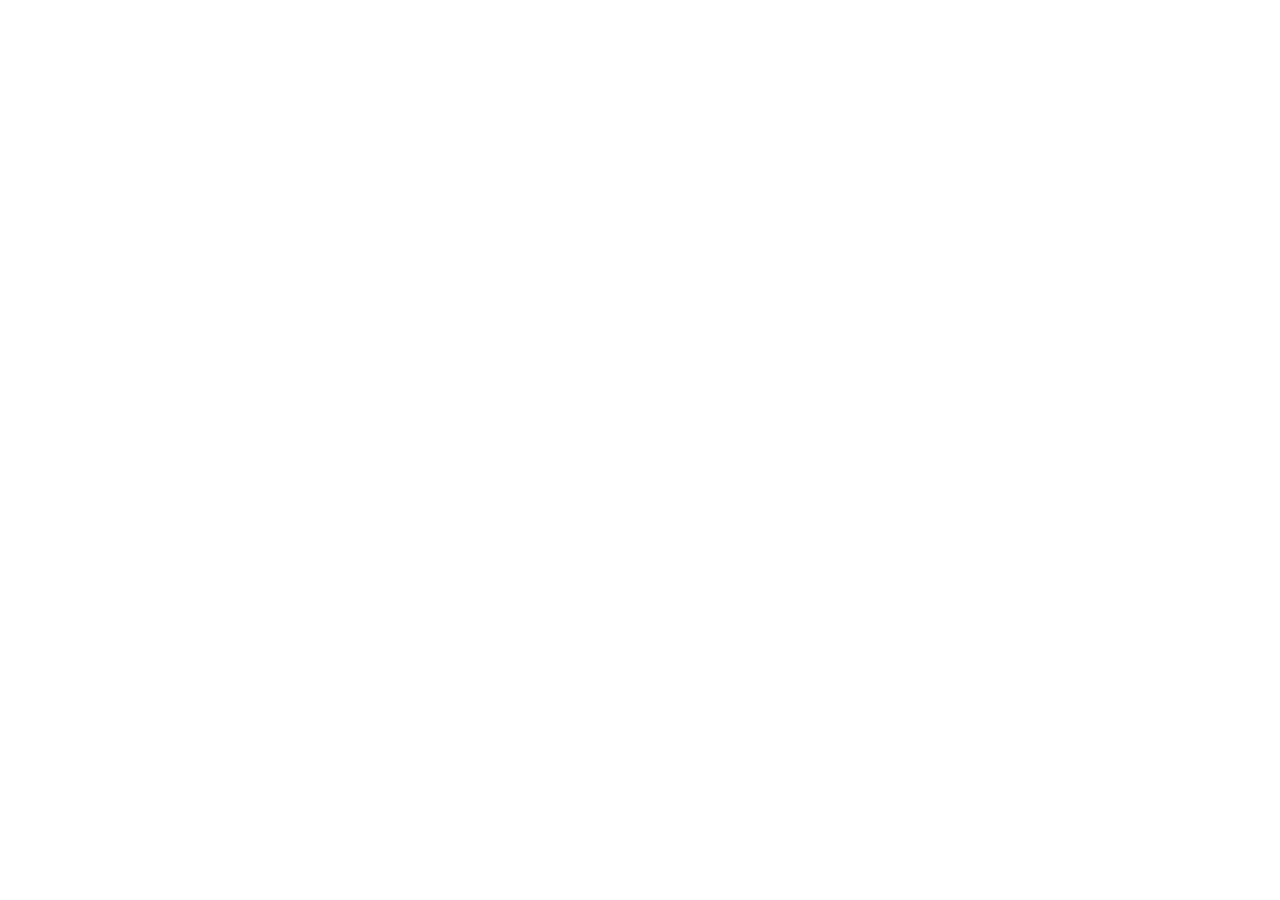
==== commit e47b0048: "Force HTTPS PWA start URL" ====
--- a/lematec-erp/index.html
+++ b/lematec-erp/index.html
@@ -4,9 +4,21 @@
 <head>
 <meta charset="UTF-8">
 <meta name="viewport" content="width=device-width, initial-scale=1.0, maximum-scale=1.0">
+<meta http-equiv="Content-Security-Policy" content="upgrade-insecure-requests">
+<meta name="theme-color" content="#b51226">
+<meta name="apple-mobile-web-app-capable" content="yes">
+<meta name="apple-mobile-web-app-status-bar-style" content="black-translucent">
+<meta name="apple-mobile-web-app-title" content="LEMATEC ERP">
+<link rel="manifest" href="./manifest.webmanifest">
+<link rel="apple-touch-icon" href="./icons/apple-touch-icon.png">
 <title>LEMATEC ERP</title>
+<script>
+if (location.protocol === 'http:') {
+  location.replace('https:' + location.href.slice(location.protocol.length));
+}
+</script>
 <link rel="icon" type="image/png" href="[data-uri]">
-<script src="https://cdn.sheetjs.com/xlsx-0.20.3/package/dist/xlsx.full.min.js"></script>
+<script defer src="https://cdn.sheetjs.com/xlsx-0.20.3/package/dist/xlsx.full.min.js"></script>
 <style>
 @import url('https://fonts.googleapis.com/css2?family=DM+Mono:wght@400;500&family=Outfit:wght@400;500;600;700;800&family=Noto+Sans+TC:wght@300;400;500;700&display=swap');
 
@@ -815,9 +827,41 @@
   --text:#1c1917;--text2:#57534e;--text3:#a8a29e;
   --shadow:0 2px 12px rgba(0,0,0,.07);--radius-card:10px;
 }
+
+.boot-splash{
+  position:fixed;inset:0;z-index:999999;display:flex;align-items:center;justify-content:center;
+  background:radial-gradient(circle at 50% 32%,#df1732 0%,#b51226 48%,#7f0715 100%);
+  color:#fff;font-family:'Outfit','Noto Sans TC',system-ui,sans-serif;
+  transition:opacity .28s ease,visibility .28s ease;
+}
+.boot-splash.boot-hide{opacity:0;visibility:hidden;pointer-events:none}
+.boot-card{display:flex;flex-direction:column;align-items:center;gap:18px;text-align:center;transform:translateY(-2vh)}
+.boot-logo{width:112px;height:112px;border-radius:24px;box-shadow:0 20px 60px rgba(0,0,0,.35)}
+.boot-title{font-size:26px;font-weight:800;letter-spacing:.08em}
+.boot-sub{font-size:13px;font-weight:600;letter-spacing:.18em;opacity:.82}
+.boot-line{width:160px;height:3px;border-radius:999px;background:rgba(255,255,255,.2);overflow:hidden}
+.boot-line::before{content:"";display:block;width:45%;height:100%;border-radius:inherit;background:#fff;animation:bootSlide 1.1s ease-in-out infinite}
+@keyframes bootSlide{0%{transform:translateX(-110%)}100%{transform:translateX(240%)}}
 </style>
 </head>
 <body>
+<div class="boot-splash" id="bootSplash" aria-label="Welcome LEMATEC ERP">
+  <div class="boot-card">
+    <img class="boot-logo" src="./icons/apple-touch-icon.png" alt="LEMATEC ERP">
+    <div>
+      <div class="boot-sub">WELCOME</div>
+      <div class="boot-title">LEMATEC ERP</div>
+    </div>
+    <div class="boot-line"></div>
+  </div>
+</div>
+<script>
+(() => {
+  const hideBoot = () => document.getElementById('bootSplash')?.classList.add('boot-hide');
+  window.addEventListener('load', () => setTimeout(hideBoot, 450), { once: true });
+  setTimeout(hideBoot, 4500);
+})();
+</script>
 
 <div class="login-screen" id="loginScreen">
   <img src="[data-uri]" alt="LEMATEC">
@@ -7839,6 +7883,15 @@
 })();
 
 </script>
+<script>
+if ('serviceWorker' in navigator) {
+  window.addEventListener('load', () => {
+    navigator.serviceWorker.register('./sw.js').catch((error) => {
+      console.warn('Service worker registration failed:', error);
+    });
+  });
+}
+</script>
 </body>
 </html>
 
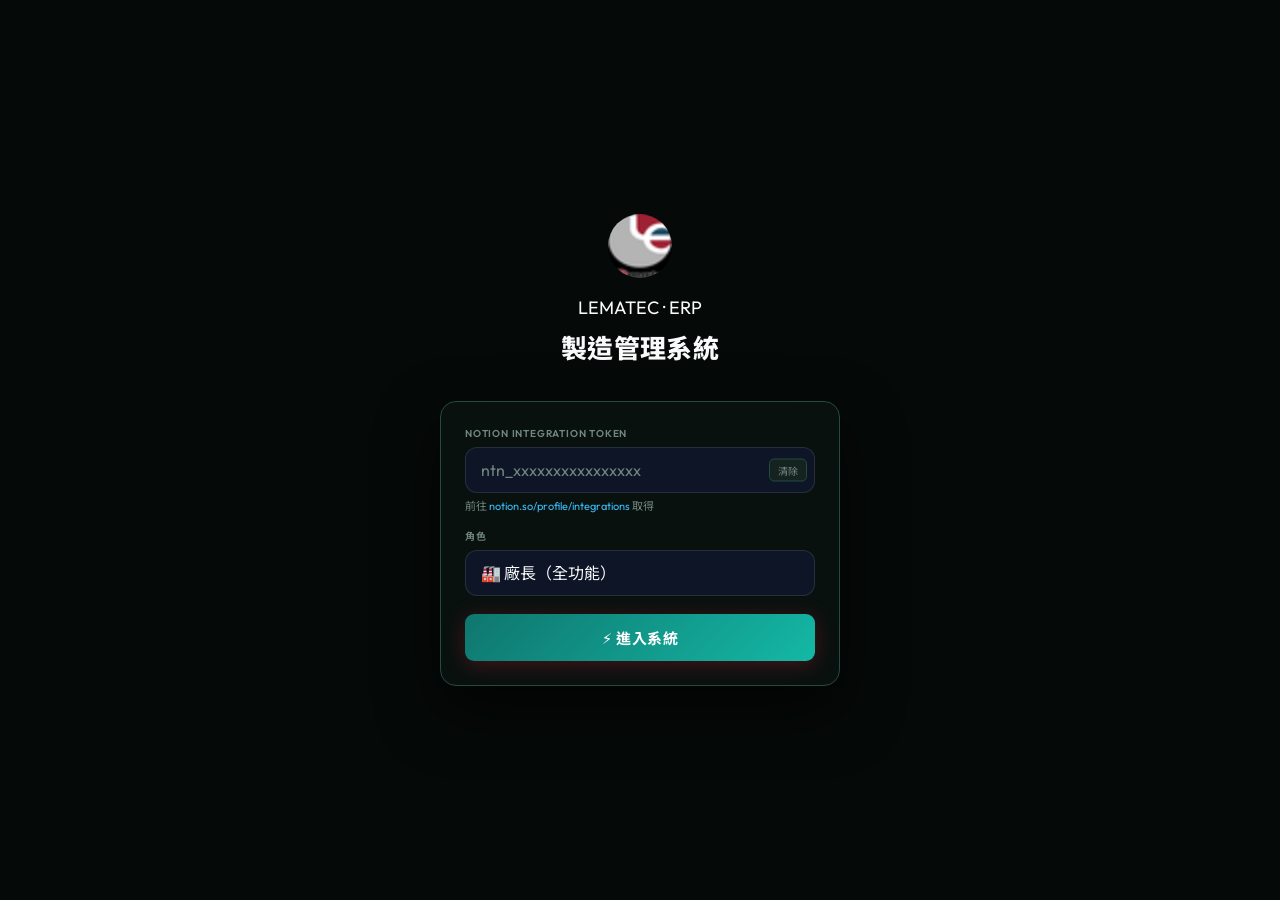
==== commit adf3f43d: "Update ERP Pages deployment assets" ====
--- a/lematec-erp/index.html
+++ b/lematec-erp/index.html
@@ -1,5 +1,4 @@
-
-<!DOCTYPE html>
+﻿<!DOCTYPE html>
 <html lang="zh-TW">
 <head>
 <meta charset="UTF-8">
@@ -10,15 +9,10 @@
 <meta name="apple-mobile-web-app-status-bar-style" content="black-translucent">
 <meta name="apple-mobile-web-app-title" content="LEMATEC ERP">
 <link rel="manifest" href="./manifest.webmanifest">
-<link rel="apple-touch-icon" href="./icons/apple-touch-icon.png">
+<link rel="apple-touch-icon" href="./icons/apple-touch-icon-v2.png">
 <title>LEMATEC ERP</title>
-<script>
-if (location.protocol === 'http:') {
-  location.replace('https:' + location.href.slice(location.protocol.length));
-}
-</script>
 <link rel="icon" type="image/png" href="[data-uri]">
-<script defer src="https://cdn.sheetjs.com/xlsx-0.20.3/package/dist/xlsx.full.min.js"></script>
+<script src="https://cdn.sheetjs.com/xlsx-0.20.3/package/dist/xlsx.full.min.js"></script>
 <style>
 @import url('https://fonts.googleapis.com/css2?family=DM+Mono:wght@400;500&family=Outfit:wght@400;500;600;700;800&family=Noto+Sans+TC:wght@300;400;500;700&display=swap');
 
@@ -278,6 +272,7 @@
 .conn-dot{width:6px;height:6px;border-radius:50%;background:var(--green);box-shadow:0 0 8px rgba(16,185,129,.6);flex-shrink:0;}
 .role-badge{padding:2px 9px;border-radius:20px;font-size:0.6875rem;font-weight:600;}
 #syncStatus{font-size:0.625rem;color:var(--text3);font-family:var(--f-mono);}
+#liveClock{display:inline-flex;align-items:center;gap:5px;padding:3px 9px;border-radius:999px;border:1px solid rgba(34,211,238,.18);background:rgba(34,211,238,.06);color:var(--cyan2);font-size:0.6875rem;font-family:var(--f-mono);font-weight:600;white-space:nowrap;}
 
 /* Nav */
 .role-nav{flex-shrink:0;background:rgba(5,8,15,.95);border-bottom:1px solid var(--border);display:flex;padding:0 8px 4px;overflow-x:scroll;-webkit-overflow-scrolling:touch;scrollbar-width:thin;scrollbar-color:var(--cyan) transparent;}
@@ -532,6 +527,14 @@
 #toastZone{position:fixed;top:62px;right:14px;z-index:9999;display:flex;flex-direction:column;gap:6px;pointer-events:none;}
 .toast{min-width:230px;max-width:370px;padding:11px 15px;border-radius:10px;font-size:0.8125rem;font-weight:500;line-height:1.4;box-shadow:0 6px 24px rgba(0,0,0,.5);opacity:0;transform:translateX(16px);transition:opacity .25s,transform .25s;pointer-events:none;}
 .toast.in{opacity:1;transform:translateX(0);}
+.sync-float{position:fixed;right:14px;bottom:14px;z-index:9998;display:none;align-items:center;gap:8px;padding:9px 13px;border-radius:999px;background:rgba(5,8,15,.92);border:1px solid var(--border2);box-shadow:0 10px 30px rgba(0,0,0,.45);color:var(--text2);font-size:0.75rem;font-weight:700;backdrop-filter:blur(14px);cursor:pointer;}
+.sync-float.show{display:flex;}
+.sync-float::before{content:'';width:8px;height:8px;border-radius:50%;background:var(--green);box-shadow:0 0 10px rgba(16,185,129,.7);flex-shrink:0;}
+.sync-float.syncing::before{background:var(--cyan);animation:pulseDot 1s infinite;}
+.sync-float.warn::before{background:var(--yellow);}
+.sync-float.err::before{background:var(--red);}
+.sync-float.update{background:rgba(6,182,212,.18);border-color:rgba(34,211,238,.45);color:var(--cyan2);}
+@keyframes pulseDot{0%,100%{opacity:.45;transform:scale(.8)}50%{opacity:1;transform:scale(1.25)}}
 
 /* ══════════════════════════════════════
    ANIMATIONS & SPIN
@@ -560,6 +563,7 @@
   .tab-btn{padding:10px 12px;font-size:0.75rem;}
   .kpi-card{padding:15px 16px;}
   .card{max-width:100%;}
+  .sync-float{left:12px;right:12px;bottom:12px;justify-content:center;font-size:0.8125rem;padding:10px 12px;}
 }
 @media(max-width:380px){
   .kpi-num{font-size:1.75rem!important;}
@@ -755,11 +759,37 @@
 }
 .dash-status-card strong{display:block;font-family:var(--f-mono);font-size:28px;line-height:1;color:var(--text);margin-bottom:5px;}
 .dash-status-card span{font-size:13px;color:#a9beb5;font-weight:700;}
+.ops-board{height:calc(100vh - 178px);overflow:hidden;display:grid;grid-template-rows:auto 1fr;gap:14px;}
+.ops-hero{display:grid;grid-template-columns:1fr auto;align-items:center;gap:18px;min-height:104px;padding:18px 24px;border-radius:20px;background:
+  radial-gradient(circle at 0 0,rgba(34,211,238,.14),transparent 36%),
+  linear-gradient(135deg,rgba(9,25,28,.96),rgba(8,20,14,.92));
+  border:1px solid rgba(34,211,238,.22);box-shadow:inset 0 1px 0 rgba(255,255,255,.06),0 18px 45px rgba(0,0,0,.18);}
+.ops-eyebrow{font-family:var(--f-mono);font-size:.76rem;letter-spacing:.18em;color:var(--cyan2);opacity:.82;text-transform:uppercase;}
+.ops-title{font-size:1.85rem;font-weight:900;color:var(--text);line-height:1.12;margin-top:4px;}
+.ops-subline{display:flex;gap:8px;flex-wrap:wrap;margin-top:10px;}
+.ops-chip{display:inline-flex;align-items:center;gap:6px;padding:4px 10px;border-radius:999px;border:1px solid rgba(255,255,255,.1);background:rgba(255,255,255,.04);color:var(--text2);font-size:.75rem;font-weight:800;}
+.ops-total{text-align:right;min-width:150px;}
+.ops-total-num{font-family:var(--f-mono);font-size:3.1rem;font-weight:900;line-height:.95;}
+.ops-total-label{font-size:.9rem;font-weight:800;color:var(--text2);margin-top:5px;}
+.ops-time{font-family:var(--f-mono);font-size:.76rem;color:var(--text3);margin-top:7px;}
+.ops-grid{display:grid;grid-template-columns:repeat(3,minmax(0,1fr));grid-template-rows:repeat(3,minmax(0,1fr));gap:14px;min-height:0;}
+.ops-card{position:relative;overflow:hidden;display:grid;grid-template-columns:1fr auto;align-items:center;gap:14px;min-width:0;min-height:0;padding:18px 22px;border-radius:18px;background:
+  linear-gradient(180deg,rgba(255,255,255,.045),rgba(255,255,255,.016));
+  border:1px solid rgba(170,194,180,.13);box-shadow:inset 0 1px 0 rgba(255,255,255,.045);}
+.ops-card::before{content:'';position:absolute;left:0;top:14px;bottom:14px;width:4px;border-radius:999px;background:var(--ops-color,var(--border3));opacity:.9;}
+.ops-card.active{border-color:color-mix(in srgb,var(--ops-color) 38%,transparent);box-shadow:inset 0 1px 0 rgba(255,255,255,.05),0 0 34px color-mix(in srgb,var(--ops-color) 12%,transparent);}
+.ops-card.active::after{content:'';position:absolute;right:-34px;top:-42px;width:120px;height:120px;border-radius:50%;background:var(--ops-color);filter:blur(44px);opacity:.14;}
+.ops-meta{min-width:0;position:relative;z-index:1;}
+.ops-label{display:flex;align-items:center;gap:8px;min-width:0;color:var(--text);font-size:1.05rem;font-weight:900;white-space:nowrap;overflow:hidden;text-overflow:ellipsis;}
+.ops-icon{display:inline-flex;align-items:center;justify-content:center;width:30px;height:30px;border-radius:10px;background:rgba(255,255,255,.06);font-size:1rem;flex-shrink:0;}
+.ops-sub{font-size:.82rem;color:var(--text3);font-weight:800;margin-top:9px;white-space:nowrap;overflow:hidden;text-overflow:ellipsis;}
+.ops-count{position:relative;z-index:1;font-family:var(--f-mono);font-size:3.35rem;font-weight:900;line-height:1;color:var(--ops-color);letter-spacing:0;text-align:right;min-width:86px;}
 @media(max-width:600px){
   body{font-size:17px;}
   .topbar{height:58px;padding:0 10px;}
   .topbar-brand{font-size:15px;letter-spacing:3px;}
   #syncStatus,.role-badge{display:none!important;}
+  #liveClock{font-size:.68rem;padding:3px 7px;}
   .topbar-right{gap:5px;max-width:66vw;overflow-x:auto;scrollbar-width:thin;scrollbar-color:var(--cyan) rgba(255,255,255,.06);padding-bottom:4px;}
   .topbar-right::-webkit-scrollbar{height:7px;}
   .topbar-right::-webkit-scrollbar-thumb{background:linear-gradient(90deg,var(--cyan),var(--green2));border-radius:999px;}
@@ -790,6 +820,13 @@
   .dash-hero-title{font-size:28px;}
   .dash-hero-sub{font-size:15px;}
   .dash-status-grid{grid-template-columns:1fr 1fr;}
+  .ops-board{height:auto;overflow:visible;grid-template-rows:auto auto;}
+  .ops-hero{grid-template-columns:1fr;padding:16px;border-radius:18px;}
+  .ops-total{text-align:left;min-width:0;display:flex;align-items:end;gap:10px;}
+  .ops-total-num{font-size:2.4rem;}
+  .ops-grid{grid-template-columns:1fr;grid-template-rows:none;}
+  .ops-card{min-height:96px;padding:16px 18px;}
+  .ops-count{font-size:2.8rem;min-width:70px;}
   .dash-kpi-grid,.dash-kpi-grid-5{grid-template-columns:repeat(2,minmax(0,1fr))!important;}
   .kpi-card{min-height:150px;padding:18px!important;border-radius:18px;}
   .kpi-num{font-size:42px!important;}
@@ -845,9 +882,10 @@
 </style>
 </head>
 <body>
+
 <div class="boot-splash" id="bootSplash" aria-label="Welcome LEMATEC ERP">
   <div class="boot-card">
-    <img class="boot-logo" src="./icons/apple-touch-icon.png" alt="LEMATEC ERP">
+    <img class="boot-logo" src="./icons/apple-touch-icon-v2.png" alt="LEMATEC ERP">
     <div>
       <div class="boot-sub">WELCOME</div>
       <div class="boot-title">LEMATEC ERP</div>
@@ -891,6 +929,7 @@
     <div class="topbar-brand">LEMATEC</div>
     <span style="color:var(--text3);font-size:10px">ERP</span>
     <div class="topbar-right">
+      <span id="liveClock" title="即時時間">--:--:--</span>
       <span id="syncStatus" style="font-size:10px;color:var(--text3)"></span>
       <span class="role-badge" id="roleBadge"></span>
       <span class="conn-dot"></span>
@@ -911,10 +950,11 @@
 <div class="modal-bg" id="modalBg" onclick="if(event.target===this)closeModal()">
   <div class="modal"><div id="modalInner"></div></div>
 </div>
+<button id="syncFloat" class="sync-float" type="button" onclick="refreshAll(true)" title="點一下立即同步">同步狀態</button>
 
 <script>
 function openStatusModal(id, cur){
-  const statuses=['待排程','生產中','待檢驗','待品檢','待出貨','已完成','取消'];
+  const statuses=['待排程','生產中','待檢驗','待出貨','已完成','取消'];
   document.getElementById('modalInner').innerHTML=`<h3>📋 更新訂單狀態</h3>
   <div style="display:flex;flex-direction:column;gap:8px;margin-bottom:16px">
     ${statuses.map(s=>`<button class="btn ${s===cur?'btn-blue':'btn-ghost'}"
@@ -948,7 +988,7 @@
     <div style="background:var(--bg3);border:1px solid var(--border);border-radius:10px;padding:12px;margin-bottom:14px">
       <div style="font-family:var(--f-mono);color:var(--cyan2);font-weight:700">${o.no||'—'}</div>
       <div style="font-weight:700;margin-top:5px">${orderProductName(o)} × ${o.qty||0}</div>
-      <div style="font-size:.78rem;color:var(--text3);margin-top:4px">客戶：${o.customer||o.cust||'—'} / 交期：${o.deadline||'—'}</div>
+      <div style="font-size:.78rem;color:var(--text3);margin-top:4px">客戶：${orderCustomerLabel(o)} / 交期：${o.deadline||'—'}</div>
     </div>
     <div style="margin-bottom:10px">
       <label class="field-label">實際出貨日</label>
@@ -984,6 +1024,9 @@
 
 
 function openEditStock(id, name, cur){
+  const matForEdit=mats.find(m=>m.id===id);
+  name=name||matForEdit?.name||'料件';
+  cur=(cur===undefined||cur===null)?(matForEdit?.stock||0):cur;
   document.getElementById('modalInner').innerHTML=`<h3>✏️ 修改庫存 — ${name}</h3>
   <div style="font-size:0.8125rem;color:var(--text2);margin-bottom:10px">目前：<b style="color:var(--text);font-size:1.25rem">${cur}</b> 個</div>
   <div style="margin-bottom:10px">
@@ -1122,6 +1165,7 @@
 let mats=[],boms=[],orders=[],customers=[],picks=[],inbounds=[];
 let QC_SUB='pending',QC_FILTER='all',QC_DATE='0';
 let announces=[],leaves=[];
+let leaveEmployees=[];
 const ANN_COUNT_KEY='lm_ann_count';
 const SORT={};
 const PROXY='https://green-wave-c22f.vic-e93.workers.dev';
@@ -1137,7 +1181,841 @@
 
 const SHOPEE_BOM_EXCEL=[
   {
+    "parent": "S-AR-04",
+    "external": "AI-112(單顆萬向接頭)",
+    "main": "AR-04",
+    "price": 159,
+    "listPrice": 199,
+    "children": [
+      {
+        "code": "AR-04",
+        "qty": 1
+      }
+    ]
+  },
+  {
+    "parent": "S-ATC-01",
+    "external": "E-球形打氣頭",
+    "main": "ATC-01",
+    "price": 36,
+    "listPrice": 36,
+    "children": [
+      {
+        "code": "ATC-01",
+        "qty": 1
+      }
+    ]
+  },
+  {
+    "parent": "S-BCU-FRB2",
+    "external": "AS209-2",
+    "main": "BCU-FRB2",
+    "price": 1039,
+    "listPrice": 1399,
+    "children": [
+      {
+        "code": "BCU-FRB2",
+        "qty": 1
+      },
+      {
+        "code": "Y-IS502-2A",
+        "qty": 1
+      },
+      {
+        "code": "Y-AB-25B",
+        "qty": 1
+      }
+    ]
+  },
+  {
+    "parent": "S-BCU-FRB3",
+    "external": "AS209-3",
+    "main": "BCU-FRB3",
+    "price": 1039,
+    "listPrice": 1399,
+    "children": [
+      {
+        "code": "BCU-FRB3",
+        "qty": 1
+      },
+      {
+        "code": "S-Y-L-26",
+        "qty": 2
+      }
+    ]
+  },
+  {
+    "parent": "S-BCU-FRB4",
+    "external": "AS209-4",
+    "main": "BCU-FRB4",
+    "price": 1039,
+    "listPrice": 1399,
+    "children": [
+      {
+        "code": "BCU-FRB4",
+        "qty": 1
+      },
+      {
+        "code": "S-Y-L-27",
+        "qty": 2
+      }
+    ]
+  },
+  {
+    "parent": "S-BDTC",
+    "external": "C-卡車用雙頭打氣桿",
+    "main": "BDTC",
+    "price": 85,
+    "listPrice": 85,
+    "children": [
+      {
+        "code": "BDTC",
+        "qty": 1
+      }
+    ]
+  },
+  {
+    "parent": "S-BGC-03",
+    "external": "H-球形打氣頭+吹塵槍+球針頭",
+    "main": "BGC-03",
+    "price": 89,
+    "listPrice": 89,
+    "children": [
+      {
+        "code": "BGC-03",
+        "qty": 1
+      }
+    ]
+  },
+  {
+    "parent": "S-BGC-04",
+    "external": "H-球形打氣頭+吹塵槍+球針+軟管",
+    "main": "BGC-03",
+    "price": 175,
+    "listPrice": 175,
+    "children": [
+      {
+        "code": "BGC-03",
+        "qty": 1
+      },
+      {
+        "code": "F-DTC-16",
+        "qty": 1
+      }
+    ]
+  },
+  {
+    "parent": "S-D3WQC",
+    "external": "2分圓三通",
+    "main": "D3WQC",
+    "price": "$     150.00/210.00",
+    "listPrice": 210,
+    "children": [
+      {
+        "code": "D3WQC",
+        "qty": 1
+      }
+    ]
+  },
+  {
+    "parent": "S-DD-02DG",
+    "external": "DTI-05G(背光)",
+    "main": "DD-02DG",
+    "price": 629,
+    "listPrice": 739,
+    "children": [
+      {
+        "code": "DD-02DG",
+        "qty": 1
+      },
+      {
+        "code": "Y-IS502-1",
+        "qty": 1
+      }
+    ]
+  },
+  {
+    "parent": "S-DD-07DG",
+    "external": "AI302-DG",
+    "main": "DD-07DG",
+    "price": 552,
+    "listPrice": 649,
+    "children": [
+      {
+        "code": "DD-07DG",
+        "qty": 1
+      },
+      {
+        "code": "Y-IS502-1",
+        "qty": 1
+      }
+    ]
+  },
+  {
+    "parent": "S-DTC",
+    "external": "B-卡車用雙頭打氣桿",
+    "main": "DTC",
+    "price": 79,
+    "listPrice": 79,
+    "children": [
+      {
+        "code": "DTC",
+        "qty": 1
+      }
+    ]
+  },
+  {
+    "parent": "S-DTC-02-2",
+    "external": "A-卡車用雙頭打氣桿",
+    "main": "DTC-02-2",
+    "price": 99,
+    "listPrice": 99,
+    "children": [
+      {
+        "code": "DTC-02-2",
+        "qty": 1
+      }
+    ]
+  },
+  {
+    "parent": "S-DTC-02-3",
+    "external": "A-1卡車開放式雙頭打氣桿",
+    "main": "DTC-02-3",
+    "price": 105,
+    "listPrice": 105,
+    "children": [
+      {
+        "code": "DTC-02-3",
+        "qty": 1
+      }
+    ]
+  },
+  {
+    "parent": "S-DTC-06D-5",
+    "external": "DG08D-5",
+    "main": "DTC-06D-5",
+    "price": "$     649.00/650.00",
+    "listPrice": 850,
+    "children": [
+      {
+        "code": "DTC-06D-5",
+        "qty": 1
+      }
+    ]
+  },
+  {
+    "parent": "S-DTC-06D-7",
+    "external": "DG-12",
+    "main": "DTC-06D-7",
+    "price": 459,
+    "listPrice": 650,
+    "children": [
+      {
+        "code": "DTC-06D-7",
+        "qty": 1
+      }
+    ]
+  },
+  {
+    "parent": "S-DTCG-04-5DG",
+    "external": "DTI-13G",
+    "main": "DTCG-04-5DG",
+    "price": 990,
+    "listPrice": 1399,
+    "children": [
+      {
+        "code": "DTCG-04-5DG",
+        "qty": 1
+      },
+      {
+        "code": "Y-AB-25B",
+        "qty": 1
+      }
+    ]
+  },
+  {
+    "parent": "S-DTCG-04-6D-2",
+    "external": "DTI13-2-2",
+    "main": "DTCG-04-6D",
+    "price": 1370,
+    "listPrice": 1599,
+    "children": [
+      {
+        "code": "DTCG-04-6D",
+        "qty": 1
+      },
+      {
+        "code": "DTC-02-2",
+        "qty": 1
+      },
+      {
+        "code": "Y-AB-25B",
+        "qty": 1
+      }
+    ]
+  },
+  {
+    "parent": "S-DTCG-04-7",
+    "external": "ZN308-3",
+    "main": "DTCG-04-7",
+    "price": 1320,
+    "listPrice": 1599,
+    "children": [
+      {
+        "code": "DTCG-04-7",
+        "qty": 1
+      },
+      {
+        "code": "Y-AB-25B",
+        "qty": 1
+      }
+    ]
+  },
+  {
+    "parent": "S-DTCG-05-2",
+    "external": "TIG-12",
+    "main": "DTCG-05-2",
+    "price": 1299,
+    "listPrice": 1599,
+    "children": [
+      {
+        "code": "DTCG-05-2",
+        "qty": 1
+      },
+      {
+        "code": "Y-AB-25B",
+        "qty": 1
+      }
+    ]
+  },
+  {
+    "parent": "S-DTCG-05D-2",
+    "external": "DTI-12",
+    "main": "DTCG-05D-2",
+    "price": 2290,
+    "listPrice": 2899,
+    "children": [
+      {
+        "code": "DTCG-05D-2",
+        "qty": 1
+      },
+      {
+        "code": "Y-AB-25B",
+        "qty": 1
+      }
+    ]
+  },
+  {
+    "parent": "S-DTCG-09-4",
+    "external": "TIG07-4",
+    "main": "DTCG-09-4",
+    "price": 1360,
+    "listPrice": 1599,
+    "children": [
+      {
+        "code": "DTCG-09-4",
+        "qty": 1
+      },
+      {
+        "code": "Y-AB-25B",
+        "qty": 1
+      }
+    ]
+  },
+  {
+    "parent": "S-DTCG-09D",
+    "external": "DTI-07",
+    "main": "DTCG-09D",
+    "price": 1540,
+    "listPrice": 1749,
+    "children": [
+      {
+        "code": "DTCG-09D",
+        "qty": 1
+      },
+      {
+        "code": "Y-AB-25B",
+        "qty": 1
+      }
+    ]
+  },
+  {
+    "parent": "S-DTCG-09D-4",
+    "external": "DTI-07-4",
+    "main": "DTCG-09D-4",
+    "price": 1584,
+    "listPrice": 1799,
+    "children": [
+      {
+        "code": "DTCG-09D-4",
+        "qty": 1
+      },
+      {
+        "code": "Y-AB-25B",
+        "qty": 1
+      }
+    ]
+  },
+  {
+    "parent": "S-DTCG-11",
+    "external": "TIG-09-1",
+    "main": "DTCG-11",
+    "price": 579,
+    "listPrice": 650,
+    "children": [
+      {
+        "code": "DTCG-11",
+        "qty": 1
+      },
+      {
+        "code": "Y-AB-25B",
+        "qty": 1
+      }
+    ]
+  },
+  {
+    "parent": "S-DTCG-11D-2B",
+    "external": "DTI-09B",
+    "main": "DTCG-11D-2B",
+    "price": 699,
+    "listPrice": 850,
+    "children": [
+      {
+        "code": "DTCG-11D-2B",
+        "qty": 1
+      },
+      {
+        "code": "Y-AB-25B",
+        "qty": 1
+      }
+    ]
+  },
+  {
+    "parent": "S-DTCG-12DF",
+    "external": "DTI-10F",
+    "main": "DTCG-12DF",
+    "price": 910,
+    "listPrice": 1299,
+    "children": [
+      {
+        "code": "DTCG-12DF",
+        "qty": 1
+      },
+      {
+        "code": "Y-AB-25B",
+        "qty": 1
+      }
+    ]
+  },
+  {
+    "parent": "S-DTCG-12DF-3",
+    "external": "DTI-10F-3",
+    "main": "DTCG-12DF-3",
+    "price": 980,
+    "listPrice": 1399,
+    "children": [
+      {
+        "code": "DTCG-12DF-3",
+        "qty": 1
+      },
+      {
+        "code": "Y-AB-25B",
+        "qty": 1
+      }
+    ]
+  },
+  {
+    "parent": "S-DTCG-12DF-CD",
+    "external": "DTI-10F-CD",
+    "main": "DTCG-12DF",
+    "price": 714,
+    "listPrice": 1020,
+    "children": [
+      {
+        "code": "DTCG-12DF",
+        "qty": 1
+      },
+      {
+        "code": "FDTC",
+        "qty": 1
+      },
+      {
+        "code": "Y-AB-25B",
+        "qty": 1
+      }
+    ]
+  },
+  {
+    "parent": "S-DTCG-12DG",
+    "external": "DTI-10G(背光)",
+    "main": "DTCG-12DG",
+    "price": 945,
+    "listPrice": 1350,
+    "children": [
+      {
+        "code": "DTCG-12DG",
+        "qty": 1
+      },
+      {
+        "code": "Y-AB-25B",
+        "qty": 1
+      }
+    ]
+  },
+  {
+    "parent": "S-DTCG-12DG-3",
+    "external": "DTI-10G-3(背光)",
+    "main": "DTCG-12DG-3",
+    "price": 1015,
+    "listPrice": 1450,
+    "children": [
+      {
+        "code": "DTCG-12DG-3",
+        "qty": 1
+      },
+      {
+        "code": "Y-AB-25B",
+        "qty": 1
+      }
+    ]
+  },
+  {
+    "parent": "S-DTCG-12DG-CD",
+    "external": "DTI-10G-CD",
+    "main": "DTCG-12DG",
+    "price": 791,
+    "listPrice": 1130,
+    "children": [
+      {
+        "code": "DTCG-12DG",
+        "qty": 1
+      },
+      {
+        "code": "FDTC",
+        "qty": 1
+      },
+      {
+        "code": "Y-AB-25B",
+        "qty": 1
+      }
+    ]
+  },
+  {
+    "parent": "S-DTCG-14",
+    "external": "TDG-01",
+    "main": "DTCG-14",
+    "price": 145,
+    "listPrice": 199,
+    "children": [
+      {
+        "code": "DTCG-14",
+        "qty": 1
+      }
+    ]
+  },
+  {
+    "parent": "S-DTCG-15K",
+    "external": "TIG-15K",
+    "main": "DTCG-15K",
+    "price": 749,
+    "listPrice": 749,
+    "children": [
+      {
+        "code": "DTCG-15K",
+        "qty": 1
+      }
+    ]
+  },
+  {
+    "parent": "S-F-DTC-16",
+    "external": "G-打氣風管",
+    "main": "F-DTC-16",
+    "price": 99,
+    "listPrice": 99,
+    "children": [
+      {
+        "code": "F-DTC-16",
+        "qty": 1
+      }
+    ]
+  },
+  {
+    "parent": "S-F-DTC-16-A",
+    "external": "A+軟管",
+    "main": "F-DTC-16",
+    "price": 165,
+    "listPrice": 165,
+    "children": [
+      {
+        "code": "F-DTC-16",
+        "qty": 1
+      },
+      {
+        "code": "DTC-02-2",
+        "qty": 1
+      }
+    ]
+  },
+  {
+    "parent": "S-F-DTC-16-B",
+    "external": "B+軟管",
+    "main": "F-DTC-16",
+    "price": 149,
+    "listPrice": 149,
+    "children": [
+      {
+        "code": "F-DTC-16",
+        "qty": 1
+      },
+      {
+        "code": "DTC",
+        "qty": 1
+      }
+    ]
+  },
+  {
+    "parent": "S-F-DTC-16-C",
+    "external": "C+軟管",
+    "main": "F-DTC-16",
+    "price": 149,
+    "listPrice": 149,
+    "children": [
+      {
+        "code": "F-DTC-16",
+        "qty": 1
+      },
+      {
+        "code": "BDTC",
+        "qty": 1
+      }
+    ]
+  },
+  {
+    "parent": "S-F-DTC-16-D",
+    "external": "D+軟管",
+    "main": "F-DTC-16",
+    "price": 149,
+    "listPrice": 149,
+    "children": [
+      {
+        "code": "F-DTC-16",
+        "qty": 1
+      },
+      {
+        "code": "FDTC",
+        "qty": 1
+      }
+    ]
+  },
+  {
+    "parent": "S-F-DTC-16-E",
+    "external": "E+軟管",
+    "main": "F-DTC-16",
+    "price": 129,
+    "listPrice": 129,
+    "children": [
+      {
+        "code": "F-DTC-16",
+        "qty": 1
+      },
+      {
+        "code": "ATC-01",
+        "qty": 1
+      }
+    ]
+  },
+  {
+    "parent": "S-F-DTC-16-F",
+    "external": "F+軟管",
+    "main": "F-DTC-16",
+    "price": 145,
+    "listPrice": 145,
+    "children": [
+      {
+        "code": "F-DTC-16",
+        "qty": 1
+      },
+      {
+        "code": "Y-FIC-08",
+        "qty": 1
+      }
+    ]
+  },
+  {
+    "parent": "S-F-GAB-03D-B",
+    "external": "DG-B(一分外牙)",
+    "main": "F-GAB-03D-B",
+    "price": 315,
+    "listPrice": 315,
+    "children": [
+      {
+        "code": "F-GAB-03D-B",
+        "qty": 1
+      }
+    ]
+  },
+  {
+    "parent": "S-F-GAB-03D-B-1",
+    "external": "DG-B(一分內轉兩分外牙)",
+    "main": "F-GAB-03D-B",
+    "price": 340,
+    "listPrice": 340,
+    "children": [
+      {
+        "code": "F-GAB-03D-B",
+        "qty": 1
+      },
+      {
+        "code": "Y-AB-19",
+        "qty": 1
+      }
+    ]
+  },
+  {
+    "parent": "S-FDTC",
+    "external": "D卡車用雙頭打氣桿",
+    "main": "FDTC",
+    "price": 79,
+    "listPrice": 79,
+    "children": [
+      {
+        "code": "FDTC",
+        "qty": 1
+      }
+    ]
+  },
+  {
+    "parent": "S-FLT-B-C1",
+    "external": "AI303-C1",
+    "main": "FLT-B",
+    "price": "$     285.00/299.00",
+    "listPrice": 299,
+    "children": [
+      {
+        "code": "FLT-B",
+        "qty": 1
+      },
+      {
+        "code": "Y-SPA-14-1",
+        "qty": 1
+      }
+    ]
+  },
+  {
+    "parent": "S-FLT-B-C4",
+    "external": "AI303-C4",
+    "main": "FLT-B",
+    "price": "$     330.00/359.00",
+    "listPrice": 359,
+    "children": [
+      {
+        "code": "FLT-B",
+        "qty": 1
+      },
+      {
+        "code": "Y-SPA-14-1",
+        "qty": 1
+      },
+      {
+        "code": "Y-IS502-1",
+        "qty": 1
+      },
+      {
+        "code": "Y-IS502-2A",
+        "qty": 1
+      }
+    ]
+  },
+  {
+    "parent": "S-FLT-B-R1-C1",
+    "external": "AI303-R1-C1",
+    "main": "FLT-B-R1",
+    "price": 575,
+    "listPrice": 599,
+    "children": [
+      {
+        "code": "FLT-B-R1",
+        "qty": 1
+      },
+      {
+        "code": "Y-SPA-14-1",
+        "qty": 1
+      }
+    ]
+  },
+  {
+    "parent": "S-FLT-B-R1-C4",
+    "external": "AI303-R1-C4",
+    "main": "FLT-B-R1",
+    "price": 615,
+    "listPrice": 645,
+    "children": [
+      {
+        "code": "FLT-B-R1",
+        "qty": 1
+      },
+      {
+        "code": "Y-SPA-14-1",
+        "qty": 1
+      },
+      {
+        "code": "Y-IS502-1",
+        "qty": 1
+      },
+      {
+        "code": "Y-IS502-2A",
+        "qty": 1
+      }
+    ]
+  },
+  {
+    "parent": "S-FLT-B-R2-C1",
+    "external": "AI303-R2-C1",
+    "main": "FLT-B-R2",
+    "price": 765,
+    "listPrice": 799,
+    "children": [
+      {
+        "code": "FLT-B-R2",
+        "qty": 1
+      },
+      {
+        "code": "Y-SPA-14-1",
+        "qty": 1
+      }
+    ]
+  },
+  {
+    "parent": "S-FLT-B-R2-C4",
+    "external": "AI303-R2-C4",
+    "main": "FLT-B-R2",
+    "price": 805,
+    "listPrice": 845,
+    "children": [
+      {
+        "code": "FLT-B-R2",
+        "qty": 1
+      },
+      {
+        "code": "Y-SPA-14-1",
+        "qty": 1
+      },
+      {
+        "code": "Y-IS502-1",
+        "qty": 1
+      },
+      {
+        "code": "Y-IS502-2A",
+        "qty": 1
+      }
+    ]
+  },
+  {
     "parent": "S-FLT-C1",
+    "external": "ZN-312-C1",
+    "main": "FLT",
+    "price": 189,
+    "listPrice": 219,
     "children": [
       {
         "code": "FLT",
@@ -1151,6 +2029,10 @@
   },
   {
     "parent": "S-FLT-C4",
+    "external": "ZN-312-C4",
+    "main": "FLT",
+    "price": 234,
+    "listPrice": 264,
     "children": [
       {
         "code": "FLT",
@@ -1171,10 +2053,14 @@
     ]
   },
   {
-    "parent": "S-FLT-B-C1",
-    "children": [
-      {
-        "code": "FLT-B",
+    "parent": "S-FLT-G-C1",
+    "external": "AI304-C1",
+    "main": "FLT-G",
+    "price": 299,
+    "listPrice": 349,
+    "children": [
+      {
+        "code": "FLT-G",
         "qty": 1
       },
       {
@@ -1184,31 +2070,169 @@
     ]
   },
   {
-    "parent": "S-FLT-B-C4",
-    "children": [
-      {
-        "code": "FLT-B",
+    "parent": "S-FLT-G-R1-C1",
+    "external": "AI304-R1-C1",
+    "main": "FLT-G-R1",
+    "price": 559,
+    "listPrice": 599,
+    "children": [
+      {
+        "code": "FLT-G-R1",
         "qty": 1
       },
       {
         "code": "Y-SPA-14-1",
         "qty": 1
+      }
+    ]
+  },
+  {
+    "parent": "S-FLT-G-R2-C1",
+    "external": "AI304-R2-C1",
+    "main": "FLT-G-R2",
+    "price": 749,
+    "listPrice": 799,
+    "children": [
+      {
+        "code": "FLT-G-R2",
+        "qty": 1
+      },
+      {
+        "code": "Y-SPA-14-1",
+        "qty": 1
+      }
+    ]
+  },
+  {
+    "parent": "S-GAB-06D",
+    "external": "DG-11",
+    "main": "GAB-06D",
+    "price": "$     340.00/399.00",
+    "listPrice": 399,
+    "children": [
+      {
+        "code": "GAB-06D",
+        "qty": 1
+      }
+    ]
+  },
+  {
+    "parent": "S-HVLP-LE2",
+    "external": "LE-HVLP-2",
+    "main": "HVLP-LE2",
+    "price": 1899,
+    "listPrice": 1899,
+    "children": [
+      {
+        "code": "HVLP-LE2",
+        "qty": 1
       },
       {
         "code": "Y-IS502-1",
         "qty": 1
-      },
-      {
-        "code": "Y-IS502-2A",
-        "qty": 1
-      }
-    ]
-  },
-  {
-    "parent": "S-SKC-A-8AS",
-    "children": [
-      {
-        "code": "SKC-A-8AS",
+      }
+    ]
+  },
+  {
+    "parent": "S-LE-1198",
+    "external": "LE-1198(超強磁力掛勾)",
+    "main": "LE-1198",
+    "price": 315,
+    "listPrice": 399,
+    "children": [
+      {
+        "code": "LE-1198",
+        "qty": 1
+      }
+    ]
+  },
+  {
+    "parent": "S-LE-A001",
+    "external": "LE-A001(多功能胎壓筆)",
+    "main": "LE-A001",
+    "price": 399,
+    "listPrice": 500,
+    "children": [
+      {
+        "code": "LE-A001",
+        "qty": 1
+      }
+    ]
+  },
+  {
+    "parent": "S-LE-AC-11",
+    "external": "LE-AC-11(豪華11件組)",
+    "main": "LE-AC-11",
+    "price": null,
+    "listPrice": null,
+    "children": [
+      {
+        "code": "LE-AC-11",
+        "qty": 1
+      }
+    ]
+  },
+  {
+    "parent": "S-LE-AC-12",
+    "external": "LE-AC-12(豪華12件組)",
+    "main": "LE-AC-12",
+    "price": null,
+    "listPrice": null,
+    "children": [
+      {
+        "code": "LE-AC-12",
+        "qty": 1
+      }
+    ]
+  },
+  {
+    "parent": "S-LE-AC-13",
+    "external": "LE-AC-13(經典13件組)",
+    "main": "LE-AC-13",
+    "price": 1599,
+    "listPrice": 1599,
+    "children": [
+      {
+        "code": "LE-AC-13",
+        "qty": 1
+      }
+    ]
+  },
+  {
+    "parent": "S-LE-AC-17",
+    "external": "LE-AC-17(豪華17件組)",
+    "main": "LE-AC-17",
+    "price": 2149,
+    "listPrice": 2149,
+    "children": [
+      {
+        "code": "LE-AC-17",
+        "qty": 1
+      }
+    ]
+  },
+  {
+    "parent": "S-LE-AC-18",
+    "external": "LE-AC-18(豪華18件組)",
+    "main": "LE-AC-18",
+    "price": 2799,
+    "listPrice": 2799,
+    "children": [
+      {
+        "code": "LE-AC-18",
+        "qty": 1
+      }
+    ]
+  },
+  {
+    "parent": "S-LE-AN324K",
+    "external": "LE-AN324K",
+    "main": "LE-AN324K",
+    "price": 1490,
+    "listPrice": 1490,
+    "children": [
+      {
+        "code": "LE-AN324K",
         "qty": 1
       },
       {
@@ -1218,22 +2242,100 @@
     ]
   },
   {
-    "parent": "S-SKC-A-8AS-P3",
-    "children": [
-      {
-        "code": "SKC-A-8AS",
-        "qty": 1
-      },
-      {
-        "code": "Y-SKC04-3+LE-18",
-        "qty": 2
-      },
-      {
-        "code": "Y-SKC-20+21",
-        "qty": 1
-      },
-      {
-        "code": "Y-SKC-22",
+    "parent": "S-LE-AN67",
+    "external": "LE-AN67",
+    "main": "LE-AN67",
+    "price": 1599,
+    "listPrice": 1750,
+    "children": [
+      {
+        "code": "LE-AN67",
+        "qty": 1
+      }
+    ]
+  },
+  {
+    "parent": "S-LE-B74",
+    "external": "LE-B74(324K用鑿刀快切接頭)",
+    "main": "LE-B74",
+    "price": 199,
+    "listPrice": 299,
+    "children": [
+      {
+        "code": "LE-B74",
+        "qty": 1
+      }
+    ]
+  },
+  {
+    "parent": "S-LE-B97",
+    "external": "LE-B97(AN324K用除鏽針)",
+    "main": "LE-B97",
+    "price": 600,
+    "listPrice": 600,
+    "children": [
+      {
+        "code": "LE-B97",
+        "qty": 1
+      }
+    ]
+  },
+  {
+    "parent": "S-LE-BP1001",
+    "external": "LE-BP1001",
+    "main": "LE-BP1001",
+    "price": 1989,
+    "listPrice": 2590,
+    "children": [
+      {
+        "code": "LE-BP1001",
+        "qty": 1
+      },
+      {
+        "code": "Y-IS502-1",
+        "qty": 1
+      }
+    ]
+  },
+  {
+    "parent": "S-LE-CAN001",
+    "external": "LE-CAN001真空罐",
+    "main": "LE-CAN001",
+    "price": 252,
+    "listPrice": 299,
+    "children": [
+      {
+        "code": "LE-CAN001",
+        "qty": 1
+      }
+    ]
+  },
+  {
+    "parent": "S-LE-CAN001-1",
+    "external": "LE-CAN001-1真空罐+研磨片",
+    "main": "LE-CAN001-1",
+    "price": 264,
+    "listPrice": 329,
+    "children": [
+      {
+        "code": "LE-CAN001-1",
+        "qty": 1
+      },
+      {
+        "code": "LE-CAN001",
+        "qty": 1
+      }
+    ]
+  },
+  {
+    "parent": "S-LE-G1045R",
+    "external": "LE-G1045R",
+    "main": "LE-G1045R",
+    "price": 1360,
+    "listPrice": 1599,
+    "children": [
+      {
+        "code": "LE-G1045R",
         "qty": 1
       },
       {
@@ -1243,10 +2345,14 @@
     ]
   },
   {
-    "parent": "S-SKC-A-11AS",
-    "children": [
-      {
-        "code": "SKC-A-8AS",
+    "parent": "S-LE-G200",
+    "external": "LE-G200",
+    "main": "LE-G200",
+    "price": 655,
+    "listPrice": 699,
+    "children": [
+      {
+        "code": "LE-G200",
         "qty": 1
       },
       {
@@ -1256,26 +2362,14 @@
     ]
   },
   {
-    "parent": "S-SKC-A-11AS-P3",
-    "children": [
-      {
-        "code": "SKC-A-8AS",
-        "qty": 1
-      },
-      {
-        "code": "Y-SKC04-3+LE-18",
-        "qty": 1
-      },
-      {
-        "code": "Y-SKC-04-5+DTB-09B-1",
-        "qty": 1
-      },
-      {
-        "code": "Y-SKC-20+21",
-        "qty": 1
-      },
-      {
-        "code": "Y-SKC-22",
+    "parent": "S-LE-G2043R",
+    "external": "LE-G2043R",
+    "main": "LE-G2043R",
+    "price": "$1779.00/2099.00",
+    "listPrice": 2399,
+    "children": [
+      {
+        "code": "LE-G2043R",
         "qty": 1
       },
       {
@@ -1285,10 +2379,14 @@
     ]
   },
   {
-    "parent": "S-VBG",
-    "children": [
-      {
-        "code": "Z-VBG",
+    "parent": "S-LE-G2044R",
+    "external": "LE-G2044R",
+    "main": "LE-G2044R",
+    "price": "$1099.00/1169.00",
+    "listPrice": 1329,
+    "children": [
+      {
+        "code": "LE-G2044R",
         "qty": 1
       },
       {
@@ -1298,23 +2396,95 @@
     ]
   },
   {
-    "parent": "S-SDG-02C",
-    "children": [
-      {
-        "code": "Z-SDG-02C",
+    "parent": "S-LE-G210",
+    "external": "LE-G210",
+    "main": "LE-G210",
+    "price": 859,
+    "listPrice": 899,
+    "children": [
+      {
+        "code": "LE-G210",
+        "qty": 1
+      },
+      {
+        "code": "Y-AB-25B",
+        "qty": 1
+      }
+    ]
+  },
+  {
+    "parent": "S-LE-G2543R",
+    "external": "LE-G2543R",
+    "main": "LE-G2543R",
+    "price": 1599,
+    "listPrice": 1890,
+    "children": [
+      {
+        "code": "LE-G2543R",
+        "qty": 1
+      },
+      {
+        "code": "Y-AB-25B",
+        "qty": 1
+      }
+    ]
+  },
+  {
+    "parent": "S-LE-G501",
+    "external": "LE-G501",
+    "main": "LE-G501",
+    "price": 749,
+    "listPrice": 859,
+    "children": [
+      {
+        "code": "LE-G501",
+        "qty": 1
+      }
+    ]
+  },
+  {
+    "parent": "S-LE-HR250H",
+    "external": "LE-HR250H",
+    "main": "LE-HR250H",
+    "price": 1200,
+    "listPrice": 1499,
+    "children": [
+      {
+        "code": "LE-HR250H",
+        "qty": 1
+      }
+    ]
+  },
+  {
+    "parent": "S-LE-HR830A",
+    "external": "LE-HR830A",
+    "main": "LE-HR830A",
+    "price": 1490,
+    "listPrice": 1699,
+    "children": [
+      {
+        "code": "LE-HR830A",
         "qty": 1
       },
       {
         "code": "Y-IS502-1",
         "qty": 1
-      }
-    ]
-  },
-  {
-    "parent": "S-SDG-03BD",
-    "children": [
-      {
-        "code": "SDG-03BD",
+      },
+      {
+        "code": "Y-IS502-2",
+        "qty": 1
+      }
+    ]
+  },
+  {
+    "parent": "S-LE-HVLP2200",
+    "external": "LE-HVLP2200",
+    "main": "LE-HVLP2200",
+    "price": 3189,
+    "listPrice": 3980,
+    "children": [
+      {
+        "code": "LE-HVLP2200",
         "qty": 1
       },
       {
@@ -1324,98 +2494,183 @@
     ]
   },
   {
-    "parent": "S-SDG-03CD",
-    "children": [
-      {
-        "code": "SDG-03CD",
-        "qty": 1
-      },
-      {
-        "code": "Y-IS502-1",
-        "qty": 1
-      }
-    ]
-  },
-  {
-    "parent": "S-F-GAB-03D-B",
-    "children": [
-      {
-        "code": "F-GAB-03D-B",
-        "qty": 1
-      }
-    ]
-  },
-  {
-    "parent": "S-F-GAB-03D-B-1",
-    "children": [
-      {
-        "code": "F-GAB-03D-B",
-        "qty": 1
-      },
-      {
-        "code": "Y-AB-19",
-        "qty": 1
-      }
-    ]
-  },
-  {
-    "parent": "S-DTC-06D-5",
-    "children": [
-      {
-        "code": "DTC-06D-5",
-        "qty": 1
-      }
-    ]
-  },
-  {
-    "parent": "S-GAB-06D",
-    "children": [
-      {
-        "code": "GAB-06D",
-        "qty": 1
-      }
-    ]
-  },
-  {
-    "parent": "S-DTC-06D-7",
-    "children": [
-      {
-        "code": "DTC-06D-7",
-        "qty": 1
-      }
-    ]
-  },
-  {
-    "parent": "S-DD-02DH",
-    "children": [
-      {
-        "code": "DD-02DH",
-        "qty": 1
-      },
-      {
-        "code": "Y-IS502-1",
-        "qty": 1
-      }
-    ]
-  },
-  {
-    "parent": "S-DD-02DG",
-    "children": [
-      {
-        "code": "DD-02DG",
-        "qty": 1
-      },
-      {
-        "code": "Y-IS502-1",
-        "qty": 1
-      }
-    ]
-  },
-  {
-    "parent": "S-DTCG-12DF",
-    "children": [
-      {
-        "code": "DTCG-12DF",
+    "parent": "S-LE-IWT-R102",
+    "external": "LE-IWT-R102",
+    "main": "LE-IWT-R102",
+    "price": 1999,
+    "listPrice": 2400,
+    "children": [
+      {
+        "code": "LE-IWT-R102",
+        "qty": 1
+      }
+    ]
+  },
+  {
+    "parent": "S-LE-IWT49",
+    "external": "LE-IWT49",
+    "main": "LE-IWT49",
+    "price": 2280,
+    "listPrice": 2400,
+    "children": [
+      {
+        "code": "LE-IWT49",
+        "qty": 1
+      }
+    ]
+  },
+  {
+    "parent": "S-LE-K200",
+    "external": "LE-K200",
+    "main": "LE-K200",
+    "price": 859,
+    "listPrice": 999,
+    "children": [
+      {
+        "code": "LE-K200",
+        "qty": 1
+      }
+    ]
+  },
+  {
+    "parent": "S-LE-KS02",
+    "external": "磨刀器",
+    "main": "LE-KS02",
+    "price": 99,
+    "listPrice": 129,
+    "children": [
+      {
+        "code": "LE-KS02",
+        "qty": 1
+      }
+    ]
+  },
+  {
+    "parent": "S-LE-PL3-草原綠",
+    "external": "LE-PL3(3W-草原綠)",
+    "main": "LE-PL3-草原綠",
+    "price": 249,
+    "listPrice": 249,
+    "children": [
+      {
+        "code": "LE-PL3-草原綠",
+        "qty": 1
+      }
+    ]
+  },
+  {
+    "parent": "S-LE-PL3-極夜黑",
+    "external": "LE-PL3(3W-極夜黑)",
+    "main": "LE-PL3-極夜黑",
+    "price": 249,
+    "listPrice": 249,
+    "children": [
+      {
+        "code": "LE-PL3-極夜黑",
+        "qty": 1
+      }
+    ]
+  },
+  {
+    "parent": "S-LE-PL3-輕巧藍",
+    "external": "LE-PL3(3W-輕巧藍)",
+    "main": "LE-PL3-輕巧藍",
+    "price": 249,
+    "listPrice": 249,
+    "children": [
+      {
+        "code": "LE-PL3-輕巧藍",
+        "qty": 1
+      }
+    ]
+  },
+  {
+    "parent": "S-LE-PL3-耀眼橘",
+    "external": "LE-PL3(3W-耀眼橘)",
+    "main": "LE-PL3-耀眼橘",
+    "price": 249,
+    "listPrice": 249,
+    "children": [
+      {
+        "code": "LE-PL3-耀眼橘",
+        "qty": 1
+      }
+    ]
+  },
+  {
+    "parent": "S-LE-PL8-草原綠",
+    "external": "LE-PL8(8W-草原綠)",
+    "main": "LE-PL8-草原綠",
+    "price": 259,
+    "listPrice": 259,
+    "children": [
+      {
+        "code": "LE-PL8-草原綠",
+        "qty": 1
+      }
+    ]
+  },
+  {
+    "parent": "S-LE-PL8-深邃藍",
+    "external": "LE-PL8(8W-深邃藍)",
+    "main": "LE-PL8-深邃藍",
+    "price": 259,
+    "listPrice": 259,
+    "children": [
+      {
+        "code": "LE-PL8-深邃藍",
+        "qty": 1
+      }
+    ]
+  },
+  {
+    "parent": "S-LE-PL8-極夜黑",
+    "external": "LE-PL8(8W-極夜黑)",
+    "main": "LE-PL8-極夜黑",
+    "price": 259,
+    "listPrice": 259,
+    "children": [
+      {
+        "code": "LE-PL8-極夜黑",
+        "qty": 1
+      }
+    ]
+  },
+  {
+    "parent": "S-LE-PL8-輕巧藍",
+    "external": "LE-PL8(8W-輕巧藍)",
+    "main": "LE-PL8-輕巧藍",
+    "price": 259,
+    "listPrice": 259,
+    "children": [
+      {
+        "code": "LE-PL8-輕巧藍",
+        "qty": 1
+      }
+    ]
+  },
+  {
+    "parent": "S-LE-PL8-耀眼橘",
+    "external": "LE-PL8(8W-耀眼橘)",
+    "main": "LE-PL8-耀眼橘",
+    "price": 259,
+    "listPrice": 259,
+    "children": [
+      {
+        "code": "LE-PL8-耀眼橘",
+        "qty": 1
+      }
+    ]
+  },
+  {
+    "parent": "S-LE-R2150",
+    "external": "LE-R2150(經典紅黑)",
+    "main": "LE-R2150",
+    "price": 1349,
+    "listPrice": 1699,
+    "children": [
+      {
+        "code": "LE-R2150",
         "qty": 1
       },
       {
@@ -1425,10 +2680,14 @@
     ]
   },
   {
-    "parent": "S-DTCG-12DF-3",
-    "children": [
-      {
-        "code": "DTCG-12DF-3",
+    "parent": "S-LE-R2550",
+    "external": "LE-R2550(金屬黑)",
+    "main": "LE-R2550",
+    "price": 1799,
+    "listPrice": 2199,
+    "children": [
+      {
+        "code": "LE-R2550",
         "qty": 1
       },
       {
@@ -1438,14 +2697,92 @@
     ]
   },
   {
-    "parent": "S-DTCG-12DF-CD",
-    "children": [
-      {
-        "code": "DTCG-12DF",
-        "qty": 1
-      },
-      {
-        "code": "FDTC",
+    "parent": "S-LE-RF232",
+    "external": "LE-RF232",
+    "main": "LE-RF232",
+    "price": 598,
+    "listPrice": 650,
+    "children": [
+      {
+        "code": "LE-RF232",
+        "qty": 1
+      }
+    ]
+  },
+  {
+    "parent": "S-LE-RF237",
+    "external": "LE-RF237",
+    "main": "LE-RF237",
+    "price": 649,
+    "listPrice": 699,
+    "children": [
+      {
+        "code": "LE-RF237",
+        "qty": 1
+      }
+    ]
+  },
+  {
+    "parent": "S-LE-RW57",
+    "external": "LE-RW57",
+    "main": "LE-RW57",
+    "price": 1199,
+    "listPrice": 1299,
+    "children": [
+      {
+        "code": "LE-RW57",
+        "qty": 1
+      }
+    ]
+  },
+  {
+    "parent": "S-LE-RWH252",
+    "external": "LE-RWH252 (含插卡)",
+    "main": "LE-RWH252",
+    "price": 749,
+    "listPrice": 899,
+    "children": [
+      {
+        "code": "LE-RWH252",
+        "qty": 1
+      }
+    ]
+  },
+  {
+    "parent": "S-LE-TFRS1",
+    "external": "LE-TFRS1",
+    "main": "LE-TFRS1",
+    "price": 312,
+    "listPrice": 389,
+    "children": [
+      {
+        "code": "LE-TFRS1",
+        "qty": 1
+      }
+    ]
+  },
+  {
+    "parent": "S-LE-TFRS2",
+    "external": "LE-TFRS2",
+    "main": "LE-TFRS2",
+    "price": 280,
+    "listPrice": 349,
+    "children": [
+      {
+        "code": "LE-TFRS2",
+        "qty": 1
+      }
+    ]
+  },
+  {
+    "parent": "S-LE-TH1160S",
+    "external": "LE-TH1160S",
+    "main": "LE-TH1160S",
+    "price": 1749,
+    "listPrice": 2049,
+    "children": [
+      {
+        "code": "LE-TH1160S",
         "qty": 1
       },
       {
@@ -1455,10 +2792,14 @@
     ]
   },
   {
-    "parent": "S-DTCG-12DG",
-    "children": [
-      {
-        "code": "DTCG-12DG",
+    "parent": "S-LE-TH1963B",
+    "external": "LE-TH1963B",
+    "main": "LE-TH1963B",
+    "price": 2682,
+    "listPrice": 2980,
+    "children": [
+      {
+        "code": "LE-TH1963B",
         "qty": 1
       },
       {
@@ -1468,10 +2809,14 @@
     ]
   },
   {
-    "parent": "S-DTCG-12DG-3",
-    "children": [
-      {
-        "code": "DTCG-12DG-3",
+    "parent": "S-LE-TH3960A",
+    "external": "LE-TH3960A",
+    "main": "LE-TH3960A",
+    "price": 4050,
+    "listPrice": 4500,
+    "children": [
+      {
+        "code": "LE-TH3960A",
         "qty": 1
       },
       {
@@ -1481,14 +2826,14 @@
     ]
   },
   {
-    "parent": "S-DTCG-12DG-CD",
-    "children": [
-      {
-        "code": "DTCG-12DG",
-        "qty": 1
-      },
-      {
-        "code": "FDTC",
+    "parent": "S-LE-TH4260",
+    "external": "LE-TH4260",
+    "main": "LE-TH4260",
+    "price": 1879,
+    "listPrice": 2360,
+    "children": [
+      {
+        "code": "LE-TH4260",
         "qty": 1
       },
       {
@@ -1498,354 +2843,137 @@
     ]
   },
   {
-    "parent": "S-DTCG-05D-2",
-    "children": [
-      {
-        "code": "DTCG-05D-2",
-        "qty": 1
-      },
-      {
-        "code": "Y-AB-25B",
-        "qty": 1
-      }
-    ]
-  },
-  {
-    "parent": "S-DTCG-05-2",
-    "children": [
-      {
-        "code": "DTCG-05-2",
-        "qty": 1
-      },
-      {
-        "code": "Y-AB-25B",
-        "qty": 1
-      }
-    ]
-  },
-  {
-    "parent": "S-DTCG-04-6D-2",
-    "children": [
-      {
-        "code": "DTCG-04-6D",
-        "qty": 1
-      },
-      {
-        "code": "DTC-02-2",
-        "qty": 1
-      },
-      {
-        "code": "Y-AB-25B",
-        "qty": 1
-      }
-    ]
-  },
-  {
-    "parent": "S-DTCG-04-5DG",
-    "children": [
-      {
-        "code": "DTCG-04-5DG",
-        "qty": 1
-      },
-      {
-        "code": "Y-AB-25B",
-        "qty": 1
-      }
-    ]
-  },
-  {
-    "parent": "S-DTCG-04-7",
-    "children": [
-      {
-        "code": "DTCG-04-7",
-        "qty": 1
-      },
-      {
-        "code": "Y-AB-25B",
-        "qty": 1
-      }
-    ]
-  },
-  {
-    "parent": "S-ORG-05A",
-    "children": [
-      {
-        "code": "F-BRGK-2(LE)",
-        "qty": 1
-      },
-      {
-        "code": "AR-05",
-        "qty": 1
-      }
-    ]
-  },
-  {
-    "parent": "S-ORG-05A-G",
-    "children": []
-  },
-  {
-    "parent": "S-ORG-03A",
-    "children": []
-  },
-  {
-    "parent": "S-ORG-04A",
-    "children": []
-  },
-  {
-    "parent": "S-ORG-07A",
-    "children": []
-  },
-  {
-    "parent": "S-ORG-05D-B",
-    "children": [
-      {
-        "code": "F-BRGK-2(LE)",
-        "qty": 1
-      },
-      {
-        "code": "F-GAB-03D-B",
-        "qty": 1
-      }
-    ]
-  },
-  {
-    "parent": "S-ORG-05D-B-G",
-    "children": [
-      {
-        "code": "F-BRGK-3(LE)",
-        "qty": 1
-      },
-      {
-        "code": "F-GAB-03D-B",
-        "qty": 1
-      }
-    ]
-  },
-  {
-    "parent": "S-ORG-03D-B",
-    "children": [
-      {
-        "code": "F-SRG",
-        "qty": 1
-      },
-      {
-        "code": "F-GAB-03D-B",
-        "qty": 1
-      },
-      {
-        "code": "Y-SP-20-1",
-        "qty": 1
-      },
-      {
-        "code": "Y-OSP-20A",
-        "qty": 1
-      },
-      {
-        "code": "Y-OSP-21",
-        "qty": 1
-      }
-    ]
-  },
-  {
-    "parent": "S-ORG-04D-B",
-    "children": [
-      {
-        "code": "F-SRG-2-1",
-        "qty": 1
-      }
-    ]
-  },
-  {
-    "parent": "S-D3WQC",
-    "children": [
-      {
-        "code": "D3WQC",
-        "qty": 1
-      }
-    ]
-  },
-  {
-    "parent": "S-LE-G200",
-    "children": [
-      {
-        "code": "LE-G200",
-        "qty": 1
-      },
-      {
-        "code": "Y-AB-25B",
-        "qty": 1
-      }
-    ]
-  },
-  {
-    "parent": "S-LE-G210",
-    "children": [
-      {
-        "code": "LE-G210",
-        "qty": 1
-      },
-      {
-        "code": "Y-AB-25B",
-        "qty": 1
-      }
-    ]
-  },
-  {
-    "parent": "S-LE-K200",
-    "children": [
-      {
-        "code": "LE-K200",
-        "qty": 1
-      },
-      {
-        "code": "Y-AB-25B",
-        "qty": 1
-      }
-    ]
-  },
-  {
-    "parent": "S-LE-R2150",
-    "children": [
-      {
-        "code": "LE-R2150",
-        "qty": 1
-      },
-      {
-        "code": "Y-AB-25B",
-        "qty": 1
-      }
-    ]
-  },
-  {
-    "parent": "S-LE-R2550",
-    "children": [
-      {
-        "code": "LE-R2550",
-        "qty": 1
-      },
-      {
-        "code": "Y-AB-25B",
-        "qty": 1
-      }
-    ]
-  },
-  {
-    "parent": "S-LE-AN324K",
-    "children": [
-      {
-        "code": "LE-AN324K",
-        "qty": 1
-      },
-      {
-        "code": "Y-AB-25B",
-        "qty": 1
-      }
-    ]
-  },
-  {
-    "parent": "S-LE-TH4260",
-    "children": [
-      {
-        "code": "LE-TH4260",
-        "qty": 1
-      },
-      {
-        "code": "Y-AB-25B",
-        "qty": 1
-      }
-    ]
-  },
-  {
-    "parent": "S-LE-IWT-R102",
-    "children": [
-      {
-        "code": "LE-IWT-R102",
-        "qty": 1
-      }
-    ]
-  },
-  {
-    "parent": "S-LE-G1045R",
-    "children": [
-      {
-        "code": "LE-G1045R",
-        "qty": 1
-      },
-      {
-        "code": "Y-AB-25B",
-        "qty": 1
-      }
-    ]
-  },
-  {
-    "parent": "S-LE-G2043R",
-    "children": [
-      {
-        "code": "LE-G2043R",
-        "qty": 1
-      },
-      {
-        "code": "Y-AB-25B",
-        "qty": 1
-      }
-    ]
-  },
-  {
-    "parent": "S-LE-G2044R",
-    "children": [
-      {
-        "code": "LE-G2044R",
-        "qty": 1
-      },
-      {
-        "code": "Y-AB-25B",
-        "qty": 1
-      }
-    ]
-  },
-  {
-    "parent": "S-LE-G2543R",
-    "children": [
-      {
-        "code": "LE-G2543R",
-        "qty": 1
-      },
-      {
-        "code": "Y-AB-25B",
+    "parent": "S-LEI-08",
+    "external": "小蘇打粉(小罐)",
+    "main": "LEI-08",
+    "price": 39,
+    "listPrice": 39,
+    "children": [
+      {
+        "code": "LEI-08",
+        "qty": 1
+      }
+    ]
+  },
+  {
+    "parent": "S-LEI-08-1",
+    "external": "檸檬酸(小罐)",
+    "main": "LEI-08-1",
+    "price": 56,
+    "listPrice": 56,
+    "children": [
+      {
+        "code": "LEI-08-1",
+        "qty": 1
+      }
+    ]
+  },
+  {
+    "parent": "S-LEI-08-2",
+    "external": "過碳酸鈉(小罐)",
+    "main": "LEI-08-2",
+    "price": 41,
+    "listPrice": 41,
+    "children": [
+      {
+        "code": "LEI-08-2",
+        "qty": 1
+      }
+    ]
+  },
+  {
+    "parent": "S-LEI-08-3",
+    "external": "LE-CRB01(洗車精)",
+    "main": "LEI-08-3",
+    "price": 175,
+    "listPrice": 175,
+    "children": [
+      {
+        "code": "LEI-08-3",
+        "qty": 1
+      }
+    ]
+  },
+  {
+    "parent": "S-LEI-08-4",
+    "external": "小蘇打粉(大罐)",
+    "main": "LEI-08-4",
+    "price": 111,
+    "listPrice": 111,
+    "children": [
+      {
+        "code": "LEI-08-4",
+        "qty": 1
+      }
+    ]
+  },
+  {
+    "parent": "S-LEI-08-5",
+    "external": "檸檬酸((大罐)",
+    "main": "LEI-08-5",
+    "price": 166,
+    "listPrice": 166,
+    "children": [
+      {
+        "code": "LEI-08-5",
+        "qty": 1
+      }
+    ]
+  },
+  {
+    "parent": "S-LEI-08-6",
+    "external": "過碳酸鈉(大罐)",
+    "main": "LEI-08-6",
+    "price": 128,
+    "listPrice": 128,
+    "children": [
+      {
+        "code": "LEI-08-6",
+        "qty": 1
+      }
+    ]
+  },
+  {
+    "parent": "S-LEI-08-7",
+    "external": "刮水刀(海洋藍)",
+    "main": "LEI-08-7",
+    "price": 59,
+    "listPrice": 89,
+    "children": [
+      {
+        "code": "LEI-08-7",
+        "qty": 1
+      }
+    ]
+  },
+  {
+    "parent": "S-LEI-08-7-1",
+    "external": "刮水刀(經典白)",
+    "main": "LEI-08-7-1",
+    "price": 59,
+    "listPrice": 89,
+    "children": [
+      {
+        "code": "LEI-08-7-1",
         "qty": 1
       }
     ]
   },
   {
     "parent": "S-LEI-08+1+2",
+    "external": "小三寶(過碳酸鈉+小蘇打粉+檸檬酸)",
+    "main": "LEI-08",
+    "price": 135,
+    "listPrice": 135,
     "children": [
       {
         "code": "LEI-08",
         "qty": 1
-      }
-    ]
-  },
-  {
-    "parent": "S-LEI-08",
-    "children": [
-      {
-        "code": "LEI-08",
-        "qty": 1
-      }
-    ]
-  },
-  {
-    "parent": "S-LEI-08-1",
-    "children": [
+      },
       {
         "code": "LEI-08-1",
         "qty": 1
-      }
-    ]
-  },
-  {
-    "parent": "S-LEI-08-2",
-    "children": [
+      },
       {
         "code": "LEI-08-2",
         "qty": 1
@@ -1853,34 +2981,141 @@
     ]
   },
   {
-    "parent": "S-LEI-08-4",
-    "children": [
-      {
-        "code": "LEI-08-4",
-        "qty": 1
-      }
-    ]
-  },
-  {
-    "parent": "S-LEI-08-5",
-    "children": [
-      {
-        "code": "LEI-08-5",
-        "qty": 1
-      }
-    ]
-  },
-  {
-    "parent": "S-LEI-08-6",
-    "children": [
-      {
-        "code": "LEI-08-6",
-        "qty": 1
-      }
-    ]
-  },
-  {
-    "parent": "S-S-LEI-18",
+    "parent": "S-LEI-11-1",
+    "external": "四輪手推車",
+    "main": "LEI-11-1",
+    "price": 1490,
+    "listPrice": 1490,
+    "children": [
+      {
+        "code": "LEI-11-1",
+        "qty": 1
+      }
+    ]
+  },
+  {
+    "parent": "S-LEI-11-2",
+    "external": "六輪手推車",
+    "main": "LEI-11-2",
+    "price": 2199,
+    "listPrice": 2199,
+    "children": [
+      {
+        "code": "LEI-11-2",
+        "qty": 1
+      }
+    ]
+  },
+  {
+    "parent": "S-LEI-11(紅)",
+    "external": "LE-WC01(經典紅)",
+    "main": "LEI-11(紅)",
+    "price": 1999,
+    "listPrice": 1999,
+    "children": [
+      {
+        "code": "LEI-11(紅)",
+        "qty": 1
+      }
+    ]
+  },
+  {
+    "parent": "S-LEI-11(黑)",
+    "external": "LE-WC01(極致黑)",
+    "main": "LEI-11(黑)",
+    "price": 1520,
+    "listPrice": 1999,
+    "children": [
+      {
+        "code": "LEI-11(黑)",
+        "qty": 1
+      }
+    ]
+  },
+  {
+    "parent": "S-LEI-12",
+    "external": "SC-1000節能版",
+    "main": "LEI-12",
+    "price": 1199,
+    "listPrice": 1590,
+    "children": [
+      {
+        "code": "LEI-12",
+        "qty": 1
+      }
+    ]
+  },
+  {
+    "parent": "S-LEI-12-1",
+    "external": "SC-2000賽道版",
+    "main": "LEI-12-1",
+    "price": 1499,
+    "listPrice": 1890,
+    "children": [
+      {
+        "code": "LEI-12-1",
+        "qty": 1
+      }
+    ]
+  },
+  {
+    "parent": "S-LEI-16",
+    "external": "碳化矽#100",
+    "main": "LEI-16",
+    "price": 140,
+    "listPrice": 180,
+    "children": [
+      {
+        "code": "LEI-16",
+        "qty": 1
+      }
+    ]
+  },
+  {
+    "parent": "S-LEI-17",
+    "external": "棕剛玉#60",
+    "main": "LEI-17",
+    "price": 110,
+    "listPrice": 140,
+    "children": [
+      {
+        "code": "LEI-17",
+        "qty": 1
+      }
+    ]
+  },
+  {
+    "parent": "S-LEI-17-1",
+    "external": "棕剛玉#120",
+    "main": "LEI-17-1",
+    "price": 110,
+    "listPrice": 140,
+    "children": [
+      {
+        "code": "LEI-17-1",
+        "qty": 1
+      }
+    ]
+  },
+  {
+    "parent": "S-LEI-17-2",
+    "external": "棕剛玉#220",
+    "main": "LEI-17-2",
+    "price": 110,
+    "listPrice": 140,
+    "children": [
+      {
+        "code": "LEI-17-2",
+        "qty": 1
+      }
+    ]
+  },
+  {
+    "parent": "S-LEI-18",
+    "external": "重碳菜瓜布",
+    "main": "LEI-18",
+    "price": 60,
+    "listPrice": 75,
     "children": [
       {
         "code": "LEI-18",
@@ -1893,7 +3128,1255 @@
     ]
   },
   {
+    "parent": "S-LEI-19-1",
+    "external": "水龍頭快接頭-LE-GN8008",
+    "main": "LEI-19-1",
+    "price": 40,
+    "listPrice": 40,
+    "children": [
+      {
+        "code": "LEI-19-1",
+        "qty": 1
+      }
+    ]
+  },
+  {
+    "parent": "S-OFIC-01C",
+    "external": "DTI-01",
+    "main": "OFIC-01C",
+    "price": 1350,
+    "listPrice": 1499,
+    "children": [
+      {
+        "code": "OFIC-01C",
+        "qty": 1
+      },
+      {
+        "code": "Y-AB-25B",
+        "qty": 1
+      }
+    ]
+  },
+  {
+    "parent": "S-OFIC-02",
+    "external": "DTI-14",
+    "main": "OFIC-02",
+    "price": 1290,
+    "listPrice": 1499,
+    "children": [
+      {
+        "code": "OFIC-02",
+        "qty": 1
+      },
+      {
+        "code": "Y-AB-25B",
+        "qty": 1
+      }
+    ]
+  },
+  {
+    "parent": "S-OFIC-02K",
+    "external": "DTI-14K",
+    "main": "OFIC-02K",
+    "price": 1650,
+    "listPrice": 1898,
+    "children": [
+      {
+        "code": "OFIC-02K",
+        "qty": 1
+      },
+      {
+        "code": "Y-AB-25B",
+        "qty": 1
+      }
+    ]
+  },
+  {
+    "parent": "S-OFIG-05",
+    "external": "LE-FIG-05",
+    "main": "OFIG-05",
+    "price": 949,
+    "listPrice": 1199,
+    "children": [
+      {
+        "code": "OFIG-05",
+        "qty": 1
+      },
+      {
+        "code": "Y-AB-25B",
+        "qty": 1
+      }
+    ]
+  },
+  {
+    "parent": "S-ORG-03A",
+    "external": "AR-02",
+    "main": "F-SRG",
+    "price": 343,
+    "listPrice": 389,
+    "children": [
+      {
+        "code": "F-SRG",
+        "qty": 1
+      },
+      {
+        "code": "AR-05",
+        "qty": 1
+      },
+      {
+        "code": "Y-SP-20-1",
+        "qty": 1
+      },
+      {
+        "code": "Y-OSP-20A",
+        "qty": 1
+      },
+      {
+        "code": "Y-OSP-21",
+        "qty": 1
+      }
+    ]
+  },
+  {
+    "parent": "S-ORG-03D-B",
+    "external": "DAR-02B",
+    "main": "F-SRG",
+    "price": 645,
+    "listPrice": 699,
+    "children": [
+      {
+        "code": "F-SRG",
+        "qty": 1
+      },
+      {
+        "code": "F-GAB-03D-B",
+        "qty": 1
+      },
+      {
+        "code": "Y-SP-20-1",
+        "qty": 1
+      },
+      {
+        "code": "Y-OSP-20A",
+        "qty": 1
+      },
+      {
+        "code": "Y-OSP-21",
+        "qty": 1
+      }
+    ]
+  },
+  {
+    "parent": "S-ORG-04A",
+    "external": "AR-03",
+    "main": "F-SRG-2-1",
+    "price": 343,
+    "listPrice": 389,
+    "children": [
+      {
+        "code": "F-SRG-2-1",
+        "qty": 1
+      },
+      {
+        "code": "AR-05",
+        "qty": 1
+      },
+      {
+        "code": "Y-SP-20-1",
+        "qty": 1
+      },
+      {
+        "code": "Y-OSP-20A",
+        "qty": 1
+      },
+      {
+        "code": "Y-OSP-21",
+        "qty": 1
+      }
+    ]
+  },
+  {
+    "parent": "S-ORG-04D-B",
+    "external": "DAR-03B",
+    "main": "F-SRG-2-1",
+    "price": 645,
+    "listPrice": 699,
+    "children": [
+      {
+        "code": "F-SRG-2-1",
+        "qty": 1
+      },
+      {
+        "code": "F-GAB-03D-B",
+        "qty": 1
+      },
+      {
+        "code": "Y-SP-20-1",
+        "qty": 1
+      },
+      {
+        "code": "Y-OSP-20A",
+        "qty": 1
+      },
+      {
+        "code": "Y-OSP-21",
+        "qty": 1
+      }
+    ]
+  },
+  {
+    "parent": "S-ORG-05A",
+    "external": "AR-01",
+    "main": "F-BRGK-2(LE)",
+    "price": 343,
+    "listPrice": 389,
+    "children": [
+      {
+        "code": "F-BRGK-2(LE)",
+        "qty": 1
+      },
+      {
+        "code": "AR-05",
+        "qty": 1
+      }
+    ]
+  },
+  {
+    "parent": "S-ORG-05A-G",
+    "external": "AR01-G1",
+    "main": "F-BRGK-2(LE)",
+    "price": 405,
+    "listPrice": 459,
+    "children": [
+      {
+        "code": "F-BRGK-2(LE)",
+        "qty": 1
+      },
+      {
+        "code": "AR-05",
+        "qty": 1
+      }
+    ]
+  },
+  {
+    "parent": "S-ORG-05D-B",
+    "external": "DAR-01B",
+    "main": "F-BRGK-2(LE)",
+    "price": 645,
+    "listPrice": 699,
+    "children": [
+      {
+        "code": "F-BRGK-2(LE)",
+        "qty": 1
+      },
+      {
+        "code": "F-GAB-03D-B",
+        "qty": 1
+      }
+    ]
+  },
+  {
+    "parent": "S-ORG-05D-B-G",
+    "external": "DAR01-G1(金色)",
+    "main": "F-BRGK-3(LE)",
+    "price": 700,
+    "listPrice": 769,
+    "children": [
+      {
+        "code": "F-BRGK-3(LE)",
+        "qty": 1
+      },
+      {
+        "code": "F-GAB-03D-B",
+        "qty": 1
+      }
+    ]
+  },
+  {
+    "parent": "S-ORG-06D-E-1",
+    "external": "DAR-06E-1",
+    "main": "F-SRG-3A",
+    "price": 645,
+    "listPrice": 699,
+    "children": [
+      {
+        "code": "F-SRG-3A",
+        "qty": 1
+      },
+      {
+        "code": "Y-SP-20-1",
+        "qty": 1
+      },
+      {
+        "code": "Y-OSP-20A",
+        "qty": 1
+      },
+      {
+        "code": "Y-OSP-21",
+        "qty": 1
+      }
+    ]
+  },
+  {
+    "parent": "S-ORG-07A",
+    "external": "AR-07",
+    "main": "F-BRGK-7",
+    "price": 375,
+    "listPrice": 439,
+    "children": [
+      {
+        "code": "F-BRGK-7",
+        "qty": 1
+      },
+      {
+        "code": "AR-05",
+        "qty": 1
+      }
+    ]
+  },
+  {
+    "parent": "S-P13",
+    "external": "LE-P13(可回收組套)",
+    "main": "P13",
+    "price": 349,
+    "listPrice": 420,
+    "children": [
+      {
+        "code": "P13",
+        "qty": 1
+      }
+    ]
+  },
+  {
+    "parent": "S-P5",
+    "external": "萬向接頭 +雙外牙+止洩帶",
+    "main": "AR-04",
+    "price": 182,
+    "listPrice": 229,
+    "children": [
+      {
+        "code": "AR-04",
+        "qty": 1
+      },
+      {
+        "code": "Y-SPA-14-1",
+        "qty": 1
+      },
+      {
+        "code": "Y-L-23",
+        "qty": 1
+      }
+    ]
+  },
+  {
+    "parent": "S-P6",
+    "external": "15pc日式快速接頭組",
+    "main": "P6",
+    "price": 265,
+    "listPrice": 289,
+    "children": [
+      {
+        "code": "P6",
+        "qty": 1
+      }
+    ]
+  },
+  {
+    "parent": "S-SBG-02AS-D",
+    "external": "AS120-2D",
+    "main": "SBG-02AS",
+    "price": 999,
+    "listPrice": 1299,
+    "children": [
+      {
+        "code": "SBG-02AS",
+        "qty": 1
+      },
+      {
+        "code": "F-VH-08-2",
+        "qty": 1
+      },
+      {
+        "code": "Y-AB-25B",
+        "qty": 1
+      }
+    ]
+  },
+  {
+    "parent": "S-SBG-03AS",
+    "external": "AS120-3",
+    "main": "SBG-03AS",
+    "price": "$     719.00/729.00",
+    "listPrice": 799,
+    "children": [
+      {
+        "code": "SBG-03AS",
+        "qty": 1
+      },
+      {
+        "code": "Y-AB-25B",
+        "qty": 1
+      }
+    ]
+  },
+  {
+    "parent": "S-SBG-04AS",
+    "external": "AS120-4",
+    "main": "SBG-04AS",
+    "price": "$     200.00/229.00",
+    "listPrice": 269,
+    "children": [
+      {
+        "code": "SBG-04AS",
+        "qty": 1
+      },
+      {
+        "code": "Y-AB-25B",
+        "qty": 1
+      }
+    ]
+  },
+  {
+    "parent": "S-SBG-05AS",
+    "external": "AS120-5",
+    "main": "SBG-05AS",
+    "price": "$     789.00/799.00",
+    "listPrice": 899,
+    "children": [
+      {
+        "code": "SBG-05AS",
+        "qty": 1
+      },
+      {
+        "code": "Y-AB-25B",
+        "qty": 1
+      }
+    ]
+  },
+  {
+    "parent": "S-SDG-02C",
+    "external": "AS121-2C",
+    "main": "SDG-02C",
+    "price": "$     246.00/305.00",
+    "listPrice": 279,
+    "children": [
+      {
+        "code": "SDG-02C",
+        "qty": 1
+      },
+      {
+        "code": "Y-IS502-1",
+        "qty": 1
+      }
+    ]
+  },
+  {
+    "parent": "S-SDG-03BD",
+    "external": "AS121-3B",
+    "main": "SDG-03BD(LE)",
+    "price": 550,
+    "listPrice": 599,
+    "children": [
+      {
+        "code": "SDG-03BD(LE)",
+        "qty": 1
+      },
+      {
+        "code": "Y-IS502-1",
+        "qty": 1
+      }
+    ]
+  },
+  {
+    "parent": "S-SDG-03CD",
+    "external": "AS121-3C",
+    "main": "SDG-03CD(LE)",
+    "price": 610,
+    "listPrice": 699,
+    "children": [
+      {
+        "code": "SDG-03CD(LE)",
+        "qty": 1
+      },
+      {
+        "code": "Y-IS502-1",
+        "qty": 1
+      }
+    ]
+  },
+  {
+    "parent": "S-SKC-A-10AS",
+    "external": "AS118-10",
+    "main": "SKC-A-10AS",
+    "price": 1259,
+    "listPrice": 1599,
+    "children": [
+      {
+        "code": "SKC-A-10AS",
+        "qty": 1
+      },
+      {
+        "code": "Y-AB-25B",
+        "qty": 1
+      }
+    ]
+  },
+  {
+    "parent": "S-SKC-A-10AS-P3",
+    "external": "AS118-10-P3(豪華組套)",
+    "main": "SKC-A-10AS",
+    "price": 1359,
+    "listPrice": 1699,
+    "children": [
+      {
+        "code": "SKC-A-10AS",
+        "qty": 1
+      },
+      {
+        "code": "Y-SKC04-3",
+        "qty": 1
+      },
+      {
+        "code": "LE-18",
+        "qty": 2
+      },
+      {
+        "code": "Y-SKC-20",
+        "qty": 1
+      },
+      {
+        "code": "Y-SKC-21",
+        "qty": 1
+      },
+      {
+        "code": "Y-SKC-22",
+        "qty": 1
+      },
+      {
+        "code": "Y-AB-25B",
+        "qty": 1
+      }
+    ]
+  },
+  {
+    "parent": "S-SKC-A-11AS",
+    "external": "AS118-11(延長噴頭噴砂)",
+    "main": "SKC-A-11AS",
+    "price": 1710,
+    "listPrice": 1988,
+    "children": [
+      {
+        "code": "SKC-A-11AS",
+        "qty": 1
+      },
+      {
+        "code": "Y-AB-25B",
+        "qty": 1
+      }
+    ]
+  },
+  {
+    "parent": "S-SKC-A-11AS-P3",
+    "external": "AS118-11-P3(延長噴頭豪華組套)",
+    "main": "SKC-A-11AS",
+    "price": 1776,
+    "listPrice": 2088,
+    "children": [
+      {
+        "code": "SKC-A-11AS",
+        "qty": 1
+      },
+      {
+        "code": "Y-SKC04-3",
+        "qty": 1
+      },
+      {
+        "code": "LE-18",
+        "qty": 2
+      },
+      {
+        "code": "Y-SKC-20",
+        "qty": 1
+      },
+      {
+        "code": "Y-SKC-21",
+        "qty": 1
+      },
+      {
+        "code": "Y-SKC-22",
+        "qty": 1
+      },
+      {
+        "code": "Y-AB-25B",
+        "qty": 1
+      }
+    ]
+  },
+  {
+    "parent": "S-SKC-A-3AS",
+    "external": "AS118-3",
+    "main": "SKC-A-3AS",
+    "price": 1199,
+    "listPrice": 1499,
+    "children": [
+      {
+        "code": "SKC-A-3AS",
+        "qty": 1
+      },
+      {
+        "code": "Y-AB-25B",
+        "qty": 1
+      }
+    ]
+  },
+  {
+    "parent": "S-SKC-A-3AS-P3",
+    "external": "AS118-3-P3(豪華組套)",
+    "main": "SKC-A-3AS",
+    "price": 1299,
+    "listPrice": 1599,
+    "children": [
+      {
+        "code": "SKC-A-3AS",
+        "qty": 1
+      },
+      {
+        "code": "Y-SKC04-3",
+        "qty": 1
+      },
+      {
+        "code": "LE-18",
+        "qty": 2
+      },
+      {
+        "code": "Y-SKC-20",
+        "qty": 1
+      },
+      {
+        "code": "Y-SKC-21",
+        "qty": 1
+      },
+      {
+        "code": "Y-SKC-22",
+        "qty": 1
+      },
+      {
+        "code": "Y-AB-25B",
+        "qty": 1
+      }
+    ]
+  },
+  {
+    "parent": "S-SKC-A-8AS",
+    "external": "AS118-2C",
+    "main": "SKC-A-8AS",
+    "price": 1685,
+    "listPrice": 1888,
+    "children": [
+      {
+        "code": "SKC-A-8AS",
+        "qty": 1
+      },
+      {
+        "code": "Y-AB-25B",
+        "qty": 1
+      }
+    ]
+  },
+  {
+    "parent": "S-SKC-A-8AS-P3",
+    "external": "AS118-2C-P3(豪華組套)",
+    "main": "SKC-A-8AS",
+    "price": 1749,
+    "listPrice": 1988,
+    "children": [
+      {
+        "code": "SKC-A-8AS",
+        "qty": 1
+      },
+      {
+        "code": "Y-SKC04-3",
+        "qty": 1
+      },
+      {
+        "code": "LE-18",
+        "qty": 2
+      },
+      {
+        "code": "Y-SKC-20",
+        "qty": 1
+      },
+      {
+        "code": "Y-SKC-21",
+        "qty": 1
+      },
+      {
+        "code": "Y-SKC-22",
+        "qty": 1
+      },
+      {
+        "code": "Y-AB-25B",
+        "qty": 1
+      }
+    ]
+  },
+  {
+    "parent": "S-SP-02D-1B",
+    "external": "AS-213D",
+    "main": "Z-VT2",
+    "price": 699,
+    "listPrice": 699,
+    "children": [
+      {
+        "code": "Z-VT2",
+        "qty": 1
+      },
+      {
+        "code": "Y-SP-18",
+        "qty": 1
+      },
+      {
+        "code": "F-GAB-03D-B",
+        "qty": 1
+      }
+    ]
+  },
+  {
+    "parent": "S-VBG",
+    "external": "ZN-125",
+    "main": "VBG",
+    "price": 689,
+    "listPrice": 750,
+    "children": [
+      {
+        "code": "VBG",
+        "qty": 1
+      },
+      {
+        "code": "Y-AB-25B",
+        "qty": 1
+      }
+    ]
+  },
+  {
+    "parent": "S-VBG-02",
+    "external": "AS-119",
+    "main": "VBG-02",
+    "price": 750,
+    "listPrice": 750,
+    "children": [
+      {
+        "code": "VBG-02",
+        "qty": 1
+      },
+      {
+        "code": "Y-AB-25B",
+        "qty": 1
+      }
+    ]
+  },
+  {
+    "parent": "S-VBG-03A-2",
+    "external": "AS-119-3A-2",
+    "main": "VBG-03A-2",
+    "price": 1350,
+    "listPrice": 1800,
+    "children": [
+      {
+        "code": "VBG-03A-2",
+        "qty": 1
+      },
+      {
+        "code": "LEI-08-3",
+        "qty": 1
+      },
+      {
+        "code": "Y-AB-25B",
+        "qty": 1
+      }
+    ]
+  },
+  {
+    "parent": "S-VBG-03A-2D",
+    "external": "AS119-3A-2D",
+    "main": "VBG-03A-2",
+    "price": 1690,
+    "listPrice": 2200,
+    "children": [
+      {
+        "code": "VBG-03A-2",
+        "qty": 1
+      },
+      {
+        "code": "F-VH-08-2",
+        "qty": 1
+      },
+      {
+        "code": "LEI-08-3",
+        "qty": 1
+      },
+      {
+        "code": "Y-AB-25B",
+        "qty": 1
+      }
+    ]
+  },
+  {
+    "parent": "S-Y-AB-11",
+    "external": "3分內牙轉2分外牙",
+    "main": "Y-AB-11",
+    "price": "$         32.00/39.00",
+    "listPrice": "$ 32.00/39.00",
+    "children": [
+      {
+        "code": "Y-AB-11",
+        "qty": 1
+      }
+    ]
+  },
+  {
+    "parent": "S-Y-AB-12",
+    "external": "2分內牙轉3分外牙",
+    "main": "Y-AB-12",
+    "price": "$         32.00/39.00",
+    "listPrice": "$ 32.00/39.00",
+    "children": [
+      {
+        "code": "Y-AB-12",
+        "qty": 1
+      }
+    ]
+  },
+  {
+    "parent": "S-Y-AB-13",
+    "external": "2分雙內牙",
+    "main": "Y-AB-13",
+    "price": "$         30.00/35.00",
+    "listPrice": "$ 30.00/35.00",
+    "children": [
+      {
+        "code": "Y-AB-13",
+        "qty": 1
+      }
+    ]
+  },
+  {
+    "parent": "S-Y-AB-14",
+    "external": "3分外牙轉2分外牙",
+    "main": "Y-AB-14",
+    "price": "$         32.00/39.00",
+    "listPrice": "$ 32.00/39.00",
+    "children": [
+      {
+        "code": "Y-AB-14",
+        "qty": 1
+      }
+    ]
+  },
+  {
+    "parent": "S-Y-AB-19",
+    "external": "2分外牙轉1分內牙",
+    "main": "Y-AB-19",
+    "price": 47,
+    "listPrice": 47,
+    "children": [
+      {
+        "code": "Y-AB-19",
+        "qty": 1
+      }
+    ]
+  },
+  {
+    "parent": "S-Y-AB-22",
+    "external": "2分內牙轉1分外牙",
+    "main": "Y-AB-22",
+    "price": "$         30.00/47.00",
+    "listPrice": "$ 30.00/47.00",
+    "children": [
+      {
+        "code": "Y-AB-22",
+        "qty": 1
+      }
+    ]
+  },
+  {
+    "parent": "S-Y-AB-23",
+    "external": "4分內牙轉3分外牙",
+    "main": "Y-AB-23",
+    "price": "$         33.00/45.00",
+    "listPrice": "$ 33.00/45.00",
+    "children": [
+      {
+        "code": "Y-AB-23",
+        "qty": 1
+      }
+    ]
+  },
+  {
+    "parent": "S-Y-AB-25B",
+    "external": "2分快速接頭-公牙",
+    "main": "Y-AB-25B",
+    "price": 14,
+    "listPrice": 14,
+    "children": [
+      {
+        "code": "Y-AB-25B",
+        "qty": 1
+      }
+    ]
+  },
+  {
+    "parent": "S-Y-AN67-1",
+    "external": "LE-AN67-1除鏽針",
+    "main": "LE-AN67-1*12",
+    "price": 11,
+    "listPrice": 11,
+    "children": [
+      {
+        "code": "LE-AN67-1",
+        "qty": 12
+      }
+    ]
+  },
+  {
+    "parent": "S-Y-FIC-08",
+    "external": "F-打氣夾頭",
+    "main": "Y-FIC-08",
+    "price": 49,
+    "listPrice": 49,
+    "children": [
+      {
+        "code": "Y-FIC-08",
+        "qty": 1
+      }
+    ]
+  },
+  {
+    "parent": "S-Y-IS502-1",
+    "external": "2分快速接頭-母牙",
+    "main": "Y-IS502-1",
+    "price": 15,
+    "listPrice": 15,
+    "children": [
+      {
+        "code": "Y-IS502-1",
+        "qty": 1
+      }
+    ]
+  },
+  {
+    "parent": "S-Y-IS502-2",
+    "external": "2分快速接頭-20SF",
+    "main": "Y-IS502-2",
+    "price": 36,
+    "listPrice": 36,
+    "children": [
+      {
+        "code": "Y-IS502-2",
+        "qty": 1
+      }
+    ]
+  },
+  {
+    "parent": "S-Y-IS502-2A",
+    "external": "2分快速接頭-20SM",
+    "main": "Y-IS502-2A",
+    "price": 36,
+    "listPrice": 36,
+    "children": [
+      {
+        "code": "Y-IS502-2A",
+        "qty": 1
+      }
+    ]
+  },
+  {
+    "parent": "S-Y-L-23",
+    "external": "2分雙外牙",
+    "main": "Y-L-23",
+    "price": "$         30.00/35.00",
+    "listPrice": "$ 30.00/35.00",
+    "children": [
+      {
+        "code": "Y-L-23",
+        "qty": 1
+      }
+    ]
+  },
+  {
+    "parent": "S-Y-L-26",
+    "external": "3分雙外牙",
+    "main": "Y-L-26",
+    "price": "$         32.00/39.00",
+    "listPrice": "$ 32.00/39.00",
+    "children": [
+      {
+        "code": "Y-L-26",
+        "qty": 1
+      }
+    ]
+  },
+  {
+    "parent": "S-Y-L-27",
+    "external": "4分雙外牙",
+    "main": "Y-L-27",
+    "price": "$         33.00/45.00",
+    "listPrice": "$ 33.00/45.00",
+    "children": [
+      {
+        "code": "Y-L-27",
+        "qty": 1
+      }
+    ]
+  },
+  {
+    "parent": "S-Y-L-29",
+    "external": "4分外牙轉3分內牙",
+    "main": "Y-L-29",
+    "price": "$         33.00/45.00",
+    "listPrice": "$ 33.00/45.00",
+    "children": [
+      {
+        "code": "Y-L-29",
+        "qty": 1
+      }
+    ]
+  },
+  {
+    "parent": "S-Y-L-30",
+    "external": "小米等打氣風管轉2分接頭",
+    "main": "Y-L-30",
+    "price": 28,
+    "listPrice": 28,
+    "children": [
+      {
+        "code": "Y-L-30",
+        "qty": 1
+      }
+    ]
+  },
+  {
+    "parent": "S-Y-SKC-04-3+LE-18",
+    "external": "AS118用陶瓷嘴",
+    "main": "Y-SKC-04-3+LE-18",
+    "price": 150,
+    "listPrice": 150,
+    "children": [
+      {
+        "code": "Y-SKC-04-3",
+        "qty": 1
+      },
+      {
+        "code": "LE-18",
+        "qty": 1
+      }
+    ]
+  },
+  {
+    "parent": "S-Y-SKC-04-5+DTB-09B-1",
+    "external": "LM-SKC-4-5(延長噴頭)",
+    "main": "Y-SKC-04-5+DTB-09B-1",
+    "price": 90,
+    "listPrice": 120,
+    "children": [
+      {
+        "code": "Y-SKC-04-5",
+        "qty": 1
+      },
+      {
+        "code": "DTB-09B-1",
+        "qty": 1
+      }
+    ]
+  },
+  {
+    "parent": "S-Y-SKC-04+05A",
+    "external": "AS118用鐵嘴+黑蓋",
+    "main": "Y-SKC-04+05A",
+    "price": 70,
+    "listPrice": 100,
+    "children": [
+      {
+        "code": "Y-SKC-04",
+        "qty": 1
+      },
+      {
+        "code": "Y-SKC-05A",
+        "qty": 1
+      }
+    ]
+  },
+  {
+    "parent": "S-Y-SKC-22",
+    "external": "護目鏡",
+    "main": "Y-SKC-22*12",
+    "price": 312,
+    "listPrice": 420,
+    "children": [
+      {
+        "code": "Y-SKC-22",
+        "qty": 12
+      }
+    ]
+  },
+  {
+    "parent": "S-Y-VH-01",
+    "external": "止水開關",
+    "main": "Y-VH-01",
+    "price": 35,
+    "listPrice": 35,
+    "children": [
+      {
+        "code": "Y-VH-01",
+        "qty": 1
+      }
+    ]
+  },
+  {
+    "parent": "S-Y-VH-01A",
+    "external": "4分水管接頭",
+    "main": "Y-VH-01A",
+    "price": 20,
+    "listPrice": 20,
+    "children": [
+      {
+        "code": "Y-VH-01A",
+        "qty": 1
+      }
+    ]
+  },
+  {
+    "parent": "S-Y-VH-01B",
+    "external": "6分水管接頭",
+    "main": "Y-VH-01B",
+    "price": 20,
+    "listPrice": 20,
+    "children": [
+      {
+        "code": "Y-VH-01B",
+        "qty": 1
+      }
+    ]
+  },
+  {
+    "parent": "S-Y-VH-22+01+01A+04",
+    "external": "噴水頭+快接奶嘴頭+止水開關+4分水管接",
+    "main": "Y-VH-22",
+    "price": 90,
+    "listPrice": 90,
+    "children": [
+      {
+        "code": "Y-VH-22",
+        "qty": 1
+      },
+      {
+        "code": "Y-VH-01",
+        "qty": 1
+      },
+      {
+        "code": "Y-VH-01A",
+        "qty": 1
+      },
+      {
+        "code": "Y-VH-04",
+        "qty": 1
+      }
+    ]
+  },
+  {
+    "parent": "S-Y-VH-22+01+01B+04",
+    "external": "噴水頭+快接奶嘴頭+止水開關+6分水管接",
+    "main": "Y-VH-22",
+    "price": 90,
+    "listPrice": 90,
+    "children": [
+      {
+        "code": "Y-VH-22",
+        "qty": 1
+      },
+      {
+        "code": "Y-VH-01",
+        "qty": 1
+      },
+      {
+        "code": "Y-VH-01B",
+        "qty": 1
+      },
+      {
+        "code": "Y-VH-04",
+        "qty": 1
+      }
+    ]
+  },
+  {
+    "parent": "S-Y-VH-22+01+04",
+    "external": "噴水頭+快接奶嘴頭+止水開關",
+    "main": "Y-VH-22",
+    "price": 75,
+    "listPrice": 75,
+    "children": [
+      {
+        "code": "Y-VH-22",
+        "qty": 1
+      },
+      {
+        "code": "Y-VH-01",
+        "qty": 1
+      },
+      {
+        "code": "Y-VH-04",
+        "qty": 1
+      }
+    ]
+  },
+  {
+    "parent": "S-Y-VH-22+01A+04",
+    "external": "噴水頭+快接奶嘴頭+4分水管接頭",
+    "main": "Y-VH-22",
+    "price": 60,
+    "listPrice": 60,
+    "children": [
+      {
+        "code": "Y-VH-22",
+        "qty": 1
+      },
+      {
+        "code": "Y-VH-01A",
+        "qty": 1
+      },
+      {
+        "code": "Y-VH-04",
+        "qty": 1
+      }
+    ]
+  },
+  {
+    "parent": "S-Y-VH-22+01B+04",
+    "external": "噴水頭+快接奶嘴頭+6分水管接頭",
+    "main": "Y-VH-22",
+    "price": 60,
+    "listPrice": 60,
+    "children": [
+      {
+        "code": "Y-VH-22",
+        "qty": 1
+      },
+      {
+        "code": "Y-VH-01B",
+        "qty": 1
+      },
+      {
+        "code": "Y-VH-04",
+        "qty": 1
+      }
+    ]
+  },
+  {
     "parent": "S-Y-VH-22+04",
+    "external": "噴水頭+快接奶嘴頭",
+    "main": "Y-VH-22",
+    "price": 45,
+    "listPrice": 45,
     "children": [
       {
         "code": "Y-VH-22",
@@ -1901,179 +4384,6 @@
       },
       {
         "code": "Y-VH-04",
-        "qty": 1
-      }
-    ]
-  },
-  {
-    "parent": "S-Y-VH-22+01+04",
-    "children": [
-      {
-        "code": "Y-VH-22",
-        "qty": 1
-      },
-      {
-        "code": "Y-VH-01",
-        "qty": 1
-      },
-      {
-        "code": "Y-VH-04",
-        "qty": 1
-      }
-    ]
-  },
-  {
-    "parent": "S-Y-VH-22+01A+04",
-    "children": [
-      {
-        "code": "Y-VH-22",
-        "qty": 1
-      },
-      {
-        "code": "Y-VH-01A",
-        "qty": 1
-      },
-      {
-        "code": "Y-VH-04",
-        "qty": 1
-      }
-    ]
-  },
-  {
-    "parent": "S-Y-VH-22+01+01A+04",
-    "children": [
-      {
-        "code": "Y-VH-22",
-        "qty": 1
-      },
-      {
-        "code": "Y-VH-01",
-        "qty": 1
-      },
-      {
-        "code": "Y-VH-01A",
-        "qty": 1
-      },
-      {
-        "code": "Y-VH-04",
-        "qty": 1
-      }
-    ]
-  },
-  {
-    "parent": "S-Y-VH-22+01B+04",
-    "children": [
-      {
-        "code": "Y-VH-22",
-        "qty": 1
-      },
-      {
-        "code": "Y-VH-01B",
-        "qty": 1
-      },
-      {
-        "code": "Y-VH-04",
-        "qty": 1
-      }
-    ]
-  },
-  {
-    "parent": "S-Y-VH-22+01+01B+04",
-    "children": [
-      {
-        "code": "Y-VH-22",
-        "qty": 1
-      },
-      {
-        "code": "Y-VH-01",
-        "qty": 1
-      },
-      {
-        "code": "Y-VH-01B",
-        "qty": 1
-      },
-      {
-        "code": "Y-VH-04",
-        "qty": 1
-      }
-    ]
-  },
-  {
-    "parent": "S-Y-VH-01",
-    "children": [
-      {
-        "code": "Y-VH-01",
-        "qty": 1
-      }
-    ]
-  },
-  {
-    "parent": "S-Y-VH-01A",
-    "children": [
-      {
-        "code": "Y-VH-01A",
-        "qty": 1
-      }
-    ]
-  },
-  {
-    "parent": "S-Y-VH-01B",
-    "children": [
-      {
-        "code": "Y-VH-01B",
-        "qty": 1
-      }
-    ]
-  },
-  {
-    "parent": "S-LEI-19-1",
-    "children": [
-      {
-        "code": "LEI-19-1",
-        "qty": 1
-      }
-    ]
-  },
-  {
-    "parent": "S-LEI-12",
-    "children": [
-      {
-        "code": "LEI-12",
-        "qty": 1
-      }
-    ]
-  },
-  {
-    "parent": "S-LEI-12-1",
-    "children": [
-      {
-        "code": "LEI-12-1",
-        "qty": 1
-      }
-    ]
-  },
-  {
-    "parent": "S-LE-HR250H",
-    "children": [
-      {
-        "code": "LE-HR250H",
-        "qty": 1
-      }
-    ]
-  },
-  {
-    "parent": "S-LE-HR830A",
-    "children": [
-      {
-        "code": "LE-HR830A",
-        "qty": 1
-      },
-      {
-        "code": "Y-IS502-1",
-        "qty": 1
-      },
-      {
-        "code": "Y-IS502-2",
         "qty": 1
       }
     ]
@@ -2197,6 +4507,14 @@
           領料、入料、品管、手動調整、訂單狀態更新、刪除、請假審核等人為操作都會寫入紀錄。
         </div>
       </div>
+      <div class="info-box info-tip">
+        <b>🗓️ 請假 / 員工資料</b><br>
+        請假可選擇員工或手動輸入；支援天數與時數，1天以8小時計。日期範圍會自動估算，2小時、4小時可直接填時數。系統會記錄申請時間與審核時間。若員工資料不存在，送出或編輯後會自動建立。請假紀錄可編輯，刪除時需填原因並寫入操作紀錄。
+      </div>
+      <div class="info-box info-tip">
+        <b>🔬 手動品檢</b><br>
+        品管分頁可直接新增品檢，適合開發測試、組裝抽檢與臨時檢驗。品項可搜尋既有庫存料號，也可直接手寫；手寫品項只會寫入品管檢驗單，不會自動建立庫存料號。
+      </div>
       <div class="info-box info-warn">
         若按鈕看起來沒反應，先看右上角同步狀態與 toast 提示；Notion API 偶爾會延遲，重新整理可再次拉最新資料。
       </div>
@@ -2276,6 +4594,8 @@
           <input type="file" id="piFileInput" accept=".xlsx,.xls" style="display:none" onchange="parsePIFile(this)">
         </div>
         <div id="piNotionList" style="display:none;background:var(--bg4);border:1px solid var(--border2);border-radius:8px;max-height:140px;overflow-y:auto;margin-top:6px"></div>
+        <div id="piInfo" style="font-size:0.75rem;color:var(--text3);margin-top:6px;min-height:18px"></div>
+        <div id="piMultiList" style="display:none;margin-top:8px"></div>
       </div>
     </div>
 
@@ -2347,6 +4667,10 @@
     </div>
 
     <div id="itemAddRow" style="display:flex;gap:8px;margin-bottom:10px;align-items:flex-end"></div>
+    <div id="orderNoRow" style="margin-bottom:10px">
+      <label style="font-size:0.625rem;color:var(--text2);display:block;margin-bottom:5px">訂單號</label>
+      <input class="inp" id="m_order_no" placeholder="國外 PI 會自動帶入；國內請輸入訂單號">
+    </div>
     <div id="dateRow" style="display:flex;gap:8px;margin-bottom:10px">
       <div style="flex:1"><label style="font-size:0.625rem;color:var(--text2);display:block;margin-bottom:5px">交期／預出貨日</label><input class="inp" type="date" id="m_date"></div>
       <div style="flex:1"><label style="font-size:0.625rem;color:var(--text2);display:block;margin-bottom:5px">備註</label><input class="inp" id="m_note" placeholder="備註"></div>
@@ -2411,7 +4735,16 @@
 
   // ── 請假申請 ──
   if(type==='newLeave'){
+    const empOptions=getLeaveEmployeeOptions();
     mi.innerHTML=`<h3>🗓️ 申請請假</h3>
+    <div style="margin-bottom:10px">
+      <label style="font-size:0.625rem;color:var(--text2);display:block;margin-bottom:4px">員工資料</label>
+      <select class="inp" id="lv_emp_select" onchange="selectLeaveEmployee(this.value)">
+        <option value="">— 選擇員工，或下方手動填寫 —</option>
+        ${empOptions.map(e=>`<option value="${e.id}">${escapeHtml(e.name)}${e.title?' — '+escapeHtml(e.title):''}</option>`).join('')}
+      </select>
+      <div id="lv_balance" style="font-size:0.75rem;color:var(--text3);margin-top:5px;min-height:18px">${empOptions.length?'可選員工後自動帶入職稱、代理人與特休餘額':'尚未載入員工資料，可先手動填寫'}</div>
+    </div>
     <div style="display:flex;gap:8px;margin-bottom:10px">
       <div style="flex:1"><label style="font-size:0.625rem;color:var(--text2);display:block;margin-bottom:4px">姓名</label><input class="inp" id="lv_name" placeholder="申請人姓名"></div>
       <div style="flex:1"><label style="font-size:0.625rem;color:var(--text2);display:block;margin-bottom:4px">職稱</label><input class="inp" id="lv_title" placeholder="職稱"></div>
@@ -2422,11 +4755,12 @@
           <option>年假</option><option>事假</option><option>病假</option><option>特休</option><option>其他</option>
         </select>
       </div>
-      <div style="flex:1"><label style="font-size:0.625rem;color:var(--text2);display:block;margin-bottom:4px">請假天數</label><input class="inp" type="number" id="lv_days" value="1" min="0.5" step="0.5"></div>
+      <div style="flex:1"><label style="font-size:0.625rem;color:var(--text2);display:block;margin-bottom:4px">請假天數</label><input class="inp" type="number" id="lv_days" value="1" min="0.125" step="0.125" oninput="syncLeaveHoursFromDays('lv')"><div style="font-size:0.625rem;color:var(--text3);margin-top:4px">日期改變會自動估算，可手動調整</div></div>
+      <div style="flex:1"><label style="font-size:0.625rem;color:var(--text2);display:block;margin-bottom:4px">請假時數</label><input class="inp" type="number" id="lv_hours" value="8" min="0.5" step="0.5" oninput="syncLeaveDaysFromHours('lv')"><div style="font-size:0.625rem;color:var(--text3);margin-top:4px">例：2、4 小時；1天=8小時</div></div>
     </div>
     <div style="display:flex;gap:8px;margin-bottom:10px">
-      <div style="flex:1"><label style="font-size:0.625rem;color:var(--text2);display:block;margin-bottom:4px">開始日期</label><input class="inp" type="date" id="lv_from"></div>
-      <div style="flex:1"><label style="font-size:0.625rem;color:var(--text2);display:block;margin-bottom:4px">結束日期</label><input class="inp" type="date" id="lv_to"></div>
+      <div style="flex:1"><label style="font-size:0.625rem;color:var(--text2);display:block;margin-bottom:4px">開始日期</label><input class="inp" type="date" id="lv_from" onchange="updateLeaveDays()"></div>
+      <div style="flex:1"><label style="font-size:0.625rem;color:var(--text2);display:block;margin-bottom:4px">結束日期</label><input class="inp" type="date" id="lv_to" onchange="updateLeaveDays()"></div>
     </div>
     <div style="margin-bottom:10px"><label style="font-size:0.625rem;color:var(--text2);display:block;margin-bottom:4px">職務代理人</label><input class="inp" id="lv_proxy" placeholder="代理人姓名"></div>
     <div style="margin-bottom:12px"><label style="font-size:0.625rem;color:var(--text2);display:block;margin-bottom:4px">請假原因</label><textarea class="inp" id="lv_reason" rows="2" placeholder="請假原因"></textarea></div>
@@ -2438,6 +4772,7 @@
     openModal();
     document.getElementById('lv_from').value=today;
     document.getElementById('lv_to').value=today;
+    updateLeaveDays();
     return;
   }
 
@@ -2520,6 +4855,12 @@
   const text=await res.text();
   try{return JSON.parse(text);}catch{throw new Error('解析失敗: '+text.slice(0,100));}
 }
+async function notionAPI2026(method,endpoint,body=null){
+  const res=await fetch(PROXY,{method:'POST',headers:{'Content-Type':'application/json'},
+    body:JSON.stringify({token:TOKEN,method,endpoint,body,notionVersion:'2026-03-11'})});
+  const text=await res.text();
+  try{return JSON.parse(text);}catch{throw new Error('解析失敗: '+text.slice(0,100));}
+}
 async function dbQueryAll(dbId){
   let all=[],c=null,tries=0;
   do{
@@ -2556,9 +4897,17 @@
 const getBlock=id=>notionAPI('GET',`blocks/${id}`);
 const notionSearch=q=>notionAPI('POST','search',{query:q,filter:{property:'object',value:'page'},page_size:20});
 async function downloadViaProxy(url){
+  let directErr=null;
+  if(/^https?:\/\//i.test(url||'')){
+    try{
+      const direct=await fetch(url);
+      if(direct.ok) return await direct.arrayBuffer();
+      directErr=new Error(`直接下載 HTTP ${direct.status}`);
+    }catch(e){directErr=e;}
+  }
   const res=await fetch(PROXY,{method:'POST',headers:{'Content-Type':'application/json'},
     body:JSON.stringify({token:TOKEN,downloadUrl:url})});
-  if(!res.ok)throw new Error(`下載失敗 HTTP ${res.status}`);
+  if(!res.ok)throw new Error(`下載失敗 HTTP ${res.status}${directErr?' / '+directErr.message:''}`);
   return res.arrayBuffer();
 }
 
@@ -2661,13 +5010,28 @@
   btn.disabled=false;btn.textContent='⚡ 進入系統';
 }
 function showLoginErr(msg){const el=document.getElementById('loginAlert');el.innerHTML=msg;el.className='alert alert-err show';}
-function logout(){stopAutoSync();localStorage.removeItem('lt');localStorage.removeItem('lr');localStorage.removeItem('ldn');sessionStorage.removeItem('lm_online_session');TOKEN='';ROLE='';document.getElementById('loginScreen').style.display='flex';document.getElementById('app').style.display='none';}
+function logout(){stopAutoSync();stopLiveClock();localStorage.removeItem('lt');localStorage.removeItem('lr');localStorage.removeItem('ldn');sessionStorage.removeItem('lm_online_session');TOKEN='';ROLE='';document.getElementById('loginScreen').style.display='flex';document.getElementById('app').style.display='none';}
 
 // ═══════════════════════════════════════════════
 // APP START
 // ═══════════════════════════════════════════════
 const ONLINE_TTL_MS=65000;
 let _onlineTimer=null,_onlinePageId='',_onlineBusy=false;
+let _clockTimer=null;
+function updateLiveClock(){
+  const el=document.getElementById('liveClock');
+  if(el){
+    const d=new Date();
+    el.textContent=d.toLocaleTimeString('zh-TW',{hour:'2-digit',minute:'2-digit',second:'2-digit',hour12:false});
+    el.title='即時時間：'+d.toLocaleString('zh-TW',{hour12:false});
+  }
+  clearTimeout(_clockTimer);
+  _clockTimer=setTimeout(updateLiveClock,1000-(Date.now()%1000)+20);
+}
+function stopLiveClock(){
+  clearTimeout(_clockTimer);
+  _clockTimer=null;
+}
 function getOnlineSessionId(){
   let id=sessionStorage.getItem('lm_online_session');
   if(!id){
@@ -2714,12 +5078,11 @@
     }else{
       await updatePage(_onlinePageId,props);
     }
-    const rows=await dbQueryAll(DB.online);
-    const cutoff=Date.now()-ONLINE_TTL_MS;
-    const active=rows.filter(p=>{
-      const t=p.properties?.['最後心跳']?.date?.start||'';
-      return t&&new Date(t).getTime()>=cutoff;
-    }).length;
+    const activeR=await notionAPI('POST',`databases/${DB.online}/query`,{
+      filter:{property:'最後心跳',date:{on_or_after:new Date(Date.now()-ONLINE_TTL_MS).toISOString()}},
+      page_size:100
+    });
+    const active=activeR?.results?.length||1;
     setOnlineCount(active,true);
   }catch(e){
     console.warn('online heartbeat failed:',e);
@@ -2738,6 +5101,7 @@
 async function startApp(){
   document.getElementById('loginScreen').style.display='none';
   document.getElementById('app').style.display='flex';
+  updateLiveClock();
   const ri=ROLES[ROLE];
   const badge=document.getElementById('roleBadge');
   badge.textContent=ri.label;
@@ -2767,6 +5131,18 @@
 let _refreshTimer=null,_refreshing=false;
 function scheduleRefresh(ms=800){clearTimeout(_refreshTimer);_refreshTimer=setTimeout(()=>refreshAll(),ms);}
 const CACHE_KEY='lematec_erp_cache_v5';
+function setSyncState(text,type='ok',persist=false){
+  const syncEl=document.getElementById('syncStatus');
+  if(syncEl) syncEl.textContent=text;
+  const float=document.getElementById('syncFloat');
+  if(!float) return;
+  float.textContent=text;
+  float.className='sync-float show '+(type||'ok');
+  clearTimeout(float._hideTimer);
+  if(!persist&&type==='ok'){
+    float._hideTimer=setTimeout(()=>float.classList.remove('show'),9000);
+  }
+}
 function saveAppCache(){
   try{
     localStorage.setItem(CACHE_KEY,JSON.stringify({
@@ -2817,6 +5193,7 @@
   _autoSyncTimer=setInterval(autoSyncTick,ms);
   const syncEl=document.getElementById('syncStatus');
   if(syncEl) syncEl.title=`自動同步：每 ${Math.round(ms/60000)} 分鐘，操作中會延後`;
+  setSyncState(`自動同步每 ${Math.round(ms/60000)} 分鐘`,'ok');
 }
 function stopAutoSync(){
   if(_autoSyncTimer){clearInterval(_autoSyncTimer);_autoSyncTimer=null;}
@@ -2826,10 +5203,12 @@
   const syncEl=document.getElementById('syncStatus');
   if(shouldDelayAutoSync()){
     if(syncEl) syncEl.textContent='⏸ 操作中';
+    setSyncState('操作中，自動同步延後','warn',true);
     return;
   }
   _lastAutoSync=Date.now();
   if(syncEl) syncEl.textContent='⟳ 自動同步...';
+  setSyncState('自動同步中...','syncing',true);
   await refreshAll(false);
 }
 
@@ -2844,6 +5223,8 @@
   window._lastRefresh=now;
   const syncEl=document.getElementById('syncStatus');
   if(syncEl)syncEl.textContent='⟳ 同步中...';
+  setSyncState(manual?'手動同步中...':'同步中...','syncing',true);
+  const refreshStarted=performance.now();
   try{
     const [mR,bR,oR,masterR,annR,leaveR]=await Promise.all([
       dbQueryAll(DB.materials),
@@ -2877,23 +5258,28 @@
       name:getTitle(p.properties,'BOM項目'),
     }));
 
-    orders=oR.map(p=>({
-      id:p.id,
-      no:getTitle(p.properties,'訂單號'),
-      cust:p.properties?.['客戶名稱']?.select?.name||'',
-      customer:p.properties?.['客戶名稱']?.select?.name||'',
-      productId:p.properties?.['成品']?.relation?.[0]?.id||'',
-      matCode:getRichText(p.properties,'料件編號')||getTitle(p.properties,'料件編號'),
-      product:getRichText(p.properties,'料件編號')||p.properties?.['成品']?.relation?.[0]?.id||'',
-      qty:p.properties?.['訂購數量']?.number??0,
-      deadline:p.properties?.['交期']?.date?.start||'',
-      shipDate:p.properties?.['實際出貨日']?.date?.start||p.properties?.['出貨日']?.date?.start||'',
-      status:p.properties?.['狀態']?.select?.name||'',
-      note:getRichText(p.properties,'業務備註'),
-      orderType:p.properties?.['訂單類型']?.select?.name||'',
-      orderTag:p.properties?.['訂單標籤']?.select?.name||'',
-      created:p.created_time?.slice(0,10)||'',
-    }));
+    orders=oR.map(p=>{
+      const productId=p.properties?.['成品']?.relation?.[0]?.id||'';
+      const productMat=mats.find(m=>m.id===productId);
+      const matCode=getRichText(p.properties,'料件編號')||getTitle(p.properties,'料件編號')||productMat?.code||'';
+      return {
+        id:p.id,
+        no:getTitle(p.properties,'訂單號'),
+        cust:p.properties?.['客戶名稱']?.select?.name||'',
+        customer:p.properties?.['客戶名稱']?.select?.name||'',
+        productId,
+        matCode,
+        product:matCode||productMat?.name||productMat?.code||'',
+        qty:p.properties?.['訂購數量']?.number??0,
+        deadline:p.properties?.['交期']?.date?.start||'',
+        shipDate:p.properties?.['實際出貨日']?.date?.start||p.properties?.['出貨日']?.date?.start||'',
+        status:p.properties?.['狀態']?.select?.name||'',
+        note:getRichText(p.properties,'業務備註'),
+        orderType:p.properties?.['訂單類型']?.select?.name||'',
+        orderTag:p.properties?.['訂單標籤']?.select?.name||'',
+        created:p.created_time?.slice(0,10)||'',
+      };
+    });
 
     // 國外客戶
     const overseasCustomers = masterR.map(p=>({
@@ -2952,13 +5338,15 @@
       dateFrom:p.properties?.['請假日期起']?.date?.start||'',
       dateTo:p.properties?.['請假日期迄']?.date?.start||'',
       days:p.properties?.['請假天數']?.number||0,
+      hours:p.properties?.['請假時數']?.number??((p.properties?.['請假天數']?.number||0)*8),
       type:p.properties?.['假別']?.select?.name||'',
       reason:getRichText(p.properties,'請假原因'),
       proxy:getRichText(p.properties,'職務代理人'),
       status:p.properties?.['審核狀態']?.select?.name||'待審核',
       rejectReason:getRichText(p.properties,'不通過原因'),
       reviewer:getRichText(p.properties,'審核人'),
-      applyDate:p.properties?.['申請日期']?.date?.start||p.created_time?.slice(0,10)||'',
+      applyDate:p.properties?.['申請日期']?.date?.start||p.created_time||'',
+      reviewDate:p.properties?.['審核日期']?.date?.start||'',
     }));
     // ★ 公告解析：'內容' 是 text 型欄位，Notion API 回傳為 rich_text 陣列
     announces=(annR||[]).map(p=>({
@@ -2973,14 +5361,19 @@
 
     const low=mats.filter(m=>m.stock<=m.safe);
 
+    if(CURRENT_TAB==='corders') await loadCorders();
+
     const now=new Date().toLocaleTimeString('zh-TW',{hour:'2-digit',minute:'2-digit'});
-    if(syncEl)syncEl.textContent=`✓ ${now}`;
+    const elapsed=((performance.now()-refreshStarted)/1000).toFixed(1);
+    if(syncEl)syncEl.textContent=`✓ ${now} · ${elapsed}s`;
+    setSyncState(`已同步 ${now} · ${elapsed}s`,'ok');
 
     saveAppCache();
     renderTab(CURRENT_TAB);
     if(manual)showToast('✅ 資料已同步最新','ok');
   }catch(e){
     if(syncEl)syncEl.textContent='❌ 失敗';
+    setSyncState('同步失敗，點此重試','err',true);
     document.getElementById('mainContent').innerHTML=
       `<div class="info-box" style="background:rgba(245,101,101,.08);border:1px solid rgba(245,101,101,.2);color:var(--red);margin:8px">
         ❌ 載入失敗: ${e.message}
@@ -3249,12 +5642,15 @@
 // NAV & RENDERS
 // ═══════════════════════════════════════════════
 function buildNav(){const nav=document.getElementById('roleNav');nav.innerHTML='';ROLES[ROLE].tabs.forEach(tab=>{const btn=document.createElement('button');btn.className='tab-btn'+(tab===CURRENT_TAB?' active':'');const label=TAB_LABELS[tab]||tab;const m=label.match(/^(\S+)\s*(.*)$/);btn.innerHTML=`<span class="tab-ico">${m?m[1]:''}</span><span class="tab-text">${m?m[2]:label}</span>`;btn.onclick=()=>switchTab(tab);nav.appendChild(btn);});}
-function switchTab(tab){CURRENT_TAB=tab;document.querySelectorAll('.tab-btn').forEach((b,i)=>{const roleTabs=ROLES[ROLE]?.tabs||[];b.classList.toggle('active',roleTabs[i]===tab);});renderTab(tab);if(tab==='ops')loadInbounds().then(()=>{if(CURRENT_TAB==='ops')renderTab('ops');});if(tab==='picking')loadPicks().then(()=>renderTab('picking'));if(tab==='inbound'||tab==='qc'){loadInbounds().then(()=>renderTab(tab));}if(tab==='inventory'){window._invState=window._invState||{q:'',type:'all',stockMin:'',stockMax:'',page:1,pageSize:100};}if(tab==='stocklog')loadStockLog().then(()=>renderTab('stocklog'));if(tab==='schedule')loadSchedule().then(()=>renderTab('schedule'));if(tab==='corders')loadCorders().then(()=>renderTab('corders'));if(tab==='health')setTimeout(()=>runHealthCheck(false),80);}
+function switchTab(tab){CURRENT_TAB=tab;document.querySelectorAll('.tab-btn').forEach((b,i)=>{const roleTabs=ROLES[ROLE]?.tabs||[];b.classList.toggle('active',roleTabs[i]===tab);});renderTab(tab);if(tab==='ops')loadInbounds().then(()=>{if(CURRENT_TAB==='ops')renderTab('ops');});if(tab==='picking')loadPicks().then(()=>renderTab('picking'));if(tab==='inbound'||tab==='qc'){loadInbounds().then(()=>renderTab(tab));}if(tab==='inventory'){window._invState=window._invState||{q:'',type:'all',stockMin:'',stockMax:'',page:1,pageSize:100};}if(tab==='health')setTimeout(()=>runHealthCheck(false),80);}
 function showTab(tab){CURRENT_TAB=tab;renderTab(tab);}
 function pill(t){const[bg,c]=PILL[t]||['#1f2640','#6b7a9e'];return`<span class="pill" style="background:${bg};color:${c}">${t||'—'}</span>`;}
 function renderTab(tab){const c=document.getElementById('mainContent');if(tab==='announce'){c.innerHTML=renderAnnounce();return;}if(tab==='leave'){c.innerHTML=renderLeave();return;}if(tab==='dashboard')c.innerHTML=renderDashboard();else if(tab==='ops')c.innerHTML=renderOpsBoard();else if(tab==='health')c.innerHTML=renderHealthCheck();else if(tab==='orders')c.innerHTML=renderOrders();else if(tab==='customers')c.innerHTML=renderCustomers();else if(tab==='inventory')c.innerHTML=renderInventory();else if(tab==='picking')c.innerHTML=renderPicking();else if(tab==='inbound')c.innerHTML=renderInbound();else if(tab==='qc')c.innerHTML=renderQCTab();else if(tab==='stocklog'){c.innerHTML='<div class="loading-row"><div class="spin"></div>載入異動記錄...</div>';loadStockLog().then(()=>{if(CURRENT_TAB==='stocklog')c.innerHTML=renderStockLog();});}
   else if(tab==='schedule'){c.innerHTML='<div class="loading-row"><div class="spin"></div>載入排程...</div>';loadSchedule().then(()=>{if(CURRENT_TAB==='schedule')c.innerHTML=renderSchedule();});}
-  else if(tab==='corders'){c.innerHTML='<div class="loading-row"><div class="spin"></div>載入 C端訂單...</div>';loadCorders().then(()=>{if(CURRENT_TAB==='corders')c.innerHTML=renderCorders();});}
+  else if(tab==='corders'){
+    if(window._cordersLoaded&&Date.now()-(window._cordersLoadedAt||0)<120000){c.innerHTML=renderCorders();}
+    else{c.innerHTML='<div class="loading-row"><div class="spin"></div>載入 C端訂單...</div>';loadCorders().then(()=>{if(CURRENT_TAB==='corders')c.innerHTML=renderCorders();});}
+  }
   }
 
 function todayStr(){return new Date().toISOString().slice(0,10);}
@@ -3268,7 +5664,7 @@
       <div style="min-width:0">
         <div style="font-family:var(--f-mono);font-weight:700;color:var(--cyan2);font-size:.86rem">${o.no||'—'}</div>
         <div style="font-weight:700;margin-top:3px;white-space:nowrap;overflow:hidden;text-overflow:ellipsis">${orderProductName(o)} × ${o.qty||0}</div>
-        <div style="font-size:.78rem;color:var(--text3);margin-top:3px">${o.customer||o.cust||'—'}${o.deadline?' · 交期 '+o.deadline:''}${o.shipDate?' · 出貨 '+o.shipDate:''}</div>
+        <div style="font-size:.78rem;color:var(--text3);margin-top:3px">${orderCustomerLabel(o)}${o.deadline?' · 交期 '+o.deadline:''}${o.shipDate?' · 出貨 '+o.shipDate:''}</div>
       </div>
       <div style="display:flex;gap:6px;flex-wrap:wrap;justify-content:flex-end">${pill(o.status)}${extra}</div>
     </div>
@@ -3291,37 +5687,43 @@
   const statusColor=totalAction===0?'var(--green2)':totalAction<=8?'var(--amber)':'var(--red2)';
   const cards=[
     {label:'今日出貨',icon:'🚚',count:todayShip.length,color:'var(--green2)',sub:'已填實際出貨日'},
-    {label:'待出貨',icon:'📦',count:readyShip.length,color:readyShip.length?'var(--amber)':'var(--green2)',sub:'需填出貨日'},
+    {label:'待出貨',icon:'📦',count:readyShip.length,color:readyShip.length?'var(--amber)':'var(--green2)',sub:'業務需填出貨日'},
     {label:'待領料',icon:'🗂️',count:pendingPick.length,color:pendingPick.length?'var(--yellow)':'var(--green2)',sub:'訂單待轉領料'},
-    {label:'生產中',icon:'⚙️',count:production.length,color:'var(--blue2)',sub:'現場製作'},
+    {label:'生產中',icon:'⚙️',count:production.length,color:'var(--blue2)',sub:'現場製作中'},
     {label:'品管待檢',icon:'✅',count:qcList.length+inboundQC.length,color:(qcList.length+inboundQC.length)?'var(--purple)':'var(--green2)',sub:`訂單 ${qcList.length} / 入料 ${inboundQC.length}`},
     {label:'庫存警示',icon:'⚠️',count:low.length,color:low.length?'var(--red2)':'var(--green2)',sub:'低於安全庫存'},
     {label:'交期逾期',icon:'⏰',count:overdue.length,color:overdue.length?'var(--red2)':'var(--green2)',sub:'未完成且過交期'},
     {label:'C端出貨中',icon:'🛒',count:cShip.length,color:cShip.length?'var(--cyan2)':'var(--green2)',sub:'C端尚未完成'},
     {label:'請假待審',icon:'🗓️',count:pendingLeave.length,color:pendingLeave.length?'var(--amber)':'var(--green2)',sub:'人員審核'}
   ];
-  return `<div style="height:calc(100vh - 178px);overflow:hidden;display:flex;flex-direction:column;gap:12px">
-    <div style="display:flex;align-items:center;justify-content:space-between;gap:14px;background:linear-gradient(135deg,rgba(34,211,238,.08),rgba(16,185,129,.06));border:1px solid var(--border2);border-radius:16px;padding:14px 22px;min-height:92px">
+  const boardState=totalAction===0?'運作穩定':totalAction<=20?'需留意':'需優先處理';
+  return `<div class="ops-board">
+    <div class="ops-hero">
       <div>
-        <div style="font-size:.78rem;color:var(--text3);font-family:var(--f-mono);letter-spacing:.12em">LEMATEC LIVE BOARD</div>
-        <div style="font-size:1.55rem;font-weight:800;color:var(--text);margin-top:4px">現場營運看板</div>
+        <div class="ops-eyebrow">LEMATEC LIVE BOARD</div>
+        <div class="ops-title">現場營運看板</div>
+        <div class="ops-subline">
+          <span class="ops-chip">狀態：${boardState}</span>
+          <span class="ops-chip">今日出貨 ${todayShip.length}</span>
+          <span class="ops-chip">逾期 ${overdue.length}</span>
+          <span class="ops-chip">庫存警示 ${low.length}</span>
+        </div>
       </div>
-      <div style="text-align:right">
-        <div style="font-size:2rem;font-family:var(--f-mono);font-weight:800;color:${statusColor};line-height:1.05">${totalAction}</div>
-        <div style="font-size:.84rem;color:var(--text2);margin-top:2px">待處理事項</div>
-        <div style="font-size:.74rem;color:var(--text3);font-family:var(--f-mono);margin-top:4px">${new Date().toLocaleString('zh-TW',{month:'2-digit',day:'2-digit',hour:'2-digit',minute:'2-digit'})}</div>
+      <div class="ops-total">
+        <div class="ops-total-num" style="color:${statusColor}">${totalAction}</div>
+        <div>
+          <div class="ops-total-label">待處理事項</div>
+          <div class="ops-time">${new Date().toLocaleString('zh-TW',{month:'2-digit',day:'2-digit',hour:'2-digit',minute:'2-digit'})}</div>
+        </div>
       </div>
     </div>
-    <div style="display:grid;grid-template-columns:repeat(3,1fr);grid-template-rows:repeat(3,minmax(0,1fr));gap:12px;flex:1;min-height:0">
-      ${cards.map(c=>`<div style="background:linear-gradient(180deg,rgba(255,255,255,.035),rgba(255,255,255,.012));border:1px solid ${c.count?'rgba(245,158,11,.28)':'var(--border)'};border-radius:16px;padding:15px 18px;display:grid;grid-template-rows:auto 1fr auto;min-height:0;box-shadow:inset 0 1px 0 rgba(255,255,255,.04)">
-        <div style="display:flex;justify-content:space-between;align-items:center;gap:8px;min-width:0">
-          <div style="font-size:1rem;font-weight:800;color:var(--text);white-space:nowrap;overflow:hidden;text-overflow:ellipsis">${c.icon} ${c.label}</div>
-          <div style="width:9px;height:9px;border-radius:50%;background:${c.count?c.color:'var(--green2)'};box-shadow:0 0 16px ${c.count?c.color:'var(--green2)'};flex-shrink:0"></div>
+    <div class="ops-grid">
+      ${cards.map(c=>`<div class="ops-card ${c.count?'active':''}" style="--ops-color:${c.color}">
+        <div class="ops-meta">
+          <div class="ops-label"><span class="ops-icon">${c.icon}</span><span>${c.label}</span></div>
+          <div class="ops-sub">${c.sub}</div>
         </div>
-        <div style="display:flex;align-items:center;justify-content:center;min-height:0">
-          <div style="font-size:3.15rem;font-family:var(--f-mono);font-weight:800;line-height:1;color:${c.color};text-align:center">${c.count}</div>
-        </div>
-        <div style="font-size:.8rem;color:var(--text3);text-align:center;white-space:nowrap;overflow:hidden;text-overflow:ellipsis;min-height:1.2em">${c.sub}</div>
+        <div class="ops-count">${c.count}</div>
       </div>`).join('')}
     </div>
   </div>`;
@@ -3337,8 +5739,9 @@
   const bomParents=new Set(boms.map(b=>b.parentId).filter(Boolean));
   const sWithoutBom=mats.filter(m=>(normalizeSku(m.code||m.name).startsWith('S-')||m.type==='蝦皮用(S-)')&&!bomParents.has(m.id)&&!getShopeeBomRows(m).length);
   const badOrders=orders.filter(o=>!o.productId||!mats.find(m=>m.id===o.productId));
+  const orderMisusedQcStatus=orders.filter(o=>o.status==='待品檢');
   const readyNoShip=orders.filter(o=>o.status==='待出貨'&&!o.shipDate);
-  return {dupCodes,negStock,badBom,sWithoutBom,badOrders,readyNoShip};
+  return {dupCodes,negStock,badBom,sWithoutBom,badOrders,orderMisusedQcStatus,readyNoShip};
 }
 function healthBadge(level,label){
   const colors={ok:['rgba(16,185,129,.14)','var(--green2)'],warn:['rgba(245,158,11,.14)','var(--amber)'],err:['rgba(239,68,68,.14)','var(--red2)'],info:['rgba(59,130,246,.14)','var(--blue2)']};
@@ -3349,9 +5752,123 @@
   return `<div class="panel"><div class="panel-hdr"><span class="panel-title">${title}<span class="badge">${rows.length}</span></span></div>
     <div style="padding:12px">${rows.length?rows.map(renderRow).join(''):`<div style="padding:18px;text-align:center;color:var(--green2)">${okText}</div>`}</div></div>`;
 }
+
+function duplicateMaterialRepairPlan(dupCodes){
+  return dupCodes.map(group=>{
+    const rows=group.map(m=>({m,usage:materialUsageSummary(m.id)}));
+    rows.sort((a,b)=>
+      (b.usage.total-a.usage.total) ||
+      ((b.m.stock||0)-(a.m.stock||0)) ||
+      String(a.m.name||a.m.code||'').localeCompare(String(b.m.name||b.m.code||''))
+    );
+    const keep=rows[0];
+    const deletable=rows.slice(1).filter(x=>x.usage.total===0);
+    const blocked=rows.slice(1).filter(x=>x.usage.total>0);
+    return {key:group[0]?.code||group[0]?.name||'',keep,deletable,blocked,rows};
+  });
+}
+
+function renderDuplicateRepairList(dupCodes){
+  const plan=duplicateMaterialRepairPlan(dupCodes);
+  const totalDeletable=plan.reduce((sum,g)=>sum+g.deletable.length,0);
+  if(!plan.length) return `<div class="info-ok">沒有偵測到重複料號。</div>`;
+  return `<div class="info-box info-tip" style="margin-bottom:10px">
+    可直接在本頁刪除系統建議的無關聯重複料號，不需要回 Notion 搜尋；有 BOM、訂單、入料、C端訂單關聯的料號只列出，不會自動刪除。
+  </div>
+  ${totalDeletable?`<div style="display:flex;gap:8px;flex-wrap:wrap;margin-bottom:10px">
+    <button class="btn btn-green btn-sm" onclick="repairSelectedDuplicateMaterials()">刪除勾選建議</button>
+    <button class="btn btn-ghost btn-sm" onclick="document.querySelectorAll('[data-health-delmat]').forEach(x=>x.checked=true)">全選可刪除</button>
+    <button class="btn btn-ghost btn-sm" onclick="document.querySelectorAll('[data-health-delmat]').forEach(x=>x.checked=false)">取消全選</button>
+  </div>`:''}
+  ${plan.map(g=>`<div style="border:1px solid var(--border);border-radius:10px;margin-bottom:10px;overflow:hidden;background:var(--bg3)">
+    <div style="display:flex;justify-content:space-between;gap:8px;align-items:center;padding:10px 12px;border-bottom:1px solid var(--border)">
+      <div><b style="color:var(--amber)">重複料號：${escapeHtml(g.key)}</b><div style="font-size:.76rem;color:var(--text3)">共 ${g.rows.length} 筆，可安全刪除 ${g.deletable.length} 筆</div></div>
+      <div style="display:flex;align-items:center;gap:8px">
+        ${g.deletable.length?`<button class="btn btn-red btn-xs" onclick="repairDuplicateMaterialsByIds([${g.deletable.map(x=>`'${x.m.id}'`).join(',')}],'${escapeHtml(g.key)}')">刪除本組建議</button>`:''}
+        ${g.deletable.length?healthBadge('warn','可刪除'):healthBadge('info','需人工確認')}
+      </div>
+    </div>
+    <div style="padding:10px 12px;border-bottom:1px solid var(--border);background:rgba(16,185,129,.06)">
+      <div style="font-size:.72rem;color:var(--green2);font-weight:800;margin-bottom:4px">建議保留</div>
+      <div style="display:flex;justify-content:space-between;gap:8px;align-items:center">
+        <div><b>${escapeHtml(g.keep.m.name||'')}</b><div style="font-size:.76rem;color:var(--text3)">${escapeHtml(g.keep.m.code||'')} / 庫存 ${g.keep.m.stock||0}</div></div>
+        <span style="font-size:.76rem;color:var(--text2)">${materialUsageLabel(g.keep.usage)}</span>
+      </div>
+    </div>
+    ${g.deletable.map(x=>`<label style="display:flex;justify-content:space-between;gap:10px;align-items:center;padding:10px 12px;border-bottom:1px solid var(--border);cursor:pointer">
+      <span style="display:flex;align-items:center;gap:8px"><input type="checkbox" data-health-delmat="${x.m.id}" checked style="width:18px;height:18px;accent-color:var(--red)"><span><b>${escapeHtml(x.m.name||'')}</b><div style="font-size:.76rem;color:var(--text3)">${escapeHtml(x.m.code||'')} / 庫存 ${x.m.stock||0}</div></span></span>
+      <span style="display:flex;align-items:center;gap:8px">${healthBadge('ok','無關聯')}<button type="button" class="btn btn-red btn-xs" onclick="event.preventDefault();event.stopPropagation();repairDuplicateMaterialsByIds(['${x.m.id}'],'${escapeHtml(x.m.code||x.m.name||'')}')">刪除此筆</button></span>
+    </label>`).join('')}
+    ${g.blocked.map(x=>`<div style="display:flex;justify-content:space-between;gap:10px;align-items:center;padding:10px 12px;border-bottom:1px solid var(--border);opacity:.75">
+      <div><b>${escapeHtml(x.m.name||'')}</b><div style="font-size:.76rem;color:var(--text3)">${escapeHtml(x.m.code||'')} / 庫存 ${x.m.stock||0}</div></div>
+      ${healthBadge('warn',materialUsageLabel(x.usage))}
+    </div>`).join('')}
+  </div>`).join('')}`;
+}
+
+async function repairSelectedDuplicateMaterials(){
+  const ids=[...document.querySelectorAll('[data-health-delmat]:checked')].map(x=>x.getAttribute('data-health-delmat'));
+  await repairDuplicateMaterialsByIds(ids,'勾選建議');
+}
+
+async function repairDuplicateMaterialsByIds(ids,label='建議項目'){
+  if(ROLE!=='manager'){showToast('⚠ 只有廠長可執行健康檢查修復','warn');return;}
+  if(!ids.length){showToast('請先勾選要刪除的重複料號','warn');return;}
+  const targets=ids.map(id=>mats.find(m=>m.id===id)).filter(Boolean);
+  const unsafe=targets.filter(m=>materialUsageSummary(m.id).total>0);
+  if(unsafe.length){showToast('⚠ 勾選中含有仍被關聯的料號，已取消修復','err');return;}
+  if(!confirm(`將直接刪除「${label}」中的 ${targets.length} 筆無關聯重複料號，並寫入異動紀錄。確定執行？`))return;
+  showToast('修復重複料號中...','warn');
+  let ok=0,fail=0;
+  for(const m of targets){
+    try{
+      const reason='健康檢查修復：刪除無關聯重複料號';
+      await archivePage(m.id);
+      await _writeStockEditLog({
+        matId:m.id,matName:m.name||'',matCode:m.code||'',
+        changeType:'健康檢查刪除重複料號',
+        before:`${m.name||''} / ${m.code||''} / ${m.type||''} / 庫存 ${m.stock}`,
+        after:'Notion 已封存',
+        delta:0,reason,operator:ROLE,
+      });
+      logUserAction('健康檢查修復',m.code||m.name,reason,ROLE);
+      ok++;
+    }catch(e){
+      console.warn('repair duplicate material failed',m,e);
+      fail++;
+    }
+  }
+  await refreshAll(true);
+  if(CURRENT_TAB==='health')renderTab('health');
+  showToast(`✅ 修復完成：刪除 ${ok} 筆${fail?`，失敗 ${fail} 筆`:''}`,'ok');
+}
+
+async function repairOrderMisusedQcStatus(){
+  if(ROLE!=='manager'){showToast('⚠ 只有廠長可執行流程狀態修復','warn');return;}
+  const targets=orders.filter(o=>o.status==='待品檢');
+  if(!targets.length){showToast('沒有誤用待品檢的訂單','ok');return;}
+  if(!confirm(`將 ${targets.length} 張訂單從「待品檢」改為正確訂單狀態「待檢驗」。確定執行？`))return;
+  showToast('修復訂單品管狀態中...','warn');
+  let ok=0,fail=0;
+  for(const o of targets){
+    try{
+      await updatePage(o.id,{'狀態':{select:{name:'待檢驗'}}});
+      logUserAction('健康檢查修復',o.no||o.id,'訂單狀態：待品檢 → 待檢驗',ROLE);
+      o.status='待檢驗';
+      ok++;
+    }catch(e){
+      console.warn('repair order qc status failed',o,e);
+      fail++;
+    }
+  }
+  await refreshAll(true);
+  if(CURRENT_TAB==='health')renderTab('health');
+  showToast(`✅ 訂單狀態修復完成：${ok} 張${fail?`，失敗 ${fail} 張`:''}`,'ok');
+}
+
 function renderHealthCheck(){
   const h=localHealthChecks();
-  const errorCount=h.negStock.length+h.badBom.length+h.badOrders.length;
+  const errorCount=h.negStock.length+h.badBom.length+h.badOrders.length+h.orderMisusedQcStatus.length;
   const warnCount=h.dupCodes.length+h.sWithoutBom.length+h.readyNoShip.length;
   const schemaRows=_healthReport?.schemaRows||[];
   const schemaErr=schemaRows.filter(r=>r.level==='err').length;
@@ -3371,7 +5888,12 @@
     ${renderHealthList('重複料號',h.dupCodes,'沒有偵測到重複料號',a=>`<div style="padding:10px 12px;border-bottom:1px solid var(--border)"><b>${a[0].code||a[0].name}</b><div style="font-size:.76rem;color:var(--text3)">${a.map(x=>x.name+' ['+x.stock+']').join('、')}</div></div>`)}
     ${renderHealthList('S-料號無 BOM',h.sWithoutBom,'S-料號都有可用 BOM 或備註規則',m=>`<div style="padding:10px 12px;border-bottom:1px solid var(--border)"><b>${m.code||m.name}</b><div style="font-size:.76rem;color:var(--text3)">${m.name}</div></div>`)}
     ${renderHealthList('訂單成品關聯異常',h.badOrders,'訂單都有關聯成品',o=>compactOrderCard(o))}
+    ${renderHealthList('訂單誤用待品檢',h.orderMisusedQcStatus,'沒有訂單誤用入料狀態',o=>`<div style="display:flex;justify-content:space-between;align-items:center;gap:10px;padding:10px 12px;border-bottom:1px solid var(--border)"><div><b>${escapeHtml(o.no||'—')}</b><div style="font-size:.76rem;color:var(--text3)">${escapeHtml(orderProductName(o)||'—')} / 目前狀態：待品檢，應改為待檢驗</div></div><button class="btn btn-green btn-xs" onclick="repairOrderMisusedQcStatus()">一鍵修正</button></div>`)}
     ${renderHealthList('待出貨未填日期',h.readyNoShip,'待出貨訂單皆可填實際出貨日',o=>compactOrderCard(o,`<button class="btn btn-green btn-xs" onclick="openShipOrderModal('${o.id}')">填日期</button>`))}
+  </div>
+  <div class="panel" style="margin-top:14px">
+    <div class="panel-hdr"><span class="panel-title">重複料號修復<span class="badge">${h.dupCodes.length}</span></span></div>
+    <div style="padding:12px">${renderDuplicateRepairList(h.dupCodes)}</div>
   </div>`;
 }
 async function runHealthCheck(manual=false){
@@ -3754,10 +6276,184 @@
 }
 
 // 新增檢驗單 modal（從訂單觸發 或 手動）
+function inspectionMatLabel(m){
+  return [m.code,m.name&&m.name!==m.code?m.name:''].filter(Boolean).join(' — ') || m.name || m.code || '';
+}
+function inspectionMatMatches(q){
+  const needle=String(q||'').trim().toLowerCase();
+  const list=needle
+    ? mats.filter(m=>(m.code||'').toLowerCase().includes(needle)||(m.name||'').toLowerCase().includes(needle)||(m.type||'').toLowerCase().includes(needle))
+    : mats.slice(0,8);
+  return list.sort((a,b)=>inspectionMatLabel(a).localeCompare(inspectionMatLabel(b),'zh-Hant')).slice(0,12);
+}
+function renderInspectionMatResults(q=''){
+  const box=document.getElementById('ins_mat_results');
+  if(!box) return;
+  const list=inspectionMatMatches(q);
+  if(!list.length){
+    box.innerHTML=`<div style="padding:10px 12px;color:var(--amber);font-size:.82rem">找不到既有料號。可直接在下方手寫品項，系統只會建立品檢紀錄，不會自動建立庫存料號。</div>`;
+    return;
+  }
+  box.innerHTML=list.map(m=>`<button type="button" onclick="selectInspectionMat('${m.id}')" style="display:flex;width:100%;align-items:center;justify-content:space-between;gap:10px;padding:9px 12px;border:1px solid var(--border);background:var(--bg3);color:var(--text);border-radius:9px;margin-bottom:5px;cursor:pointer;text-align:left">
+    <span style="min-width:0;overflow:hidden;text-overflow:ellipsis;white-space:nowrap"><b style="font-family:var(--f-mono);color:var(--cyan2)">${escapeHtml(m.code||m.name||'')}</b>${m.name&&m.name!==m.code?` <span style="color:var(--text2)">${escapeHtml(m.name)}</span>`:''}</span>
+    <span style="font-size:.72rem;color:var(--text3);white-space:nowrap">${escapeHtml(m.type||'')}</span>
+  </button>`).join('');
+}
+function filterInspectionMatOptions(q){
+  renderInspectionMatResults(q);
+}
+function selectInspectionMat(id){
+  const m=mats.find(x=>x.id===id);
+  if(!m) return;
+  const hidden=document.getElementById('ins_mat_existing_id');
+  const mat=document.getElementById('ins_mat');
+  const code=document.getElementById('ins_code');
+  const search=document.getElementById('ins_mat_search');
+  const stockSel=document.getElementById('ins_mat_sel');
+  if(hidden) hidden.value=m.id;
+  if(mat) mat.value=m.name||m.code||'';
+  if(code) code.value=m.code||'';
+  if(search) search.value=inspectionMatLabel(m);
+  if(stockSel) stockSel.value=m.id;
+  renderInspectionMatResults(search?.value||'');
+}
+
+const QC_PHOTO_LIMIT = 6;
+let _qcPhotoFiles = [];
+
+function resetQCPhotos(){
+  _qcPhotoFiles.forEach(p=>{try{URL.revokeObjectURL(p.url);}catch(e){}});
+  _qcPhotoFiles = [];
+}
+function qcPhotoPanelHtml(){
+  return `<div style="background:var(--bg3);border:1px solid var(--border);border-radius:12px;padding:12px;margin-bottom:12px">
+    <div style="display:flex;justify-content:space-between;align-items:flex-start;gap:10px;margin-bottom:10px">
+      <div>
+        <div style="font-size:.82rem;color:var(--text);font-weight:700">📷 品檢照片</div>
+        <div style="font-size:.68rem;color:var(--text3);margin-top:2px">最多 ${QC_PHOTO_LIMIT} 張；送出檢驗單後會上傳到 Notion 品管紀錄，並附到來源訂單/入料頁。</div>
+      </div>
+      <span id="qc_photo_count" class="badge">0/${QC_PHOTO_LIMIT}</span>
+    </div>
+    <div style="display:flex;gap:8px;flex-wrap:wrap;margin-bottom:10px">
+      <label class="btn btn-cyan btn-sm" style="cursor:pointer">📷 拍照
+        <input type="file" accept="image/*" capture="environment" style="display:none" onchange="addQCPhotos(this)">
+      </label>
+      <label class="btn btn-ghost btn-sm" style="cursor:pointer">🖼 相簿
+        <input type="file" accept="image/*" multiple style="display:none" onchange="addQCPhotos(this)">
+      </label>
+      <button type="button" class="btn btn-ghost btn-sm" onclick="clearQCPhotos()">清除照片</button>
+    </div>
+    <div id="qc_photo_grid" style="display:grid;grid-template-columns:repeat(auto-fill,minmax(88px,1fr));gap:8px"></div>
+  </div>`;
+}
+function renderQCPhotoGrid(){
+  const grid=document.getElementById('qc_photo_grid');
+  const count=document.getElementById('qc_photo_count');
+  if(count) count.textContent=`${_qcPhotoFiles.length}/${QC_PHOTO_LIMIT}`;
+  if(!grid) return;
+  if(!_qcPhotoFiles.length){
+    grid.innerHTML=`<div style="grid-column:1/-1;padding:12px;border:1px dashed var(--border2);border-radius:10px;color:var(--text3);font-size:.78rem;text-align:center">尚未加入照片</div>`;
+    return;
+  }
+  grid.innerHTML=_qcPhotoFiles.map((p,i)=>`<div style="position:relative;border:1px solid var(--border2);border-radius:10px;overflow:hidden;background:var(--bg2);aspect-ratio:1/1">
+    <img src="${p.url}" alt="品檢照片 ${i+1}" style="width:100%;height:100%;object-fit:cover;display:block">
+    <button type="button" onclick="removeQCPhoto(${i})" style="position:absolute;top:4px;right:4px;width:26px;height:26px;border-radius:50%;border:1px solid rgba(0,0,0,.25);background:rgba(5,8,15,.82);color:#fff;cursor:pointer;font-size:14px">×</button>
+  </div>`).join('');
+}
+async function addQCPhotos(input){
+  const files=[...(input.files||[])].filter(f=>f.type&&f.type.startsWith('image/'));
+  input.value='';
+  if(!files.length) return;
+  for(const file of files){
+    if(_qcPhotoFiles.length>=QC_PHOTO_LIMIT){showToast(`照片最多 ${QC_PHOTO_LIMIT} 張`,'warn');break;}
+    try{
+      const out=await compressQCPhoto(file);
+      _qcPhotoFiles.push(out);
+    }catch(e){showToast('照片處理失敗：'+e.message,'err');}
+  }
+  renderQCPhotoGrid();
+}
+function removeQCPhoto(i){
+  const p=_qcPhotoFiles[i];
+  if(p){try{URL.revokeObjectURL(p.url);}catch(e){}}
+  _qcPhotoFiles.splice(i,1);
+  renderQCPhotoGrid();
+}
+function clearQCPhotos(){
+  resetQCPhotos();
+  renderQCPhotoGrid();
+}
+async function compressQCPhoto(file){
+  const bitmap=await createImageBitmap(file);
+  const maxSide=1600;
+  const scale=Math.min(1,maxSide/Math.max(bitmap.width,bitmap.height));
+  const w=Math.max(1,Math.round(bitmap.width*scale));
+  const h=Math.max(1,Math.round(bitmap.height*scale));
+  const canvas=document.createElement('canvas');
+  canvas.width=w;canvas.height=h;
+  const ctx=canvas.getContext('2d');
+  ctx.drawImage(bitmap,0,0,w,h);
+  if(bitmap.close) bitmap.close();
+  const blob=await new Promise((resolve,reject)=>canvas.toBlob(b=>b?resolve(b):reject(new Error('無法壓縮圖片')),'image/jpeg',0.82));
+  const safeName=(file.name||'qc-photo.jpg').replace(/\.[^.]+$/,'');
+  const name=`${safeName}-${Date.now()}.jpg`;
+  return {file:new File([blob],name,{type:'image/jpeg'}),url:URL.createObjectURL(blob),name};
+}
+async function uploadNotionFileViaProxy(file){
+  const fd=new FormData();
+  fd.append('action','notionFileUpload');
+  fd.append('token',TOKEN);
+  fd.append('file',file,file.name);
+  const res=await fetch(PROXY,{method:'POST',body:fd});
+  const text=await res.text();
+  let data;
+  try{data=JSON.parse(text);}catch{throw new Error('Worker 回應不是 JSON：'+text.slice(0,80));}
+  if(!res.ok||data.error) throw new Error(data.error||('HTTP '+res.status));
+  const id=data.id||data.file_upload_id||data.file?.file_upload?.id;
+  if(!id) throw new Error('Worker 尚未支援 Notion 圖片上傳，請先更新 green-wave-c22f');
+  return {type:'file_upload',name:file.name,file_upload:{id}};
+}
+async function appendBlocksSafe(pageId,children){
+  if(!pageId||!children?.length) return null;
+  try{return await notionAPI2026('PATCH',`blocks/${pageId}/children`,{children});}
+  catch(e){console.warn('appendBlocksSafe failed:',e);return null;}
+}
+async function uploadQCPhotosToNotion(ctx){
+  const photos=ctx.photos||[];
+  if(!photos.length||!ctx.inspectionPageId) return;
+  showToast(`📷 上傳品檢照片 0/${photos.length}`,'warn',5000);
+  const files=[];
+  for(let i=0;i<photos.length;i++){
+    files.push(await uploadNotionFileViaProxy(photos[i].file));
+    showToast(`📷 上傳品檢照片 ${i+1}/${photos.length}`,'warn',5000);
+  }
+  try{await notionAPI2026('PATCH','pages/'+ctx.inspectionPageId,{properties:{'檢驗照片':{files}}});}
+  catch(e){console.warn('檢驗照片欄位可能尚未建立:',e.message);}
+  const title=(ctx.inspectionNo||'品檢照片')+(ctx.sourceTitle?' · '+ctx.sourceTitle:'');
+  const imageBlocks=files.map(f=>({type:'image',image:{type:'file_upload',file_upload:{id:f.file_upload.id},caption:[{type:'text',text:{content:f.name||''}}]}}));
+  await appendBlocksSafe(ctx.inspectionPageId,[
+    {type:'heading_3',heading_3:{rich_text:[{type:'text',text:{content:'品檢照片'}}]}},
+    ...imageBlocks
+  ]);
+  if(ctx.sourcePageId){
+    const child=await appendBlocksSafe(ctx.sourcePageId,[{type:'child_page',child_page:{title:'品檢照片 - '+title}}]);
+    const childId=child?.results?.[0]?.id;
+    await appendBlocksSafe(childId||ctx.sourcePageId,[
+      {type:'paragraph',paragraph:{rich_text:[{type:'text',text:{content:'由 ERP 品管檢驗單自動上傳：'+title}}]}},
+      ...imageBlocks
+    ]);
+  }
+  logUserAction('上傳品檢照片',ctx.inspectionNo||'',`${photos.length} 張`,ROLE);
+  showToast(`✅ 品檢照片已上傳 ${photos.length} 張`,'ok');
+}
+
 function openNewInspection(orderId, orderNo, matName, qty){
+  resetQCPhotos();
   const today = new Date().toISOString().slice(0,10);
   const insNo = 'INS-'+today.slice(2).replace(/-/g,'')+'-'+Math.floor(Math.random()*900+100);
+  const isManual = !orderId;
   document.getElementById('modalInner').innerHTML=`<h3>🔬 新增品管檢驗單</h3>
+  <div class="help-box" style="margin-bottom:12px">可從庫存料號搜尋帶入，也可直接手寫開發品、測試品或臨時抽檢品項。手寫品項只會寫入品檢紀錄，不會自動建立庫存料號。</div>
   <div style="display:grid;grid-template-columns:1fr 1fr;gap:10px;margin-bottom:10px">
     <div>
       <label style="font-size:0.625rem;color:var(--text2);display:block;margin-bottom:4px">檢驗單號</label>
@@ -3768,14 +6464,20 @@
       <input class="inp" id="ins_order" value="${orderNo||''}" placeholder="輸入訂單號（選填）"><input type="hidden" id="ins_order_id" value="${orderId||''}">
     </div>
   </div>
+  <div style="background:var(--bg3);border:1px solid var(--border);border-radius:12px;padding:12px;margin-bottom:10px">
+    <label style="font-size:0.75rem;color:var(--text2);display:block;margin-bottom:6px">庫存料號搜尋（選填）</label>
+    <input class="inp" id="ins_mat_search" value="" placeholder="輸入料號、品名或類型搜尋；不選也可手寫" oninput="filterInspectionMatOptions(this.value)">
+    <div id="ins_mat_results" style="margin-top:8px;max-height:190px;overflow:auto"></div>
+    <input type="hidden" id="ins_mat_existing_id" value="">
+  </div>
   <div style="display:grid;grid-template-columns:1fr 1fr;gap:10px;margin-bottom:10px">
     <div>
       <label style="font-size:0.625rem;color:var(--text2);display:block;margin-bottom:4px">品項名稱 *</label>
-      <input class="inp" id="ins_mat" value="${matName||''}" placeholder="品名或型號">
+      <input class="inp" id="ins_mat" value="${escapeHtml(matName||'')}" placeholder="品名、型號或開發測試品項" oninput="document.getElementById('ins_mat_existing_id').value=''">
     </div>
     <div>
       <label style="font-size:0.625rem;color:var(--text2);display:block;margin-bottom:4px">料件編號</label>
-      <input class="inp" id="ins_code" placeholder="選填">
+      <input class="inp" id="ins_code" placeholder="選填；手寫品項可留空">
     </div>
   </div>
   <div style="display:grid;grid-template-columns:1fr 1fr 1fr;gap:10px;margin-bottom:10px">
@@ -3796,7 +6498,7 @@
     <div>
       <label style="font-size:0.625rem;color:var(--text2);display:block;margin-bottom:4px">檢驗類型</label>
       <select class="inp" id="ins_type">
-        ${['抽檢','全檢','首件確認','手動新增'].map(t=>`<option value="${t}">${t}</option>`).join('')}
+        ${['抽檢','全檢','首件確認','手動新增'].map(t=>`<option value="${t}" ${isManual&&t==='手動新增'?'selected':''}>${t}</option>`).join('')}
       </select>
     </div>
     <div>
@@ -3857,13 +6559,14 @@
       <label style="font-size:0.625rem;color:var(--text2);display:block;margin-bottom:4px">選擇料件（入庫更新用）*</label>
       <select class="inp" id="ins_mat_sel">
         <option value="">— 從料件主檔選擇 —</option>
-        ${mats.map(m=>'<option value="'+m.id+'">'+m.name+(m.code?' ('+m.code+')':'')+'</option>').join('')}
+        ${mats.map(m=>'<option value="'+m.id+'">'+escapeHtml(inspectionMatLabel(m))+'</option>').join('')}
       </select>
     </div>
   </div>
   `:`<input type="hidden" id="ins_to_stock_val">
   <input type="hidden" id="ins_mat_sel" value="">
   <input type="hidden" id="ins_to_stock" value="">`}
+  ${qcPhotoPanelHtml()}
   <div style="margin-bottom:12px">
     <label style="font-size:0.625rem;color:var(--text2);display:block;margin-bottom:4px">備註</label>
     <input class="inp" id="ins_note" placeholder="選填">
@@ -3873,6 +6576,8 @@
     <button class="btn btn-blue" onclick="submitInspection('${orderId||''}')">🔬 建立檢驗單</button>
   </div>`;
   openModal();
+  renderInspectionMatResults('');
+  renderQCPhotoGrid();
 }
 
 function openInspectionModal(orderId, orderNo){
@@ -3890,8 +6595,10 @@
   // 讀取 orderId（從訂單觸發時有值，手動新增時為空）
   const orderId = document.getElementById('ins_order_id')?.value||'';
   const orderNo = document.getElementById('ins_order')?.value.trim()||'';
-  const matName = document.getElementById('ins_mat').value.trim();
-  const matCode = document.getElementById('ins_code').value.trim();
+  const selectedMatId = document.getElementById('ins_mat_existing_id')?.value||'';
+  const selectedMat = mats.find(m=>m.id===selectedMatId);
+  const matName = (document.getElementById('ins_mat').value.trim() || selectedMat?.name || selectedMat?.code || '');
+  const matCode = (document.getElementById('ins_code').value.trim() || selectedMat?.code || '');
   const qtyReq  = parseInt(document.getElementById('ins_qtyreq').value)||0;
   const qtyAct  = parseInt(document.getElementById('ins_qtyact').value)||0;
   const qtyBad  = parseInt(document.getElementById('ins_qtybad').value)||0;
@@ -3905,6 +6612,7 @@
   const toStock  = document.getElementById('ins_to_stock')?.checked||false;
   const matSel   = document.getElementById('ins_mat_sel')?.value||''; // 選擇的料件 ID（入庫用）
   const note     = document.getElementById('ins_note').value.trim();
+  const photos   = [..._qcPhotoFiles];
 
   if(!matName){ showToast('請填入品項名稱','warn'); return; }
   if(!date){ showToast('請填入檢驗日期','warn'); return; }
@@ -3921,7 +6629,7 @@
   try{
     const props = {
       '檢驗單號':   {title:[{text:{content:no}}]},
-      '關聯訂單號': {rich_text:[{text:{content: orderId ? orderId+'|'+(orderNo||orderId) : (orderNo||'')}}]},
+      '關聯訂單號': {rich_text:[{text:{content: orderId ? orderId+'|'+(orderNo||orderId) : (orderNo||'手動品檢')}}]},
       '檢驗類型':   {select:{name:type}},
       '品項名稱':   {rich_text:[{text:{content:matName}}]},
       '料件編號':   {rich_text:[{text:{content:matCode}}]},
@@ -3938,7 +6646,18 @@
     if(handling)  props['處理方式']={select:{name:handling}};
     if(badDesc)   props['不良描述']={rich_text:[{text:{content:badDesc}}]};
 
-    await notionAPI('POST','pages',{parent:{database_id:DB.qcInspection}, properties:props});
+    const createdInspection=await notionAPI('POST','pages',{parent:{database_id:DB.qcInspection}, properties:props});
+    logUserAction('新增品檢', no, `${matCode||matName} ${result}${isManual?' / 手動新增':''}`, inspector||ROLE);
+    if(photos.length){
+      try{await uploadQCPhotosToNotion({
+        photos,
+        inspectionPageId:createdInspection?.id,
+        sourcePageId:orderId||'',
+        sourceTitle:orderNo||matCode||matName,
+        inspectionNo:no
+      });}
+      catch(e){showToast('⚠ 檢驗單已建立，但照片上傳失敗：'+e.message,'warn',6000);}
+    }
 
     // ── 情況 A：訂單品管（有 orderId）──
     if(orderId){
@@ -3973,7 +6692,9 @@
       }
     }
 
+    await loadQCInspections();
     await refreshAll();
+    if(CURRENT_TAB==='qc') renderTab('qc');
   }catch(e){ showToast('❌ '+e.message,'err'); }
 }
 
@@ -4183,7 +6904,7 @@
       </tr>
       ${recentOrders.map(o=>`<tr>
         <td><span style="font-family:var(--f-mono);color:var(--cyan2);font-size:0.75rem;font-weight:500">${o.no||'—'}</span></td>
-        <td class="hide-m" style="color:var(--text2);font-size:0.75rem;max-width:200px;overflow:hidden;text-overflow:ellipsis;white-space:nowrap">${o.customer||'—'}</td>
+        <td class="hide-m" style="color:var(--text2);font-size:0.75rem;max-width:200px;overflow:hidden;text-overflow:ellipsis;white-space:nowrap">${orderCustomerLabel(o)}</td>
         <td><span style="font-family:var(--f-mono);font-weight:600">${o.qty}</span></td>
         <td class="hide-m" style="font-family:var(--f-mono);font-size:0.6875rem;color:var(--text3)">${o.deadline||'—'}</td>
         <td>${pill(o.status)}</td>
@@ -4225,6 +6946,20 @@
   if(OSUB==='list') return _renderOrdersList(tabs);
   if(OSUB==='deadline') return _renderDeadlineTab(tabs, soonOrders, warnDays);
   return _renderOrderCalendar(tabs);
+}
+
+function orderCustomerLabel(o){
+  const raw=String(o?.customer||o?.cust||'').trim();
+  if(!raw) return '—';
+  const isDomestic=o?.orderType==='國內'||o?.orderType==='domestic';
+  if(isDomestic) return raw;
+  const rawUp=raw.toUpperCase();
+  const c=customers.find(x=>(x.type==='overseas'||!x.type)&&(
+    String(x.code||'').toUpperCase()===rawUp ||
+    String(x.name||'').toUpperCase()===rawUp ||
+    rawUp.includes(String(x.code||'').toUpperCase())
+  ));
+  return c?.code||raw;
 }
 
 // ══════════════════════════════════════
@@ -4244,7 +6979,7 @@
   // ── 搜尋過濾 ──
   const _ordQ = (document.getElementById('ordSearchQ')?.value||'').toLowerCase().trim();
   const _ordType = document.getElementById('ordTypeFilter')?.value||'all';
-  if(_ordQ) data=data.filter(o=>(o.no||'').toLowerCase().includes(_ordQ)||(o.cust||'').toLowerCase().includes(_ordQ)||(o.product||'').toLowerCase().includes(_ordQ));
+  if(_ordQ) data=data.filter(o=>(o.no||'').toLowerCase().includes(_ordQ)||(o.cust||'').toLowerCase().includes(_ordQ)||orderCustomerLabel(o).toLowerCase().includes(_ordQ)||(o.product||'').toLowerCase().includes(_ordQ));
   if(_ordType!=='all') data=data.filter(o=>{
     if(_ordType==='shopee') return (o.orderType==='shopee'||o.orderType==='蝦皮'||(o.product||'').startsWith('S-')||(o.matCode||'').startsWith('S-'));
     if(_ordType==='overseas') return (!o.orderType||o.orderType==='overseas'||o.orderType==='國外');
@@ -4279,7 +7014,7 @@
   ${data.map(o=>{const isAct=o.status==='待排程'||o.status==='生產中';return`<tr>
     <td style="font-family:monospace;font-size:0.625rem;color:var(--text3)">${o.created||'—'}</td>
     <td style="font-family:monospace;color:var(--text);font-size:0.6875rem;font-weight:600">${o.no||'—'}</td>
-    <td class="hide-m" style="font-size:0.6875rem">${o.customer}</td>
+    <td class="hide-m" style="font-size:0.6875rem;font-family:${(o.orderType==='國外'||o.orderType==='overseas'||!o.orderType)?'var(--f-mono)':'var(--f-ui)'}">${escapeHtml(orderCustomerLabel(o))}</td>
     <td style="font-size:0.75rem;font-weight:600">${(()=>{const p=mats.find(m=>m.id===o.productId);return p?p.name+(p.code?'<div style="font-size:0.625rem;color:var(--text3);font-family:monospace">'+p.code+'</div>':''):'—';})()}</td>
     <td style="font-family:monospace">${o.qty}</td>
     <td class="hide-m" style="font-family:monospace;font-size:0.6875rem">${o.deadline||'—'}</td>
@@ -4336,7 +7071,7 @@
               ${diff===0?'今天到期':diff+'天後到期'}</span>
             <span style="font-size:0.6875rem;color:var(--text3)">${o.no}</span>
           </div>
-          <div style="font-weight:700;font-size:0.875rem;color:var(--text);margin-bottom:2px">${o.cust||o.customer||'—'}</div>
+          <div style="font-weight:700;font-size:0.875rem;color:var(--text);margin-bottom:2px">${orderCustomerLabel(o)}</div>
           <div style="font-size:0.75rem;color:var(--text2)">${o.product||'—'} × ${o.qty}</div>
           <div style="font-size:0.6875rem;color:var(--text3);margin-top:4px">交期：<span style="font-family:monospace;font-weight:600;color:${urgColor}">${o.deadline}</span></div>
         </div>
@@ -4426,7 +7161,7 @@
           ${dl.map(o=>`<div style="padding:1px 4px;border-radius:3px;font-size:0.5625rem;font-weight:600;
             background:rgba(239,68,68,.12);color:#ef4444;margin-bottom:1px;
             overflow:hidden;white-space:nowrap;text-overflow:ellipsis;cursor:pointer"
-            title="${o.no} ${o.cust||o.customer||''} × ${o.qty}">
+            title="${o.no} ${orderCustomerLabel(o)} × ${o.qty}">
             🔴 ${o.no.slice(-6)}</div>`).join('')}
         </div>`;
         dc++;
@@ -4463,7 +7198,7 @@
         return `<tr>
           <td style="font-family:monospace;font-size:0.6875rem;font-weight:600;color:${urgColor}">${dk}</td>
           <td style="font-family:monospace;font-size:0.6875rem">${o.no}</td>
-          <td style="font-size:0.6875rem">${o.cust||o.customer||'—'}</td>
+          <td style="font-size:0.6875rem">${orderCustomerLabel(o)}</td>
           <td style="font-size:0.6875rem">${o.product||'—'}</td>
           <td style="font-family:monospace">${o.qty}</td>
           <td>${pill(o.status||'—')}</td>
@@ -4699,7 +7434,8 @@
         <td class="hide-m" style="font-family:monospace;color:var(--text3)">${m.safe}</td>
         <td class="hide-m" style="color:${sc};font-size:0.8125rem;font-weight:700">${m.stock<=0?'❌':m.stock<=m.safe?'⚠':'✓'}</td>
         <td style="white-space:nowrap">
-          ${canEdit?`<button class="btn btn-yellow btn-sm" onclick="openEditStock('${m.id}','${m.name}',${m.stock})" style="margin-right:4px">✏庫存</button><button class="btn btn-ghost btn-sm" onclick="openEditMat('${m.id}')">✏料件</button>`:''}
+          ${canEdit?`<button class="btn btn-yellow btn-sm" onclick="openEditStock('${m.id}')" style="margin-right:4px">✏庫存</button><button class="btn btn-ghost btn-sm" onclick="openEditMat('${m.id}')" style="margin-right:4px">✏料件</button>`:''}
+          ${ROLE==='manager'?`<button class="btn btn-red btn-sm" onclick="openDeleteMat('${m.id}')">刪除</button>`:''}
         </td>
       </tr>`;}).join('')
       :`<tr><td colspan="7" style="text-align:center;padding:28px;color:var(--text3)">無符合條件的料件</td></tr>`}
@@ -5094,9 +7830,48 @@
   return html;
 }
 
+function fmtDateTime(v){
+  if(!v) return '—';
+  const d=new Date(v);
+  if(isNaN(d.getTime())) return String(v).slice(0,16).replace('T',' ');
+  return d.toLocaleString('zh-TW',{month:'2-digit',day:'2-digit',hour:'2-digit',minute:'2-digit',hour12:false});
+}
+
+function normalizeLeaveStatus(status){
+  if(status==='approved') return '審核通過';
+  if(status==='rejected') return '不通過';
+  return status||'待審核';
+}
+
+function leaveHoursFromDays(days){return Math.round((Number(days)||0)*8*100)/100;}
+function leaveDaysFromHours(hours){return Math.round(((Number(hours)||0)/8)*1000)/1000;}
+function leaveDurationLabel(l){
+  const days=Number(l?.days)||0;
+  const hours=Number(l?.hours??leaveHoursFromDays(days))||0;
+  if(hours&&hours<8) return `${hours} 小時`;
+  if(hours&&Math.abs(hours-leaveHoursFromDays(days))>.01) return `${days} 天 / ${hours} 小時`;
+  return `${days} 天${hours?`（${hours} 小時）`:''}`;
+}
+
+function syncLeaveHoursFromDays(prefix='lv'){
+  const d=parseFloat(document.getElementById(prefix+'_days')?.value)||0;
+  const h=document.getElementById(prefix+'_hours');
+  if(h) h.value=leaveHoursFromDays(d);
+}
+
+function syncLeaveDaysFromHours(prefix='lv'){
+  const h=parseFloat(document.getElementById(prefix+'_hours')?.value)||0;
+  const d=document.getElementById(prefix+'_days');
+  if(d) d.value=leaveDaysFromHours(h);
+}
+
 function renderLeave(){
   if(!window._LEAVE_SUB) window._LEAVE_SUB='record';
   if(!window._LEAVE_DATE) window._LEAVE_DATE='0';
+  if(!window._leaveStatsLoaded&&!window._leaveStatsLoading){
+    window._leaveStatsLoading=true;
+    loadLeaveStats().then(()=>{window._leaveStatsLoaded=true;window._leaveStatsLoading=false;if(CURRENT_TAB==='leave')renderTab('leave');}).catch(()=>{window._leaveStatsLoading=false;});
+  }
   const LSUB = window._LEAVE_SUB;
   const LDATE = window._LEAVE_DATE;
 
@@ -5107,6 +7882,7 @@
   </div>`;
 
   const canApprove = ROLE==='manager';
+  const canManageLeave = !!ROLE;
   const pending = leaves.filter(l=>l.status==='待審核');
 
   // ── 時間過濾 ──
@@ -5154,10 +7930,11 @@
         <div style="flex:1;min-width:120px">
           <div style="font-weight:700;font-size:14px;color:var(--text)">${l.name}</div>
           <div style="font-size:11px;color:var(--text3)">${l.title||''}</div>
+          <div style="font-size:11px;color:var(--text3);margin-top:3px">申請：${fmtDateTime(l.applyDate)}</div>
         </div>
         <div style="text-align:center;min-width:60px">
           ${pill(l.type)}
-          <div style="font-size:11px;color:var(--text3);margin-top:4px">${l.days} 天</div>
+          <div style="font-size:11px;color:var(--text3);margin-top:4px">${leaveDurationLabel(l)}</div>
         </div>
         <div style="text-align:center;min-width:90px">
           <div style="font-size:13px;font-weight:600;font-family:monospace;color:var(--text)">${l.dateFrom||'—'}</div>
@@ -5167,9 +7944,12 @@
           <div style="font-size:12px;color:var(--text2)">代：${l.proxy}</div>
           <div style="font-size:10px;color:var(--text3)">代理人</div>
         </div>`:''}
-        ${canApprove?`<div style="display:flex;gap:6px;flex-shrink:0">
-          <button class="btn btn-green btn-sm" onclick="doApproveLeave('${l.id}','approved')">✓ 核准</button>
-          <button class="btn btn-red btn-sm" onclick="doApproveLeave('${l.id}','rejected')">✗ 不通過</button>
+        ${(canApprove||canManageLeave)?`<div style="display:flex;gap:6px;flex-shrink:0;flex-wrap:wrap;justify-content:flex-end">
+          ${canManageLeave?`<button class="btn btn-ghost btn-sm" onclick="openEditLeave('${l.id}')">✏ 編輯</button>
+          <button class="btn btn-red btn-sm" onclick="openDeleteLeave('${l.id}')">🗑 刪除</button>`:''}
+          ${canApprove?`
+          <button class="btn btn-green btn-sm" onclick="doApproveLeave('${l.id}','審核通過')">✓ 核准</button>
+          <button class="btn btn-red btn-sm" onclick="doApproveLeave('${l.id}','不通過')">✗ 不通過</button>`:''}
         </div>`:''}
       </div>`).join('')}
     </div>` : '';
@@ -5182,7 +7962,7 @@
       </div>
       ${!history.length ? '<div style="padding:28px;text-align:center;color:var(--text3)">目前沒有請假紀錄</div>' :
       `<div class="table-wrap"><table>
-        <tr><th>申請人</th><th>假別</th><th>起始日</th><th>天數</th><th>代理人</th><th>狀態</th></tr>
+        <tr><th>申請人</th><th>假別</th><th>起始日</th><th>天/時</th><th>申請時間</th><th>審核時間</th><th>代理人</th><th>狀態</th><th>操作</th></tr>
         ${history.map(l=>`<tr>
           <td>
             <div style="font-weight:600;font-size:13px">${l.name}</div>
@@ -5190,9 +7970,15 @@
           </td>
           <td>${pill(l.type)}</td>
           <td style="font-family:monospace;font-size:11px">${l.dateFrom||'—'}</td>
-          <td style="font-family:monospace;font-weight:600">${l.days}</td>
+          <td style="font-family:monospace;font-weight:600">${leaveDurationLabel(l)}</td>
+          <td style="font-family:monospace;font-size:11px;color:var(--text2)">${fmtDateTime(l.applyDate)}</td>
+          <td style="font-family:monospace;font-size:11px;color:var(--text2)">${fmtDateTime(l.reviewDate)}</td>
           <td style="font-size:11px;color:var(--text2)">${l.proxy||'—'}</td>
           <td>${pill(l.status)}</td>
+          <td style="white-space:nowrap">
+            ${canManageLeave?`<button class="btn btn-ghost btn-sm" onclick="openEditLeave('${l.id}')">✏ 編輯</button>
+            <button class="btn btn-red btn-sm" onclick="openDeleteLeave('${l.id}')">🗑 刪除</button>`:'—'}
+          </td>
         </tr>`).join('')}
       </table></div>`}
     </div>`;
@@ -5283,7 +8069,7 @@
         ${monthLeaves.map(l=>`<div style="display:flex;align-items:center;gap:6px;padding:4px 10px;background:var(--bg3);border-radius:20px">
           <span style="width:8px;height:8px;border-radius:50%;background:#ef4444;display:inline-block"></span>
           <span style="font-size:12px;font-weight:600">${l.name}</span>
-          <span style="font-size:11px;color:var(--text3)">${pill(l.type)} ${l.days}天</span>
+          <span style="font-size:11px;color:var(--text3)">${pill(l.type)} ${leaveDurationLabel(l)}</span>
           ${l.proxy?`<span style="font-size:11px;color:var(--text3)">代：${l.proxy}</span>`:''}
         </div>`).join('')}
       </div>
@@ -5366,6 +8152,7 @@
   return t==='蝦皮用'||t==='蝦皮用(S-)'||/^S-/i.test(code);
 }
 function normSku(v){return String(v||'').trim().replace(/\s+/g,'').toUpperCase();}
+function looseSku(v){return normSku(v).replace(/[^A-Z0-9]/g,'');}
 function findMatBySku(sku){
   const key=normSku(sku);
   if(!key) return null;
@@ -5380,31 +8167,78 @@
 async function importShopeeBomToNotion(){
   if(ROLE!=='manager'){showToast('只有廠長可以匯入 BOM','warn');return;}
   const totalRows=SHOPEE_BOM_EXCEL.reduce((sum,row)=>sum+(row.children||[]).length,0);
-  if(!confirm(`準備把 Excel 蝦皮 BOM 匯入 Notion BOM 清單。\n\n母件：${SHOPEE_BOM_EXCEL.length} 個\nBOM關係：${totalRows} 筆\n\n系統會略過已存在的母件/子件關係。要開始嗎？`)) return;
   showToast('⏳ 重新同步 Notion 資料中...','warn',6000);
   await refreshAll(true);
-  let created=0, skipped=0, noParent=[], noChild=[], failed=[];
-  const existing=new Set(boms.map(b=>b.parentId+'|'+b.childId));
+  const cleanupCandidates=findShopeeCompoundMistakeMats();
+  const cleanupPreview=cleanupCandidates.length
+    ? `\n\n另外偵測到 ${cleanupCandidates.length} 個舊版/錯誤料號會封存清理，例如：\n${cleanupCandidates.slice(0,12).map(m=>'・'+(m.code||m.name)+'（'+shopeeCleanupReason(m)+'）').join('\n')}${cleanupCandidates.length>12?'\n・...':''}\n\n例：Y-SKC04-3+LE-18*2 會依 Excel 拆成 Y-SKC04-3 x1、LE-18 x2，不應作為單一庫存料號；只差 -、空白、符號的舊料號也會以 Excel 標準料號為準。`
+    : '';
+  if(!confirm(`準備依照最新蝦皮編號 Excel 更新 Notion。\n\n會處理：\n1. 缺少的 S-母件自動建成「蝦皮用」庫存，預設庫存20 / 安全10\n2. 缺少的子件自動建成「零件」，庫存0\n3. 缺少的 BOM 關係會新增\n4. 已有 BOM 但數量不同會修正\n5. 清理 Excel 複合表示式或格式差異造成的舊版錯誤料號${cleanupPreview}\n\n母件：${SHOPEE_BOM_EXCEL.length} 個\nBOM關係：${totalRows} 筆\n\n要開始嗎？`)) return;
+  let created=0, updated=0, skipped=0, parentCreated=0, childCreated=0, failed=[];
+  let cleanupResult={archivedMats:0,archivedBoms:0,failed:[]};
+  const existing=new Map(boms.map(b=>[b.parentId+'|'+b.childId,b]));
   for(const row of SHOPEE_BOM_EXCEL){
-    const parent=findMatBySku(row.parent);
-    if(!parent){noParent.push(row.parent);continue;}
+    let parent=findMatBySku(row.parent);
+    try{
+      if(!parent){
+        parent=await createMaterialFromSku(row.parent,'蝦皮用',20,10,shopeeBomNoteForSku(row.parent));
+        parentCreated++;
+      }else{
+        const parentNote=shopeeBomNoteForSku(row.parent);
+        const props={};
+        if(parent.type!=='蝦皮用') props['類型']={select:{name:'蝦皮用'}};
+        if(parentNote && (!parent.note||!parent.note.includes('Shopee'))) props['備註']={rich_text:[{text:{content:parentNote}}]};
+        if(Object.keys(props).length){
+          await updatePage(parent.id,props);
+          parent.type='蝦皮用';
+          if(parentNote) parent.note=parentNote;
+        }
+      }
+    }catch(e){
+      failed.push(`${row.parent} 母件處理失敗：${e.message}`);
+      continue;
+    }
     for(const ch of (row.children||[])){
-      const child=findMatBySku(ch.code);
-      if(!child){noChild.push(row.parent+' → '+ch.code);continue;}
+      let child=findMatBySku(ch.code);
+      try{
+        if(!child){
+          child=await createMaterialFromSku(ch.code,'零件',0,0,`Shopee BOM 子件，來源母件 ${row.parent}`);
+          childCreated++;
+        }
+      }catch(e){
+        failed.push(`${row.parent} → ${ch.code} 子件建檔失敗：${e.message}`);
+        continue;
+      }
       const key=parent.id+'|'+child.id;
-      if(existing.has(key)){skipped++;continue;}
+      const current=existing.get(key);
+      const nextQty=Number(ch.qty)||1;
+      if(current){
+        if(Number(current.qty)!==nextQty&&current.id){
+          try{
+            await updatePage(current.id,{'每台用量':{number:nextQty},'備註':{rich_text:[{text:{content:'Shopee Excel BOM qty sync'}}]}});
+            current.qty=nextQty;
+            updated++;
+          }catch(e){
+            failed.push(`${row.parent} → ${ch.code} 數量修正失敗：${e.message}`);
+          }
+        }else{
+          skipped++;
+        }
+        continue;
+      }
+      const title=`${row.parent} → ${ch.code}`;
       try{
-        const title=`${row.parent} → ${ch.code}`;
         const r=await createPage(DB.bom,{
           'BOM項目':{title:[{text:{content:title}}]},
           '母件':{relation:[{id:parent.id}]},
           '子件':{relation:[{id:child.id}]},
-          '每台用量':{number:Number(ch.qty)||1},
+          '每台用量':{number:nextQty},
           '備註':{rich_text:[{text:{content:'Shopee Excel import'}}]},
         });
         if(r?.object==='error') throw new Error(r.message||'Notion 建立失敗');
-        existing.add(key);
-        boms.push({parentId:parent.id,childId:child.id,qty:Number(ch.qty)||1});
+        const bomRow={id:r.id,parentId:parent.id,childId:child.id,qty:nextQty};
+        existing.set(key,bomRow);
+        boms.push(bomRow);
         created++;
         if(created%20===0) showToast(`⏳ 蝦皮 BOM 匯入中：已新增 ${created} 筆`,'warn',5000);
       }catch(e){
@@ -5412,16 +8246,18 @@
       }
     }
   }
+  if(cleanupCandidates.length){
+    showToast(`⏳ 清理舊版/錯誤料號 ${cleanupCandidates.length} 個...`,'warn',6000);
+    cleanupResult=await cleanupShopeeCompoundMistakeMats(cleanupCandidates);
+    failed=failed.concat(cleanupResult.failed||[]);
+  }
   await refreshAll(true);
-  const msg=`✅ BOM匯入完成：新增 ${created} 筆，略過 ${skipped} 筆`
-    +(noParent.length?`，找不到母件 ${noParent.length} 個`:'')
-    +(noChild.length?`，找不到子件 ${noChild.length} 筆`:'')
+  const msg=`✅ 蝦皮設定更新完成：新增BOM ${created} 筆，修正數量 ${updated} 筆，略過 ${skipped} 筆，新增母件 ${parentCreated} 個，新增子件 ${childCreated} 個`
+    +`，清理錯誤料號 ${cleanupResult.archivedMats||0} 個 / 關聯BOM ${cleanupResult.archivedBoms||0} 筆`
     +(failed.length?`，失敗 ${failed.length} 筆`:'');
-  showToast(msg,failed.length||noParent.length||noChild.length?'warn':'ok',9000);
-  if(noParent.length||noChild.length||failed.length){
-    alert(msg+'\n\n找不到母件：\n'+noParent.slice(0,30).join('\n')+
-      '\n\n找不到子件：\n'+noChild.slice(0,50).join('\n')+
-      '\n\n失敗：\n'+failed.slice(0,30).join('\n'));
+  showToast(msg,failed.length?'warn':'ok',12000);
+  if(failed.length){
+    alert(msg+'\n\n失敗：\n'+failed.slice(0,80).join('\n'));
   }
 }
 function shopeeBomRowsForSku(sku){
@@ -5434,6 +8270,90 @@
   const main=rows[0]?.code||'';
   const acc=rows.slice(1).map(x=>x.code+(Number(x.qty)>1?'x'+x.qty:'')).join(', ');
   return ['來源:Shopee Excel BOM',main?'主料:'+main:'',acc?'配件:'+acc:''].filter(Boolean).join(' | ');
+}
+function shopeeValidSkuSet(){
+  const set=new Set();
+  SHOPEE_BOM_EXCEL.forEach(row=>{
+    if(row.parent) set.add(normSku(row.parent));
+    (row.children||[]).forEach(ch=>{if(ch.code)set.add(normSku(ch.code));});
+  });
+  return set;
+}
+function shopeeCanonicalSkuMap(){
+  const exact=new Set();
+  SHOPEE_BOM_EXCEL.forEach(row=>{
+    if(row.parent) exact.add(String(row.parent).trim());
+    (row.children||[]).forEach(ch=>{if(ch.code)exact.add(String(ch.code).trim());});
+  });
+  const looseMap=new Map();
+  const conflicts=new Set();
+  exact.forEach(code=>{
+    const key=looseSku(code);
+    if(!key) return;
+    if(looseMap.has(key)&&looseMap.get(key)!==code) conflicts.add(key);
+    else looseMap.set(key,code);
+  });
+  conflicts.forEach(key=>looseMap.delete(key));
+  return looseMap;
+}
+function shopeeCleanupReason(m){
+  const code=(m.code||'').trim();
+  const name=(m.name||'').trim();
+  const raw=code||name;
+  if(!raw) return '';
+  const valid=shopeeValidSkuSet();
+  const key=normSku(raw);
+  if(/[+*]/.test(raw)&&!valid.has(key)){
+    return '複合表示式誤建：應依 Excel 拆成個別子件與用量，不應作為單一庫存料號';
+  }
+  const canonical=shopeeCanonicalSkuMap().get(looseSku(raw));
+  if(canonical&&normSku(canonical)!==key){
+    return `舊版/格式差異料號：依 Excel 標準料號 ${canonical} 保留，封存此筆`;
+  }
+  return '';
+}
+function findShopeeCompoundMistakeMats(){
+  return mats.filter(m=>{
+    return !!shopeeCleanupReason(m);
+  });
+}
+async function cleanupShopeeCompoundMistakeMats(candidates){
+  const list=(candidates||[]).filter(Boolean);
+  if(!list.length) return {archivedMats:0,archivedBoms:0,failed:[]};
+  const ids=new Set(list.map(m=>m.id));
+  const affectedBoms=boms.filter(b=>ids.has(b.parentId)||ids.has(b.childId));
+  let archivedMats=0, archivedBoms=0, failed=[];
+  for(const b of affectedBoms){
+    try{
+      await archivePage(b.id);
+      archivedBoms++;
+    }catch(e){
+      failed.push(`BOM ${b.name||b.id} 封存失敗：${e.message}`);
+    }
+  }
+  for(const m of list){
+    try{
+      await archivePage(m.id);
+      archivedMats++;
+      await _writeStockEditLog({
+        matId:m.id,
+        matName:m.name||'',
+        matCode:m.code||'',
+        changeType:'刪除料件',
+        before:`${m.name||''} / ${m.code||''} / ${m.type||''} / 庫存 ${m.stock}`,
+        after:'Shopee Excel 標準化清理，Notion 已封存',
+        delta:0,
+        reason:'依最新蝦皮編號 Excel 清理舊版/錯誤料號；'+shopeeCleanupReason(m),
+        operator:ROLE,
+      });
+      logUserAction('清理蝦皮錯誤料號',m.code||m.name,'依最新蝦皮編號 Excel 封存舊版/錯誤料號；'+shopeeCleanupReason(m),ROLE);
+    }catch(e){
+      failed.push(`${m.code||m.name} 封存失敗：${e.message}`);
+    }
+  }
+  mats=mats.filter(m=>!ids.has(m.id));
+  boms=boms.filter(b=>!affectedBoms.some(x=>x.id===b.id));
+  return {archivedMats,archivedBoms,failed};
 }
 async function createMaterialFromSku(sku,type='零件',stock=0,safe=0,note=''){
   const code=(sku||'').trim();
@@ -5506,16 +8426,19 @@
       if(!matCodes.has(ch.code.toLowerCase())) missingChildren.push(row.parent+' → '+ch.code);
     });
   });
+  const compoundMistakes=findShopeeCompoundMistakeMats();
   document.getElementById('modalInner').innerHTML=`<h3>🔍 蝦皮 BOM 庫存建檔審查</h3>
-    <div style="display:grid;grid-template-columns:repeat(3,1fr);gap:10px;margin-bottom:14px">
+    <div style="display:grid;grid-template-columns:repeat(4,1fr);gap:10px;margin-bottom:14px">
       <div style="background:var(--bg3);border:1px solid var(--border);border-radius:10px;padding:12px;text-align:center"><div style="font-size:1.5rem;color:var(--cyan2);font-weight:800">${SHOPEE_BOM_EXCEL.length}</div><div style="font-size:.75rem;color:var(--text3)">Excel S-母件</div></div>
       <div style="background:var(--bg3);border:1px solid var(--border);border-radius:10px;padding:12px;text-align:center"><div style="font-size:1.5rem;color:${missingParents.length?'var(--red)':'var(--green)'};font-weight:800">${missingParents.length}</div><div style="font-size:.75rem;color:var(--text3)">缺母件</div></div>
       <div style="background:var(--bg3);border:1px solid var(--border);border-radius:10px;padding:12px;text-align:center"><div style="font-size:1.5rem;color:${missingChildren.length?'var(--red)':'var(--green)'};font-weight:800">${missingChildren.length}</div><div style="font-size:.75rem;color:var(--text3)">缺子件</div></div>
+      <div style="background:var(--bg3);border:1px solid var(--border);border-radius:10px;padding:12px;text-align:center"><div style="font-size:1.5rem;color:${compoundMistakes.length?'var(--amber)':'var(--green)'};font-weight:800">${compoundMistakes.length}</div><div style="font-size:.75rem;color:var(--text3)">舊版/錯誤料號</div></div>
     </div>
-    <div class="info-box ${missingParents.length||missingChildren.length?'info-warn':'info-ok'}">${missingParents.length||missingChildren.length?'有料號尚未在庫存主檔建檔，可用手動新增 S-料號或匯入 BOM 時自動補齊。':'Excel BOM 料號皆已在庫存主檔找到。'}</div>
-    <div style="display:grid;grid-template-columns:1fr 1fr;gap:12px">
+    <div class="info-box ${missingParents.length||missingChildren.length||compoundMistakes.length?'info-warn':'info-ok'}">${missingParents.length||missingChildren.length||compoundMistakes.length?'有料號需要處理；匯入 BOM 會補缺漏，並以最新 Excel 為準清理複合表示式或格式差異造成的舊料號。':'Excel BOM 料號皆已在庫存主檔找到，且未偵測到舊版/錯誤料號。'}</div>
+    <div style="display:grid;grid-template-columns:repeat(3,1fr);gap:12px">
       <div class="panel" style="margin:0"><div class="panel-hdr"><span class="panel-title">缺母件 <span class="badge">${missingParents.length}</span></span></div><div style="padding:10px;max-height:260px;overflow:auto;font-family:var(--f-mono);font-size:.8rem;color:var(--text2)">${missingParents.length?missingParents.map(x=>`<div>${x}</div>`).join(''):'<span style="color:var(--green)">全部已建檔</span>'}</div></div>
       <div class="panel" style="margin:0"><div class="panel-hdr"><span class="panel-title">缺子件 <span class="badge">${missingChildren.length}</span></span></div><div style="padding:10px;max-height:260px;overflow:auto;font-family:var(--f-mono);font-size:.8rem;color:var(--text2)">${missingChildren.length?missingChildren.map(x=>`<div>${x}</div>`).join(''):'<span style="color:var(--green)">全部已建檔</span>'}</div></div>
+      <div class="panel" style="margin:0"><div class="panel-hdr"><span class="panel-title">舊版/錯誤料號 <span class="badge">${compoundMistakes.length}</span></span></div><div style="padding:10px;max-height:260px;overflow:auto;font-family:var(--f-mono);font-size:.8rem;color:var(--text2)">${compoundMistakes.length?compoundMistakes.map(m=>`<div style="margin-bottom:8px"><div>${escapeHtml(m.code||m.name)}</div><div style="font-family:var(--f-ui);font-size:.68rem;color:var(--text3)">${escapeHtml(shopeeCleanupReason(m))}</div></div>`).join(''):'<span style="color:var(--green)">未偵測到</span>'}</div></div>
     </div>
     <div class="form-actions"><button class="btn btn-ghost" onclick="closeModal()">關閉</button></div>`;
   openModal();
@@ -5715,28 +8638,335 @@
 async function loadLeaveStats(){
   try{
     const r = await dbQueryAll(DB.leaveStats);
-    window.leaveStats = r.map(p=>({
+    window._leaveStats = r.map(p=>({
       id:p.id,
       name:getTitle(p.properties,'員工姓名')||getTitle(p.properties,'Name'),
-      annual:p.properties?.['年假剩餘']?.number??0,
+      title:getRichText(p.properties,'職稱'),
+      proxy:getRichText(p.properties,'代理人','職務代理人'),
+      year:String(p.properties?.['年度']?.select?.name||p.properties?.['年份']?.number||new Date().getFullYear()),
+      annual:p.properties?.['特休剩餘天數']?.number??p.properties?.['年假剩餘']?.number??p.properties?.['特休餘額']?.number??0,
+      annualRemain:p.properties?.['特休剩餘天數']?.number??p.properties?.['年假剩餘']?.number??p.properties?.['特休餘額']?.number??0,
+      annualTotal:p.properties?.['特休天數']?.number??p.properties?.['年假總額']?.number??p.properties?.['特休總天數']?.number??0,
+      usedAnnual:p.properties?.['已請特休']?.number??p.properties?.['已休特休']?.number??p.properties?.['年假已用']?.number??0,
+      usedPersonal:p.properties?.['已請事假']?.number??0,
+      usedSick:p.properties?.['已請病假']?.number??0,
+      usedOther:p.properties?.['其他假別天數']?.number??0,
       sick:p.properties?.['病假剩餘']?.number??0,
       personal:p.properties?.['事假剩餘']?.number??0,
       used:p.properties?.['已用天數']?.number??0,
+      totalTimes:p.properties?.['請假總次數']?.number??0,
+      totalDays:p.properties?.['請假總天數']?.number??0,
     }));
-  }catch(e){ window.leaveStats=[]; }
-}
-
-async function _updateLeaveStats(name, type, days){
+    leaveEmployees=window._leaveStats.map(s=>({
+      id:s.id,name:s.name,title:s.title||'',proxy:s.proxy||'',year:s.year,
+      annualTotal:s.annualTotal||s.annual||0,annualBalance:s.annual??Math.max(0,(s.annualTotal||0)-(s.usedAnnual||0)),
+    })).filter(e=>e.name);
+  }catch(e){ window._leaveStats=[]; leaveEmployees=[]; }
+}
+
+function isApprovedLeaveStatus(status){
+  const s=normalizeLeaveStatus(status);
+  return s==='審核通過'||s==='核准';
+}
+
+function leaveStatTypeField(type){
+  if(type==='年假'||type==='特休') return '已請特休';
+  if(type==='事假') return '已請事假';
+  if(type==='病假') return '已請病假';
+  return '其他假別天數';
+}
+
+function leaveStatDays(l){
+  const days=Number(l?.days);
+  if(days>0) return days;
+  return leaveDaysFromHours(Number(l?.hours)||0);
+}
+
+async function updateLeaveStatsUsage(l, delta){
+  if(!l||!l.name||!delta) return;
   try{
-    const stats = (window.leaveStats||[]).find(s=>s.name===name);
+    await ensureLeaveEmployeeRecord(l.name,l.title||'',l.proxy||'');
+    const year=String((l.dateFrom||'').slice(0,4)||new Date().getFullYear());
+    let stats = (window._leaveStats||[]).find(s=>s.name===l.name&&String(s.year)===year)
+      || (window._leaveStats||[]).find(s=>s.name===l.name);
     if(!stats) return;
+    const days=leaveStatDays(l);
+    const field=leaveStatTypeField(l.type);
     const props = {};
-    if(type==='年假') props['年假剩餘']={number:Math.max(0,(stats.annual||0)-days)};
-    else if(type==='病假') props['病假剩餘']={number:Math.max(0,(stats.sick||0)-days)};
-    else if(type==='事假') props['事假剩餘']={number:Math.max(0,(stats.personal||0)-days)};
-    props['已用天數']={number:(stats.used||0)+days};
-    if(Object.keys(props).length) await updatePage(stats.id, props);
+    const currentTypeValue = field==='已請特休' ? (stats.usedAnnual||0)
+      : field==='已請事假' ? (stats.usedPersonal||0)
+      : field==='已請病假' ? (stats.usedSick||0)
+      : (stats.usedOther||0);
+    props[field]={number:Math.max(0,Math.round((currentTypeValue + days*delta)*1000)/1000)};
+    props['請假總天數']={number:Math.max(0,Math.round(((stats.totalDays||0)+days*delta)*1000)/1000)};
+    props['請假總次數']={number:Math.max(0,(stats.totalTimes||0)+delta)};
+    if(field==='已請特休'){
+      props['特休剩餘天數']={number:Math.max(0,Math.round(((stats.annualRemain??stats.annual??0)-days*delta)*1000)/1000)};
+    }
+    if(l.title) props['職稱']={rich_text:[{text:{content:l.title||''}}]};
+    if(l.proxy) props['代理人']={rich_text:[{text:{content:l.proxy||''}}]};
+    await updatePage(stats.id, props);
+    Object.assign(stats,{
+      usedAnnual:field==='已請特休'?props[field].number:stats.usedAnnual,
+      usedPersonal:field==='已請事假'?props[field].number:stats.usedPersonal,
+      usedSick:field==='已請病假'?props[field].number:stats.usedSick,
+      usedOther:field==='其他假別天數'?props[field].number:stats.usedOther,
+      totalDays:props['請假總天數'].number,
+      totalTimes:props['請假總次數'].number,
+      annual:props['特休剩餘天數']?.number??stats.annual,
+      annualRemain:props['特休剩餘天數']?.number??stats.annualRemain,
+    });
   }catch(e){ console.warn('_updateLeaveStats 失敗:', e); }
+}
+
+async function syncLeaveStatsTransition(oldLeave, newLeave){
+  const oldApproved=isApprovedLeaveStatus(oldLeave?.status);
+  const newApproved=isApprovedLeaveStatus(newLeave?.status);
+  if(oldApproved) await updateLeaveStatsUsage(oldLeave,-1);
+  if(newApproved) await updateLeaveStatsUsage(newLeave,1);
+}
+
+function getLeaveEmployeeOptions(){
+  const year=String(new Date().getFullYear());
+  const src=(leaveEmployees&&leaveEmployees.length?leaveEmployees:(window._leaveStats||[]).map(s=>({
+    id:s.id,name:s.name,title:s.title||'',proxy:s.proxy||'',year:s.year,
+    annualTotal:s.annualTotal||s.annual||0,annualBalance:s.annual??Math.max(0,(s.annualTotal||0)-(s.usedAnnual||0)),
+  }))).filter(e=>e.name);
+  return src.sort((a,b)=>(String(b.year||'')===year)-(String(a.year||'')===year)||String(a.name).localeCompare(String(b.name),'zh-Hant'));
+}
+
+function selectLeaveEmployee(id){
+  const emp=getLeaveEmployeeOptions().find(e=>e.id===id);
+  if(!emp) return;
+  const set=(k,v)=>{const el=document.getElementById(k);if(el)el.value=v||'';};
+  set('lv_name',emp.name);
+  set('lv_title',emp.title);
+  set('lv_proxy',emp.proxy);
+  const bal=document.getElementById('lv_balance');
+  if(bal) bal.innerHTML=`特休餘額 <b style="color:var(--green2)">${Number(emp.annualBalance||0)}</b> / ${Number(emp.annualTotal||0)} 天`;
+}
+
+function calcLeaveDays(from,to){
+  if(!from) return 1;
+  const a=new Date(from), b=new Date(to||from);
+  if(isNaN(a.getTime())||isNaN(b.getTime())) return 1;
+  const start=a<=b?a:b;
+  const end=a<=b?b:a;
+  start.setHours(0,0,0,0); end.setHours(0,0,0,0);
+  return Math.max(0.5,Math.floor((end-start)/86400000)+1);
+}
+
+function updateLeaveDays(){
+  const from=document.getElementById('lv_from')?.value||'';
+  const to=document.getElementById('lv_to')?.value||from;
+  const days=calcLeaveDays(from,to);
+  const el=document.getElementById('lv_days');
+  if(el) el.value=days;
+  syncLeaveHoursFromDays('lv');
+}
+
+async function ensureLeaveEmployeeRecord(name,title='',proxy=''){
+  const year=String(new Date().getFullYear());
+  const exists=getLeaveEmployeeOptions().find(e=>String(e.name||'').trim()===name&&String(e.year||year)===year);
+  if(exists) return exists;
+  const fullProps={
+    '員工姓名':{title:[{text:{content:name}}]},
+    '職稱':{rich_text:[{text:{content:title||''}}]},
+    '代理人':{rich_text:[{text:{content:proxy||''}}]},
+    '年度':{select:{name:year}},
+    '特休總天數':{number:0},
+    '特休剩餘天數':{number:0},
+    '已請特休':{number:0},
+    '已請事假':{number:0},
+    '已請病假':{number:0},
+    '其他假別天數':{number:0},
+    '請假總天數':{number:0},
+    '請假總次數':{number:0},
+  };
+  const basicProps={
+    '員工姓名':{title:[{text:{content:name}}]},
+    '年度':{select:{name:year}},
+    '特休總天數':{number:0},
+    '特休剩餘天數':{number:0},
+  };
+  const minimalProps={'員工姓名':{title:[{text:{content:name}}]}};
+  let created=null;
+  for(const props of [fullProps,basicProps,minimalProps]){
+    try{
+      created=await notionAPI('POST','pages',{parent:{database_id:DB.leaveStats},properties:props});
+      if(created?.object==='page') break;
+    }catch(e){}
+  }
+  if(!created||created.object!=='page'){
+    console.warn('員工資料自動建檔失敗:',created);
+    return null;
+  }
+  const emp={id:created.id,name,title:title||'',proxy:proxy||'',year,annualTotal:0,annualBalance:0};
+  leaveEmployees.push(emp);
+  window._leaveStats=window._leaveStats||[];
+  window._leaveStats.push({id:emp.id,name,title:title||'',proxy:proxy||'',year,annual:0,annualTotal:0,usedAnnual:0,sick:0,personal:0,used:0,totalTimes:0,totalDays:0});
+  return emp;
+}
+
+function getLeaveStatusOptions(cur='待審核'){
+  cur=normalizeLeaveStatus(cur);
+  const opts=['待審核','審核通過','不通過','核准'];
+  if(cur&&!opts.includes(cur)) opts.unshift(cur);
+  return opts;
+}
+
+function updateEditLeaveDays(){
+  const from=document.getElementById('elv_from')?.value||'';
+  const to=document.getElementById('elv_to')?.value||from;
+  const days=calcLeaveDays(from,to);
+  const el=document.getElementById('elv_days');
+  if(el) el.value=days;
+  syncLeaveHoursFromDays('elv');
+}
+
+function selectEditLeaveEmployee(id){
+  const emp=getLeaveEmployeeOptions().find(e=>e.id===id);
+  if(!emp) return;
+  const set=(k,v)=>{const el=document.getElementById(k);if(el)el.value=v||'';};
+  set('elv_name',emp.name);
+  set('elv_title',emp.title);
+  set('elv_proxy',emp.proxy);
+  const bal=document.getElementById('elv_balance');
+  if(bal) bal.innerHTML=`特休餘額 <b style="color:var(--green2)">${Number(emp.annualBalance||0)}</b> / ${Number(emp.annualTotal||0)} 天`;
+}
+
+function openEditLeave(id){
+  const l=leaves.find(x=>x.id===id);
+  if(!l){showToast('找不到請假紀錄','err');return;}
+  const empOptions=getLeaveEmployeeOptions();
+  const matchedEmp=empOptions.find(e=>String(e.name||'').trim()===String(l.name||'').trim());
+  const mi=document.getElementById('modalInner');
+  mi.innerHTML=`<h3>✏ 編輯請假</h3>
+    <div style="display:grid;grid-template-columns:1fr 1fr;gap:8px;margin-bottom:10px">
+      <div class="info-box info-tip" style="margin:0;font-size:12px">申請時間<br><b style="color:var(--text)">${fmtDateTime(l.applyDate)}</b></div>
+      <div class="info-box info-tip" style="margin:0;font-size:12px">審核時間<br><b style="color:var(--text)">${fmtDateTime(l.reviewDate)}</b></div>
+    </div>
+    <div class="field" style="margin-bottom:10px">
+      <label style="font-size:10px;color:var(--text2);display:block;margin-bottom:5px">選擇請假人</label>
+      <select class="inp" id="elv_emp_select" onchange="selectEditLeaveEmployee(this.value)">
+        <option value="">— 手動填寫或選擇員工 —</option>
+        ${empOptions.map(e=>`<option value="${e.id}" ${matchedEmp?.id===e.id?'selected':''}>${escapeHtml(e.name)}${e.title?' — '+escapeHtml(e.title):''}</option>`).join('')}
+      </select>
+      <div id="elv_balance" style="font-size:11px;color:var(--text3);margin-top:5px">
+        ${matchedEmp?`特休餘額 <b style="color:var(--green2)">${Number(matchedEmp.annualBalance||0)}</b> / ${Number(matchedEmp.annualTotal||0)} 天`:'可手動填寫，送出後會自動建立員工資料'}
+      </div>
+    </div>
+    <div class="form-row">
+      <div><label class="field-label">姓名 *</label><input class="inp" id="elv_name" value="${escapeHtml(l.name||'')}" placeholder="請假人姓名"></div>
+      <div><label class="field-label">職稱</label><input class="inp" id="elv_title" value="${escapeHtml(l.title||'')}" placeholder="例如：業務 / 倉管"></div>
+    </div>
+    <div class="form-row" style="margin-top:10px">
+      <div><label class="field-label">假別</label><select class="inp" id="elv_type">${['年假','事假','病假','公假','婚假','喪假','產假','其他'].map(t=>`<option value="${t}" ${l.type===t?'selected':''}>${t}</option>`).join('')}</select></div>
+      <div><label class="field-label">狀態</label><select class="inp" id="elv_status">${getLeaveStatusOptions(l.status).map(s=>`<option value="${s}" ${l.status===s?'selected':''}>${s}</option>`).join('')}</select></div>
+    </div>
+    <div class="form-row" style="margin-top:10px">
+      <div><label class="field-label">請假日期起 *</label><input class="inp" type="date" id="elv_from" value="${escapeHtml(l.dateFrom||'')}" onchange="updateEditLeaveDays()"></div>
+      <div><label class="field-label">請假日期迄</label><input class="inp" type="date" id="elv_to" value="${escapeHtml(l.dateTo||l.dateFrom||'')}" onchange="updateEditLeaveDays()"></div>
+    </div>
+    <div class="form-row" style="margin-top:10px">
+      <div><label class="field-label">請假天數</label><input class="inp" type="number" step="0.125" min="0.125" id="elv_days" value="${Number(l.days)||1}" oninput="syncLeaveHoursFromDays('elv')"></div>
+      <div><label class="field-label">請假時數</label><input class="inp" type="number" step="0.5" min="0.5" id="elv_hours" value="${Number(l.hours??leaveHoursFromDays(l.days||1))||8}" oninput="syncLeaveDaysFromHours('elv')"></div>
+    </div>
+    <div class="field" style="margin-top:10px">
+      <label class="field-label">職務代理人</label>
+      <input class="inp" id="elv_proxy" value="${escapeHtml(l.proxy||'')}" placeholder="代理人">
+    </div>
+    <div class="field" style="margin-top:10px">
+      <label class="field-label">請假原因</label>
+      <textarea class="inp" id="elv_reason" rows="3" placeholder="原因或備註">${escapeHtml(l.reason||'')}</textarea>
+    </div>
+    <div class="form-actions">
+      <button class="btn btn-ghost" onclick="closeModal()">取消</button>
+      <button class="btn btn-blue" onclick="saveEditLeave('${id}')">💾 儲存修改</button>
+    </div>`;
+  document.getElementById('modalBg').classList.add('open');
+  if(!l.hours) syncLeaveHoursFromDays('elv');
+}
+
+async function saveEditLeave(id){
+  const old=leaves.find(x=>x.id===id);
+  const name=(document.getElementById('elv_name')?.value||'').trim();
+  const title=(document.getElementById('elv_title')?.value||'').trim();
+  const type=document.getElementById('elv_type')?.value||'年假';
+  const status=normalizeLeaveStatus(document.getElementById('elv_status')?.value||'待審核');
+  const days=parseFloat(document.getElementById('elv_days')?.value)||1;
+  const hours=parseFloat(document.getElementById('elv_hours')?.value)||leaveHoursFromDays(days);
+  const from=document.getElementById('elv_from')?.value||'';
+  const to=document.getElementById('elv_to')?.value||from;
+  const proxy=(document.getElementById('elv_proxy')?.value||'').trim();
+  const reason=(document.getElementById('elv_reason')?.value||'').trim();
+  if(!name){showToast('請填寫姓名','warn');return;}
+  if(!from){showToast('請選擇開始日期','warn');return;}
+  if(to&&new Date(to)<new Date(from)){showToast('結束日期不能早於開始日期','warn');return;}
+  closeModal();
+  showToast('儲存請假修改中...','warn');
+  try{
+    const props={
+      '申請人姓名':{title:[{text:{content:name}}]},
+      '職稱':{rich_text:[{text:{content:title||''}}]},
+      '假別':{select:{name:type}},
+      '請假天數':{number:days},
+      '請假時數':{number:hours},
+      '請假日期起':{date:{start:from}},
+      '請假日期迄':{date:{start:to||from}},
+      '職務代理人':{rich_text:[{text:{content:proxy||''}}]},
+      '請假原因':{rich_text:[{text:{content:reason||''}}]},
+      '審核狀態':{select:{name:status}},
+    };
+    let reviewAt=old?.reviewDate||'';
+    if(status!=='待審核'&&status!==old?.status&&!reviewAt){
+      reviewAt=new Date().toISOString();
+      props['審核日期']={date:{start:reviewAt}};
+      props['審核人']={rich_text:[{text:{content:ROLES[ROLE]?.label||ROLE||''}}]};
+    }
+    await updatePage(id,props);
+    await ensureLeaveEmployeeRecord(name,title,proxy);
+    await syncLeaveStatsTransition(old,{name,title,type,days,hours,dateFrom:from,dateTo:to||from,proxy,status});
+    const l=leaves.find(x=>x.id===id);
+    if(l){Object.assign(l,{name,title,type,days,hours,dateFrom:from,dateTo:to||from,proxy,reason,status,reviewDate:reviewAt,reviewer:reviewAt?(ROLES[ROLE]?.label||ROLE||l.reviewer||''):l.reviewer});}
+    logUserAction('編輯請假',name,`${type} ${leaveDurationLabel({days,hours})} ${from}~${to||from}`,ROLE);
+    renderTab('leave');
+    showToast('✅ 請假已更新','ok');
+  }catch(e){showToast('❌ 更新失敗：'+e.message,'err');}
+}
+
+function openDeleteLeave(id){
+  const l=leaves.find(x=>x.id===id);
+  if(!l){showToast('找不到請假紀錄','err');return;}
+  const mi=document.getElementById('modalInner');
+  mi.innerHTML=`<h3>🗑 刪除請假紀錄</h3>
+    <div style="background:rgba(239,68,68,.08);border:1px solid rgba(239,68,68,.22);border-radius:10px;padding:12px 14px;margin-bottom:12px">
+      <div style="font-weight:700;color:var(--text)">${escapeHtml(l.name||'')}</div>
+      <div style="font-size:12px;color:var(--text2);margin-top:4px">${escapeHtml(l.type||'')} / ${escapeHtml(l.dateFrom||'—')} ~ ${escapeHtml(l.dateTo||l.dateFrom||'—')} / ${escapeHtml(leaveDurationLabel(l))}</div>
+    </div>
+    <label class="field-label">刪除原因 *</label>
+    <textarea class="inp" id="dlv_reason" rows="3" placeholder="例如：重複建立、申請錯誤、測試資料"></textarea>
+    <div class="form-actions">
+      <button class="btn btn-ghost" onclick="closeModal()">取消</button>
+      <button class="btn btn-red" onclick="deleteLeave('${id}')">確認刪除</button>
+    </div>`;
+  document.getElementById('modalBg').classList.add('open');
+}
+
+async function deleteLeave(id){
+  const reason=(document.getElementById('dlv_reason')?.value||'').trim();
+  if(!reason){showToast('請填寫刪除原因','warn');return;}
+  const l=leaves.find(x=>x.id===id);
+  closeModal();
+  showToast('刪除請假紀錄中...','warn');
+  try{
+    if(isApprovedLeaveStatus(l?.status)) await updateLeaveStatsUsage(l,-1);
+    await archivePage(id);
+    leaves=leaves.filter(x=>x.id!==id);
+    logUserAction('刪除請假',l?.name||id,reason,ROLE);
+    renderTab('leave');
+    showToast('✅ 請假紀錄已刪除','ok');
+  }catch(e){showToast('❌ 刪除失敗：'+e.message,'err');}
 }
 
 async function syncCordersFromShopee115(){
@@ -5948,7 +9178,7 @@
             const inQty = targetOrder.qty||0;
             const newStock = curStock + inQty;
             await updatePage(mat.id, {'目前庫存':{number:newStock}});
-            await logStockChange(mat.id, mat.name, mat.code||'', '半成品入庫', inQty, curStock, newStock, orderNo||orderId, inspector||ROLE);
+            await logStockChange(mat.id, mat.name, mat.code||'', '半成品入庫', inQty, curStock, newStock, orderNo||orderId, ROLE);
           }
           await updatePage(targetOrder.id, {'狀態':{select:{name:'已完成'}}});
           targetOrder.status = '已完成';
@@ -6036,7 +9266,11 @@
   // 2. 待檢驗：訂單待檢驗（含品檢異常）
   // 3. 檢驗單：所有品管記錄（分入料/訂單）
   // 4. 已檢測：入料歷史
-  const tabs=`<div class="qc-tabs" style="margin-bottom:12px">
+  const tabs=`<div style="display:flex;justify-content:space-between;align-items:center;gap:10px;flex-wrap:wrap;margin-bottom:12px">
+    <div style="font-size:.84rem;color:var(--text2);line-height:1.5">入料、訂單、開發測試與臨時抽檢都統一寫入品管檢驗單。</div>
+    ${canQC?`<button class="btn btn-blue btn-sm" onclick="openNewInspection('','','',1)">＋ 新增品檢</button>`:''}
+  </div>
+  <div class="qc-tabs" style="margin-bottom:12px">
     <button class="qc-tab${QC_SUB==='pending'?' active':''}" onclick="QC_SUB='pending';renderTab('qc')">📥 入料待品檢<span class="badge" style="background:rgba(245,185,66,.15);color:var(--yellow)">${pendingInbound.length}</span></button>
     <button class="qc-tab${QC_SUB==='order_qc'?' active':''}" onclick="QC_SUB='order_qc';renderTab('qc')">📋 訂單待檢驗<span class="badge" style="background:rgba(168,85,247,.12);color:var(--purple,#a855f7)">${pendingOrders.length}</span></button>
     <button class="qc-tab${QC_SUB==='inspect'?' active':''}" onclick="QC_SUB='inspect';if(!window._qcInspections||!window._qcInspections.length){loadQCInspections().then(()=>renderTab('qc'));}else{renderTab('qc');}">🗂 檢驗紀錄<span class="badge" style="background:rgba(77,142,245,.12);color:var(--blue)">${allInspections.length}</span></button>
@@ -6063,7 +9297,8 @@
             <td>${canQC?`<div style="display:flex;gap:4px;flex-wrap:wrap">
               <button class="btn btn-green btn-sm" onclick="approveQC('${i.id}','${i.matId}',${i.qty})">✓ 通過</button>
               <button class="btn btn-red btn-sm" onclick="rejectQC('${i.id}')">✗ 退回</button>
-              <a href="https://www.notion.so/${i.id.replace(/-/g,'')}" target="_blank" class="btn btn-ghost btn-sm">📷</a>
+              <button class="btn btn-cyan btn-sm" onclick="openInboundPhotoQC('${i.id}','${i.matId}',${i.qty})">📷 拍照品檢</button>
+              <a href="https://www.notion.so/${i.id.replace(/-/g,'')}" target="_blank" class="btn btn-ghost btn-sm">🔗</a>
             </div>`:'—'}</td>
           </tr>`;
         }).join('')}
@@ -6089,7 +9324,7 @@
           return `<tr>
             <td style="font-family:monospace;font-size:0.6875rem">${o.no}</td>
             <td style="font-size:0.6875rem">${o.cust||'—'}</td>
-            <td style="font-size:0.6875rem">${o.product||'—'}</td>
+            <td style="font-size:0.6875rem">${orderProductName(o)}</td>
             <td style="font-family:monospace">${o.qty||'—'}</td>
             <td><span style="display:inline-block;padding:2px 8px;border-radius:20px;font-size:0.6875rem;font-weight:600;background:${isFail?'rgba(239,68,68,.12)':'rgba(168,85,247,.12)'};color:${isFail?'#ef4444':'var(--purple,#a855f7)'}">${o.status}</span></td>
             <td>${canQC?`<div style="display:flex;gap:4px;flex-wrap:wrap">
@@ -6123,21 +9358,22 @@
       return true;
     }
 
-    // 分成入料檢驗單（關聯訂單號含 IB-）和訂單檢驗單（含 ORD-）
-    const ibIns  = inspections.filter(i=>insFilter(i) && (i.orderRef||'').startsWith('IB-') || (!i.orderRef && insFilter(i) && (i.insNo||'').startsWith('IB-')));
-    const ordIns = inspections.filter(i=>insFilter(i) && ((i.orderRef||'').startsWith('ORD-') || (i.insNo||'').startsWith('ORD-')));
+    // 分成入料、訂單與手動品檢。關聯單號來自舊資料時可能只有單號，避免吃到 undefined 欄位。
+    const filteredInspections = inspections.filter(insFilter);
+    const ibIns  = filteredInspections.filter(i=>(i.orderRef||i.no||'').startsWith('IB-'));
+    const ordIns = filteredInspections.filter(i=>/^(ORD-|SO-|SFG-|26|25|24)/.test(i.orderRef||'') || (i.orderId&&orders.some(o=>o.id===i.orderId)));
     const otherIns = inspections.filter(i=>insFilter(i) && !ibIns.includes(i) && !ordIns.includes(i));
 
     const statusColors={'待檢驗':'var(--text3)','通過':'var(--green)','不通過':'var(--red)','條件通過':'var(--yellow)'};
     function insRow(ins){ return `<tr>
-      <td style="font-family:monospace;font-size:0.6875rem">${ins.insNo||'—'}</td>
-      <td style="font-size:0.6875rem">${ins.orderRef||'—'}</td>
-      <td style="font-size:0.6875rem">${ins.product||'—'}</td>
-      <td style="font-family:monospace">${ins.actual||0}/${ins.total||0}</td>
-      <td style="font-family:monospace;color:var(--red)">${ins.badQty||0}</td>
+      <td style="font-family:monospace;font-size:0.6875rem">${escapeHtml(ins.no||'—')}</td>
+      <td style="font-size:0.6875rem">${escapeHtml(ins.orderRef||'—')}</td>
+      <td style="font-size:0.6875rem">${escapeHtml(ins.matName||ins.matCode||'—')}</td>
+      <td style="font-family:monospace">${Number(ins.qtyAct)||0}/${Number(ins.qtyReq)||0}</td>
+      <td style="font-family:monospace;color:var(--red)">${Number(ins.qtyBad)||0}</td>
       <td><span style="font-size:0.6875rem;font-weight:600;color:${statusColors[ins.result]||'var(--text3)'}">${ins.result||'—'}</span></td>
-      <td style="font-size:0.6875rem;color:var(--text3)">${ins.date||'—'}</td>
-      <td style="font-size:0.6875rem">${ins.inspector||'—'}</td>
+      <td style="font-size:0.6875rem;color:var(--text3)">${escapeHtml(ins.date||'—')}</td>
+      <td style="font-size:0.6875rem">${escapeHtml(ins.inspector||'—')}</td>
       <td><a href="https://www.notion.so/${(ins.id||'').replace(/-/g,'')}" target="_blank" class="btn btn-ghost btn-xs">🔗</a></td>
     </tr>`; }
 
@@ -6150,11 +9386,17 @@
         <div class="table-wrap"><table>${thead}${ordIns.map(insRow).join('')}</table></div>
       </div>`;
     }
-    if(ibIns.length || otherIns.length){
-      const allIbOther = [...ibIns, ...otherIns];
+    if(ibIns.length){
+      const allIbOther = [...ibIns];
       content += `<div class="panel">
         <div class="panel-hdr"><span class="panel-title">📥 入料品管檢驗</span><span class="badge">${allIbOther.length}</span></div>
         <div class="table-wrap"><table>${thead}${allIbOther.map(insRow).join('')}</table></div>
+      </div>`;
+    }
+    if(otherIns.length){
+      content += `<div class="panel">
+        <div class="panel-hdr"><span class="panel-title">🔬 手動 / 開發 / 臨時品檢</span><span class="badge">${otherIns.length}</span></div>
+        <div class="table-wrap"><table>${thead}${otherIns.map(insRow).join('')}</table></div>
       </div>`;
     }
     if(!content) content = `<div class="panel"><div style="padding:28px;text-align:center;color:var(--text3)">目前沒有符合條件的檢驗紀錄</div></div>`;
@@ -6348,6 +9590,88 @@
     await refreshAll();
     showToast('✅ 料件「'+name+'」已更新（原因已記錄）','ok');
   }catch(e){showToast('❌ 更新失敗：'+e.message,'err');}
+}
+
+function materialUsageSummary(mid){
+  const bomParent=boms.filter(b=>b.parentId===mid).length;
+  const bomChild=boms.filter(b=>b.childId===mid).length;
+  const orderCount=orders.filter(o=>o.productId===mid).length;
+  const inboundCount=(inbounds||[]).filter(i=>i.matId===mid).length;
+  const corderCount=(window.corders||[]).filter(o=>(o.matId||'').includes(mid)).length;
+  const total=bomParent+bomChild+orderCount+inboundCount+corderCount;
+  return {bomParent,bomChild,orderCount,inboundCount,corderCount,total};
+}
+
+function materialUsageLabel(u){
+  const parts=[];
+  if(u.bomParent) parts.push(`BOM母件 ${u.bomParent}`);
+  if(u.bomChild) parts.push(`BOM子件 ${u.bomChild}`);
+  if(u.orderCount) parts.push(`訂單 ${u.orderCount}`);
+  if(u.inboundCount) parts.push(`入料 ${u.inboundCount}`);
+  if(u.corderCount) parts.push(`C端 ${u.corderCount}`);
+  return parts.length?parts.join('、'):'目前畫面資料未偵測到關聯';
+}
+
+function openDeleteMat(mid){
+  const m=mats.find(x=>x.id===mid);if(!m)return;
+  const usage=materialUsageSummary(mid);
+  const warn=usage.total>0
+    ? `<div class="info-box info-warn" style="margin-bottom:12px">⚠ 這個料號已被關聯：${materialUsageLabel(usage)}。若是重複料號，建議保留有關聯的那筆，刪除沒有關聯的那筆。</div>`
+    : `<div class="info-box info-tip" style="margin-bottom:12px">目前沒有在 BOM、訂單、入料、C端訂單中偵測到關聯，較適合刪除。</div>`;
+  document.getElementById('modalInner').innerHTML=`
+    <h3>🗑 刪除料件 — ${escapeHtml(m.name)}</h3>
+    <div style="background:var(--bg3);border:1px solid var(--border);border-radius:10px;padding:12px;margin-bottom:12px">
+      <div style="font-size:0.75rem;color:var(--text3);margin-bottom:4px">料件資料</div>
+      <div style="font-weight:700;color:var(--text)">${escapeHtml(m.name||'')}</div>
+      <div style="font-family:var(--f-mono);font-size:0.8125rem;color:var(--text2);margin-top:3px">${escapeHtml(m.code||'無料件編號')} / ${escapeHtml(m.type||'未分類')} / 庫存 ${m.stock}</div>
+    </div>
+    ${warn}
+    ${usage.total>0?`<label style="display:flex;align-items:center;gap:8px;margin-bottom:12px;font-size:0.8125rem;color:var(--amber)"><input type="checkbox" id="dm_confirm_linked" style="width:18px;height:18px;accent-color:var(--yellow)"> 我確認這是重複或錯誤料號，仍要封存刪除</label>`:''}
+    <div style="margin-bottom:12px">
+      <label style="font-size:0.625rem;color:var(--red);display:block;margin-bottom:4px">✳ 刪除原因（必填）</label>
+      <textarea class="inp" id="dm_reason" placeholder="例如：測試誤建、重複料號，保留另一筆有關聯資料" style="border-color:rgba(239,68,68,.3);min-height:86px"></textarea>
+      <div style="font-size:0.625rem;color:var(--text3);margin-top:4px">會封存 Notion 料件頁，並寫入庫存修改記錄與異動記錄。</div>
+    </div>
+    <div class="form-actions">
+      <button class="btn btn-ghost" onclick="closeModal()">取消</button>
+      <button class="btn btn-red" onclick="doDeleteMat('${mid}')">確認刪除</button>
+    </div>`;
+  openModal();
+}
+
+async function doDeleteMat(mid){
+  const m=mats.find(x=>x.id===mid);
+  if(!m){showToast('找不到料件','err');return;}
+  const reason=(document.getElementById('dm_reason')?.value||'').trim();
+  const usage=materialUsageSummary(mid);
+  if(!reason || !/[\u4e00-\u9fa5a-zA-Z0-9]/.test(reason)){
+    showToast('⚠ 請填寫刪除原因（需包含中文或英數字）','warn');
+    document.getElementById('dm_reason')?.focus();
+    return;
+  }
+  if(usage.total>0 && !document.getElementById('dm_confirm_linked')?.checked){
+    showToast('⚠ 此料號有關聯資料，請先勾選確認再刪除','warn');
+    return;
+  }
+  closeModal();showToast('刪除料件中...','warn');
+  try{
+    await archivePage(mid);
+    await _writeStockEditLog({
+      matId:mid,
+      matName:m.name||'',
+      matCode:m.code||'',
+      changeType:'刪除料件',
+      before:`${m.name||''} / ${m.code||''} / ${m.type||''} / 庫存 ${m.stock}`,
+      after:'Notion 已封存',
+      delta:0,
+      reason:`${reason}；關聯檢查：${materialUsageLabel(usage)}`,
+      operator:ROLE,
+    });
+    logUserAction('刪除料件',m.code||m.name,`原因：${reason}；${materialUsageLabel(usage)}`,ROLE);
+    mats=mats.filter(x=>x.id!==mid);
+    renderTab(CURRENT_TAB);
+    showToast('✅ 料件已刪除並完成紀錄','ok');
+  }catch(e){showToast('❌ 刪除失敗：'+e.message,'err');}
 }
 
 
@@ -6666,8 +9990,53 @@
   _logFlushing=false;
 }
 
-async function approveQC(id,matId,qty){
-  if(!confirm('確認品檢通過？將增加 '+qty+' 個庫存'))return;
+function openInboundPhotoQC(id,matId,qty){
+  resetQCPhotos();
+  const ib=inbounds.find(x=>x.id===id);
+  const mat=mats.find(m=>m.id===matId);
+  const today=new Date().toISOString().slice(0,10);
+  document.getElementById('modalInner').innerHTML=`<h3>📷 入料拍照品檢</h3>
+    <div style="background:var(--bg3);border:1px solid var(--border);border-radius:12px;padding:12px;margin-bottom:12px">
+      <div style="font-size:.72rem;color:var(--text3);margin-bottom:6px">入料單</div>
+      <div style="font-family:var(--f-mono);font-size:1rem;font-weight:700">${escapeHtml(ib?.no||id)}</div>
+      <div style="font-size:.82rem;color:var(--text2);margin-top:4px">${escapeHtml(mat?.name||ib?.matName||'—')} × ${qty||ib?.qty||0}</div>
+    </div>
+    <div style="display:grid;grid-template-columns:1fr 1fr;gap:10px;margin-bottom:10px">
+      <div>
+        <label style="font-size:.68rem;color:var(--text2);display:block;margin-bottom:4px">檢驗結果</label>
+        <select class="inp" id="ib_photo_result">
+          <option value="通過">✅ 通過並入庫</option>
+          <option value="不通過">❌ 不通過退回</option>
+        </select>
+      </div>
+      <div>
+        <label style="font-size:.68rem;color:var(--text2);display:block;margin-bottom:4px">檢驗日期</label>
+        <input class="inp" type="date" id="ib_photo_date" value="${today}">
+      </div>
+    </div>
+    <div style="margin-bottom:10px">
+      <label style="font-size:.68rem;color:var(--text2);display:block;margin-bottom:4px">備註</label>
+      <input class="inp" id="ib_photo_note" placeholder="選填，例如外觀 OK、包裝破損、抽檢照片等">
+    </div>
+    ${qcPhotoPanelHtml()}
+    <div class="form-actions">
+      <button class="btn btn-ghost" onclick="closeModal()">取消</button>
+      <button class="btn btn-blue" onclick="submitInboundPhotoQC('${id}','${matId}',${qty})">送出品檢</button>
+    </div>`;
+  openModal();
+  renderQCPhotoGrid();
+}
+async function submitInboundPhotoQC(id,matId,qty){
+  const result=document.getElementById('ib_photo_result')?.value||'通過';
+  const note=document.getElementById('ib_photo_note')?.value.trim()||'';
+  const photos=[..._qcPhotoFiles];
+  closeModal();
+  if(result==='通過') await approveQC(id,matId,qty,{skipConfirm:true,photos,note});
+  else await rejectQC(id,{skipConfirm:true,photos,note});
+}
+
+async function approveQC(id,matId,qty,opts={}){
+  if(!opts.skipConfirm&&!confirm('確認品檢通過？將增加 '+qty+' 個庫存'))return;
 
   // 找入料單資料（用來建立檢驗單）
   const ib = inbounds.find(x=>x.id===id);
@@ -6697,11 +10066,21 @@
       '檢驗結果':   {select:{name:'通過'}},
       '檢驗人員':   {rich_text:[{text:{content:ROLE}}]},
       '料號入庫':   {checkbox:true},
-      '備註':       {rich_text:[{text:{content:'入料品管通過 自動建立'}}]},
+      '備註':       {rich_text:[{text:{content:opts.note||'入料品管通過 自動建立'}}]},
       '處理方式':   {select:{name:'正常入庫'}},
     };
     if(ibDate) insProps['檢驗日期']={date:{start:ibDate}};
-    await notionAPI('POST','pages',{parent:{database_id:DB.qcInspection}, properties:insProps});
+    const createdInspection=await notionAPI('POST','pages',{parent:{database_id:DB.qcInspection}, properties:insProps});
+    if(opts.photos?.length){
+      try{await uploadQCPhotosToNotion({
+        photos:opts.photos,
+        inspectionPageId:createdInspection?.id,
+        sourcePageId:id,
+        sourceTitle:ibNo,
+        inspectionNo:insNo
+      });}
+      catch(e){showToast('⚠ 入料已通過，但照片上傳失敗：'+e.message,'warn',6000);}
+    }
 
     // 2. 更新入料單品管狀態
     await updatePage(id,{'品管狀態':{select:{name:'品檢通過'}},'入庫狀態':{select:{name:'已入庫'}}});
@@ -6724,8 +10103,8 @@
     console.error('approveQC error:',e);
   }
 }
-async function rejectQC(id){
-  if(!confirm('確認不合格？'))return;
+async function rejectQC(id,opts={}){
+  if(!opts.skipConfirm&&!confirm('確認不合格？'))return;
   try{
     const ib = inbounds.find(x=>x.id===id);
     const ibNo = ib?.no||id;
@@ -6748,11 +10127,21 @@
       '檢驗結果':   {select:{name:'不通過'}},
       '檢驗人員':   {rich_text:[{text:{content:ROLE}}]},
       '料號入庫':   {checkbox:false},
-      '備註':       {rich_text:[{text:{content:'入料品管不合格 自動建立'}}]},
+      '備註':       {rich_text:[{text:{content:opts.note||'入料品管不合格 自動建立'}}]},
       '處理方式':   {select:{name:'全數退回'}},
     };
     if(ibDate) insProps['檢驗日期']={date:{start:ibDate}};
-    await notionAPI('POST','pages',{parent:{database_id:DB.qcInspection}, properties:insProps});
+    const createdInspection=await notionAPI('POST','pages',{parent:{database_id:DB.qcInspection}, properties:insProps});
+    if(opts.photos?.length){
+      try{await uploadQCPhotosToNotion({
+        photos:opts.photos,
+        inspectionPageId:createdInspection?.id,
+        sourcePageId:id,
+        sourceTitle:ibNo,
+        inspectionNo:insNo
+      });}
+      catch(e){showToast('⚠ 入料已退回，但照片上傳失敗：'+e.message,'warn',6000);}
+    }
 
     // ── 同步建立品管不合格記錄（月份分頁）──
     try{
@@ -6816,10 +10205,9 @@
     if(!fileUrl){setStatus('❌ 找不到 Excel');showToast('找不到 Excel，請直接上傳','warn');return;}
     setStatus('⏳ 下載中...');
     const buf=await downloadViaProxy(fileUrl);
-    const wb=XLSX.read(new Uint8Array(buf),{type:'array'});
-    const rows=XLSX.utils.sheet_to_json(wb.Sheets[wb.SheetNames[0]],{header:1,defval:null});
+    const rows=await piRowsFromArrayBuffer(buf,title||'PI.xlsx');
     const orderNo=title.replace(/\s*\(.*?\)\s*/g,'').trim();
-    const items=parsePIRows(rows,orderNo);
+    const items=await parsePIRows(rows,orderNo);
     setStatus(`✅ 讀取 ${items.length} 個品項`);
     showToast(`✅ PI「${title}」讀取成功`,'ok');
   }catch(e){setStatus(`❌ ${e.message.slice(0,40)}`);showToast('讀取失敗，請直接上傳','err');}
@@ -6828,6 +10216,159 @@
 // ═══════════════════════════════════════════════
 // PI 解析
 // ═══════════════════════════════════════════════
+
+function normText(v){return String(v??'').replace(/\s+/g,' ').trim();}
+function escapeHtml(s){return String(s??'').replace(/[&<>"']/g,m=>({'&':'&amp;','<':'&lt;','>':'&gt;','"':'&quot;',"'":'&#39;'}[m]));}
+function extractPICodeCandidates(text){
+  const s=String(text||'').toUpperCase().replace(/\s+/g,'');
+  const out=[];
+  const push=v=>{v=String(v||'').toUpperCase().replace(/[^A-Z0-9-]/g,'').replace(/-[A-Z0-9]+$/,'');if(v&&!out.includes(v))out.push(v);};
+  const full=s.match(/\b(\d{2}0?[12][A-Z]{2}\d{3})(?:-[A-Z0-9]+)?\b/);
+  if(full){
+    push(full[1]);
+    push(full[1].replace(/^(\d{2})0([12][A-Z]{2}\d{3})$/,(m,y,rest)=>y+rest));
+  }
+  const compact=s.match(/\b(\d{2}[12][A-Z]{2}\d{3})(?:-[A-Z0-9]+)?\b/);
+  if(compact){
+    push(compact[1]);
+    push(compact[1].replace(/^(\d{2})([12])([A-Z]{2}\d{3})$/,(m,y,status,rest)=>y+'0'+status+rest));
+  }
+  const legacy=s.match(/\b([A-Z]{2}\d{5,6})(?:-[A-Z0-9]+)?\b/);
+  if(legacy) push(legacy[1]);
+  return out;
+}
+function countryFromPICode(code){
+  const s=String(code||'').toUpperCase();
+  const m=s.match(/\d{2}0?[12]?([A-Z]{2})\d{3}/)||s.match(/^([A-Z]{2})\d{5,6}$/);
+  const map={US:'USA',AU:'Australia',CA:'Canada',JP:'Japan',KR:'Korea',SG:'Singapore',MY:'Malaysia',TH:'Thailand',VN:'Vietnam',PH:'Philippines',DE:'Germany',FR:'France',IT:'Italy',ES:'Spain',GB:'UK',UK:'UK'};
+  return m?(map[m[1]]||m[1]):'';
+}
+function getPIValueNearLabel(rows,labelRegex){
+  for(const rawRow of rows||[]){
+    const row=Array.isArray(rawRow)?rawRow:[];
+    for(let c=0;c<row.length;c++){
+      const v=normText(row[c]);
+      if(labelRegex.test(v)){
+        for(let k=c+1;k<Math.min(row.length,c+5);k++){const n=normText(row[k]);if(n)return n;}
+        const after=v.replace(labelRegex,'').replace(/^[:：\s]+/,'').trim();
+        if(after)return after;
+      }
+    }
+  }
+  return '';
+}
+function extractPIResult(rows,piName){
+  rows=(rows||[]).map(r=>Array.isArray(r)?r:[]);
+  const allText=rows.flat().map(normText).filter(Boolean).join(' ');
+  const piNo=getPIValueNearLabel(rows,/^(No\.?|PI\s*No\.?)[:：]?$/i) || extractPICodeCandidates(piName)[0] || '';
+  const orderNo=extractPIOrderNo(piName,piNo);
+  const codeCandidates=[...extractPICodeCandidates(piNo),...extractPICodeCandidates(piName),...extractPICodeCandidates(allText)];
+  const dateRaw=getPIValueNearLabel(rows,/^Date[:：]?$/i);
+  const piDate=dateRaw?dateRaw.replace(/Date[:：]?/i,'').trim().replace(/[./]/g,'-'):'';
+  let company=getPIValueNearLabel(rows,/^Company Name[:：]?$/i);
+  if(!company) company=getPIValueNearLabel(rows,/^Contact Name[:：]?$/i);
+  let country='';
+  const route=allText.match(/FROM\s+Taiwan\s+TO\s+([A-Za-z ]+)/i);
+  if(route) country=route[1].replace(/\s+(SHIPMENT|PER|SHIPPING).*$/i,'').trim();
+  if(!country&&codeCandidates.length) country=countryFromPICode(codeCandidates[0]);
+
+  const items=[];
+  const isSku=v=>/^(?!USD$)(?!TOTAL$)(?!EMS$)(?!UPS$)[A-Z0-9][A-Z0-9-]{2,29}$/i.test(normText(v))&&/[A-Z]/i.test(normText(v))&&/\d/.test(normText(v));
+  for(let r=0;r<rows.length;r++){
+    const row=Array.isArray(rows[r])?rows[r]:[];
+    const itemCol=row.findIndex(v=>/^\d+\.?$/.test(normText(v)));
+    if(itemCol<0) continue;
+    const desc=normText(row.slice(itemCol+1).find(v=>normText(v)&&!isSku(v)&&!/^USD$/i.test(normText(v)))||'');
+    let qty=0;
+    for(let c=itemCol+1;c<row.length;c++){
+      const n=Number(row[c]);
+      if(Number.isFinite(n)&&n>0&&n<100000){
+        const next=normText(row[c+1]).toLowerCase();
+        if(next.includes('unit')||next.includes('pcs')||c<=7){qty=n;break;}
+      }
+    }
+    let model='';
+    for(let rr=r;rr<Math.min(rows.length,r+4)&&!model;rr++){
+      for(const cell of rows[rr]||[]){
+        const v=normText(cell).toUpperCase();
+        if(isSku(v)){model=v;break;}
+      }
+    }
+    if(model) items.push({model,qty:qty||1,desc});
+  }
+  const dedup=[];
+  const seen=new Set();
+  for(const item of items){
+    const k=item.model+'|'+item.qty;
+    if(!seen.has(k)){seen.add(k);dedup.push(item);}
+  }
+  return {piNo:piNo||piName||'',orderNo,piDate,customerCodes:codeCandidates,customerCode:codeCandidates[0]||'',company,country,items:dedup};
+}
+
+function extractPIOrderNo(piName,piNo){
+  const clean=v=>String(v||'').replace(/\.(xlsx|xls|pdf)$/i,'').replace(/^PI[-_\s]*/i,'').trim();
+  const candidates=[clean(piName),clean(piNo)];
+  for(const c of candidates){
+    const m=c.toUpperCase().match(/\b(\d{2}0?[12][A-Z]{2}\d{3}(?:-[A-Z0-9]+)?)\b/);
+    if(m) return m[1];
+  }
+  return clean(piNo||piName);
+}
+
+function findPICustomer(codes){
+  const variants=(codes||[]).map(c=>String(c||'').toUpperCase()).filter(Boolean);
+  return customers.find(c=>(c.type==='overseas'||!c.type)&&variants.includes(String(c.code||'').toUpperCase()))||
+         customers.find(c=>(c.type==='overseas'||!c.type)&&variants.some(v=>String(c.code||'').toUpperCase().includes(v)||v.includes(String(c.code||'').toUpperCase())))||null;
+}
+
+async function ensurePICustomer(result){
+  const found=findPICustomer(result.customerCodes);
+  if(found){selectCust(found.id,found.code||'',found.name||'',found.type||'overseas');return found;}
+  const code=result.customerCode||result.piNo||'NEW-'+Date.now().toString().slice(-6);
+  const name=result.company||code;
+  const props={
+    'Name':{title:[{text:{content:name}}]},
+    '客戶編號':{rich_text:[{text:{content:code}}]},
+  };
+  if(result.country) props['國家']={select:{name:result.country}};
+  const created=await createPage(DB.custMaster,props);
+  const customer={id:created.id,name,code,region:result.country||countryFromPICode(code),type:'overseas'};
+  customers.push(customer);
+  selectCust(customer.id,customer.code,customer.name,'overseas');
+  showToast(`✅ 已建立新客戶 ${customer.code} — ${customer.name}`,'ok');
+  return customer;
+}
+
+function getSelectedPIItems(){
+  const div=document.getElementById('piMultiList');
+  if(!div||!div.dataset.items) return [];
+  let items=[];
+  try{items=JSON.parse(decodeURIComponent(atob(div.dataset.items)));}catch{return [];}
+  return items.map((item,i)=>{
+    const chk=document.getElementById('chk_'+i);
+    const qtyEl=document.getElementById('qty_'+i);
+    if(chk&&!chk.checked) return null;
+    return {...item,qty:parseInt(qtyEl?.value)||item.qty||1};
+  }).filter(Boolean);
+}
+
+async function ensureOrderProduct(model,initialStock=0){
+  const key=String(model||'').trim();
+  if(!key) return null;
+  let mat=mats.find(m=>(m.code||'').toUpperCase()===key.toUpperCase()||(m.name||'').toUpperCase()===key.toUpperCase());
+  if(mat) return mat;
+  const created=await createPage(DB.materials,{
+    '料件名稱':{title:[{text:{content:key}}]},
+    '料件編號':{rich_text:[{text:{content:key}}]},
+    '類型':{select:{name:'成品'}},
+    '目前庫存':{number:Number(initialStock)||0},
+    '安全庫存':{number:0},
+  });
+  mat={id:created.id,name:key,code:key,type:'成品',stock:Number(initialStock)||0,safe:0};
+  mats.push(mat);
+  showToast(`✅ 已建立新料號 ${key}`,'ok');
+  return mat;
+}
 
 function showMultiItems(items,piNo){
   const div=document.getElementById('piMultiList');if(!div)return;
@@ -6837,15 +10378,13 @@
   const encoded=btoa(encodeURIComponent(itemsJson));
   div.dataset.items=encoded;
   div.dataset.pino=piNo;
-  div.innerHTML=`<div style="font-size:0.6875rem;color:var(--text2);margin-bottom:6px">📦 PI 品項（勾選後批次建立）：</div>`+
+  div.innerHTML=`<div style="font-size:0.75rem;color:var(--cyan2);margin-bottom:6px;font-weight:700">📦 PI 品項（確認後按下方「建立訂單」送出）：</div>`+
   items.map((item,i)=>`<div style="background:var(--bg4);border-radius:6px;padding:8px 10px;margin-bottom:4px;display:flex;align-items:center;gap:8px">
     <input type="checkbox" id="chk_${i}" checked style="accent-color:var(--blue);width:16px;height:16px;flex-shrink:0">
-    <div style="flex:1;min-width:0"><span style="font-family:monospace;font-weight:700;color:var(--text);font-size:0.75rem">${item.model}</span>${item.desc?`<span style="color:var(--text2);font-size:0.625rem;margin-left:6px">${item.desc.substring(0,30)}</span>`:''}</div>
+    <div style="flex:1;min-width:0"><span style="font-family:monospace;font-weight:700;color:var(--text);font-size:0.875rem">${escapeHtml(item.model)}</span>${item.desc?`<span style="color:var(--text2);font-size:0.75rem;margin-left:6px">${escapeHtml(item.desc.substring(0,42))}</span>`:''}</div>
     <input class="inp" type="number" id="qty_${i}" value="${item.qty}" min="1" style="width:70px;padding:4px 8px;font-size:0.75rem;flex-shrink:0">
   </div>`).join('')+
-  `<button class="btn btn-blue" id="batchBtn" style="width:100%;justify-content:center;margin-top:8px" onclick="submitMultiOrders()">
-    📋 批次建立所有勾選的訂單（${items.length} 筆）
-  </button>`;
+  `<div style="font-size:0.75rem;color:var(--text3);margin-top:8px">已帶入 ${items.length} 種品項；可取消勾選或修改數量，最後補交期後按「建立訂單」。</div>`;
 }
 
 // ═══════════════════════════════════════════════
@@ -7191,37 +10730,53 @@
   const title=(document.getElementById('lv_title')?.value||'').trim();
   const type=document.getElementById('lv_type')?.value||'年假';
   const days=parseFloat(document.getElementById('lv_days')?.value)||1;
+  const hours=parseFloat(document.getElementById('lv_hours')?.value)||leaveHoursFromDays(days);
   const from=document.getElementById('lv_from')?.value||'';
   const to=document.getElementById('lv_to')?.value||'';
   const proxy=(document.getElementById('lv_proxy')?.value||'').trim();
   const reason=(document.getElementById('lv_reason')?.value||'').trim();
   if(!name){showToast('請填寫姓名','warn');return;}
+  if(!from){showToast('請選擇開始日期','warn');return;}
+  if(to&&new Date(to)<new Date(from)){showToast('結束日期不能早於開始日期','warn');return;}
   closeModal(); showToast('送出請假申請...','warn');
+  const applyAt=new Date().toISOString();
   try{
     await notionAPI('POST','pages',{parent:{database_id:DB.leave},properties:{
       '申請人姓名':    {title:[{text:{content:name}}]},
       '職稱':          {rich_text:[{text:{content:title||''}}]},
       '假別':          {select:{name:type}},
       '請假天數':      {number:days},
+      '請假時數':      {number:hours},
       '請假日期起':    {date:{start:from}},
       '請假日期迄':    {date:{start:to||from}},
+      '申請日期':      {date:{start:applyAt}},
       '職務代理人':    {rich_text:[{text:{content:proxy||''}}]},
       '請假原因':      {rich_text:[{text:{content:reason||''}}]},
       '審核狀態':      {select:{name:'待審核'}},
     }});
-    logUserAction('送出請假',name,`${type} ${days}天`,ROLE);
+    const emp=await ensureLeaveEmployeeRecord(name,title,proxy);
+    logUserAction('送出請假',name,`${type} ${leaveDurationLabel({days,hours})}`,ROLE);
     await refreshAll();
-    showToast('✅ 請假申請已送出','ok');
+    showToast(emp?'✅ 請假申請已送出，員工資料已確認':'✅ 請假申請已送出','ok');
   }catch(e){showToast('❌ 送出失敗：'+e.message,'err');}
 }
 
 async function doApproveLeave(id, status){
+  const normalized=normalizeLeaveStatus(status);
+  const reviewAt=new Date().toISOString();
+  const l=leaves.find(x=>x.id===id);
+  const before=l?{...l}:null;
   try{
-    await updatePage(id,{'審核狀態':{select:{name:status}}});
-    const l=leaves.find(x=>x.id===id); if(l) l.status=status;
-    logUserAction('請假審核',l?.name||id,status,ROLE);
+    await updatePage(id,{
+      '審核狀態':{select:{name:normalized}},
+      '審核日期':{date:{start:reviewAt}},
+      '審核人':{rich_text:[{text:{content:ROLES[ROLE]?.label||ROLE||''}}]},
+    });
+    if(l) await syncLeaveStatsTransition(before,{...l,status:normalized,reviewDate:reviewAt,reviewer:ROLES[ROLE]?.label||ROLE||''});
+    if(l){l.status=normalized;l.reviewDate=reviewAt;l.reviewer=ROLES[ROLE]?.label||ROLE||'';}
+    logUserAction('請假審核',l?.name||id,normalized,ROLE);
     renderTab('leave');
-    showToast(`✅ 已${status}`,'ok');
+    showToast(`✅ 已${normalized}，時間已記錄`,'ok');
   }catch(e){showToast('❌ '+e.message,'err');}
 }
 
@@ -7495,18 +11050,77 @@
   // 國外訂單品項區域初始化
   const row=document.getElementById('itemAddRow');
   if(!row) return;
-  const prodOpts=mats.filter(m=>m.type==='成品'||m.type==='半成品').sort((a,b)=>(a.code||'').localeCompare(b.code||''));
   row.innerHTML=`<div style="flex:1">
     <label style="font-size:0.625rem;color:var(--text2);display:block;margin-bottom:4px">成品</label>
-    <select class="inp" id="m_product">
-      <option value="">— 選擇成品 —</option>
-      ${prodOpts.map(m=>`<option value="${m.id}">${m.code||''} ${m.name&&m.name!==m.code?'— '+m.name:''}</option>`).join('')}
-    </select>
+    <div style="display:flex;gap:6px">
+      <input class="inp" id="m_product_search" placeholder="直接輸入料號/名稱，邊打邊篩選" oninput="filterProductList(this.value)" onfocus="filterProductList(this.value)" autocomplete="off">
+      <button type="button" class="btn btn-cyan btn-sm" onclick="createProductFromInput()">建檔</button>
+    </div>
+    <input type="hidden" id="m_product" value="">
+    <div id="productSearchResults" style="display:none;margin-top:6px;max-height:220px;overflow-y:auto;border:1px solid var(--border2);border-radius:10px;background:var(--bg3);box-shadow:0 12px 30px rgba(0,0,0,.35)"></div>
+    <div id="productSearchMsg" style="font-size:0.6875rem;color:var(--text3);margin-top:4px;min-height:16px"></div>
   </div>
   <div style="width:90px">
     <label style="font-size:0.625rem;color:var(--text2);display:block;margin-bottom:4px">數量</label>
     <input class="inp" type="number" id="m_qty" value="1" min="1">
   </div>`;
+}
+
+function productCandidates(q=''){
+  const key=String(q||'').trim().toLowerCase();
+  let list=mats.filter(m=>m.type==='成品'||m.type==='半成品'||!m.type);
+  if(key) list=list.filter(m=>(m.code||'').toLowerCase().includes(key)||(m.name||'').toLowerCase().includes(key));
+  return list.sort((a,b)=>(a.code||a.name||'').localeCompare(b.code||b.name||'')).slice(0,40);
+}
+
+function filterProductList(q){
+  const msg=document.getElementById('productSearchMsg');
+  const panel=document.getElementById('productSearchResults');
+  const hidden=document.getElementById('m_product');
+  if(!panel) return;
+  if(hidden) hidden.value='';
+  const list=productCandidates(q);
+  const input=String(q||'').trim();
+  panel.style.display=input?'block':'none';
+  panel.innerHTML=list.length?list.map(m=>`<button type="button" onclick="selectProduct('${m.id}')" style="width:100%;display:flex;align-items:center;justify-content:space-between;gap:10px;padding:10px 12px;background:transparent;border:none;border-bottom:1px solid var(--border);color:var(--text);text-align:left;cursor:pointer">
+    <span style="font-family:var(--f-mono);font-weight:700">${escapeHtml(m.code||m.name||'')}</span>
+    <span style="font-size:0.75rem;color:var(--text3);overflow:hidden;text-overflow:ellipsis;white-space:nowrap">${escapeHtml(m.name&&m.name!==m.code?m.name:m.type||'')}</span>
+  </button>`).join(''):`<div style="padding:12px;color:var(--amber);font-size:0.8125rem">找不到「${escapeHtml(input)}」，可按右側「建檔」，或直接建立訂單自動新增。</div>`;
+  if(msg){
+    if(!input) msg.textContent='';
+    else if(list.length) msg.innerHTML=`顯示 ${list.length} 個相關料號，點選即可帶入`;
+    else msg.innerHTML=`<span style="color:var(--amber)">找不到料號，按「建檔」或直接建立訂單會自動新增</span>`;
+  }
+}
+
+function selectProduct(id){
+  const hidden=document.getElementById('m_product');
+  const search=document.getElementById('m_product_search');
+  const panel=document.getElementById('productSearchResults');
+  const msg=document.getElementById('productSearchMsg');
+  const mat=mats.find(m=>m.id===id);
+  if(hidden) hidden.value=id;
+  if(mat&&search) search.value=mat.code||mat.name||'';
+  if(panel) panel.style.display='none';
+  if(msg&&mat) msg.innerHTML=`已選擇 <b style="color:var(--green2)">${escapeHtml(mat.code||mat.name||'')}</b>`;
+}
+
+function onProductSelectChange(){
+  selectProduct(document.getElementById('m_product')?.value||'');
+}
+
+async function createProductFromInput(){
+  const input=(document.getElementById('m_product_search')?.value||'').trim();
+  const qty=parseInt(document.getElementById('m_qty')?.value)||1;
+  if(!input){showToast('請先輸入料號','warn');return;}
+  try{
+    const mat=await ensureOrderProduct(input,qty);
+    filterProductList(input);
+    selectProduct(mat.id);
+    showToast(`✅ 已建檔 ${mat.code||mat.name}，預設庫存 ${qty}`,'ok');
+  }catch(e){
+    showToast('建檔失敗：'+e.message,'err');
+  }
 }
 
 // ──────────────────────────────────────────
@@ -7516,24 +11130,138 @@
   const btn=document.getElementById('fetchPIBtn');
   const list=document.getElementById('piNotionList');
   if(!btn||!list) return;
+  const selectedId=document.getElementById('m_cust')?.value||'';
+  const selected=customers.find(c=>c.id===selectedId);
+  const rawInput=(document.getElementById('m_code')?.value||selected?.code||'').trim();
+  const codeCandidates=[...(selected?.code?extractPICodeCandidates(selected.code):[]),...extractPICodeCandidates(rawInput)];
+  const queryCode=codeCandidates[0]||rawInput.replace(/\s+—.*$/,'').trim();
+  if(!queryCode){
+    showToast('請先輸入或選擇客戶編號，再抓 Notion PI','warn');
+    return;
+  }
   btn.disabled=true; btn.textContent='⏳ 載入中...';
   list.style.display=''; list.innerHTML='<div style="padding:8px;font-size:0.75rem;color:var(--text3)">搜尋中...</div>';
   try{
-    const r=await notionSearch('PI');
-    const pages=(r?.results||[]).filter(p=>p.object==='page');
-    if(!pages.length){list.innerHTML='<div style="padding:8px;font-size:0.75rem;color:var(--text3)">無 PI 記錄</div>';return;}
-    list.innerHTML=pages.map((p,i)=>{
-      const t=getTitle(p.properties)||p.properties?.Name?.title?.[0]?.plain_text||p.id;
-      return `<div class="pi-item" id="pii_${i}" onclick="selectAndLoadPI('${p.id}','${t.replace(/'/g,"\\'")}',${i})"
-        style="padding:8px 12px;cursor:pointer;font-size:0.8125rem;border-bottom:1px solid var(--border)"
-        onmouseover="this.style.background='var(--bg4)'" onmouseout="this.style.background=''">
-        📄 ${t}
-      </div>`;
-    }).join('');
+    let customer=selected||findPICustomer(codeCandidates);
+    if(!customer){
+      customer=customers.find(c=>(c.type==='overseas'||!c.type)&&String(c.code||'').toUpperCase().includes(queryCode.toUpperCase()));
+    }
+    let files=[];
+    if(customer?.id){
+      files=await collectPIFilesFromPage(customer.id,0,customer.code||queryCode);
+    }
+    if(!files.length){
+      const r=await notionSearch(queryCode);
+      const pages=(r?.results||[]).filter(p=>p.object==='page');
+      for(const p of pages.slice(0,8)){
+        files=files.concat(await collectPIFilesFromPage(p.id,0,queryCode));
+      }
+    }
+    files=dedupePIFiles(files);
+    window._piCandidates=files;
+    if(!files.length){list.innerHTML=`<div style="padding:8px;font-size:0.75rem;color:var(--text3)">找不到 ${escapeHtml(queryCode)} 的 PI Excel/PDF</div>`;return;}
+    list.innerHTML=files.map((f,i)=>`<div class="pi-item" id="pii_${i}" onclick="loadPICandidate(${i})"
+      style="padding:9px 12px;cursor:pointer;font-size:0.8125rem;border-bottom:1px solid var(--border)"
+      onmouseover="this.style.background='var(--bg4)'" onmouseout="this.style.background=''">
+      <div style="display:flex;justify-content:space-between;gap:8px"><span>${f.kind==='excel'?'📊':'📄'} ${escapeHtml(f.title)}</span><span class="pi-status" style="color:var(--text3);font-size:0.6875rem">${f.kind==='excel'?'Excel':'PDF'}</span></div>
+      <div style="font-size:0.6875rem;color:var(--text3);margin-top:2px">${escapeHtml(f.path||customer?.code||queryCode)}</div>
+    </div>`).join('');
   }catch(e){
     list.innerHTML=`<div style="padding:8px;font-size:0.75rem;color:var(--red)">❌ ${e.message}</div>`;
   }finally{
     btn.textContent='📂 抓 Notion PI'; btn.disabled=false;
+  }
+}
+
+async function collectPIFilesFromPage(pageId,depth=0,path=''){
+  if(depth>3) return [];
+  let blocks;
+  try{blocks=await getBlockChildren(pageId);}catch{return [];}
+  const out=[];
+  for(const b of blocks.results||[]){
+    if(b.type==='file'){
+      const fd=b.file||{};
+      const name=fd.name||'PI';
+      const url=fd.file?.url||fd.external?.url||'';
+      const lower=name.toLowerCase();
+      if(url&&(lower.endsWith('.xlsx')||lower.endsWith('.xls')||lower.endsWith('.pdf'))){
+        out.push({title:name,url,kind:lower.endsWith('.pdf')?'pdf':'excel',path});
+      }
+    }else if(b.type==='child_page'){
+      const title=b.child_page?.title||'';
+      const childPath=[path,title].filter(Boolean).join(' / ');
+      out.push(...await collectPIFilesFromPage(b.id,depth+1,childPath));
+    }
+  }
+  return out;
+}
+
+function dedupePIFiles(files){
+  const map=new Map();
+  for(const f of files){
+    const base=String(f.title||'').replace(/\.(xlsx|xls|pdf)$/i,'').toUpperCase();
+    const prev=map.get(base);
+    if(!prev||(prev.kind==='pdf'&&f.kind==='excel')) map.set(base,f);
+  }
+  return [...map.values()].sort((a,b)=>a.title.localeCompare(b.title));
+}
+
+function rowsFromWorkbook(wb){
+  const sheetName=wb?.SheetNames?.[0];
+  if(!sheetName||!wb.Sheets?.[sheetName]) throw new Error('Excel 沒有可讀取的工作表');
+  return XLSX.utils.sheet_to_json(wb.Sheets[sheetName],{header:1,defval:null});
+}
+
+function isExcelLikeBuffer(buf){
+  const u=new Uint8Array(buf||[]);
+  if(u.length<4) return false;
+  return (u[0]===0x50&&u[1]===0x4B) || (u[0]===0xD0&&u[1]===0xCF&&u[2]===0x11&&u[3]===0xE0);
+}
+
+async function piRowsFromArrayBuffer(buf,fileName='PI.xlsx'){
+  if(!isExcelLikeBuffer(buf)){
+    throw new Error('下載內容不是 Excel 檔，可能是 Notion 檔案連結過期或下載被轉成錯誤頁');
+  }
+  try{
+    const wb=XLSX.read(new Uint8Array(buf),{type:'array'});
+    return rowsFromWorkbook(wb);
+  }catch(firstErr){
+    const formData=new FormData();
+    formData.append('file',new Blob([buf],{type:'application/vnd.openxmlformats-officedocument.spreadsheetml.sheet'}),fileName);
+    formData.append('password','576313');
+    const res=await fetch(PROXY,{method:'POST',body:formData});
+    if(!res.ok) throw firstErr;
+    const json=await res.json().catch(()=>null);
+    if(!json?.base64) throw firstErr;
+    const binStr=atob(json.base64);
+    const bytes=new Uint8Array(binStr.length);
+    for(let i=0;i<binStr.length;i++) bytes[i]=binStr.charCodeAt(i);
+    const wb2=XLSX.read(bytes,{type:'array'});
+    return rowsFromWorkbook(wb2);
+  }
+}
+
+async function loadPICandidate(idx){
+  const f=window._piCandidates?.[idx];
+  if(!f) return;
+  document.querySelectorAll('.pi-item').forEach(e=>e.classList.remove('selected'));
+  const el=document.getElementById('pii_'+idx);if(el)el.classList.add('selected');
+  const status=el?.querySelector('.pi-status');
+  if(f.kind==='pdf'){
+    if(status)status.innerHTML=`<a href="${f.url}" target="_blank" style="color:var(--blue)">開啟 PDF</a>`;
+    showToast('此 PI 只有 PDF，請手動輸入或改選 Excel','warn');
+    return;
+  }
+  if(status)status.textContent='下載中...';
+  try{
+    const buf=await downloadViaProxy(f.url);
+    const rows=await piRowsFromArrayBuffer(buf,f.title);
+    const items=await parsePIRows(rows,f.title.replace(/\.xlsx?$/i,''));
+    if(status)status.textContent=`已讀 ${items.length} 項`;
+    showToast(`✅ PI「${f.title}」讀取成功`,'ok');
+  }catch(e){
+    if(status)status.textContent='讀取失敗';
+    showToast('PI 讀取失敗：'+e.message,'err');
   }
 }
 
@@ -7549,7 +11277,7 @@
   reader.onload=async function(e){
     try{
       const wb=XLSX.read(new Uint8Array(e.target.result),{type:'array'});
-      parsePIRows(XLSX.utils.sheet_to_json(wb.Sheets[wb.SheetNames[0]],{header:1,defval:null}), file.name.replace(/\.xlsx?$/i,''));
+      await parsePIRows(rowsFromWorkbook(wb), file.name.replace(/\.xlsx?$/i,''));
     }catch(err){
       // 可能是加密，嘗試送 Worker 解密
       if(info) info.textContent='⏳ 上傳解密中（約 5-15 秒）...';
@@ -7577,7 +11305,7 @@
         const bytes=new Uint8Array(binary.length);
         for(let i=0;i<binary.length;i++) bytes[i]=binary.charCodeAt(i);
         const wb2=XLSX.read(bytes,{type:'array'});
-        parsePIRows(XLSX.utils.sheet_to_json(wb2.Sheets[wb2.SheetNames[0]],{header:1,defval:null}), file.name.replace(/\.xlsx?$/i,''));
+        await parsePIRows(rowsFromWorkbook(wb2), file.name.replace(/\.xlsx?$/i,''));
       }catch(e2){
         if(info) info.textContent='❌ 解密失敗：'+e2.message;
         input.value='';
@@ -7588,36 +11316,28 @@
   input.value='';
 }
 
-function parsePIRows(rows, piName){
+async function parsePIRows(rows, piName){
   const info=document.getElementById('piInfo');
   try{
-    const piNo=rows[6]&&rows[6][9]?String(rows[6][9]).trim():'';
-    let piDate='';
-    if(rows[7]&&rows[7][8]) piDate=String(rows[7][8]).replace('Date:','').trim().replace(/\./g,'-');
-    const items=[];
-    for(let i=12;i<rows.length-2;i++){
-      const row=rows[i]; if(!row) continue;
-      const col1=row[1]?String(row[1]).trim():'';
-      if(col1&&/^\d+\.?$/.test(col1)){
-        const qty=row[6]?parseInt(row[6]):0;
-        const model=(rows[i+1]||[])[2]?String((rows[i+1]||[])[2]).trim():'';
-        if(model) items.push({model,qty}); i++;
-      }
+    const result=extractPIResult(rows,piName);
+    if(!result.items.length) throw new Error('找不到品項料號與數量');
+    await ensurePICustomer(result);
+    if(result.orderNo&&document.getElementById('m_order_no')) document.getElementById('m_order_no').value=result.orderNo;
+    if(result.piNo&&document.getElementById('m_note')) document.getElementById('m_note').value='PI No: '+result.piNo;
+    // PI 日期是開單日，不當成交期；交期保留給使用者確認填寫。
+    showMultiItems(result.items,result.piNo||piName);
+    const first=result.items[0];
+    const prodSel=document.getElementById('m_product');
+    if(prodSel&&first){
+      const mat=mats.find(m=>(m.code||'').toUpperCase()===first.model.toUpperCase()||(m.name||'').toUpperCase()===first.model.toUpperCase());
+      if(mat) prodSel.value=mat.id;
+      if(document.getElementById('m_qty')) document.getElementById('m_qty').value=first.qty||1;
     }
-    if(piNo&&document.getElementById('m_note')) document.getElementById('m_note').value='PI No: '+piNo;
-    if(piDate&&document.getElementById('m_date')) document.getElementById('m_date').value=piDate;
-    // 把品項加入訂單品項清單
-    if(items.length){
-      const prodSel=document.getElementById('m_product');
-      if(prodSel&&items[0]){
-        const mat=mats.find(m=>m.code===items[0].model||m.name===items[0].model);
-        if(mat) prodSel.value=mat.id;
-        if(document.getElementById('m_qty')) document.getElementById('m_qty').value=items[0].qty||1;
-      }
-    }
-    if(info) info.innerHTML=`✅ PI 解析完成：<b>${piNo||piName}</b>，${piDate}，共 ${items.length} 種品項`;
+    if(info) info.innerHTML=`✅ PI 解析完成：訂單 <b>${escapeHtml(result.orderNo||result.piNo||piName)}</b>，客戶 <b>${escapeHtml(result.customerCode||'已比對')}</b>，共 <b>${result.items.length}</b> 種品項。請確認交期後建立訂單。`;
+    return result.items;
   }catch(e){
     if(info) info.textContent='❌ PI 解析失敗：'+e.message;
+    throw e;
   }
 }
 
@@ -7638,46 +11358,64 @@
     : (selectedCust?.name || (document.getElementById('m_newcust_name')?.value||'').trim() || '');
   const custCode = selectedCust?.code || '';
   const productId=document.getElementById('m_product')?.value;
+  const productInput=(document.getElementById('m_product_search')?.value||'').trim();
   const qty=parseInt(document.getElementById('m_qty')?.value)||1;
   const deadline=document.getElementById('m_date')?.value||'';
   const note=document.getElementById('m_note')?.value?.trim()||'';
   const orderType=isDomestic?'國內':'國外';
+  const manualOrderNo=(document.getElementById('m_order_no')?.value||'').trim();
+  const piItems=!isDomestic?getSelectedPIItems():[];
+  const piNo=document.getElementById('piMultiList')?.dataset?.pino||'';
 
   if(!custName){showToast(isDomestic?'請選擇或手動輸入國內客戶':'請選擇或輸入國外客戶','warn');return;}
-  if(!productId){showToast('請選擇成品','warn');return;}
+  if(!deadline){showToast('請填入交期','warn');return;}
+  if(!manualOrderNo){showToast('請輸入訂單號，或先讀取 PI 自動帶入','warn');return;}
+  if(!piItems.length&&!productId&&!productInput){showToast('請選擇成品、輸入新料號，或先讀取 PI 品項','warn');return;}
 
   const product=mats.find(m=>m.id===productId);
-  const today=new Date().toISOString().slice(0,10);
-  const yr=today.slice(2,4); const mo=today.slice(5,7);
-  const orderNo=`ORD-${yr}${mo}-${Math.floor(Math.random()*9000+1000)}`;
-
   closeModal(); showToast('建立訂單中...','warn');
   try{
-    const props={
-      '訂單號':    {title:[{text:{content:orderNo}}]},
-      '客戶名稱':  {select:{name:custName||'未知'}},
-      '訂購數量':  {number:qty},
-      '狀態':      {select:{name:'待排程'}},
-      '訂單類型':  {select:{name:orderType}},
-      '業務備註':  {rich_text:[{text:{content:note}}]},
-    };
-    if(productId) props['成品']={relation:[{id:productId}]};
-    if(deadline)  props['交期']={date:{start:deadline}};
-    await notionAPI('POST','pages',{parent:{database_id:DB.orders},properties:props});
-    if(isDomestic){
-      await syncToDomesticTrade115({
-        orderNo,
-        custName:custName||'未知',
-        custCode,
-        productName:product?.code||product?.name||'',
-        qty,
-        deadline,
-        note
-      });
+    const buildItems=piItems.length?piItems:[{model:product?.code||product?.name||productInput,qty,matId:productId}];
+    let ok=0,fail=0,failList=[];
+    for(let i=0;i<buildItems.length;i++){
+        const item=buildItems[i];
+      try{
+        const mat=item.matId?mats.find(m=>m.id===item.matId):await ensureOrderProduct(item.model,Number(item.qty)||1);
+        if(!mat) throw new Error('找不到料號 '+(item.model||''));
+        const orderNo=manualOrderNo;
+        const props={
+          '訂單號':    {title:[{text:{content:orderNo}}]},
+          '客戶名稱':  {select:{name:(!isDomestic&&(custCode||selectedCust?.code))||custName||'未知'}},
+          '訂購數量':  {number:Number(item.qty)||1},
+          '狀態':      {select:{name:'待排程'}},
+          '訂單類型':  {select:{name:orderType}},
+          '業務備註':  {rich_text:[{text:{content:[note,piNo?`PI: ${piNo}`:''].filter(Boolean).join(' / ')}}]},
+          '成品':      {relation:[{id:mat.id}]},
+          '交期':      {date:{start:deadline}},
+        };
+        if(piNo) props['PI單號']={rich_text:[{text:{content:piNo}}]};
+        await notionAPI('POST','pages',{parent:{database_id:DB.orders},properties:props});
+        if(isDomestic){
+          await syncToDomesticTrade115({
+            orderNo,
+            custName:custName||'未知',
+            custCode,
+            productName:mat?.code||mat?.name||'',
+            qty:Number(item.qty)||1,
+            deadline,
+            note
+          });
+        }
+        logUserAction('建立訂單',orderNo,`${custName||'未知'} ${mat?.code||mat?.name||''} x ${Number(item.qty)||1}`,ROLE);
+        ok++;
+      }catch(itemErr){
+        fail++;
+        failList.push(item.model||product?.code||'未知料號');
+        console.error('建立訂單品項失敗:',item,itemErr);
+      }
     }
-    logUserAction('建立訂單',orderNo,`${custName||'未知'} ${product?.code||product?.name||''} x ${qty}`,ROLE);
     await refreshAll();
-    showToast(`✅ 訂單 ${orderNo} 建立完成${isDomestic?'，已同步 115年貿易商':''}`,'ok');
+    showToast(`${fail?'⚠':'✅'} 建立 ${ok}/${buildItems.length} 筆訂單${isDomestic?'，已同步 115年貿易商':''}${fail?'，失敗：'+failList.join('、'):''}`,fail?'warn':'ok');
   }catch(e){showToast('❌ 建立失敗：'+e.message,'err'); if(btn){btn.disabled=false;btn.textContent='📋 建立訂單';}}
 }
 
@@ -7727,7 +11465,46 @@
       note:getRichText(p.properties,'備註'),
       created:p.created_time?.slice(0,10)||'',
     }));
-  }catch(e){window.corders=[];console.warn('loadCorders 失敗:',e);}
+    window._cordersLoaded=true;
+    window._cordersLoadedAt=Date.now();
+    await autoCompleteCordersAfter7Days();
+  }catch(e){window._cordersLoaded=false;window.corders=[];console.warn('loadCorders 失敗:',e);}
+}
+
+async function autoCompleteCordersAfter7Days(){
+  if(window._autoCompletingCorders) return;
+  const now=Date.now();
+  if(window._lastCorderAutoCompleteAt && now-window._lastCorderAutoCompleteAt<120000) return;
+  window._lastCorderAutoCompleteAt=now;
+  const today=new Date();
+  today.setHours(0,0,0,0);
+  const targets=(window.corders||[]).filter(o=>{
+    if(o.status!=='出貨中') return false;
+    const base=o.shipDate||o.created||'';
+    if(!base) return false;
+    const d=new Date(base);
+    if(isNaN(d.getTime())) return false;
+    d.setHours(0,0,0,0);
+    return Math.floor((today-d)/86400000)>=7;
+  });
+  if(!targets.length) return;
+  window._autoCompletingCorders=true;
+  let ok=0;
+  try{
+    for(const o of targets){
+      try{
+        await updatePage(o.id,{'狀態':{select:{name:'已完成'}}});
+        o.status='已完成';
+        ok++;
+        logUserAction('C端訂單自動完成',o.no||o.id,'出貨中滿7天，自動改為已完成',ROLE);
+      }catch(e){
+        console.warn('[C端自動完成] 失敗:',o.no||o.id,e);
+      }
+    }
+    if(ok) showToast(`✅ ${ok} 筆 C端訂單已滿 7 天，自動更新為已完成`,'ok');
+  }finally{
+    window._autoCompletingCorders=false;
+  }
 }
 
 function switchOrderTab(type){
@@ -7743,8 +11520,10 @@
   });
   const itemAddRow = document.getElementById('itemAddRow');
   const dateRow    = document.getElementById('dateRow');
+  const orderNoRow = document.getElementById('orderNoRow');
   if(itemAddRow) itemAddRow.style.display = (type==='sfg'||type==='shopee')?'none':'flex';
   if(dateRow)    dateRow.style.display    = (type==='sfg'||type==='shopee')?'none':'';
+  if(orderNoRow) orderNoRow.style.display = (type==='sfg'||type==='shopee')?'none':'';
   if(type==='domestic'){
     initDomesticList();
   }
@@ -7882,14 +11661,42 @@
   if(f) document.documentElement.style.fontSize=f+'px';
 })();
 
-</script>
-<script>
 if ('serviceWorker' in navigator) {
   window.addEventListener('load', () => {
-    navigator.serviceWorker.register('./sw.js').catch((error) => {
+    navigator.serviceWorker.register('./sw.js').then((reg) => {
+      const promptReload=()=>{
+        setSyncState('已有新版程式，點此更新','update',true);
+        const btn=document.getElementById('syncFloat');
+        if(btn) btn.onclick=()=>{
+          if(reg.waiting) reg.waiting.postMessage({type:'SKIP_WAITING'});
+          else location.reload();
+        };
+      };
+      if(reg.waiting) promptReload();
+      reg.update().catch(()=>{});
+      setInterval(()=>reg.update().catch(()=>{}), 10*60*1000);
+      document.addEventListener('visibilitychange',()=>{
+        if(document.visibilityState==='visible') reg.update().catch(()=>{});
+      });
+      reg.addEventListener('updatefound', () => {
+        const nw=reg.installing;
+        if(!nw) return;
+        nw.addEventListener('statechange', () => {
+          if(nw.state==='installed'&&navigator.serviceWorker.controller){
+            promptReload();
+          }
+        });
+      });
+    }).catch((error) => {
       console.warn('Service worker registration failed:', error);
     });
   });
+  navigator.serviceWorker.addEventListener('controllerchange', () => {
+    if(!window._swReloading){
+      window._swReloading=true;
+      location.reload();
+    }
+  });
 }
 </script>
 </body>
